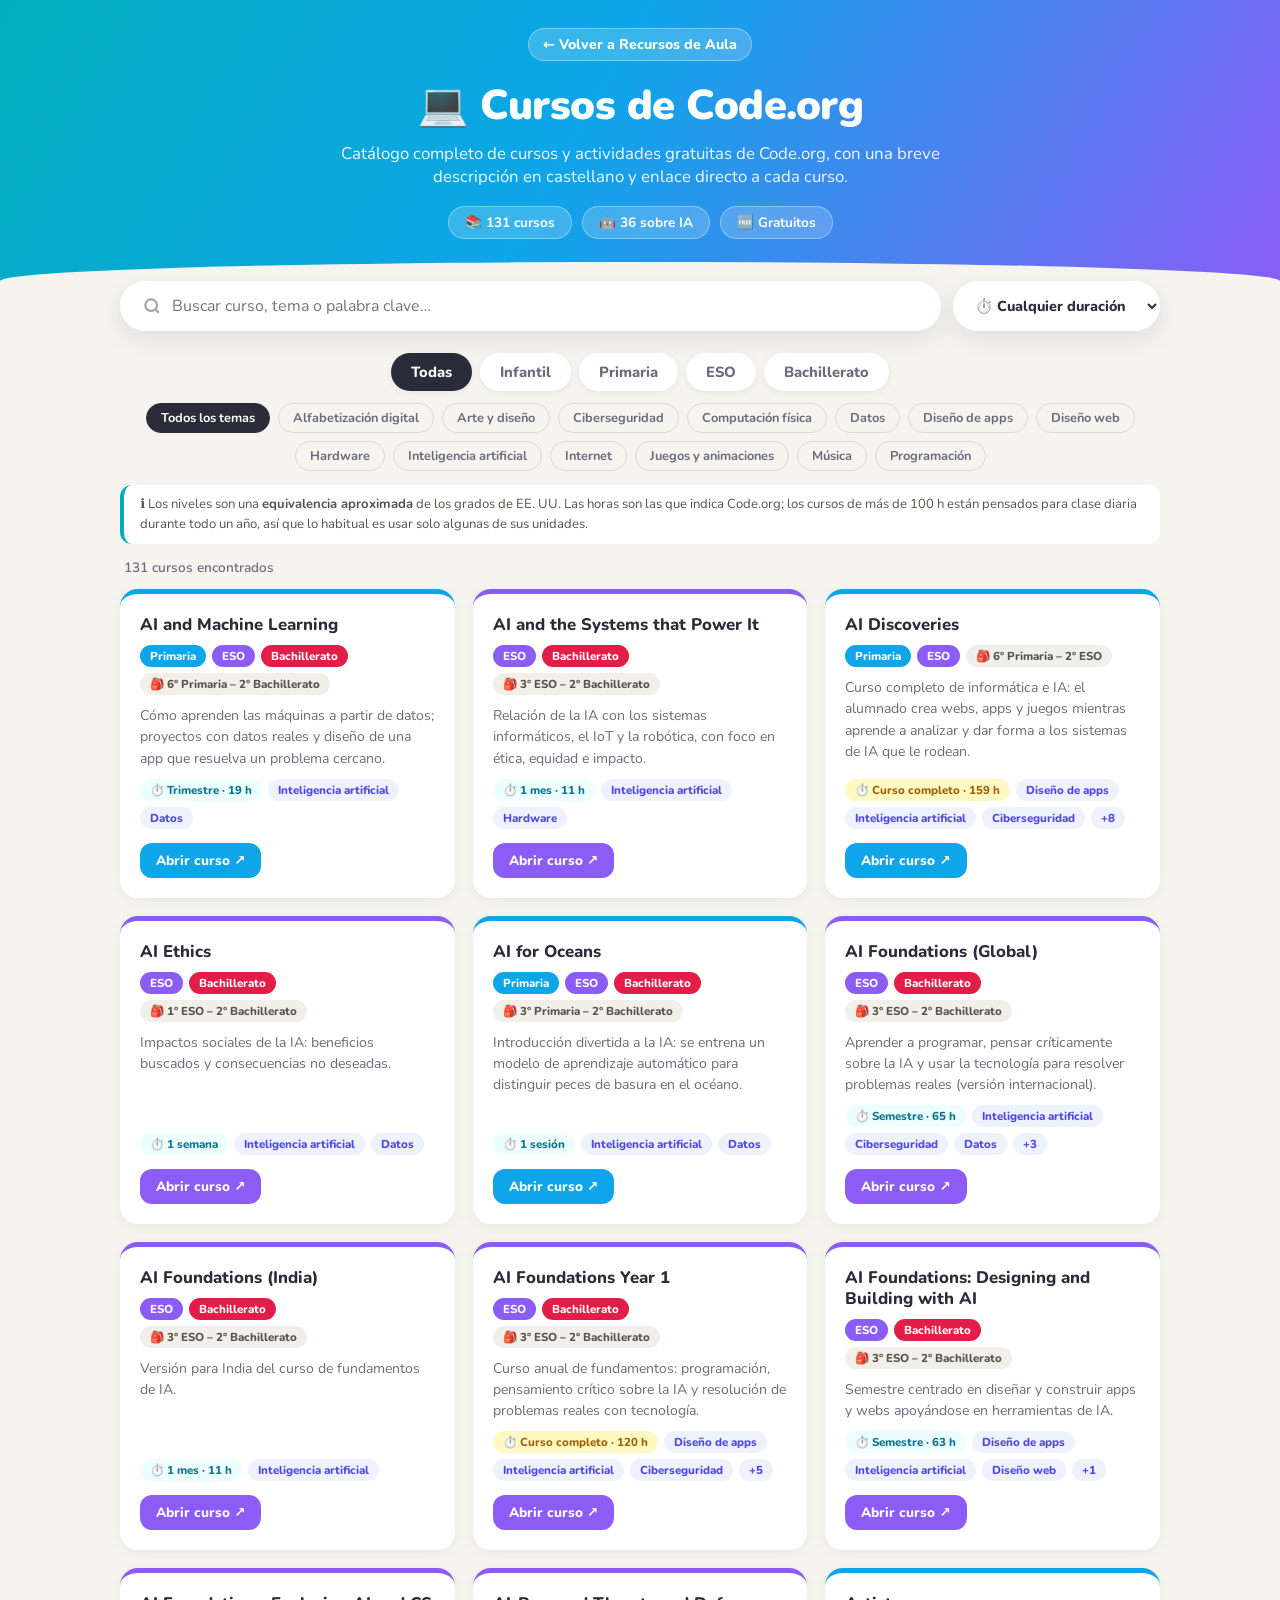
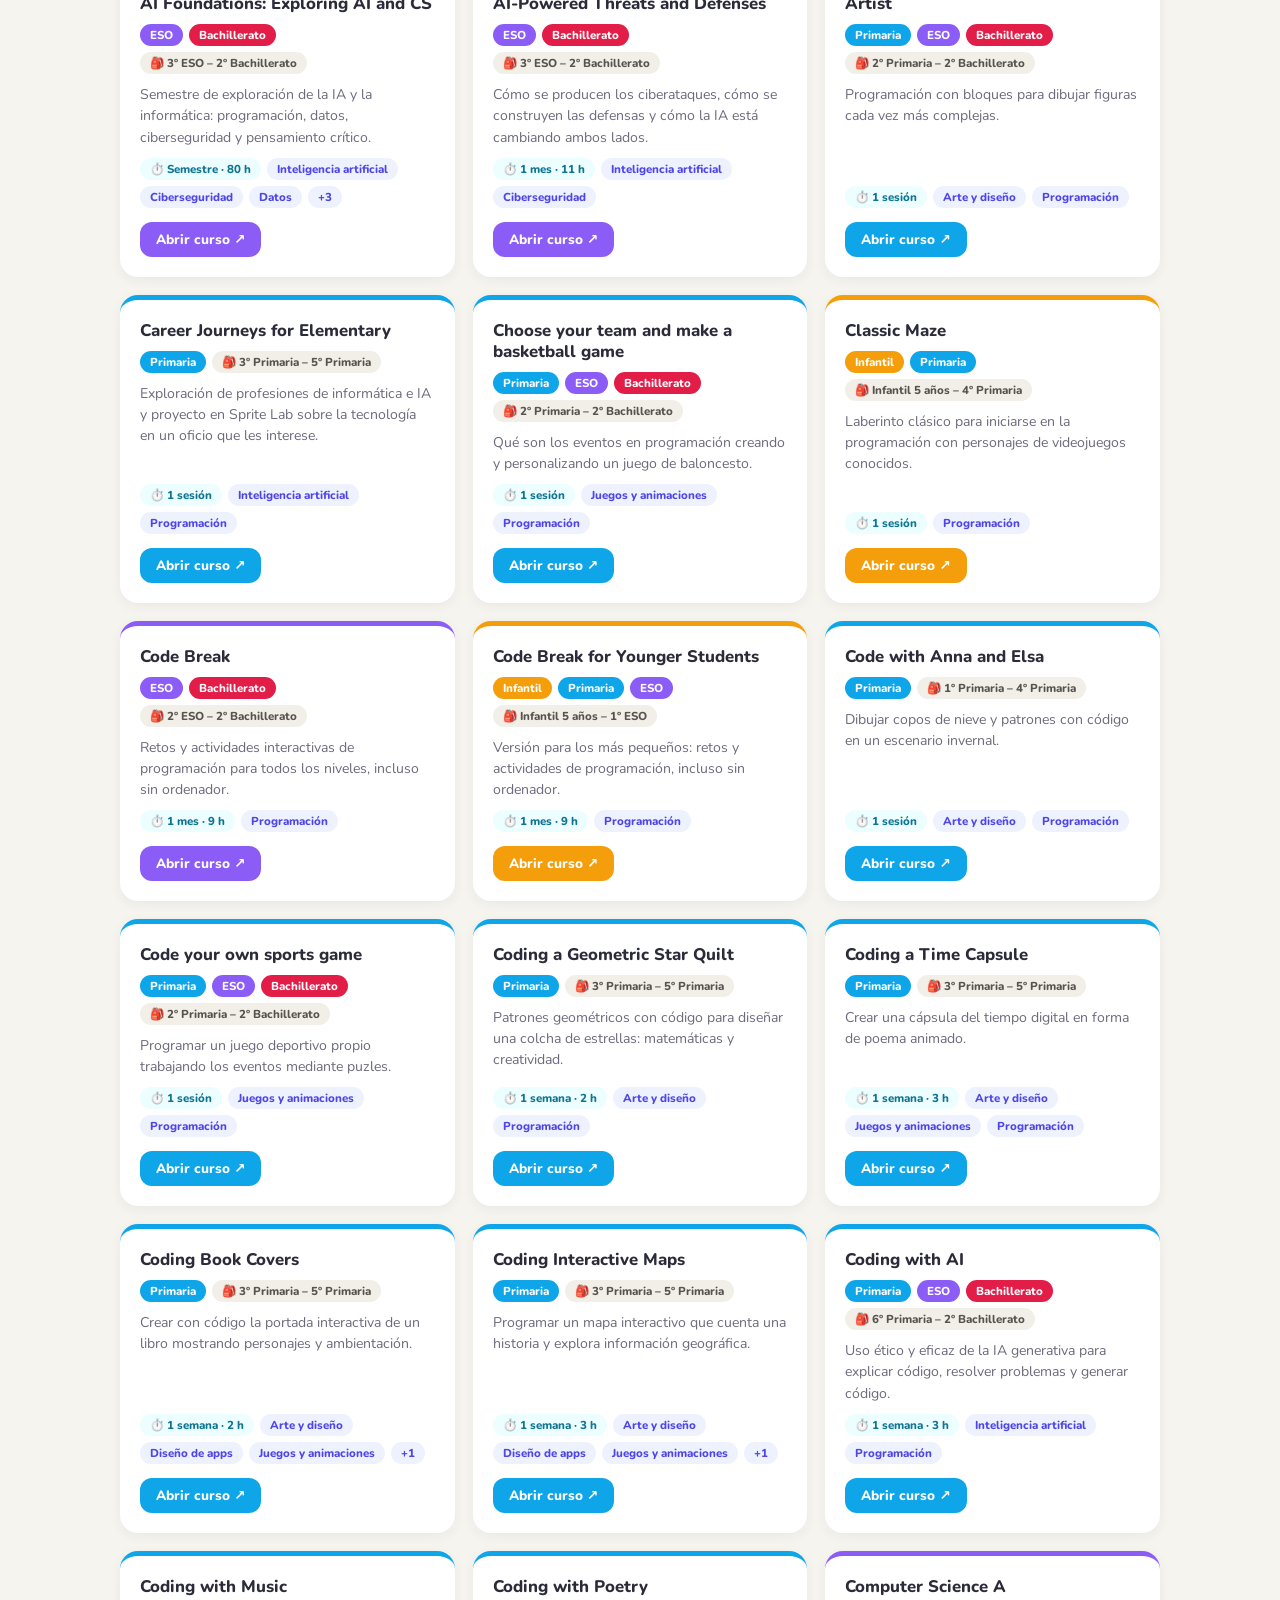
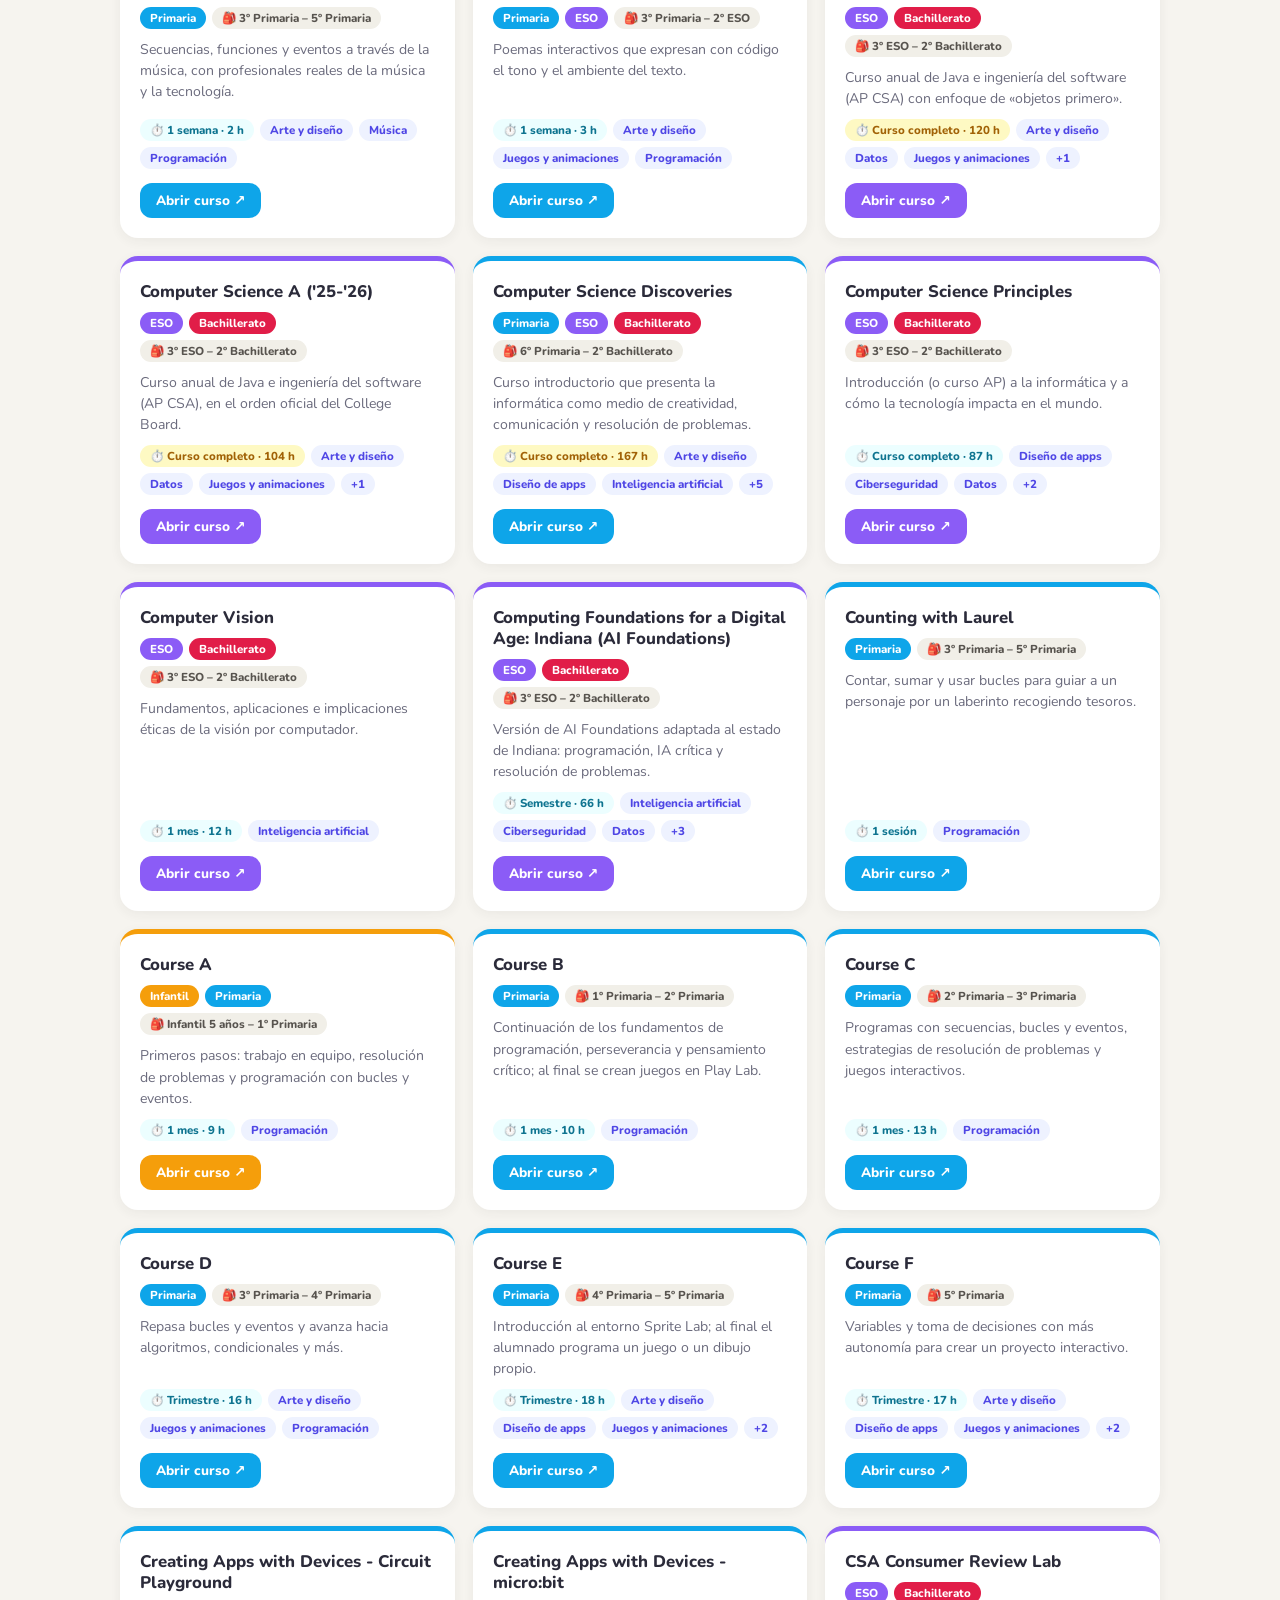
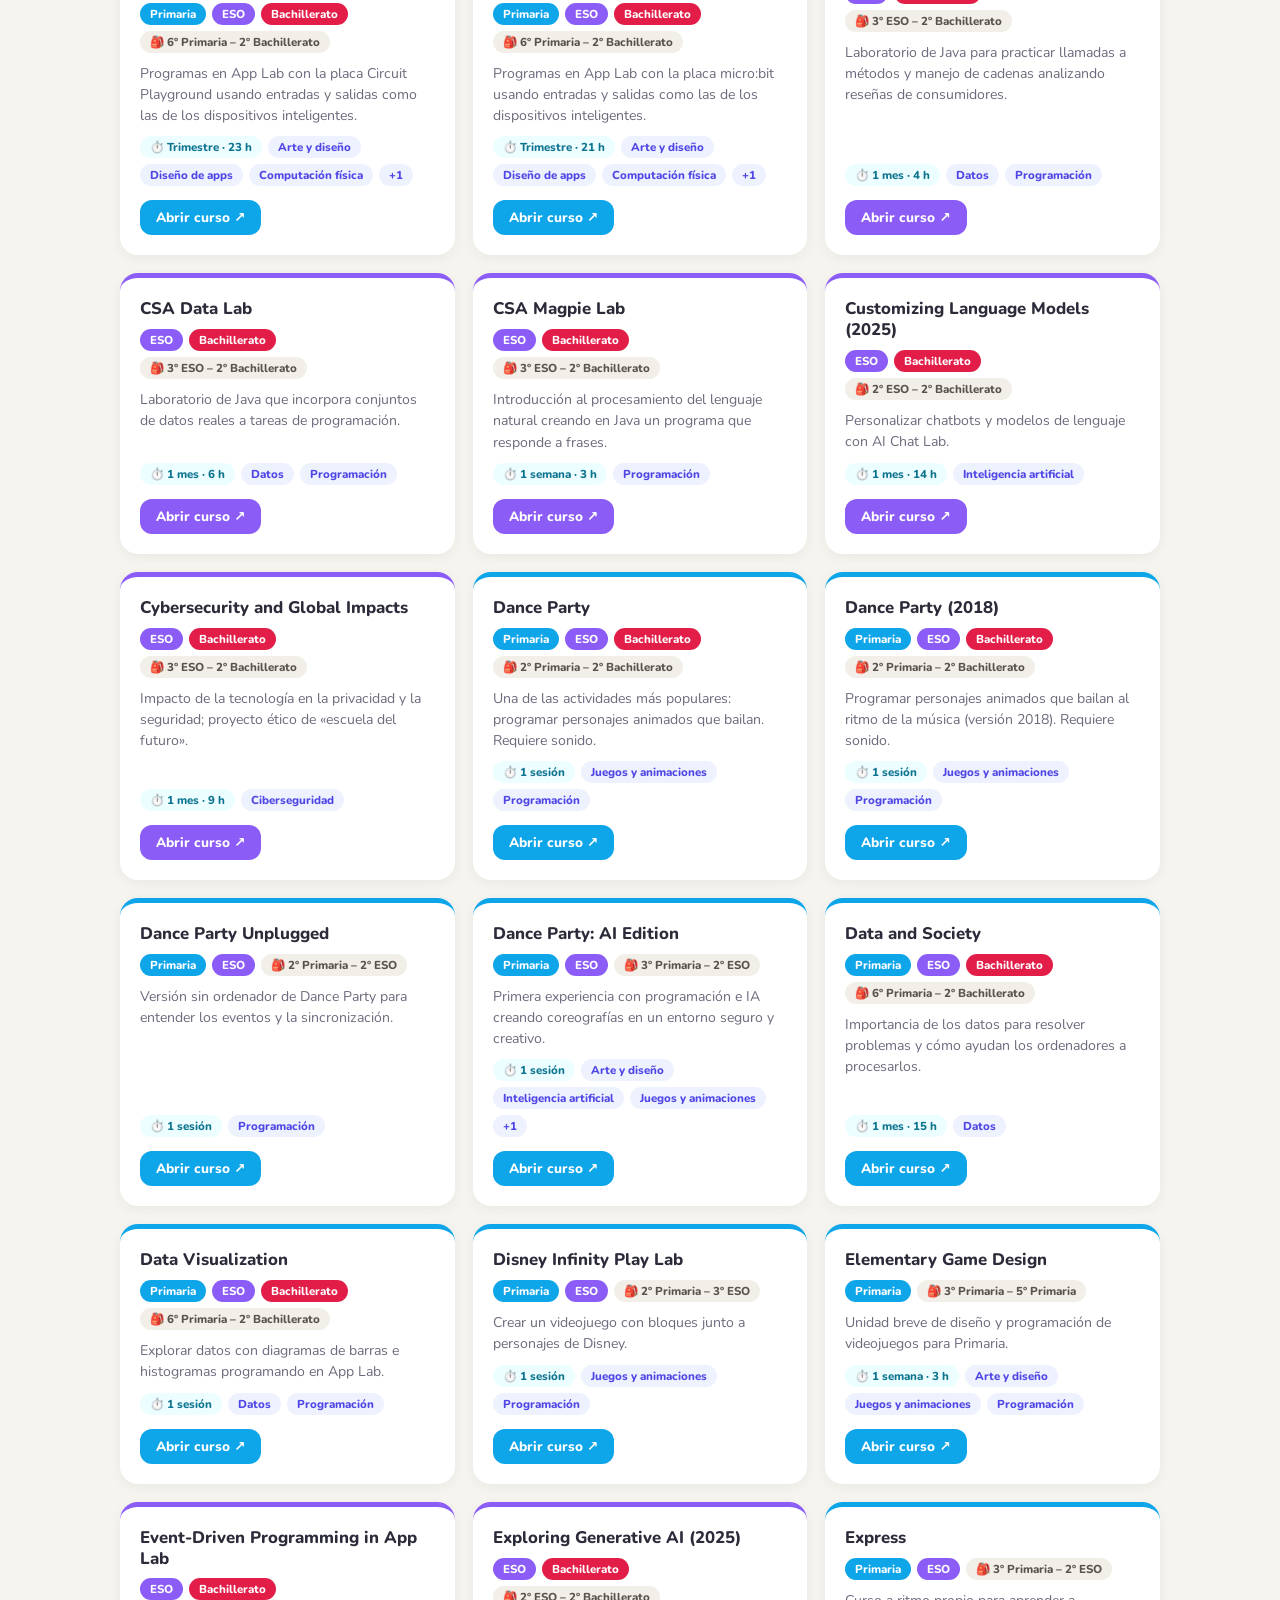
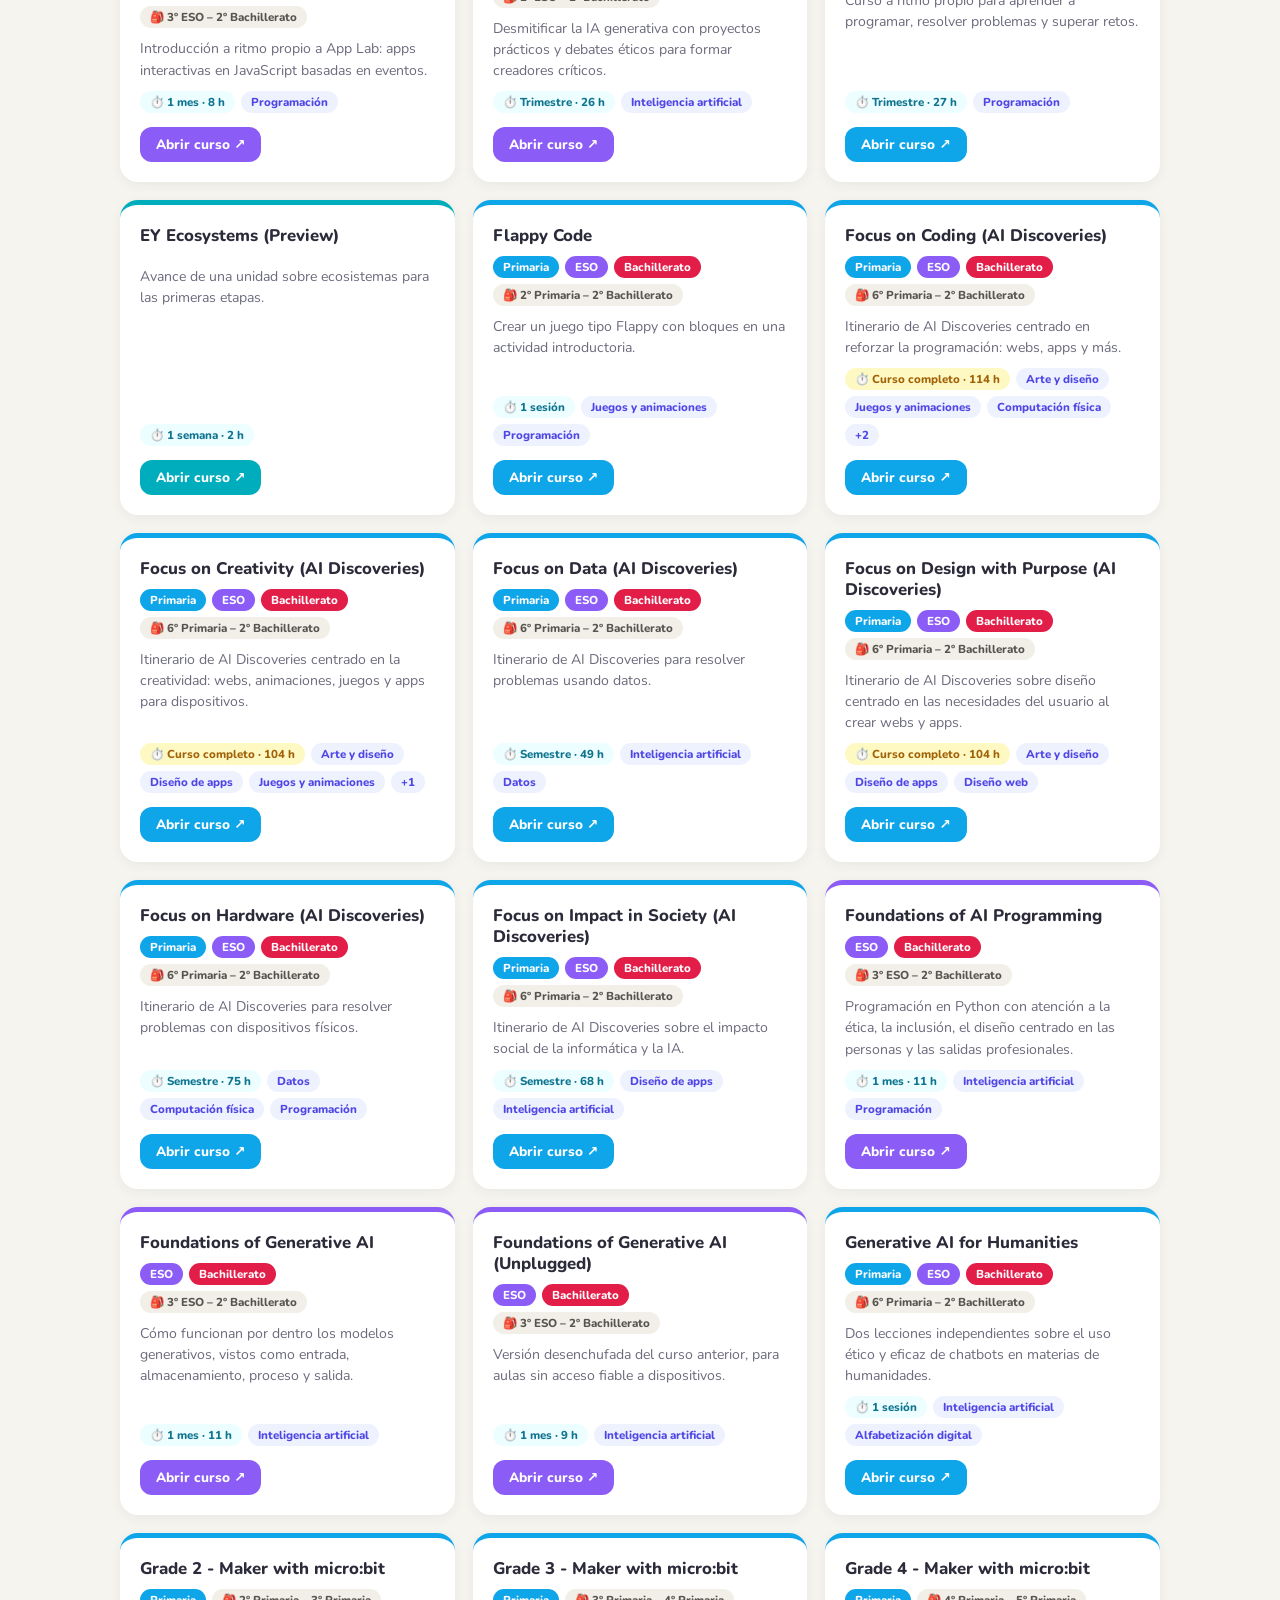
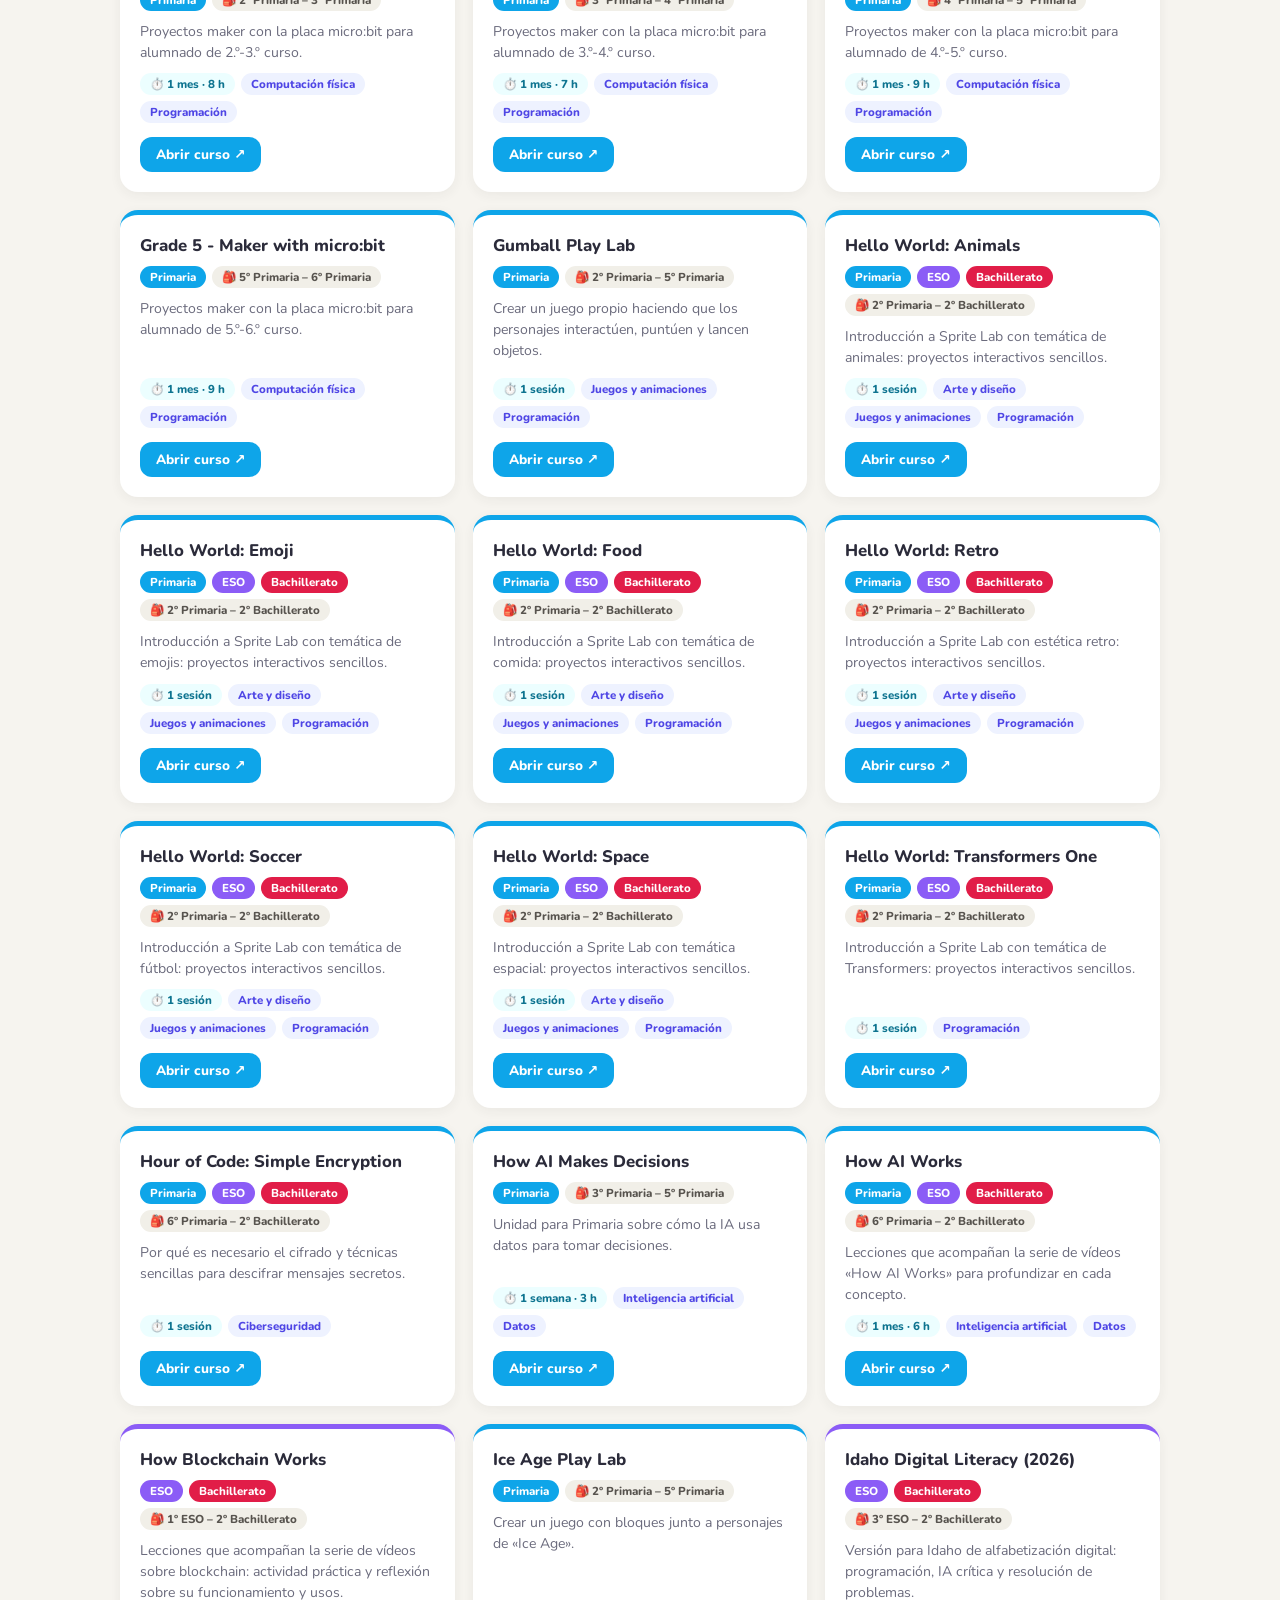
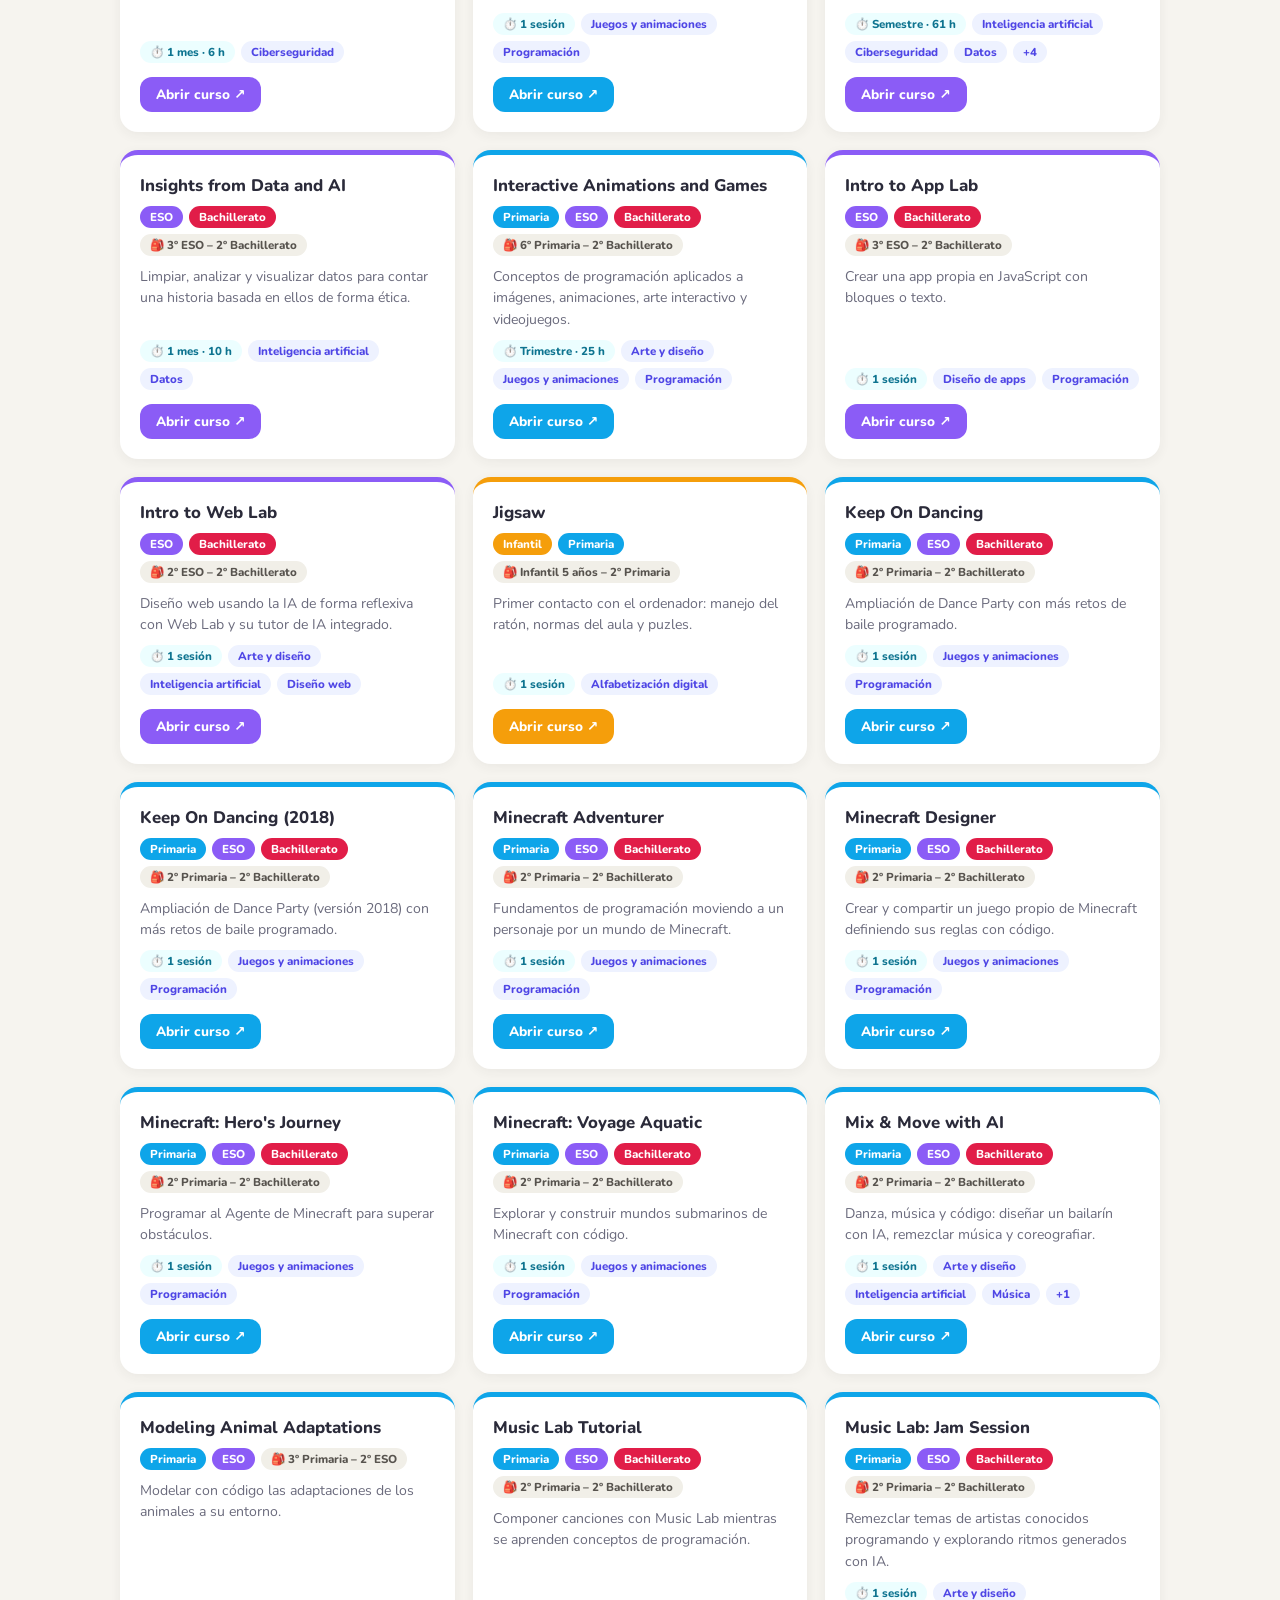
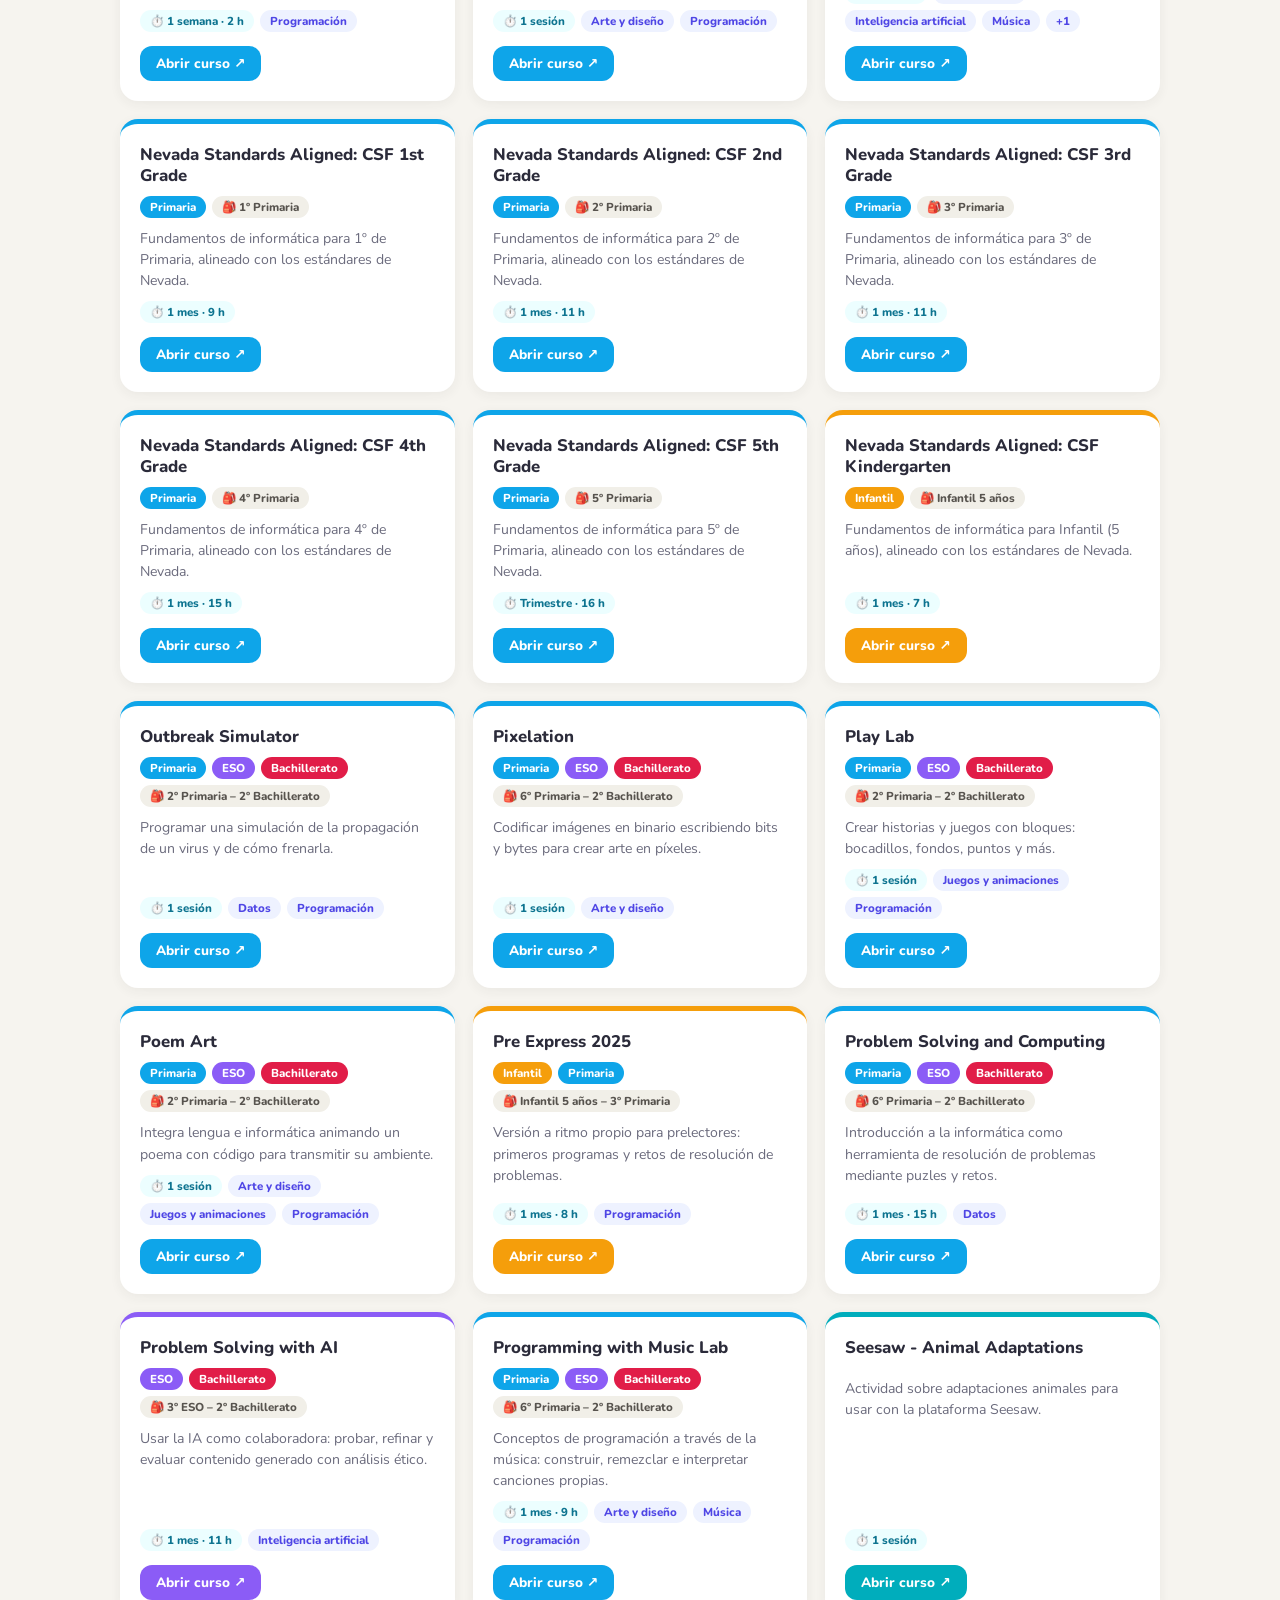
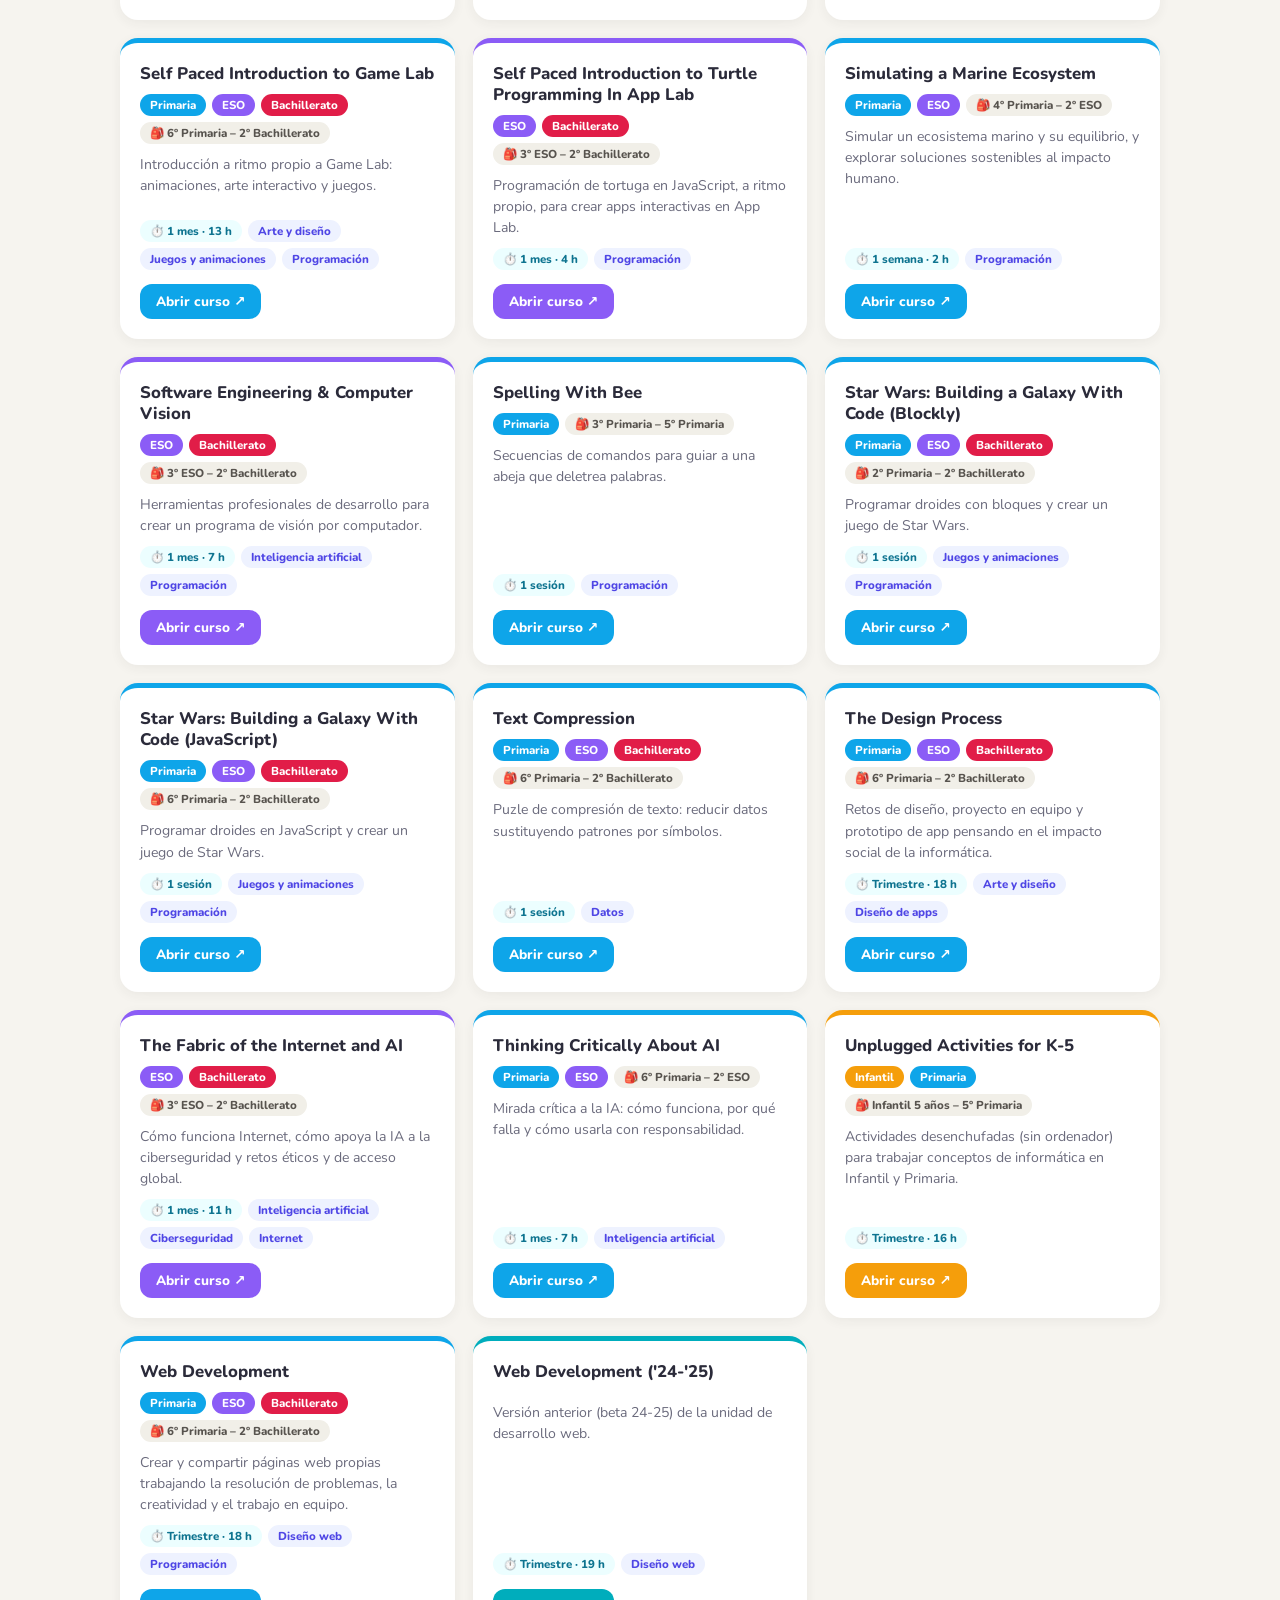
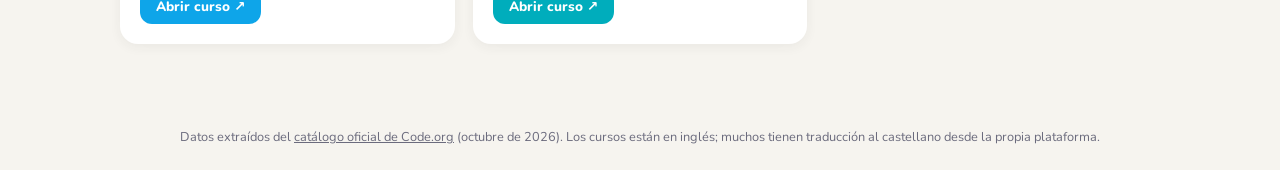
==== codeorg.html @ 50177ac1 "Añade catálogo de cursos de Code.org y tarjeta de acceso" ====
<!DOCTYPE html>
<html lang="es">
<head>
<meta charset="UTF-8">
<meta name="viewport" content="width=device-width, initial-scale=1.0">
<title>Cursos de Code.org · Recursos de Aula</title>
<link rel="preconnect" href="https://fonts.googleapis.com">
<link href="https://fonts.googleapis.com/css2?family=Nunito:wght@400;600;700;800;900&display=swap" rel="stylesheet">
<style>
  :root{
    --bg:#f6f4ef; --card:#ffffff; --ink:#2b2b3a; --muted:#6b6b7d;
    --infantil:#f59e0b; --infantil-soft:#fef3c7;
    --primaria:#0ea5e9; --primaria-soft:#e0f2fe;
    --eso:#8b5cf6; --eso-soft:#ede9fe;
    --bach:#e11d48; --bach-soft:#ffe4e6;
    --codeorg:#00adbc;
    --radius:18px;
  }
  *{box-sizing:border-box;margin:0;padding:0}
  body{font-family:'Nunito',system-ui,sans-serif;background:var(--bg);color:var(--ink);min-height:100vh}

  header{background:linear-gradient(120deg,#00adbc 0%,#0ea5e9 45%,#8b5cf6 100%);
    color:#fff;padding:28px 24px 60px;text-align:center;position:relative;overflow:hidden}
  header::after{content:"";position:absolute;left:0;right:0;bottom:-1px;height:38px;
    background:var(--bg);border-radius:100% 100% 0 0 / 38px 38px 0 0}
  .back{display:inline-flex;align-items:center;gap:6px;color:#fff;text-decoration:none;font-weight:800;
    font-size:.88rem;background:rgba(255,255,255,.18);border:1px solid rgba(255,255,255,.35);
    padding:6px 14px;border-radius:999px;margin-bottom:16px;transition:.15s}
  .back:hover{background:rgba(255,255,255,.3)}
  header h1{font-size:clamp(1.6rem,4vw,2.6rem);font-weight:900;letter-spacing:-.5px}
  header p{margin-top:8px;font-size:1.05rem;opacity:.94;max-width:680px;margin-inline:auto}
  .stats{display:flex;gap:10px;justify-content:center;margin-top:18px;flex-wrap:wrap}
  .stat{background:rgba(255,255,255,.18);border:1px solid rgba(255,255,255,.35);
    padding:6px 16px;border-radius:999px;font-weight:700;font-size:.85rem}

  .toolbar{max-width:1080px;margin:-18px auto 0;padding:0 20px;position:relative;z-index:2;display:flex;gap:12px}
  .search-box{flex:1;display:flex;align-items:center;gap:10px;background:var(--card);border-radius:999px;
    padding:12px 20px;box-shadow:0 8px 24px rgba(43,43,58,.10);border:2px solid transparent;transition:.2s}
  .search-box:focus-within{border-color:var(--codeorg)}
  .search-box svg{flex-shrink:0;opacity:.45}
  .search-box input{border:none;outline:none;font:inherit;font-size:1rem;width:100%;background:transparent;color:var(--ink)}
  select.dur{border:none;font:inherit;font-weight:800;font-size:.9rem;color:var(--ink);background:var(--card);
    border-radius:999px;padding:12px 18px;box-shadow:0 8px 24px rgba(43,43,58,.10);cursor:pointer;outline:none}

  .tabs{display:flex;gap:8px;justify-content:center;flex-wrap:wrap;margin:22px auto 6px;padding:0 20px;max-width:1080px}
  .tab{border:none;cursor:pointer;font:inherit;font-weight:800;font-size:.92rem;padding:9px 20px;
    border-radius:999px;background:#fff;color:var(--muted);box-shadow:0 2px 6px rgba(43,43,58,.07);transition:.18s}
  .tab:hover{transform:translateY(-1px)}
  .tab.active{color:#fff}
  .tab[data-e="todas"].active{background:var(--ink)}
  .tab[data-e="Infantil"].active{background:var(--infantil)}
  .tab[data-e="Primaria"].active{background:var(--primaria)}
  .tab[data-e="ESO"].active{background:var(--eso)}
  .tab[data-e="Bachillerato"].active{background:var(--bach)}

  .chips{display:flex;gap:8px;justify-content:center;flex-wrap:wrap;margin:12px auto 4px;padding:0 20px;max-width:1080px}
  .chip{border:1.5px solid #ddd8ce;background:transparent;cursor:pointer;font:inherit;font-size:.8rem;
    font-weight:700;color:var(--muted);padding:5px 14px;border-radius:999px;transition:.15s}
  .chip:hover{border-color:var(--ink);color:var(--ink)}
  .chip.active{background:var(--ink);border-color:var(--ink);color:#fff}

  .note{max-width:1040px;margin:14px auto 0;padding:10px 16px;font-size:.82rem;color:#57534e;background:#fff;
    border-radius:12px;border-left:4px solid var(--codeorg);line-height:1.5}
  .count{max-width:1080px;margin:14px auto 0;padding:0 24px;font-size:.85rem;color:var(--muted);font-weight:600}

  .grid{max-width:1080px;margin:12px auto 60px;padding:0 20px;display:grid;
    grid-template-columns:repeat(auto-fill,minmax(300px,1fr));gap:18px}
  .card{background:var(--card);border-radius:var(--radius);padding:20px;display:flex;flex-direction:column;
    gap:10px;box-shadow:0 3px 12px rgba(43,43,58,.06);border-top:5px solid var(--c);transition:.2s;position:relative}
  .card:hover{transform:translateY(-4px);box-shadow:0 12px 28px rgba(43,43,58,.13)}
  .card h3{font-size:1.05rem;font-weight:800;line-height:1.25}
  .card .desc{font-size:.88rem;color:var(--muted);line-height:1.5;flex-grow:1}
  .badges{display:flex;gap:6px;flex-wrap:wrap}
  .badge{font-size:.72rem;font-weight:800;padding:3px 10px;border-radius:999px}
  .badge.nivel{background:#f1efe8;color:#57534e}
  .badge.dur{background:#ecfeff;color:#0e7490}
  .badge.largo{background:#fef9c3;color:#a16207}
  .badge.tema{background:#eef2ff;color:#4f46e5}
  .badge.et{color:#fff}
  a.go{align-self:flex-start;display:inline-flex;align-items:center;gap:6px;text-decoration:none;font-weight:800;
    font-size:.85rem;padding:8px 16px;border-radius:12px;color:#fff;background:var(--c);transition:.15s;margin-top:4px}
  a.go:hover{filter:brightness(1.1);transform:translateY(-1px)}
  .empty{grid-column:1/-1;text-align:center;padding:60px 20px;color:var(--muted)}
  .empty .big{font-size:3rem;margin-bottom:10px}
  footer{text-align:center;padding:24px;font-size:.8rem;color:var(--muted)}
  footer a{color:inherit}
  @media (max-width:560px){.toolbar{flex-direction:column}}
</style>
</head>
<body>
<header>
  <a class="back" href="./">← Volver a Recursos de Aula</a>
  <h1>💻 Cursos de Code.org</h1>
  <p>Catálogo completo de cursos y actividades gratuitas de Code.org, con una breve descripción en castellano y enlace directo a cada curso.</p>
  <div class="stats" id="stats"></div>
</header>

<div class="toolbar">
  <label class="search-box">
    <svg width="20" height="20" viewBox="0 0 24 24" fill="none" stroke="currentColor" stroke-width="2.5"><circle cx="11" cy="11" r="7"/><path d="m20 20-3.5-3.5"/></svg>
    <input id="q" type="search" placeholder="Buscar curso, tema o palabra clave…" autocomplete="off">
  </label>
  <select class="dur" id="dur" aria-label="Duración">
    <option value="todas">⏱️ Cualquier duración</option>
    <option value="1 sesión">1 sesión</option>
    <option value="1 semana">1 semana</option>
    <option value="1 mes">1 mes</option>
    <option value="Trimestre">Trimestre</option>
    <option value="Semestre">Semestre</option>
    <option value="Curso completo">Curso completo</option>
  </select>
</div>

<div class="tabs" id="tabs"></div>
<div class="chips" id="chips"></div>
<p class="note">ℹ️ Los niveles son una <strong>equivalencia aproximada</strong> de los grados de EE. UU. Las horas son las que indica Code.org; los cursos de más de 100 h están pensados para clase diaria durante todo un año, así que lo habitual es usar solo algunas de sus unidades.</p>
<div class="count" id="count"></div>
<main class="grid" id="grid"></main>

<footer>Datos extraídos del <a href="https://studio.code.org/catalog" target="_blank" rel="noopener">catálogo oficial de Code.org</a> (octubre de 2026). Los cursos están en inglés; muchos tienen traducción al castellano desde la propia plataforma.</footer>

<script>
const CURSOS = [{"id": "aiml-2026", "titulo": "AI and Machine Learning", "descripcion": "Cómo aprenden las máquinas a partir de datos; proyectos con datos reales y diseño de una app que resuelva un problema cercano.", "enlace": "https://studio.code.org/courses/aiml-2026", "niveles": "6º Primaria – 2º Bachillerato", "etapas": "Primaria, ESO, Bachillerato", "grados_eeuu": "6,7,8,9,10,11,12", "duracion": "Trimestre", "horas_aprox": 19, "temas": ["Inteligencia artificial", "Datos"]}, {"id": "ai-and-the-systems-that-power-it-2025", "titulo": "AI and the Systems that Power It", "descripcion": "Relación de la IA con los sistemas informáticos, el IoT y la robótica, con foco en ética, equidad e impacto.", "enlace": "https://studio.code.org/courses/ai-and-the-systems-that-power-it-2025", "niveles": "3º ESO – 2º Bachillerato", "etapas": "ESO, Bachillerato", "grados_eeuu": "9,10,11,12", "duracion": "1 mes", "horas_aprox": 11, "temas": ["Inteligencia artificial", "Hardware"]}, {"id": "ai-discoveries-2026", "titulo": "AI Discoveries", "descripcion": "Curso completo de informática e IA: el alumnado crea webs, apps y juegos mientras aprende a analizar y dar forma a los sistemas de IA que le rodean.", "enlace": "https://studio.code.org/courses/ai-discoveries-2026", "niveles": "6º Primaria – 2º ESO", "etapas": "Primaria, ESO", "grados_eeuu": "6,7,8", "duracion": "Curso completo", "horas_aprox": 159, "temas": ["Diseño de apps", "Inteligencia artificial", "Ciberseguridad", "Datos", "Alfabetización digital", "Juegos y animaciones", "Hardware", "Música", "Computación física", "Diseño web", "Programación"]}, {"id": "ai-ethics-2023", "titulo": "AI Ethics", "descripcion": "Impactos sociales de la IA: beneficios buscados y consecuencias no deseadas.", "enlace": "https://studio.code.org/courses/ai-ethics-2023", "niveles": "1º ESO – 2º Bachillerato", "etapas": "ESO, Bachillerato", "grados_eeuu": "7,8,9,10,11,12", "duracion": "1 semana", "horas_aprox": 1, "temas": ["Inteligencia artificial", "Datos"]}, {"id": "oceans", "titulo": "AI for Oceans", "descripcion": "Introducción divertida a la IA: se entrena un modelo de aprendizaje automático para distinguir peces de basura en el océano.", "enlace": "https://studio.code.org/courses/oceans", "niveles": "3º Primaria – 2º Bachillerato", "etapas": "Primaria, ESO, Bachillerato", "grados_eeuu": "3,4,5,6,7,8,9,10,11,12", "duracion": "1 sesión", "horas_aprox": 1, "temas": ["Inteligencia artificial", "Datos"]}, {"id": "artificial-intelligence-foundations-2025", "titulo": "AI Foundations (Global)", "descripcion": "Aprender a programar, pensar críticamente sobre la IA y usar la tecnología para resolver problemas reales (versión internacional).", "enlace": "https://studio.code.org/courses/artificial-intelligence-foundations-2025", "niveles": "3º ESO – 2º Bachillerato", "etapas": "ESO, Bachillerato", "grados_eeuu": "9,10,11,12", "duracion": "Semestre", "horas_aprox": 65, "temas": ["Inteligencia artificial", "Ciberseguridad", "Datos", "Hardware", "Internet", "Programación"]}, {"id": "artificial-intelligence-foundations-india-2025", "titulo": "AI Foundations (India)", "descripcion": "Versión para India del curso de fundamentos de IA.", "enlace": "https://studio.code.org/courses/artificial-intelligence-foundations-india-2025", "niveles": "3º ESO – 2º Bachillerato", "etapas": "ESO, Bachillerato", "grados_eeuu": "9,10,11,12", "duracion": "1 mes", "horas_aprox": 11, "temas": ["Inteligencia artificial"]}, {"id": "ai-foundations-year1-2026", "titulo": "AI Foundations Year 1", "descripcion": "Curso anual de fundamentos: programación, pensamiento crítico sobre la IA y resolución de problemas reales con tecnología.", "enlace": "https://studio.code.org/courses/ai-foundations-year1-2026", "niveles": "3º ESO – 2º Bachillerato", "etapas": "ESO, Bachillerato", "grados_eeuu": "9,10,11,12", "duracion": "Curso completo", "horas_aprox": 120, "temas": ["Diseño de apps", "Inteligencia artificial", "Ciberseguridad", "Datos", "Hardware", "Internet", "Diseño web", "Programación"]}, {"id": "ai-foundations-designing-and-building-with-ai-2026", "titulo": "AI Foundations: Designing and Building with AI", "descripcion": "Semestre centrado en diseñar y construir apps y webs apoyándose en herramientas de IA.", "enlace": "https://studio.code.org/courses/ai-foundations-designing-and-building-with-ai-2026", "niveles": "3º ESO – 2º Bachillerato", "etapas": "ESO, Bachillerato", "grados_eeuu": "9,10,11,12", "duracion": "Semestre", "horas_aprox": 63, "temas": ["Diseño de apps", "Inteligencia artificial", "Diseño web", "Programación"]}, {"id": "ai-foundations-exploring-ai-and-cs-2026", "titulo": "AI Foundations: Exploring AI and CS", "descripcion": "Semestre de exploración de la IA y la informática: programación, datos, ciberseguridad y pensamiento crítico.", "enlace": "https://studio.code.org/courses/ai-foundations-exploring-ai-and-cs-2026", "niveles": "3º ESO – 2º Bachillerato", "etapas": "ESO, Bachillerato", "grados_eeuu": "9,10,11,12", "duracion": "Semestre", "horas_aprox": 80, "temas": ["Inteligencia artificial", "Ciberseguridad", "Datos", "Hardware", "Internet", "Programación"]}, {"id": "ai-powered-threats-and-defenses-2026", "titulo": "AI-Powered Threats and Defenses", "descripcion": "Cómo se producen los ciberataques, cómo se construyen las defensas y cómo la IA está cambiando ambos lados.", "enlace": "https://studio.code.org/courses/ai-powered-threats-and-defenses-2026", "niveles": "3º ESO – 2º Bachillerato", "etapas": "ESO, Bachillerato", "grados_eeuu": "9,10,11,12", "duracion": "1 mes", "horas_aprox": 11, "temas": ["Inteligencia artificial", "Ciberseguridad"]}, {"id": "artist", "titulo": "Artist", "descripcion": "Programación con bloques para dibujar figuras cada vez más complejas.", "enlace": "https://studio.code.org/courses/artist", "niveles": "2º Primaria – 2º Bachillerato", "etapas": "Primaria, ESO, Bachillerato", "grados_eeuu": "2,3,4,5,6,7,8,9,10,11,12", "duracion": "1 sesión", "horas_aprox": 1, "temas": ["Arte y diseño", "Programación"]}, {"id": "career-journeys-for-elementary-2025", "titulo": "Career Journeys for Elementary", "descripcion": "Exploración de profesiones de informática e IA y proyecto en Sprite Lab sobre la tecnología en un oficio que les interese.", "enlace": "https://studio.code.org/courses/career-journeys-for-elementary-2025", "niveles": "3º Primaria – 5º Primaria", "etapas": "Primaria", "grados_eeuu": "3,4,5", "duracion": "1 sesión", "horas_aprox": 1, "temas": ["Inteligencia artificial", "Programación"]}, {"id": "basketball", "titulo": "Choose your team and make a basketball game", "descripcion": "Qué son los eventos en programación creando y personalizando un juego de baloncesto.", "enlace": "https://studio.code.org/courses/basketball", "niveles": "2º Primaria – 2º Bachillerato", "etapas": "Primaria, ESO, Bachillerato", "grados_eeuu": "2,3,4,5,6,7,8,9,10,11,12", "duracion": "1 sesión", "horas_aprox": 1, "temas": ["Juegos y animaciones", "Programación"]}, {"id": "hourofcode", "titulo": "Classic Maze", "descripcion": "Laberinto clásico para iniciarse en la programación con personajes de videojuegos conocidos.", "enlace": "https://studio.code.org/courses/hourofcode", "niveles": "Infantil 5 años – 4º Primaria", "etapas": "Infantil, Primaria", "grados_eeuu": "K,1,2,3,4", "duracion": "1 sesión", "horas_aprox": 1, "temas": ["Programación"]}, {"id": "code-break", "titulo": "Code Break", "descripcion": "Retos y actividades interactivas de programación para todos los niveles, incluso sin ordenador.", "enlace": "https://studio.code.org/courses/code-break", "niveles": "2º ESO – 2º Bachillerato", "etapas": "ESO, Bachillerato", "grados_eeuu": "8,9,10,11,12", "duracion": "1 mes", "horas_aprox": 9, "temas": ["Programación"]}, {"id": "code-break-younger", "titulo": "Code Break for Younger Students", "descripcion": "Versión para los más pequeños: retos y actividades de programación, incluso sin ordenador.", "enlace": "https://studio.code.org/courses/code-break-younger", "niveles": "Infantil 5 años – 1º ESO", "etapas": "Infantil, Primaria, ESO", "grados_eeuu": "K,1,2,3,4,5,6,7", "duracion": "1 mes", "horas_aprox": 9, "temas": ["Programación"]}, {"id": "frozen", "titulo": "Code with Anna and Elsa", "descripcion": "Dibujar copos de nieve y patrones con código en un escenario invernal.", "enlace": "https://studio.code.org/courses/frozen", "niveles": "1º Primaria – 4º Primaria", "etapas": "Primaria", "grados_eeuu": "1,2,3,4", "duracion": "1 sesión", "horas_aprox": 1, "temas": ["Arte y diseño", "Programación"]}, {"id": "sports", "titulo": "Code your own sports game", "descripcion": "Programar un juego deportivo propio trabajando los eventos mediante puzles.", "enlace": "https://studio.code.org/courses/sports", "niveles": "2º Primaria – 2º Bachillerato", "etapas": "Primaria, ESO, Bachillerato", "grados_eeuu": "2,3,4,5,6,7,8,9,10,11,12", "duracion": "1 sesión", "horas_aprox": 1, "temas": ["Juegos y animaciones", "Programación"]}, {"id": "csc-starquilts-2023", "titulo": "Coding a Geometric Star Quilt", "descripcion": "Patrones geométricos con código para diseñar una colcha de estrellas: matemáticas y creatividad.", "enlace": "https://studio.code.org/courses/csc-starquilts-2023", "niveles": "3º Primaria – 5º Primaria", "etapas": "Primaria", "grados_eeuu": "3,4,5", "duracion": "1 semana", "horas_aprox": 2, "temas": ["Arte y diseño", "Programación"]}, {"id": "csc-timecapsule-2023", "titulo": "Coding a Time Capsule", "descripcion": "Crear una cápsula del tiempo digital en forma de poema animado.", "enlace": "https://studio.code.org/courses/csc-timecapsule-2023", "niveles": "3º Primaria – 5º Primaria", "etapas": "Primaria", "grados_eeuu": "3,4,5", "duracion": "1 semana", "horas_aprox": 3, "temas": ["Arte y diseño", "Juegos y animaciones", "Programación"]}, {"id": "csc-bookcovers-2023", "titulo": "Coding Book Covers", "descripcion": "Crear con código la portada interactiva de un libro mostrando personajes y ambientación.", "enlace": "https://studio.code.org/courses/csc-bookcovers-2023", "niveles": "3º Primaria – 5º Primaria", "etapas": "Primaria", "grados_eeuu": "3,4,5", "duracion": "1 semana", "horas_aprox": 2, "temas": ["Arte y diseño", "Diseño de apps", "Juegos y animaciones", "Programación"]}, {"id": "csc-mappinglandmarks-2023", "titulo": "Coding Interactive Maps", "descripcion": "Programar un mapa interactivo que cuenta una historia y explora información geográfica.", "enlace": "https://studio.code.org/courses/csc-mappinglandmarks-2023", "niveles": "3º Primaria – 5º Primaria", "etapas": "Primaria", "grados_eeuu": "3,4,5", "duracion": "1 semana", "horas_aprox": 3, "temas": ["Arte y diseño", "Diseño de apps", "Juegos y animaciones", "Programación"]}, {"id": "coding-with-ai", "titulo": "Coding with AI", "descripcion": "Uso ético y eficaz de la IA generativa para explicar código, resolver problemas y generar código.", "enlace": "https://studio.code.org/courses/coding-with-ai", "niveles": "6º Primaria – 2º Bachillerato", "etapas": "Primaria, ESO, Bachillerato", "grados_eeuu": "6,7,8,9,10,11,12", "duracion": "1 semana", "horas_aprox": 3, "temas": ["Inteligencia artificial", "Programación"]}, {"id": "coding-with-music-2025", "titulo": "Coding with Music", "descripcion": "Secuencias, funciones y eventos a través de la música, con profesionales reales de la música y la tecnología.", "enlace": "https://studio.code.org/courses/coding-with-music-2025", "niveles": "3º Primaria – 5º Primaria", "etapas": "Primaria", "grados_eeuu": "3,4,5", "duracion": "1 semana", "horas_aprox": 2, "temas": ["Arte y diseño", "Música", "Programación"]}, {"id": "poetry-2023", "titulo": "Coding with Poetry", "descripcion": "Poemas interactivos que expresan con código el tono y el ambiente del texto.", "enlace": "https://studio.code.org/courses/poetry-2023", "niveles": "3º Primaria – 2º ESO", "etapas": "Primaria, ESO", "grados_eeuu": "3,4,5,6,7,8", "duracion": "1 semana", "horas_aprox": 3, "temas": ["Arte y diseño", "Juegos y animaciones", "Programación"]}, {"id": "csa-2025", "titulo": "Computer Science A", "descripcion": "Curso anual de Java e ingeniería del software (AP CSA) con enfoque de «objetos primero».", "enlace": "https://studio.code.org/courses/csa-2025", "niveles": "3º ESO – 2º Bachillerato", "etapas": "ESO, Bachillerato", "grados_eeuu": "9,10,11,12", "duracion": "Curso completo", "horas_aprox": 120, "temas": ["Arte y diseño", "Datos", "Juegos y animaciones", "Programación"]}, {"id": "csa-alt-2025", "titulo": "Computer Science A ('25-'26)", "descripcion": "Curso anual de Java e ingeniería del software (AP CSA), en el orden oficial del College Board.", "enlace": "https://studio.code.org/courses/csa-alt-2025", "niveles": "3º ESO – 2º Bachillerato", "etapas": "ESO, Bachillerato", "grados_eeuu": "9,10,11,12", "duracion": "Curso completo", "horas_aprox": 104, "temas": ["Arte y diseño", "Datos", "Juegos y animaciones", "Programación"]}, {"id": "csd-2026", "titulo": "Computer Science Discoveries", "descripcion": "Curso introductorio que presenta la informática como medio de creatividad, comunicación y resolución de problemas.", "enlace": "https://studio.code.org/courses/csd-2026", "niveles": "6º Primaria – 2º Bachillerato", "etapas": "Primaria, ESO, Bachillerato", "grados_eeuu": "6,7,8,9,10,11,12", "duracion": "Curso completo", "horas_aprox": 167, "temas": ["Arte y diseño", "Diseño de apps", "Inteligencia artificial", "Datos", "Juegos y animaciones", "Computación física", "Diseño web", "Programación"]}, {"id": "csp-2025", "titulo": "Computer Science Principles", "descripcion": "Introducción (o curso AP) a la informática y a cómo la tecnología impacta en el mundo.", "enlace": "https://studio.code.org/courses/csp-2025", "niveles": "3º ESO – 2º Bachillerato", "etapas": "ESO, Bachillerato", "grados_eeuu": "9,10,11,12", "duracion": "Curso completo", "horas_aprox": 87, "temas": ["Diseño de apps", "Ciberseguridad", "Datos", "Internet", "Programación"]}, {"id": "computer-vision", "titulo": "Computer Vision", "descripcion": "Fundamentos, aplicaciones e implicaciones éticas de la visión por computador.", "enlace": "https://studio.code.org/courses/computer-vision", "niveles": "3º ESO – 2º Bachillerato", "etapas": "ESO, Bachillerato", "grados_eeuu": "9,10,11,12", "duracion": "1 mes", "horas_aprox": 12, "temas": ["Inteligencia artificial"]}, {"id": "computing-foundations-for-a-digital-age-2027", "titulo": "Computing Foundations for a Digital Age: Indiana (AI Foundations)", "descripcion": "Versión de AI Foundations adaptada al estado de Indiana: programación, IA crítica y resolución de problemas.", "enlace": "https://studio.code.org/courses/computing-foundations-for-a-digital-age-2027", "niveles": "3º ESO – 2º Bachillerato", "etapas": "ESO, Bachillerato", "grados_eeuu": "9,10,11,12", "duracion": "Semestre", "horas_aprox": 66, "temas": ["Inteligencia artificial", "Ciberseguridad", "Datos", "Hardware", "Internet", "Programación"]}, {"id": "counting-csc-2021", "titulo": "Counting with Laurel", "descripcion": "Contar, sumar y usar bucles para guiar a un personaje por un laberinto recogiendo tesoros.", "enlace": "https://studio.code.org/courses/counting-csc-2021", "niveles": "3º Primaria – 5º Primaria", "etapas": "Primaria", "grados_eeuu": "3,4,5", "duracion": "1 sesión", "horas_aprox": 1, "temas": ["Programación"]}, {"id": "coursea-2025", "titulo": "Course A", "descripcion": "Primeros pasos: trabajo en equipo, resolución de problemas y programación con bucles y eventos.", "enlace": "https://studio.code.org/courses/coursea-2025", "niveles": "Infantil 5 años – 1º Primaria", "etapas": "Infantil, Primaria", "grados_eeuu": "K,1", "duracion": "1 mes", "horas_aprox": 9, "temas": ["Programación"]}, {"id": "courseb-2025", "titulo": "Course B", "descripcion": "Continuación de los fundamentos de programación, perseverancia y pensamiento crítico; al final se crean juegos en Play Lab.", "enlace": "https://studio.code.org/courses/courseb-2025", "niveles": "1º Primaria – 2º Primaria", "etapas": "Primaria", "grados_eeuu": "1,2", "duracion": "1 mes", "horas_aprox": 10, "temas": ["Programación"]}, {"id": "coursec-2025", "titulo": "Course C", "descripcion": "Programas con secuencias, bucles y eventos, estrategias de resolución de problemas y juegos interactivos.", "enlace": "https://studio.code.org/courses/coursec-2025", "niveles": "2º Primaria – 3º Primaria", "etapas": "Primaria", "grados_eeuu": "2,3", "duracion": "1 mes", "horas_aprox": 13, "temas": ["Programación"]}, {"id": "coursed-2025", "titulo": "Course D", "descripcion": "Repasa bucles y eventos y avanza hacia algoritmos, condicionales y más.", "enlace": "https://studio.code.org/courses/coursed-2025", "niveles": "3º Primaria – 4º Primaria", "etapas": "Primaria", "grados_eeuu": "3,4", "duracion": "Trimestre", "horas_aprox": 16, "temas": ["Arte y diseño", "Juegos y animaciones", "Programación"]}, {"id": "coursee-2025", "titulo": "Course E", "descripcion": "Introducción al entorno Sprite Lab; al final el alumnado programa un juego o un dibujo propio.", "enlace": "https://studio.code.org/courses/coursee-2025", "niveles": "4º Primaria – 5º Primaria", "etapas": "Primaria", "grados_eeuu": "4,5", "duracion": "Trimestre", "horas_aprox": 18, "temas": ["Arte y diseño", "Diseño de apps", "Juegos y animaciones", "Internet", "Programación"]}, {"id": "coursef-2025", "titulo": "Course F", "descripcion": "Variables y toma de decisiones con más autonomía para crear un proyecto interactivo.", "enlace": "https://studio.code.org/courses/coursef-2025", "niveles": "5º Primaria", "etapas": "Primaria", "grados_eeuu": "5", "duracion": "Trimestre", "horas_aprox": 17, "temas": ["Arte y diseño", "Diseño de apps", "Juegos y animaciones", "Internet", "Programación"]}, {"id": "devices-2026", "titulo": "Creating Apps with Devices - Circuit Playground", "descripcion": "Programas en App Lab con la placa Circuit Playground usando entradas y salidas como las de los dispositivos inteligentes.", "enlace": "https://studio.code.org/courses/devices-2026", "niveles": "6º Primaria – 2º Bachillerato", "etapas": "Primaria, ESO, Bachillerato", "grados_eeuu": "6,7,8,9,10,11,12", "duracion": "Trimestre", "horas_aprox": 23, "temas": ["Arte y diseño", "Diseño de apps", "Computación física", "Programación"]}, {"id": "microbit-2026", "titulo": "Creating Apps with Devices - micro:bit", "descripcion": "Programas en App Lab con la placa micro:bit usando entradas y salidas como las de los dispositivos inteligentes.", "enlace": "https://studio.code.org/courses/microbit-2026", "niveles": "6º Primaria – 2º Bachillerato", "etapas": "Primaria, ESO, Bachillerato", "grados_eeuu": "6,7,8,9,10,11,12", "duracion": "Trimestre", "horas_aprox": 21, "temas": ["Arte y diseño", "Diseño de apps", "Computación física", "Programación"]}, {"id": "csa-consumer-review-lab", "titulo": "CSA Consumer Review Lab", "descripcion": "Laboratorio de Java para practicar llamadas a métodos y manejo de cadenas analizando reseñas de consumidores.", "enlace": "https://studio.code.org/courses/csa-consumer-review-lab", "niveles": "3º ESO – 2º Bachillerato", "etapas": "ESO, Bachillerato", "grados_eeuu": "9,10,11,12", "duracion": "1 mes", "horas_aprox": 4, "temas": ["Datos", "Programación"]}, {"id": "csa-data-lab", "titulo": "CSA Data Lab", "descripcion": "Laboratorio de Java que incorpora conjuntos de datos reales a tareas de programación.", "enlace": "https://studio.code.org/courses/csa-data-lab", "niveles": "3º ESO – 2º Bachillerato", "etapas": "ESO, Bachillerato", "grados_eeuu": "9,10,11,12", "duracion": "1 mes", "horas_aprox": 6, "temas": ["Datos", "Programación"]}, {"id": "csa-magpie-lab", "titulo": "CSA Magpie Lab", "descripcion": "Introducción al procesamiento del lenguaje natural creando en Java un programa que responde a frases.", "enlace": "https://studio.code.org/courses/csa-magpie-lab", "niveles": "3º ESO – 2º Bachillerato", "etapas": "ESO, Bachillerato", "grados_eeuu": "9,10,11,12", "duracion": "1 semana", "horas_aprox": 3, "temas": ["Programación"]}, {"id": "customizing-llms-2025", "titulo": "Customizing Language Models (2025)", "descripcion": "Personalizar chatbots y modelos de lenguaje con AI Chat Lab.", "enlace": "https://studio.code.org/courses/customizing-llms-2025", "niveles": "2º ESO – 2º Bachillerato", "etapas": "ESO, Bachillerato", "grados_eeuu": "8,9,10,11,12", "duracion": "1 mes", "horas_aprox": 14, "temas": ["Inteligencia artificial"]}, {"id": "cybersecurity-and-global-impacts-2025", "titulo": "Cybersecurity and Global Impacts", "descripcion": "Impacto de la tecnología en la privacidad y la seguridad; proyecto ético de «escuela del futuro».", "enlace": "https://studio.code.org/courses/cybersecurity-and-global-impacts-2025", "niveles": "3º ESO – 2º Bachillerato", "etapas": "ESO, Bachillerato", "grados_eeuu": "9,10,11,12", "duracion": "1 mes", "horas_aprox": 9, "temas": ["Ciberseguridad"]}, {"id": "dance-2019", "titulo": "Dance Party", "descripcion": "Una de las actividades más populares: programar personajes animados que bailan. Requiere sonido.", "enlace": "https://studio.code.org/courses/dance-2019", "niveles": "2º Primaria – 2º Bachillerato", "etapas": "Primaria, ESO, Bachillerato", "grados_eeuu": "2,3,4,5,6,7,8,9,10,11,12", "duracion": "1 sesión", "horas_aprox": 1, "temas": ["Juegos y animaciones", "Programación"]}, {"id": "dance", "titulo": "Dance Party (2018)", "descripcion": "Programar personajes animados que bailan al ritmo de la música (versión 2018). Requiere sonido.", "enlace": "https://studio.code.org/courses/dance", "niveles": "2º Primaria – 2º Bachillerato", "etapas": "Primaria, ESO, Bachillerato", "grados_eeuu": "2,3,4,5,6,7,8,9,10,11,12", "duracion": "1 sesión", "horas_aprox": 1, "temas": ["Juegos y animaciones", "Programación"]}, {"id": "dance-unplugged", "titulo": "Dance Party Unplugged", "descripcion": "Versión sin ordenador de Dance Party para entender los eventos y la sincronización.", "enlace": "https://studio.code.org/courses/dance-unplugged", "niveles": "2º Primaria – 2º ESO", "etapas": "Primaria, ESO", "grados_eeuu": "2,3,4,5,6,7,8", "duracion": "1 sesión", "horas_aprox": 1, "temas": ["Programación"]}, {"id": "dance-ai-2023", "titulo": "Dance Party: AI Edition", "descripcion": "Primera experiencia con programación e IA creando coreografías en un entorno seguro y creativo.", "enlace": "https://studio.code.org/courses/dance-ai-2023", "niveles": "3º Primaria – 2º ESO", "etapas": "Primaria, ESO", "grados_eeuu": "3,4,5,6,7,8", "duracion": "1 sesión", "horas_aprox": 1, "temas": ["Arte y diseño", "Inteligencia artificial", "Juegos y animaciones", "Programación"]}, {"id": "data-society-2026", "titulo": "Data and Society", "descripcion": "Importancia de los datos para resolver problemas y cómo ayudan los ordenadores a procesarlos.", "enlace": "https://studio.code.org/courses/data-society-2026", "niveles": "6º Primaria – 2º Bachillerato", "etapas": "Primaria, ESO, Bachillerato", "grados_eeuu": "6,7,8,9,10,11,12", "duracion": "1 mes", "horas_aprox": 15, "temas": ["Datos"]}, {"id": "explore-data-1-2021", "titulo": "Data Visualization", "descripcion": "Explorar datos con diagramas de barras e histogramas programando en App Lab.", "enlace": "https://studio.code.org/courses/explore-data-1-2021", "niveles": "6º Primaria – 2º Bachillerato", "etapas": "Primaria, ESO, Bachillerato", "grados_eeuu": "6,7,8,9,10,11,12", "duracion": "1 sesión", "horas_aprox": 1, "temas": ["Datos", "Programación"]}, {"id": "infinity", "titulo": "Disney Infinity Play Lab", "descripcion": "Crear un videojuego con bloques junto a personajes de Disney.", "enlace": "https://studio.code.org/courses/infinity", "niveles": "2º Primaria – 3º ESO", "etapas": "Primaria, ESO", "grados_eeuu": "2,3,4,5,6,7,8,9", "duracion": "1 sesión", "horas_aprox": 1, "temas": ["Juegos y animaciones", "Programación"]}, {"id": "elem-game-design-2024", "titulo": "Elementary Game Design", "descripcion": "Unidad breve de diseño y programación de videojuegos para Primaria.", "enlace": "https://studio.code.org/courses/elem-game-design-2024", "niveles": "3º Primaria – 5º Primaria", "etapas": "Primaria", "grados_eeuu": "3,4,5", "duracion": "1 semana", "horas_aprox": 3, "temas": ["Arte y diseño", "Juegos y animaciones", "Programación"]}, {"id": "csp5-virtual", "titulo": "Event-Driven Programming in App Lab", "descripcion": "Introducción a ritmo propio a App Lab: apps interactivas en JavaScript basadas en eventos.", "enlace": "https://studio.code.org/courses/csp5-virtual", "niveles": "3º ESO – 2º Bachillerato", "etapas": "ESO, Bachillerato", "grados_eeuu": "9,10,11,12", "duracion": "1 mes", "horas_aprox": 8, "temas": ["Programación"]}, {"id": "exploring-gen-ai-2025", "titulo": "Exploring Generative AI (2025)", "descripcion": "Desmitificar la IA generativa con proyectos prácticos y debates éticos para formar creadores críticos.", "enlace": "https://studio.code.org/courses/exploring-gen-ai-2025", "niveles": "2º ESO – 2º Bachillerato", "etapas": "ESO, Bachillerato", "grados_eeuu": "8,9,10,11,12", "duracion": "Trimestre", "horas_aprox": 26, "temas": ["Inteligencia artificial"]}, {"id": "express-2025", "titulo": "Express", "descripcion": "Curso a ritmo propio para aprender a programar, resolver problemas y superar retos.", "enlace": "https://studio.code.org/courses/express-2025", "niveles": "3º Primaria – 2º ESO", "etapas": "Primaria, ESO", "grados_eeuu": "3,4,5,6,7,8", "duracion": "Trimestre", "horas_aprox": 27, "temas": ["Programación"]}, {"id": "ey-ecosystems", "titulo": "EY Ecosystems (Preview)", "descripcion": "Avance de una unidad sobre ecosistemas para las primeras etapas.", "enlace": "https://studio.code.org/courses/ey-ecosystems", "niveles": "", "etapas": "", "grados_eeuu": "", "duracion": "1 semana", "horas_aprox": 2, "temas": []}, {"id": "flappy", "titulo": "Flappy Code", "descripcion": "Crear un juego tipo Flappy con bloques en una actividad introductoria.", "enlace": "https://studio.code.org/courses/flappy", "niveles": "2º Primaria – 2º Bachillerato", "etapas": "Primaria, ESO, Bachillerato", "grados_eeuu": "2,3,4,5,6,7,8,9,10,11,12", "duracion": "1 sesión", "horas_aprox": 1, "temas": ["Juegos y animaciones", "Programación"]}, {"id": "focus-on-coding-2026", "titulo": "Focus on Coding (AI Discoveries)", "descripcion": "Itinerario de AI Discoveries centrado en reforzar la programación: webs, apps y más.", "enlace": "https://studio.code.org/courses/focus-on-coding-2026", "niveles": "6º Primaria – 2º Bachillerato", "etapas": "Primaria, ESO, Bachillerato", "grados_eeuu": "6,7,8,9,10,11,12", "duracion": "Curso completo", "horas_aprox": 114, "temas": ["Arte y diseño", "Juegos y animaciones", "Computación física", "Diseño web", "Programación"]}, {"id": "focus-on-creativity-2026", "titulo": "Focus on Creativity (AI Discoveries)", "descripcion": "Itinerario de AI Discoveries centrado en la creatividad: webs, animaciones, juegos y apps para dispositivos.", "enlace": "https://studio.code.org/courses/focus-on-creativity-2026", "niveles": "6º Primaria – 2º Bachillerato", "etapas": "Primaria, ESO, Bachillerato", "grados_eeuu": "6,7,8,9,10,11,12", "duracion": "Curso completo", "horas_aprox": 104, "temas": ["Arte y diseño", "Diseño de apps", "Juegos y animaciones", "Diseño web"]}, {"id": "focus-on-data-2026", "titulo": "Focus on Data (AI Discoveries)", "descripcion": "Itinerario de AI Discoveries para resolver problemas usando datos.", "enlace": "https://studio.code.org/courses/focus-on-data-2026", "niveles": "6º Primaria – 2º Bachillerato", "etapas": "Primaria, ESO, Bachillerato", "grados_eeuu": "6,7,8,9,10,11,12", "duracion": "Semestre", "horas_aprox": 49, "temas": ["Inteligencia artificial", "Datos"]}, {"id": "focus-on-design-with-purpose-2026", "titulo": "Focus on Design with Purpose (AI Discoveries)", "descripcion": "Itinerario de AI Discoveries sobre diseño centrado en las necesidades del usuario al crear webs y apps.", "enlace": "https://studio.code.org/courses/focus-on-design-with-purpose-2026", "niveles": "6º Primaria – 2º Bachillerato", "etapas": "Primaria, ESO, Bachillerato", "grados_eeuu": "6,7,8,9,10,11,12", "duracion": "Curso completo", "horas_aprox": 104, "temas": ["Arte y diseño", "Diseño de apps", "Diseño web"]}, {"id": "focus-on-hardware-2026", "titulo": "Focus on Hardware (AI Discoveries)", "descripcion": "Itinerario de AI Discoveries para resolver problemas con dispositivos físicos.", "enlace": "https://studio.code.org/courses/focus-on-hardware-2026", "niveles": "6º Primaria – 2º Bachillerato", "etapas": "Primaria, ESO, Bachillerato", "grados_eeuu": "6,7,8,9,10,11,12", "duracion": "Semestre", "horas_aprox": 75, "temas": ["Datos", "Computación física", "Programación"]}, {"id": "focus-on-impact-in-society-2026", "titulo": "Focus on Impact in Society (AI Discoveries)", "descripcion": "Itinerario de AI Discoveries sobre el impacto social de la informática y la IA.", "enlace": "https://studio.code.org/courses/focus-on-impact-in-society-2026", "niveles": "6º Primaria – 2º Bachillerato", "etapas": "Primaria, ESO, Bachillerato", "grados_eeuu": "6,7,8,9,10,11,12", "duracion": "Semestre", "horas_aprox": 68, "temas": ["Diseño de apps", "Inteligencia artificial"]}, {"id": "foundations-of-ai-programming-2025", "titulo": "Foundations of AI Programming", "descripcion": "Programación en Python con atención a la ética, la inclusión, el diseño centrado en las personas y las salidas profesionales.", "enlace": "https://studio.code.org/courses/foundations-of-ai-programming-2025", "niveles": "3º ESO – 2º Bachillerato", "etapas": "ESO, Bachillerato", "grados_eeuu": "9,10,11,12", "duracion": "1 mes", "horas_aprox": 11, "temas": ["Inteligencia artificial", "Programación"]}, {"id": "foundations-gen-ai-2025", "titulo": "Foundations of Generative AI", "descripcion": "Cómo funcionan por dentro los modelos generativos, vistos como entrada, almacenamiento, proceso y salida.", "enlace": "https://studio.code.org/courses/foundations-gen-ai-2025", "niveles": "3º ESO – 2º Bachillerato", "etapas": "ESO, Bachillerato", "grados_eeuu": "9,10,11,12", "duracion": "1 mes", "horas_aprox": 11, "temas": ["Inteligencia artificial"]}, {"id": "foundations-generative-ai-unplugged", "titulo": "Foundations of Generative AI (Unplugged)", "descripcion": "Versión desenchufada del curso anterior, para aulas sin acceso fiable a dispositivos.", "enlace": "https://studio.code.org/courses/foundations-generative-ai-unplugged", "niveles": "3º ESO – 2º Bachillerato", "etapas": "ESO, Bachillerato", "grados_eeuu": "9,10,11,12", "duracion": "1 mes", "horas_aprox": 9, "temas": ["Inteligencia artificial"]}, {"id": "gen-ai-humanities", "titulo": "Generative AI for Humanities", "descripcion": "Dos lecciones independientes sobre el uso ético y eficaz de chatbots en materias de humanidades.", "enlace": "https://studio.code.org/courses/gen-ai-humanities", "niveles": "6º Primaria – 2º Bachillerato", "etapas": "Primaria, ESO, Bachillerato", "grados_eeuu": "6,7,8,9,10,11,12", "duracion": "1 sesión", "horas_aprox": 1, "temas": ["Inteligencia artificial", "Alfabetización digital"]}, {"id": "grade2-maker-2024", "titulo": "Grade 2 - Maker with micro:bit", "descripcion": "Proyectos maker con la placa micro:bit para alumnado de 2.º-3.º curso.", "enlace": "https://studio.code.org/courses/grade2-maker-2024", "niveles": "2º Primaria – 3º Primaria", "etapas": "Primaria", "grados_eeuu": "2,3", "duracion": "1 mes", "horas_aprox": 8, "temas": ["Computación física", "Programación"]}, {"id": "grade3-maker-2024", "titulo": "Grade 3 - Maker with micro:bit", "descripcion": "Proyectos maker con la placa micro:bit para alumnado de 3.º-4.º curso.", "enlace": "https://studio.code.org/courses/grade3-maker-2024", "niveles": "3º Primaria – 4º Primaria", "etapas": "Primaria", "grados_eeuu": "3,4", "duracion": "1 mes", "horas_aprox": 7, "temas": ["Computación física", "Programación"]}, {"id": "grade4-maker-2024", "titulo": "Grade 4 - Maker with micro:bit", "descripcion": "Proyectos maker con la placa micro:bit para alumnado de 4.º-5.º curso.", "enlace": "https://studio.code.org/courses/grade4-maker-2024", "niveles": "4º Primaria – 5º Primaria", "etapas": "Primaria", "grados_eeuu": "4,5", "duracion": "1 mes", "horas_aprox": 9, "temas": ["Computación física", "Programación"]}, {"id": "grade5-maker-2024", "titulo": "Grade 5 - Maker with micro:bit", "descripcion": "Proyectos maker con la placa micro:bit para alumnado de 5.º-6.º curso.", "enlace": "https://studio.code.org/courses/grade5-maker-2024", "niveles": "5º Primaria – 6º Primaria", "etapas": "Primaria", "grados_eeuu": "5,6", "duracion": "1 mes", "horas_aprox": 9, "temas": ["Computación física", "Programación"]}, {"id": "gumball", "titulo": "Gumball Play Lab", "descripcion": "Crear un juego propio haciendo que los personajes interactúen, puntúen y lancen objetos.", "enlace": "https://studio.code.org/courses/gumball", "niveles": "2º Primaria – 5º Primaria", "etapas": "Primaria", "grados_eeuu": "2,3,4,5", "duracion": "1 sesión", "horas_aprox": 1, "temas": ["Juegos y animaciones", "Programación"]}, {"id": "hello-world-animals-2021", "titulo": "Hello World: Animals", "descripcion": "Introducción a Sprite Lab con temática de animales: proyectos interactivos sencillos.", "enlace": "https://studio.code.org/courses/hello-world-animals-2021", "niveles": "2º Primaria – 2º Bachillerato", "etapas": "Primaria, ESO, Bachillerato", "grados_eeuu": "2,3,4,5,6,7,8,9,10,11,12", "duracion": "1 sesión", "horas_aprox": 1, "temas": ["Arte y diseño", "Juegos y animaciones", "Programación"]}, {"id": "hello-world-emoji-2021", "titulo": "Hello World: Emoji", "descripcion": "Introducción a Sprite Lab con temática de emojis: proyectos interactivos sencillos.", "enlace": "https://studio.code.org/courses/hello-world-emoji-2021", "niveles": "2º Primaria – 2º Bachillerato", "etapas": "Primaria, ESO, Bachillerato", "grados_eeuu": "2,3,4,5,6,7,8,9,10,11,12", "duracion": "1 sesión", "horas_aprox": 1, "temas": ["Arte y diseño", "Juegos y animaciones", "Programación"]}, {"id": "hello-world-food-2021", "titulo": "Hello World: Food", "descripcion": "Introducción a Sprite Lab con temática de comida: proyectos interactivos sencillos.", "enlace": "https://studio.code.org/courses/hello-world-food-2021", "niveles": "2º Primaria – 2º Bachillerato", "etapas": "Primaria, ESO, Bachillerato", "grados_eeuu": "2,3,4,5,6,7,8,9,10,11,12", "duracion": "1 sesión", "horas_aprox": 1, "temas": ["Arte y diseño", "Juegos y animaciones", "Programación"]}, {"id": "hello-world-retro-2021", "titulo": "Hello World: Retro", "descripcion": "Introducción a Sprite Lab con estética retro: proyectos interactivos sencillos.", "enlace": "https://studio.code.org/courses/hello-world-retro-2021", "niveles": "2º Primaria – 2º Bachillerato", "etapas": "Primaria, ESO, Bachillerato", "grados_eeuu": "2,3,4,5,6,7,8,9,10,11,12", "duracion": "1 sesión", "horas_aprox": 1, "temas": ["Arte y diseño", "Juegos y animaciones", "Programación"]}, {"id": "hello-world-soccer-2022", "titulo": "Hello World: Soccer", "descripcion": "Introducción a Sprite Lab con temática de fútbol: proyectos interactivos sencillos.", "enlace": "https://studio.code.org/courses/hello-world-soccer-2022", "niveles": "2º Primaria – 2º Bachillerato", "etapas": "Primaria, ESO, Bachillerato", "grados_eeuu": "2,3,4,5,6,7,8,9,10,11,12", "duracion": "1 sesión", "horas_aprox": 1, "temas": ["Arte y diseño", "Juegos y animaciones", "Programación"]}, {"id": "hello-world-space-2022", "titulo": "Hello World: Space", "descripcion": "Introducción a Sprite Lab con temática espacial: proyectos interactivos sencillos.", "enlace": "https://studio.code.org/courses/hello-world-space-2022", "niveles": "2º Primaria – 2º Bachillerato", "etapas": "Primaria, ESO, Bachillerato", "grados_eeuu": "2,3,4,5,6,7,8,9,10,11,12", "duracion": "1 sesión", "horas_aprox": 1, "temas": ["Arte y diseño", "Juegos y animaciones", "Programación"]}, {"id": "hello-world-transformers-one-2024", "titulo": "Hello World: Transformers One", "descripcion": "Introducción a Sprite Lab con temática de Transformers: proyectos interactivos sencillos.", "enlace": "https://studio.code.org/courses/hello-world-transformers-one-2024", "niveles": "2º Primaria – 2º Bachillerato", "etapas": "Primaria, ESO, Bachillerato", "grados_eeuu": "2,3,4,5,6,7,8,9,10,11,12", "duracion": "1 sesión", "horas_aprox": 1, "temas": ["Programación"]}, {"id": "hoc-encryption", "titulo": "Hour of Code: Simple Encryption", "descripcion": "Por qué es necesario el cifrado y técnicas sencillas para descifrar mensajes secretos.", "enlace": "https://studio.code.org/courses/hoc-encryption", "niveles": "6º Primaria – 2º Bachillerato", "etapas": "Primaria, ESO, Bachillerato", "grados_eeuu": "6,7,8,9,10,11,12", "duracion": "1 sesión", "horas_aprox": 1, "temas": ["Ciberseguridad"]}, {"id": "k5-ai-data-2024", "titulo": "How AI Makes Decisions", "descripcion": "Unidad para Primaria sobre cómo la IA usa datos para tomar decisiones.", "enlace": "https://studio.code.org/courses/k5-ai-data-2024", "niveles": "3º Primaria – 5º Primaria", "etapas": "Primaria", "grados_eeuu": "3,4,5", "duracion": "1 semana", "horas_aprox": 3, "temas": ["Inteligencia artificial", "Datos"]}, {"id": "how-ai-works-2023", "titulo": "How AI Works", "descripcion": "Lecciones que acompañan la serie de vídeos «How AI Works» para profundizar en cada concepto.", "enlace": "https://studio.code.org/courses/how-ai-works-2023", "niveles": "6º Primaria – 2º Bachillerato", "etapas": "Primaria, ESO, Bachillerato", "grados_eeuu": "6,7,8,9,10,11,12", "duracion": "1 mes", "horas_aprox": 6, "temas": ["Inteligencia artificial", "Datos"]}, {"id": "blockchain-2023", "titulo": "How Blockchain Works", "descripcion": "Lecciones que acompañan la serie de vídeos sobre blockchain: actividad práctica y reflexión sobre su funcionamiento y usos.", "enlace": "https://studio.code.org/courses/blockchain-2023", "niveles": "1º ESO – 2º Bachillerato", "etapas": "ESO, Bachillerato", "grados_eeuu": "7,8,9,10,11,12", "duracion": "1 mes", "horas_aprox": 6, "temas": ["Ciberseguridad"]}, {"id": "iceage", "titulo": "Ice Age Play Lab", "descripcion": "Crear un juego con bloques junto a personajes de «Ice Age».", "enlace": "https://studio.code.org/courses/iceage", "niveles": "2º Primaria – 5º Primaria", "etapas": "Primaria", "grados_eeuu": "2,3,4,5", "duracion": "1 sesión", "horas_aprox": 1, "temas": ["Juegos y animaciones", "Programación"]}, {"id": "idaho-digital-literacy-2026", "titulo": "Idaho Digital Literacy (2026)", "descripcion": "Versión para Idaho de alfabetización digital: programación, IA crítica y resolución de problemas.", "enlace": "https://studio.code.org/courses/idaho-digital-literacy-2026", "niveles": "3º ESO – 2º Bachillerato", "etapas": "ESO, Bachillerato", "grados_eeuu": "9,10,11,12", "duracion": "Semestre", "horas_aprox": 61, "temas": ["Inteligencia artificial", "Ciberseguridad", "Datos", "Alfabetización digital", "Hardware", "Internet", "Programación"]}, {"id": "insights-from-data-and-ai-2025", "titulo": "Insights from Data and AI", "descripcion": "Limpiar, analizar y visualizar datos para contar una historia basada en ellos de forma ética.", "enlace": "https://studio.code.org/courses/insights-from-data-and-ai-2025", "niveles": "3º ESO – 2º Bachillerato", "etapas": "ESO, Bachillerato", "grados_eeuu": "9,10,11,12", "duracion": "1 mes", "horas_aprox": 10, "temas": ["Inteligencia artificial", "Datos"]}, {"id": "interactive-games-animations-2026", "titulo": "Interactive Animations and Games", "descripcion": "Conceptos de programación aplicados a imágenes, animaciones, arte interactivo y videojuegos.", "enlace": "https://studio.code.org/courses/interactive-games-animations-2026", "niveles": "6º Primaria – 2º Bachillerato", "etapas": "Primaria, ESO, Bachillerato", "grados_eeuu": "6,7,8,9,10,11,12", "duracion": "Trimestre", "horas_aprox": 25, "temas": ["Arte y diseño", "Juegos y animaciones", "Programación"]}, {"id": "applab-intro", "titulo": "Intro to App Lab", "descripcion": "Crear una app propia en JavaScript con bloques o texto.", "enlace": "https://studio.code.org/courses/applab-intro", "niveles": "3º ESO – 2º Bachillerato", "etapas": "ESO, Bachillerato", "grados_eeuu": "9,10,11,12", "duracion": "1 sesión", "horas_aprox": 1, "temas": ["Diseño de apps", "Programación"]}, {"id": "intro-to-web-lab", "titulo": "Intro to Web Lab", "descripcion": "Diseño web usando la IA de forma reflexiva con Web Lab y su tutor de IA integrado.", "enlace": "https://studio.code.org/courses/intro-to-web-lab", "niveles": "2º ESO – 2º Bachillerato", "etapas": "ESO, Bachillerato", "grados_eeuu": "8,9,10,11,12", "duracion": "1 sesión", "horas_aprox": 1, "temas": ["Arte y diseño", "Inteligencia artificial", "Diseño web"]}, {"id": "jigsaw", "titulo": "Jigsaw", "descripcion": "Primer contacto con el ordenador: manejo del ratón, normas del aula y puzles.", "enlace": "https://studio.code.org/courses/jigsaw", "niveles": "Infantil 5 años – 2º Primaria", "etapas": "Infantil, Primaria", "grados_eeuu": "K,1,2", "duracion": "1 sesión", "horas_aprox": 1, "temas": ["Alfabetización digital"]}, {"id": "dance-extras-2019", "titulo": "Keep On Dancing", "descripcion": "Ampliación de Dance Party con más retos de baile programado.", "enlace": "https://studio.code.org/courses/dance-extras-2019", "niveles": "2º Primaria – 2º Bachillerato", "etapas": "Primaria, ESO, Bachillerato", "grados_eeuu": "2,3,4,5,6,7,8,9,10,11,12", "duracion": "1 sesión", "horas_aprox": 1, "temas": ["Juegos y animaciones", "Programación"]}, {"id": "dance-extras", "titulo": "Keep On Dancing (2018)", "descripcion": "Ampliación de Dance Party (versión 2018) con más retos de baile programado.", "enlace": "https://studio.code.org/courses/dance-extras", "niveles": "2º Primaria – 2º Bachillerato", "etapas": "Primaria, ESO, Bachillerato", "grados_eeuu": "2,3,4,5,6,7,8,9,10,11,12", "duracion": "1 sesión", "horas_aprox": 1, "temas": ["Juegos y animaciones", "Programación"]}, {"id": "mc", "titulo": "Minecraft Adventurer", "descripcion": "Fundamentos de programación moviendo a un personaje por un mundo de Minecraft.", "enlace": "https://studio.code.org/courses/mc", "niveles": "2º Primaria – 2º Bachillerato", "etapas": "Primaria, ESO, Bachillerato", "grados_eeuu": "2,3,4,5,6,7,8,9,10,11,12", "duracion": "1 sesión", "horas_aprox": 1, "temas": ["Juegos y animaciones", "Programación"]}, {"id": "minecraft", "titulo": "Minecraft Designer", "descripcion": "Crear y compartir un juego propio de Minecraft definiendo sus reglas con código.", "enlace": "https://studio.code.org/courses/minecraft", "niveles": "2º Primaria – 2º Bachillerato", "etapas": "Primaria, ESO, Bachillerato", "grados_eeuu": "2,3,4,5,6,7,8,9,10,11,12", "duracion": "1 sesión", "horas_aprox": 1, "temas": ["Juegos y animaciones", "Programación"]}, {"id": "hero", "titulo": "Minecraft: Hero's Journey", "descripcion": "Programar al Agente de Minecraft para superar obstáculos.", "enlace": "https://studio.code.org/courses/hero", "niveles": "2º Primaria – 2º Bachillerato", "etapas": "Primaria, ESO, Bachillerato", "grados_eeuu": "2,3,4,5,6,7,8,9,10,11,12", "duracion": "1 sesión", "horas_aprox": 1, "temas": ["Juegos y animaciones", "Programación"]}, {"id": "aquatic", "titulo": "Minecraft: Voyage Aquatic", "descripcion": "Explorar y construir mundos submarinos de Minecraft con código.", "enlace": "https://studio.code.org/courses/aquatic", "niveles": "2º Primaria – 2º Bachillerato", "etapas": "Primaria, ESO, Bachillerato", "grados_eeuu": "2,3,4,5,6,7,8,9,10,11,12", "duracion": "1 sesión", "horas_aprox": 1, "temas": ["Juegos y animaciones", "Programación"]}, {"id": "mix-move-ai-2025", "titulo": "Mix & Move with AI", "descripcion": "Danza, música y código: diseñar un bailarín con IA, remezclar música y coreografiar.", "enlace": "https://studio.code.org/courses/mix-move-ai-2025", "niveles": "2º Primaria – 2º Bachillerato", "etapas": "Primaria, ESO, Bachillerato", "grados_eeuu": "2,3,4,5,6,7,8,9,10,11,12", "duracion": "1 sesión", "horas_aprox": 1, "temas": ["Arte y diseño", "Inteligencia artificial", "Música", "Programación"]}, {"id": "csc-adaptations-2023", "titulo": "Modeling Animal Adaptations", "descripcion": "Modelar con código las adaptaciones de los animales a su entorno.", "enlace": "https://studio.code.org/courses/csc-adaptations-2023", "niveles": "3º Primaria – 2º ESO", "etapas": "Primaria, ESO", "grados_eeuu": "3,4,5,6,7,8", "duracion": "1 semana", "horas_aprox": 2, "temas": ["Programación"]}, {"id": "music-tutorial-2024", "titulo": "Music Lab Tutorial", "descripcion": "Componer canciones con Music Lab mientras se aprenden conceptos de programación.", "enlace": "https://studio.code.org/courses/music-tutorial-2024", "niveles": "2º Primaria – 2º Bachillerato", "etapas": "Primaria, ESO, Bachillerato", "grados_eeuu": "2,3,4,5,6,7,8,9,10,11,12", "duracion": "1 sesión", "horas_aprox": 1, "temas": ["Arte y diseño", "Programación"]}, {"id": "music-jam-2024", "titulo": "Music Lab: Jam Session", "descripcion": "Remezclar temas de artistas conocidos programando y explorando ritmos generados con IA.", "enlace": "https://studio.code.org/courses/music-jam-2024", "niveles": "2º Primaria – 2º Bachillerato", "etapas": "Primaria, ESO, Bachillerato", "grados_eeuu": "2,3,4,5,6,7,8,9,10,11,12", "duracion": "1 sesión", "horas_aprox": 1, "temas": ["Arte y diseño", "Inteligencia artificial", "Música", "Programación"]}, {"id": "nevada-standards-aligned-first-grade-2023", "titulo": "Nevada Standards Aligned: CSF 1st Grade", "descripcion": "Fundamentos de informática para 1º de Primaria, alineado con los estándares de Nevada.", "enlace": "https://studio.code.org/courses/nevada-standards-aligned-first-grade-2023", "niveles": "1º Primaria", "etapas": "Primaria", "grados_eeuu": "1", "duracion": "1 mes", "horas_aprox": 9, "temas": []}, {"id": "nevada-standards-aligned-second-grade-2023", "titulo": "Nevada Standards Aligned: CSF 2nd Grade", "descripcion": "Fundamentos de informática para 2º de Primaria, alineado con los estándares de Nevada.", "enlace": "https://studio.code.org/courses/nevada-standards-aligned-second-grade-2023", "niveles": "2º Primaria", "etapas": "Primaria", "grados_eeuu": "2", "duracion": "1 mes", "horas_aprox": 11, "temas": []}, {"id": "nevada-standards-aligned-third-grade-2023", "titulo": "Nevada Standards Aligned: CSF 3rd Grade", "descripcion": "Fundamentos de informática para 3º de Primaria, alineado con los estándares de Nevada.", "enlace": "https://studio.code.org/courses/nevada-standards-aligned-third-grade-2023", "niveles": "3º Primaria", "etapas": "Primaria", "grados_eeuu": "3", "duracion": "1 mes", "horas_aprox": 11, "temas": []}, {"id": "nevada-standards-aligned-fourth-grade-2023", "titulo": "Nevada Standards Aligned: CSF 4th Grade", "descripcion": "Fundamentos de informática para 4º de Primaria, alineado con los estándares de Nevada.", "enlace": "https://studio.code.org/courses/nevada-standards-aligned-fourth-grade-2023", "niveles": "4º Primaria", "etapas": "Primaria", "grados_eeuu": "4", "duracion": "1 mes", "horas_aprox": 15, "temas": []}, {"id": "nevada-standards-aligned-fifth-grade-2023", "titulo": "Nevada Standards Aligned: CSF 5th Grade", "descripcion": "Fundamentos de informática para 5º de Primaria, alineado con los estándares de Nevada.", "enlace": "https://studio.code.org/courses/nevada-standards-aligned-fifth-grade-2023", "niveles": "5º Primaria", "etapas": "Primaria", "grados_eeuu": "5", "duracion": "Trimestre", "horas_aprox": 16, "temas": []}, {"id": "nevada-standards-aligned-kindergarten-2023", "titulo": "Nevada Standards Aligned: CSF Kindergarten", "descripcion": "Fundamentos de informática para Infantil (5 años), alineado con los estándares de Nevada.", "enlace": "https://studio.code.org/courses/nevada-standards-aligned-kindergarten-2023", "niveles": "Infantil 5 años", "etapas": "Infantil", "grados_eeuu": "K", "duracion": "1 mes", "horas_aprox": 7, "temas": []}, {"id": "outbreak", "titulo": "Outbreak Simulator", "descripcion": "Programar una simulación de la propagación de un virus y de cómo frenarla.", "enlace": "https://studio.code.org/courses/outbreak", "niveles": "2º Primaria – 2º Bachillerato", "etapas": "Primaria, ESO, Bachillerato", "grados_eeuu": "2,3,4,5,6,7,8,9,10,11,12", "duracion": "1 sesión", "horas_aprox": 1, "temas": ["Datos", "Programación"]}, {"id": "pixelation", "titulo": "Pixelation", "descripcion": "Codificar imágenes en binario escribiendo bits y bytes para crear arte en píxeles.", "enlace": "https://studio.code.org/courses/pixelation", "niveles": "6º Primaria – 2º Bachillerato", "etapas": "Primaria, ESO, Bachillerato", "grados_eeuu": "6,7,8,9,10,11,12", "duracion": "1 sesión", "horas_aprox": 1, "temas": ["Arte y diseño"]}, {"id": "playlab", "titulo": "Play Lab", "descripcion": "Crear historias y juegos con bloques: bocadillos, fondos, puntos y más.", "enlace": "https://studio.code.org/courses/playlab", "niveles": "2º Primaria – 2º Bachillerato", "etapas": "Primaria, ESO, Bachillerato", "grados_eeuu": "2,3,4,5,6,7,8,9,10,11,12", "duracion": "1 sesión", "horas_aprox": 1, "temas": ["Juegos y animaciones", "Programación"]}, {"id": "poem-art-2021", "titulo": "Poem Art", "descripcion": "Integra lengua e informática animando un poema con código para transmitir su ambiente.", "enlace": "https://studio.code.org/courses/poem-art-2021", "niveles": "2º Primaria – 2º Bachillerato", "etapas": "Primaria, ESO, Bachillerato", "grados_eeuu": "2,3,4,5,6,7,8,9,10,11,12", "duracion": "1 sesión", "horas_aprox": 1, "temas": ["Arte y diseño", "Juegos y animaciones", "Programación"]}, {"id": "pre-express-2025", "titulo": "Pre Express 2025", "descripcion": "Versión a ritmo propio para prelectores: primeros programas y retos de resolución de problemas.", "enlace": "https://studio.code.org/courses/pre-express-2025", "niveles": "Infantil 5 años – 3º Primaria", "etapas": "Infantil, Primaria", "grados_eeuu": "K,1,2,3", "duracion": "1 mes", "horas_aprox": 8, "temas": ["Programación"]}, {"id": "problem-solving-computing-2026", "titulo": "Problem Solving and Computing", "descripcion": "Introducción a la informática como herramienta de resolución de problemas mediante puzles y retos.", "enlace": "https://studio.code.org/courses/problem-solving-computing-2026", "niveles": "6º Primaria – 2º Bachillerato", "etapas": "Primaria, ESO, Bachillerato", "grados_eeuu": "6,7,8,9,10,11,12", "duracion": "1 mes", "horas_aprox": 15, "temas": ["Datos"]}, {"id": "problem-solving-with-ai-2025", "titulo": "Problem Solving with AI", "descripcion": "Usar la IA como colaboradora: probar, refinar y evaluar contenido generado con análisis ético.", "enlace": "https://studio.code.org/courses/problem-solving-with-ai-2025", "niveles": "3º ESO – 2º Bachillerato", "etapas": "ESO, Bachillerato", "grados_eeuu": "9,10,11,12", "duracion": "1 mes", "horas_aprox": 11, "temas": ["Inteligencia artificial"]}, {"id": "programming-with-music-lab-2026", "titulo": "Programming with Music Lab", "descripcion": "Conceptos de programación a través de la música: construir, remezclar e interpretar canciones propias.", "enlace": "https://studio.code.org/courses/programming-with-music-lab-2026", "niveles": "6º Primaria – 2º Bachillerato", "etapas": "Primaria, ESO, Bachillerato", "grados_eeuu": "6,7,8,9,10,11,12", "duracion": "1 mes", "horas_aprox": 9, "temas": ["Arte y diseño", "Música", "Programación"]}, {"id": "seesaw-adaptations", "titulo": "Seesaw - Animal Adaptations", "descripcion": "Actividad sobre adaptaciones animales para usar con la plataforma Seesaw.", "enlace": "https://studio.code.org/courses/seesaw-adaptations", "niveles": "", "etapas": "", "grados_eeuu": "", "duracion": "1 sesión", "horas_aprox": 1, "temas": []}, {"id": "csd3-virtual", "titulo": "Self Paced Introduction to Game Lab", "descripcion": "Introducción a ritmo propio a Game Lab: animaciones, arte interactivo y juegos.", "enlace": "https://studio.code.org/courses/csd3-virtual", "niveles": "6º Primaria – 2º Bachillerato", "etapas": "Primaria, ESO, Bachillerato", "grados_eeuu": "6,7,8,9,10,11,12", "duracion": "1 mes", "horas_aprox": 13, "temas": ["Arte y diseño", "Juegos y animaciones", "Programación"]}, {"id": "csp3-virtual", "titulo": "Self Paced Introduction to Turtle Programming In App Lab", "descripcion": "Programación de tortuga en JavaScript, a ritmo propio, para crear apps interactivas en App Lab.", "enlace": "https://studio.code.org/courses/csp3-virtual", "niveles": "3º ESO – 2º Bachillerato", "etapas": "ESO, Bachillerato", "grados_eeuu": "9,10,11,12", "duracion": "1 mes", "horas_aprox": 4, "temas": ["Programación"]}, {"id": "csc-ecosystems-2023", "titulo": "Simulating a Marine Ecosystem", "descripcion": "Simular un ecosistema marino y su equilibrio, y explorar soluciones sostenibles al impacto humano.", "enlace": "https://studio.code.org/courses/csc-ecosystems-2023", "niveles": "4º Primaria – 2º ESO", "etapas": "Primaria, ESO", "grados_eeuu": "4,5,6,7,8", "duracion": "1 semana", "horas_aprox": 2, "temas": ["Programación"]}, {"id": "csa-software-engineering", "titulo": "Software Engineering & Computer Vision", "descripcion": "Herramientas profesionales de desarrollo para crear un programa de visión por computador.", "enlace": "https://studio.code.org/courses/csa-software-engineering", "niveles": "3º ESO – 2º Bachillerato", "etapas": "ESO, Bachillerato", "grados_eeuu": "9,10,11,12", "duracion": "1 mes", "horas_aprox": 7, "temas": ["Inteligencia artificial", "Programación"]}, {"id": "spelling-bee-2021", "titulo": "Spelling With Bee", "descripcion": "Secuencias de comandos para guiar a una abeja que deletrea palabras.", "enlace": "https://studio.code.org/courses/spelling-bee-2021", "niveles": "3º Primaria – 5º Primaria", "etapas": "Primaria", "grados_eeuu": "3,4,5", "duracion": "1 sesión", "horas_aprox": 1, "temas": ["Programación"]}, {"id": "starwarsblocks", "titulo": "Star Wars: Building a Galaxy With Code (Blockly)", "descripcion": "Programar droides con bloques y crear un juego de Star Wars.", "enlace": "https://studio.code.org/courses/starwarsblocks", "niveles": "2º Primaria – 2º Bachillerato", "etapas": "Primaria, ESO, Bachillerato", "grados_eeuu": "2,3,4,5,6,7,8,9,10,11,12", "duracion": "1 sesión", "horas_aprox": 1, "temas": ["Juegos y animaciones", "Programación"]}, {"id": "starwars", "titulo": "Star Wars: Building a Galaxy With Code (JavaScript)", "descripcion": "Programar droides en JavaScript y crear un juego de Star Wars.", "enlace": "https://studio.code.org/courses/starwars", "niveles": "6º Primaria – 2º Bachillerato", "etapas": "Primaria, ESO, Bachillerato", "grados_eeuu": "6,7,8,9,10,11,12", "duracion": "1 sesión", "horas_aprox": 1, "temas": ["Juegos y animaciones", "Programación"]}, {"id": "text-compression", "titulo": "Text Compression", "descripcion": "Puzle de compresión de texto: reducir datos sustituyendo patrones por símbolos.", "enlace": "https://studio.code.org/courses/text-compression", "niveles": "6º Primaria – 2º Bachillerato", "etapas": "Primaria, ESO, Bachillerato", "grados_eeuu": "6,7,8,9,10,11,12", "duracion": "1 sesión", "horas_aprox": 1, "temas": ["Datos"]}, {"id": "design-process-2026", "titulo": "The Design Process", "descripcion": "Retos de diseño, proyecto en equipo y prototipo de app pensando en el impacto social de la informática.", "enlace": "https://studio.code.org/courses/design-process-2026", "niveles": "6º Primaria – 2º Bachillerato", "etapas": "Primaria, ESO, Bachillerato", "grados_eeuu": "6,7,8,9,10,11,12", "duracion": "Trimestre", "horas_aprox": 18, "temas": ["Arte y diseño", "Diseño de apps"]}, {"id": "the-fabric-of-the-internet-and-ai-2025", "titulo": "The Fabric of the Internet and AI", "descripcion": "Cómo funciona Internet, cómo apoya la IA a la ciberseguridad y retos éticos y de acceso global.", "enlace": "https://studio.code.org/courses/the-fabric-of-the-internet-and-ai-2025", "niveles": "3º ESO – 2º Bachillerato", "etapas": "ESO, Bachillerato", "grados_eeuu": "9,10,11,12", "duracion": "1 mes", "horas_aprox": 11, "temas": ["Inteligencia artificial", "Ciberseguridad", "Internet"]}, {"id": "thinking-critically-about-ai-2026", "titulo": "Thinking Critically About AI", "descripcion": "Mirada crítica a la IA: cómo funciona, por qué falla y cómo usarla con responsabilidad.", "enlace": "https://studio.code.org/courses/thinking-critically-about-ai-2026", "niveles": "6º Primaria – 2º ESO", "etapas": "Primaria, ESO", "grados_eeuu": "6,7,8", "duracion": "1 mes", "horas_aprox": 7, "temas": ["Inteligencia artificial"]}, {"id": "k5-unplugged", "titulo": "Unplugged Activities for K-5", "descripcion": "Actividades desenchufadas (sin ordenador) para trabajar conceptos de informática en Infantil y Primaria.", "enlace": "https://studio.code.org/courses/k5-unplugged", "niveles": "Infantil 5 años – 5º Primaria", "etapas": "Infantil, Primaria", "grados_eeuu": "K,1,2,3,4,5", "duracion": "Trimestre", "horas_aprox": 16, "temas": []}, {"id": "web-development-2026", "titulo": "Web Development", "descripcion": "Crear y compartir páginas web propias trabajando la resolución de problemas, la creatividad y el trabajo en equipo.", "enlace": "https://studio.code.org/courses/web-development-2026", "niveles": "6º Primaria – 2º Bachillerato", "etapas": "Primaria, ESO, Bachillerato", "grados_eeuu": "6,7,8,9,10,11,12", "duracion": "Trimestre", "horas_aprox": 18, "temas": ["Diseño web", "Programación"]}, {"id": "csd-web-dev-beta-2024", "titulo": "Web Development ('24-'25)", "descripcion": "Versión anterior (beta 24-25) de la unidad de desarrollo web.", "enlace": "https://studio.code.org/courses/csd-web-dev-beta-2024", "niveles": "", "etapas": "", "grados_eeuu": "", "duracion": "Trimestre", "horas_aprox": 19, "temas": ["Diseño web"]}];

const COLOR = {Infantil:'var(--infantil)', Primaria:'var(--primaria)', ESO:'var(--eso)', Bachillerato:'var(--bach)'};
const ETAPAS = ['Infantil','Primaria','ESO','Bachillerato'];
let etapa='todas', tema='todos', dur='todas', q='';

const esc=s=>String(s??'').replace(/[&<>"']/g,c=>({'&':'&amp;','<':'&lt;','>':'&gt;','"':'&quot;',"'":'&#39;'}[c]));
const norm=s=>String(s).toLowerCase().normalize('NFD').replace(/[̀-ͯ]/g,'');
const etapasDe=c=>c.etapas?c.etapas.split(', '):[];

document.getElementById('stats').innerHTML=
  `<span class="stat">📚 ${CURSOS.length} cursos</span>`+
  `<span class="stat">🤖 ${CURSOS.filter(c=>c.temas.includes('Inteligencia artificial')).length} sobre IA</span>`+
  `<span class="stat">🆓 Gratuitos</span>`;

const tabs=document.getElementById('tabs');
tabs.innerHTML=['todas',...ETAPAS].map(e=>`<button class="tab${e===etapa?' active':''}" data-e="${e}">${e==='todas'?'Todas':e}</button>`).join('');
tabs.onclick=e=>{const b=e.target.closest('.tab'); if(!b) return;
  etapa=b.dataset.e; tabs.querySelectorAll('.tab').forEach(t=>t.classList.toggle('active',t===b)); render();};

const temas=[...new Set(CURSOS.flatMap(c=>c.temas))].sort((a,b)=>a.localeCompare(b,'es'));
const chips=document.getElementById('chips');
chips.innerHTML=['todos',...temas].map(t=>`<button class="chip${t===tema?' active':''}" data-t="${esc(t)}">${t==='todos'?'Todos los temas':esc(t)}</button>`).join('');
chips.onclick=e=>{const b=e.target.closest('.chip'); if(!b) return;
  tema=b.dataset.t; chips.querySelectorAll('.chip').forEach(c=>c.classList.toggle('active',c===b)); render();};

document.getElementById('q').addEventListener('input',e=>{q=e.target.value; render();});
document.getElementById('dur').addEventListener('change',e=>{dur=e.target.value; render();});

function render(){
  const nq=norm(q);
  const items=CURSOS.filter(c=>
    (etapa==='todas'||etapasDe(c).includes(etapa)) &&
    (tema==='todos'||c.temas.includes(tema)) &&
    (dur==='todas'||c.duracion===dur) &&
    (!nq||norm(c.titulo+' '+c.descripcion+' '+c.temas.join(' ')+' '+c.niveles).includes(nq)));
  document.getElementById('count').textContent=items.length===1?'1 curso encontrado':items.length+' cursos encontrados';
  const grid=document.getElementById('grid');
  if(!items.length){grid.innerHTML='<div class="empty"><div class="big">🔍</div><strong>No hay resultados.</strong><br>Prueba con otra búsqueda o quita algún filtro.</div>';return;}
  grid.innerHTML=items.map(c=>{
    const ets=etapasDe(c);
    const col=COLOR[etapa!=='todas'?etapa:ets[0]]||'var(--codeorg)';
    const horas=c.horas_aprox>1?` · ${c.horas_aprox} h`:'';
    return `<article class="card" style="--c:${col}">
      <h3>${esc(c.titulo)}</h3>
      <div class="badges">
        ${ets.map(e=>`<span class="badge et" style="background:${COLOR[e]}">${e}</span>`).join('')}
        ${c.niveles?`<span class="badge nivel">🎒 ${esc(c.niveles)}</span>`:''}
      </div>
      <p class="desc">${esc(c.descripcion)}</p>
      <div class="badges">
        <span class="badge ${c.horas_aprox>100?'largo':'dur'}">⏱️ ${esc(c.duracion)}${horas}</span>
        ${c.temas.slice(0,3).map(t=>`<span class="badge tema">${esc(t)}</span>`).join('')}
        ${c.temas.length>3?`<span class="badge tema">+${c.temas.length-3}</span>`:''}
      </div>
      <a class="go" href="${esc(c.enlace)}" target="_blank" rel="noopener">Abrir curso ↗</a>
    </article>`;}).join('');
}
render();
</script>
</body>
</html>
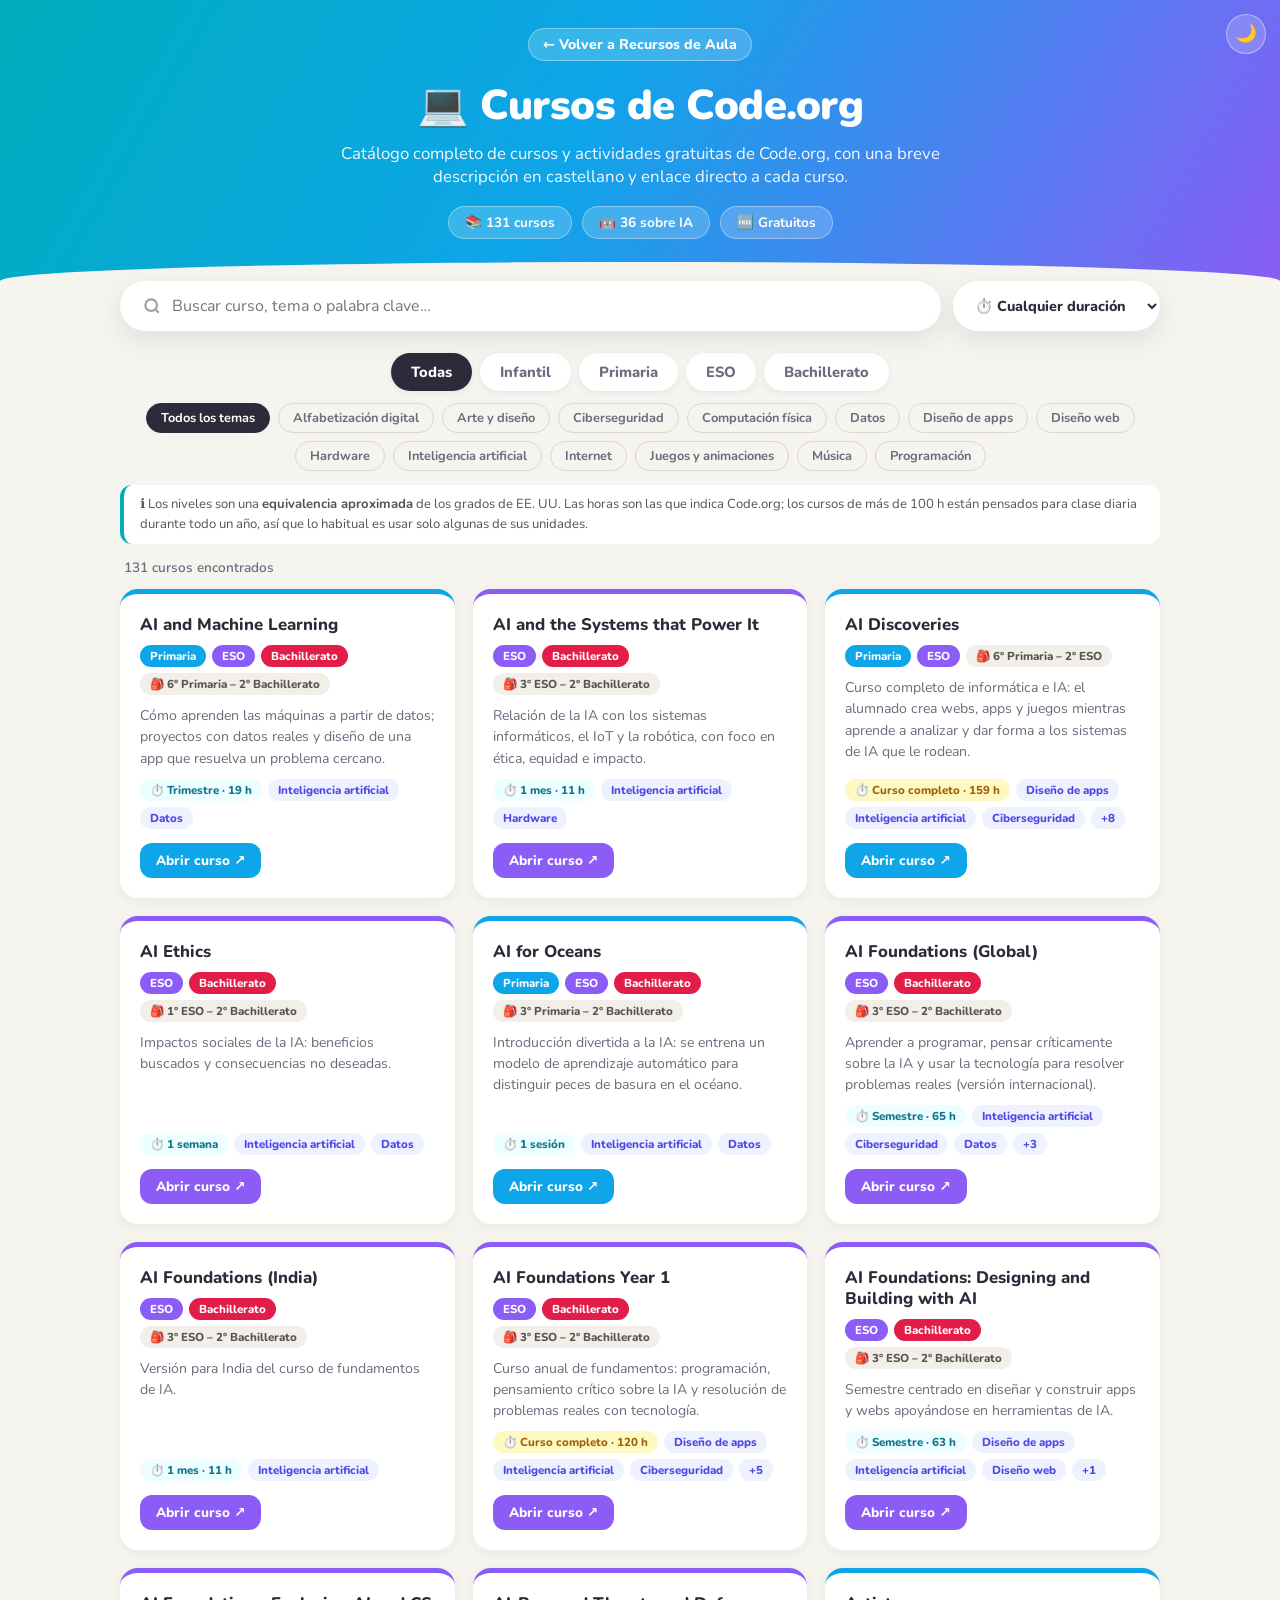
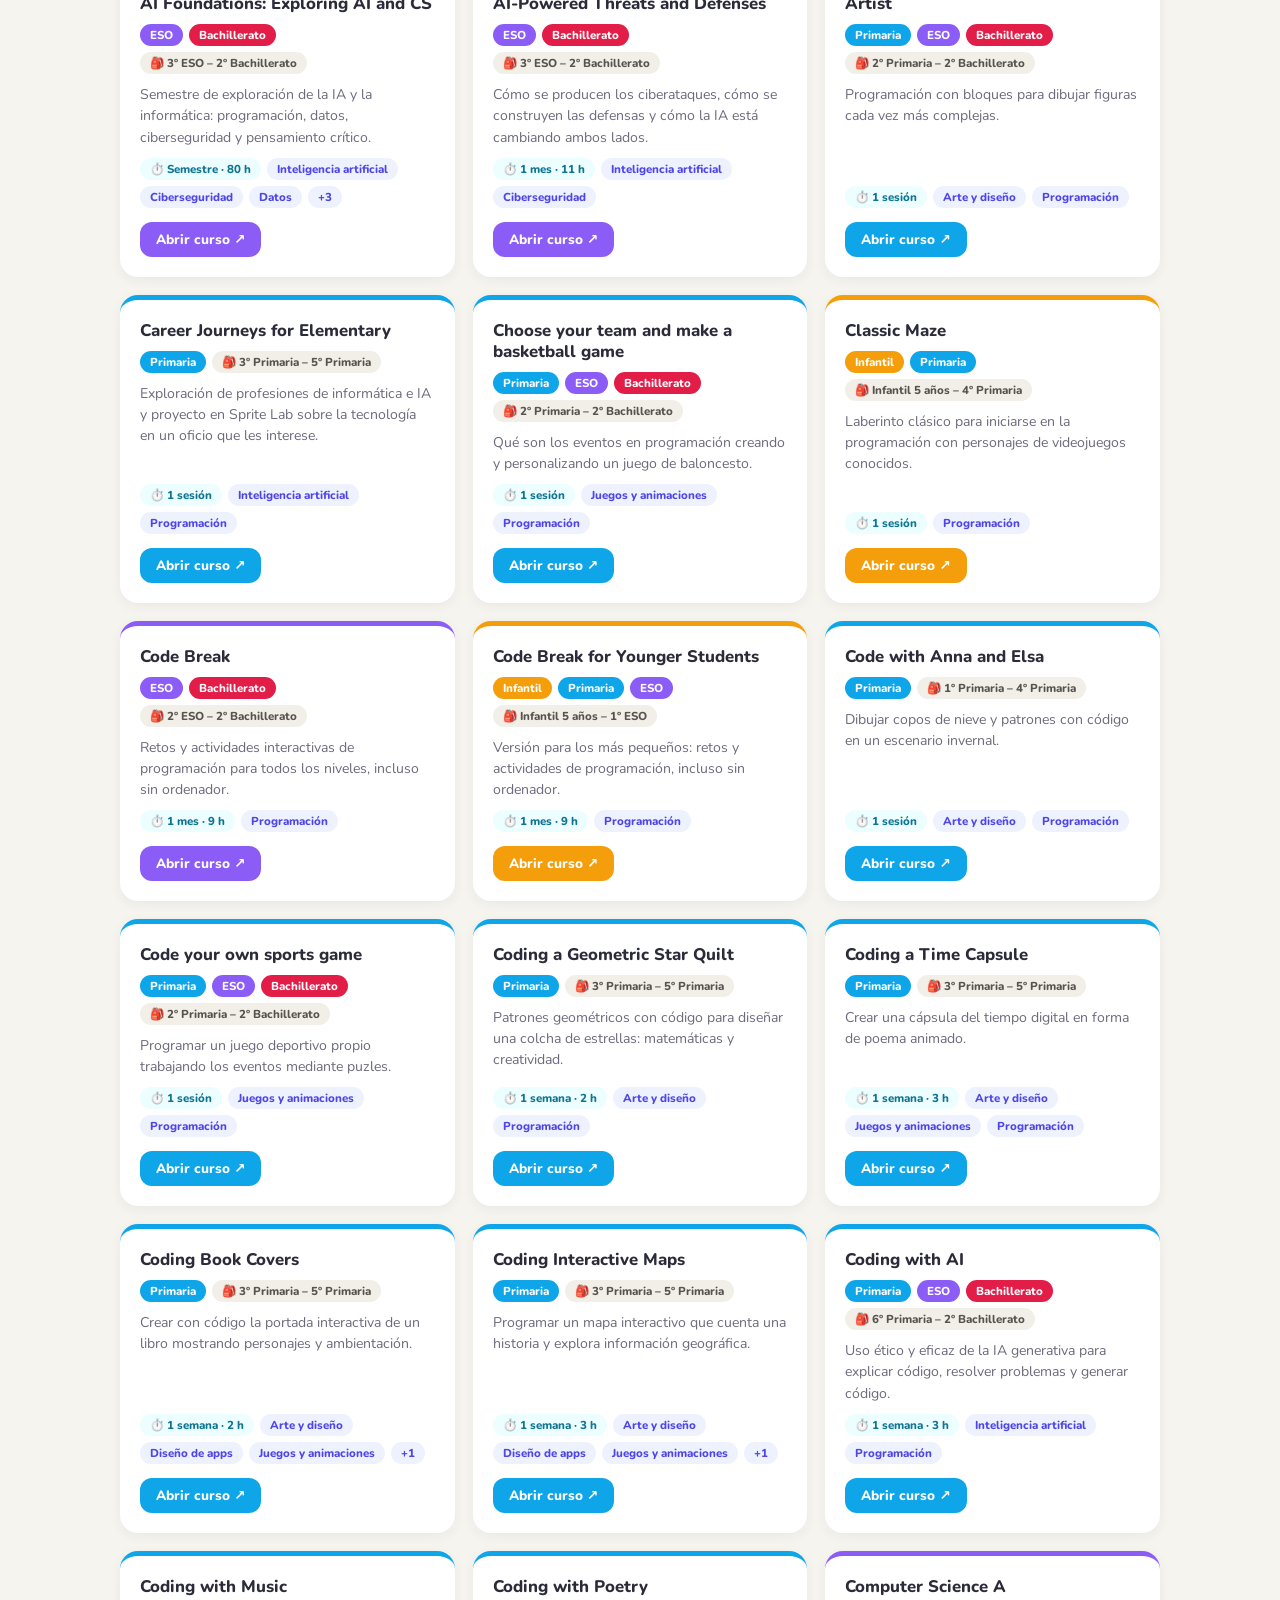
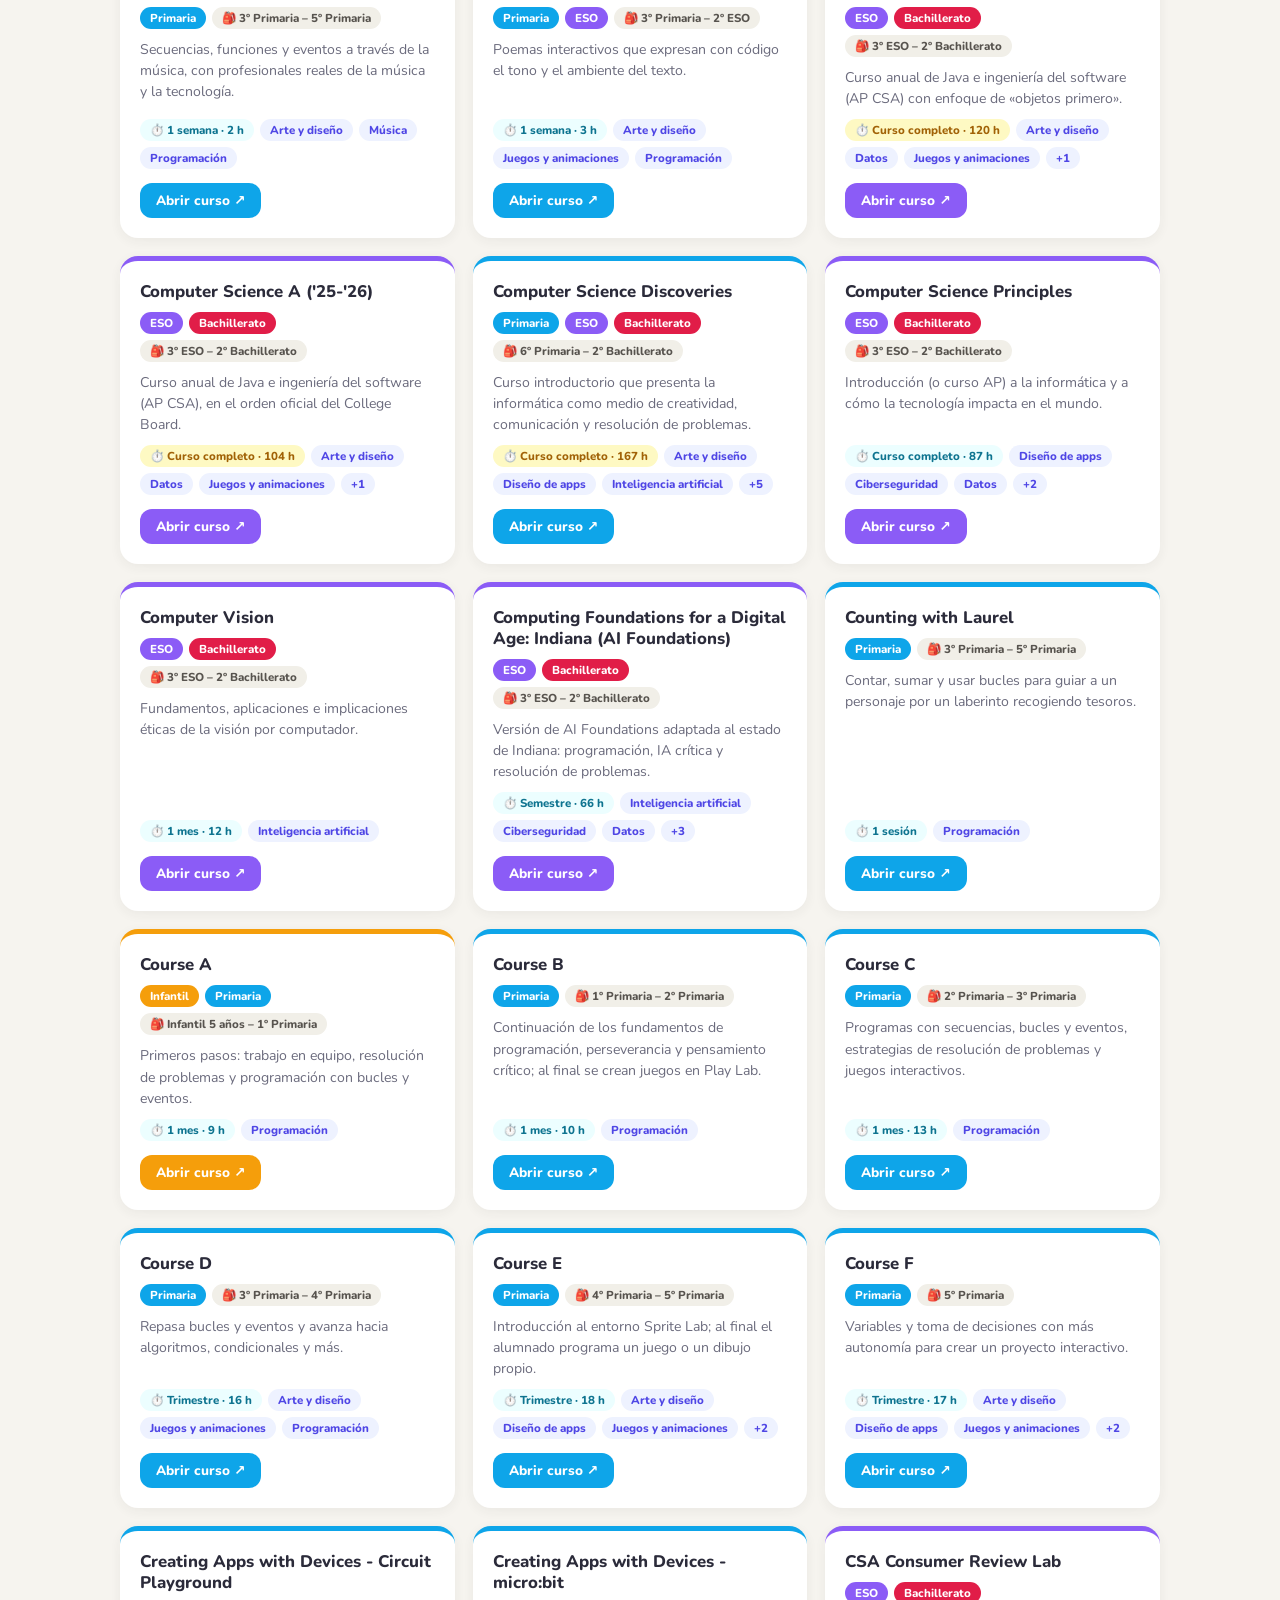
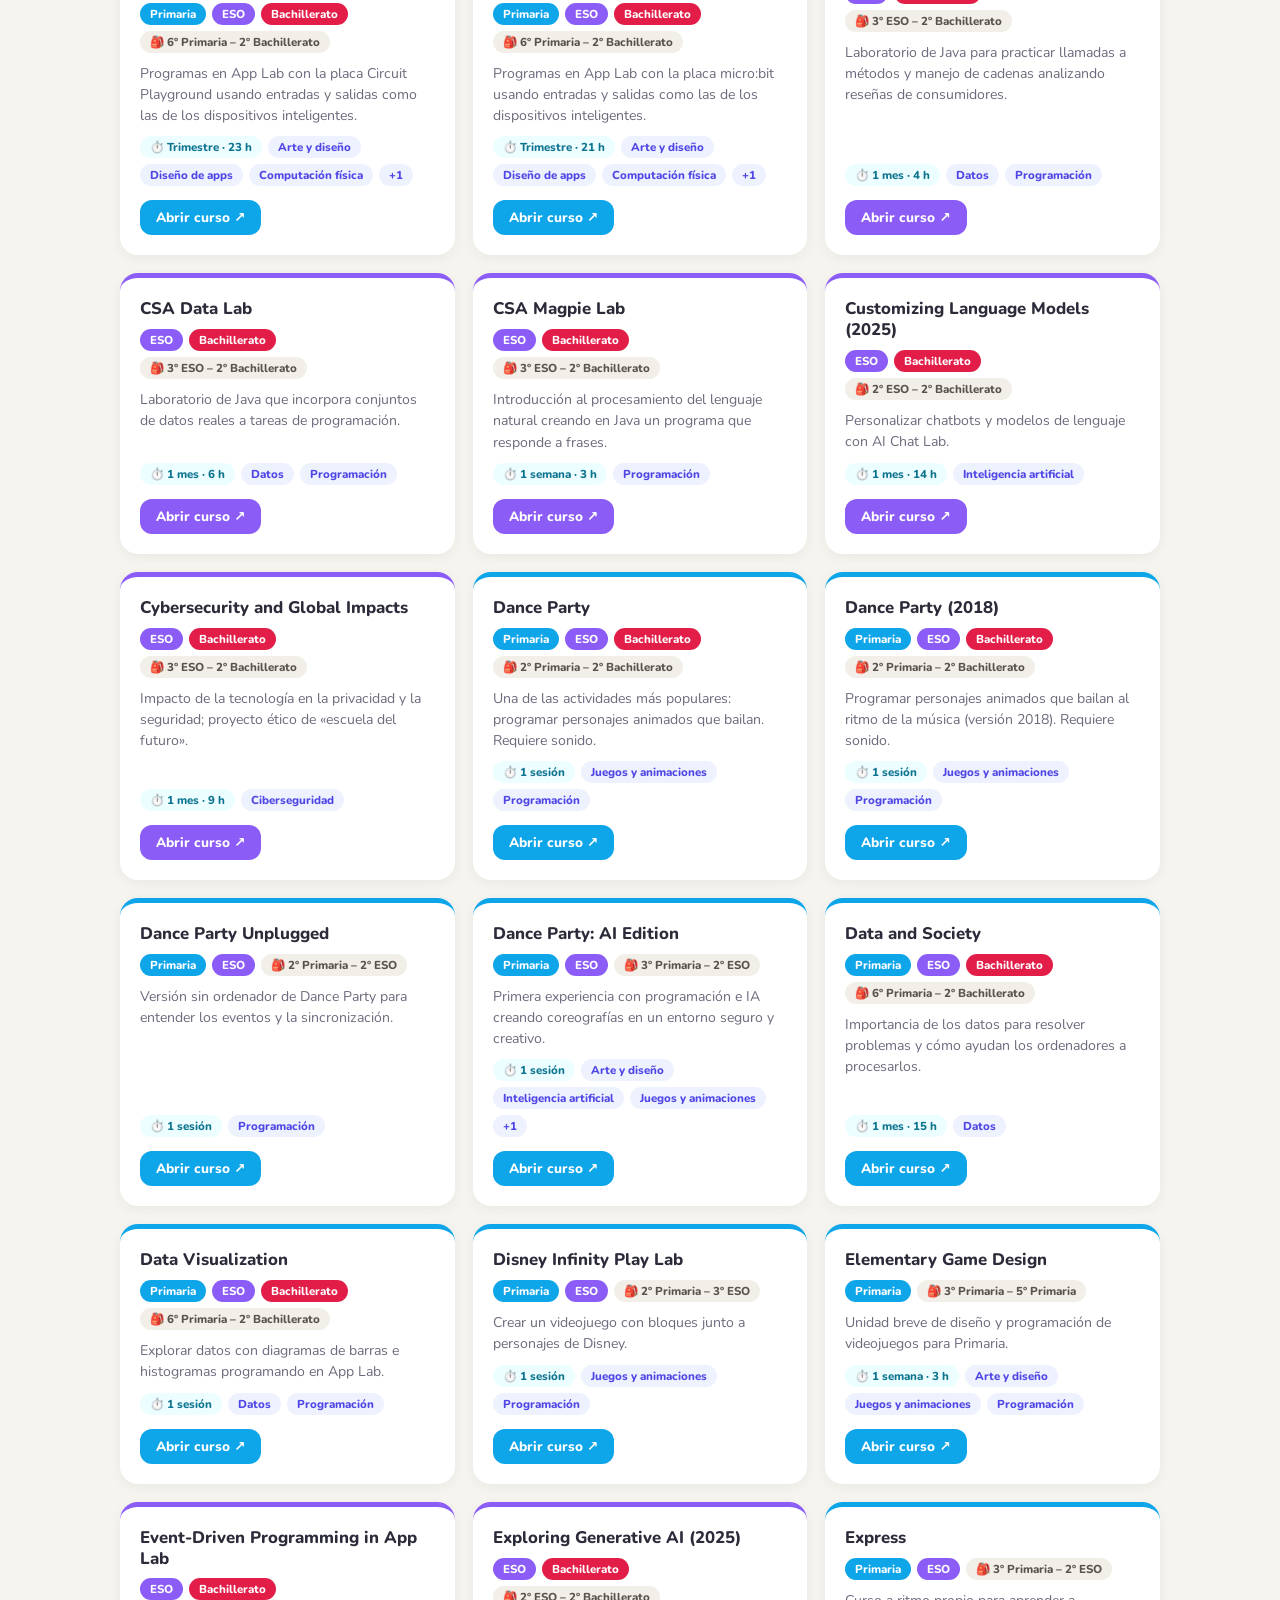
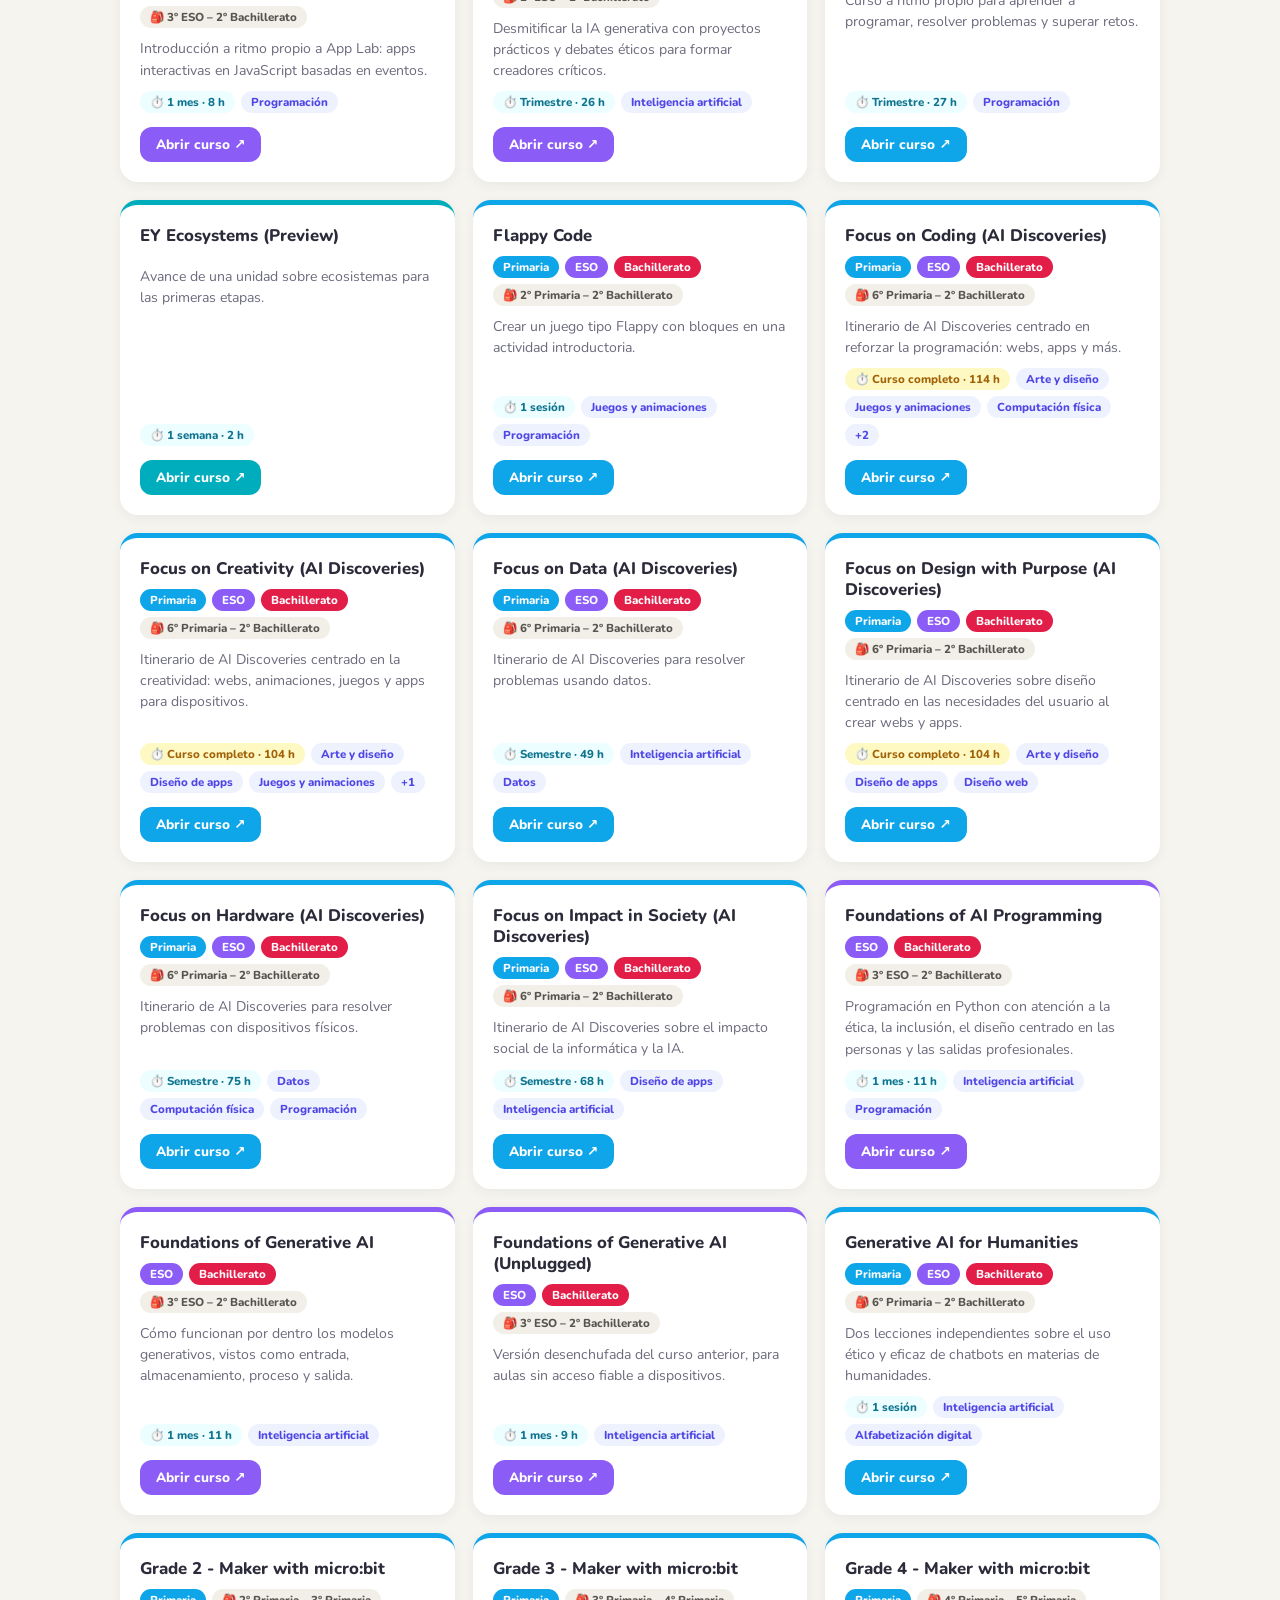
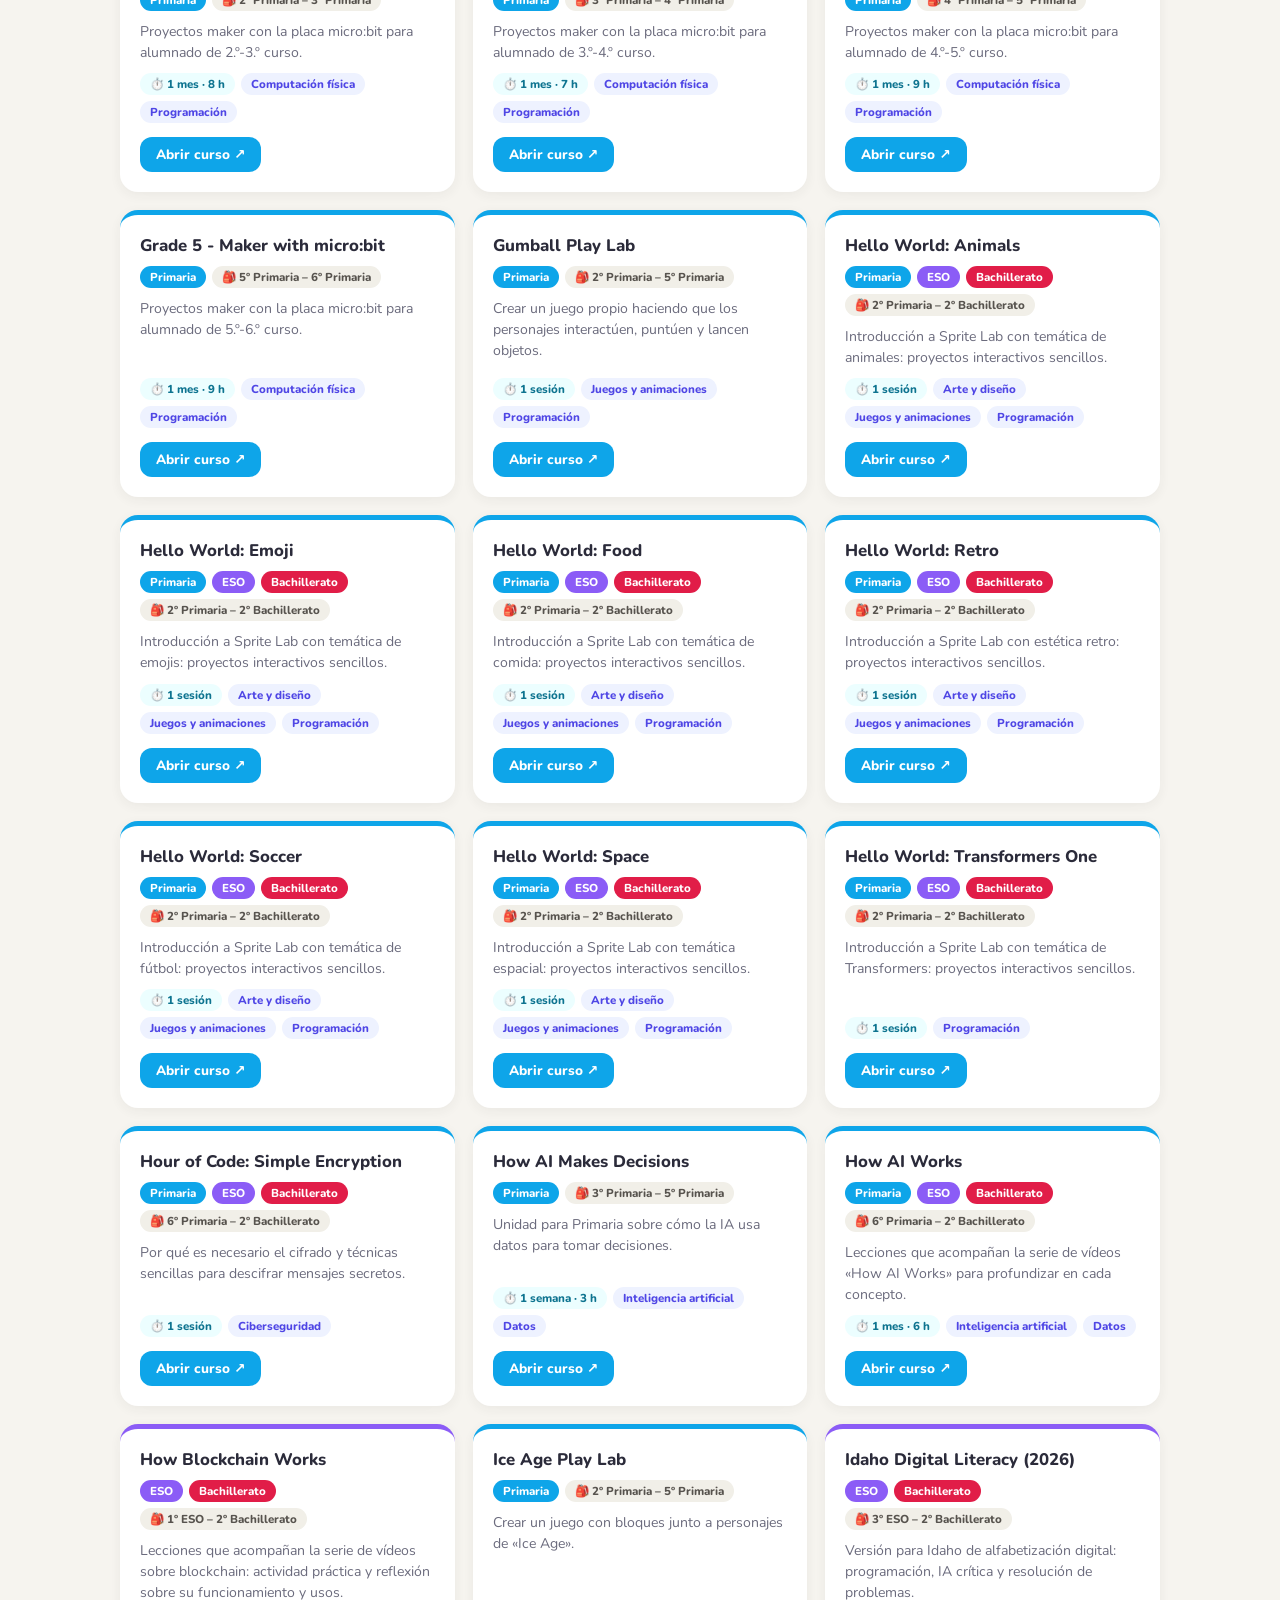
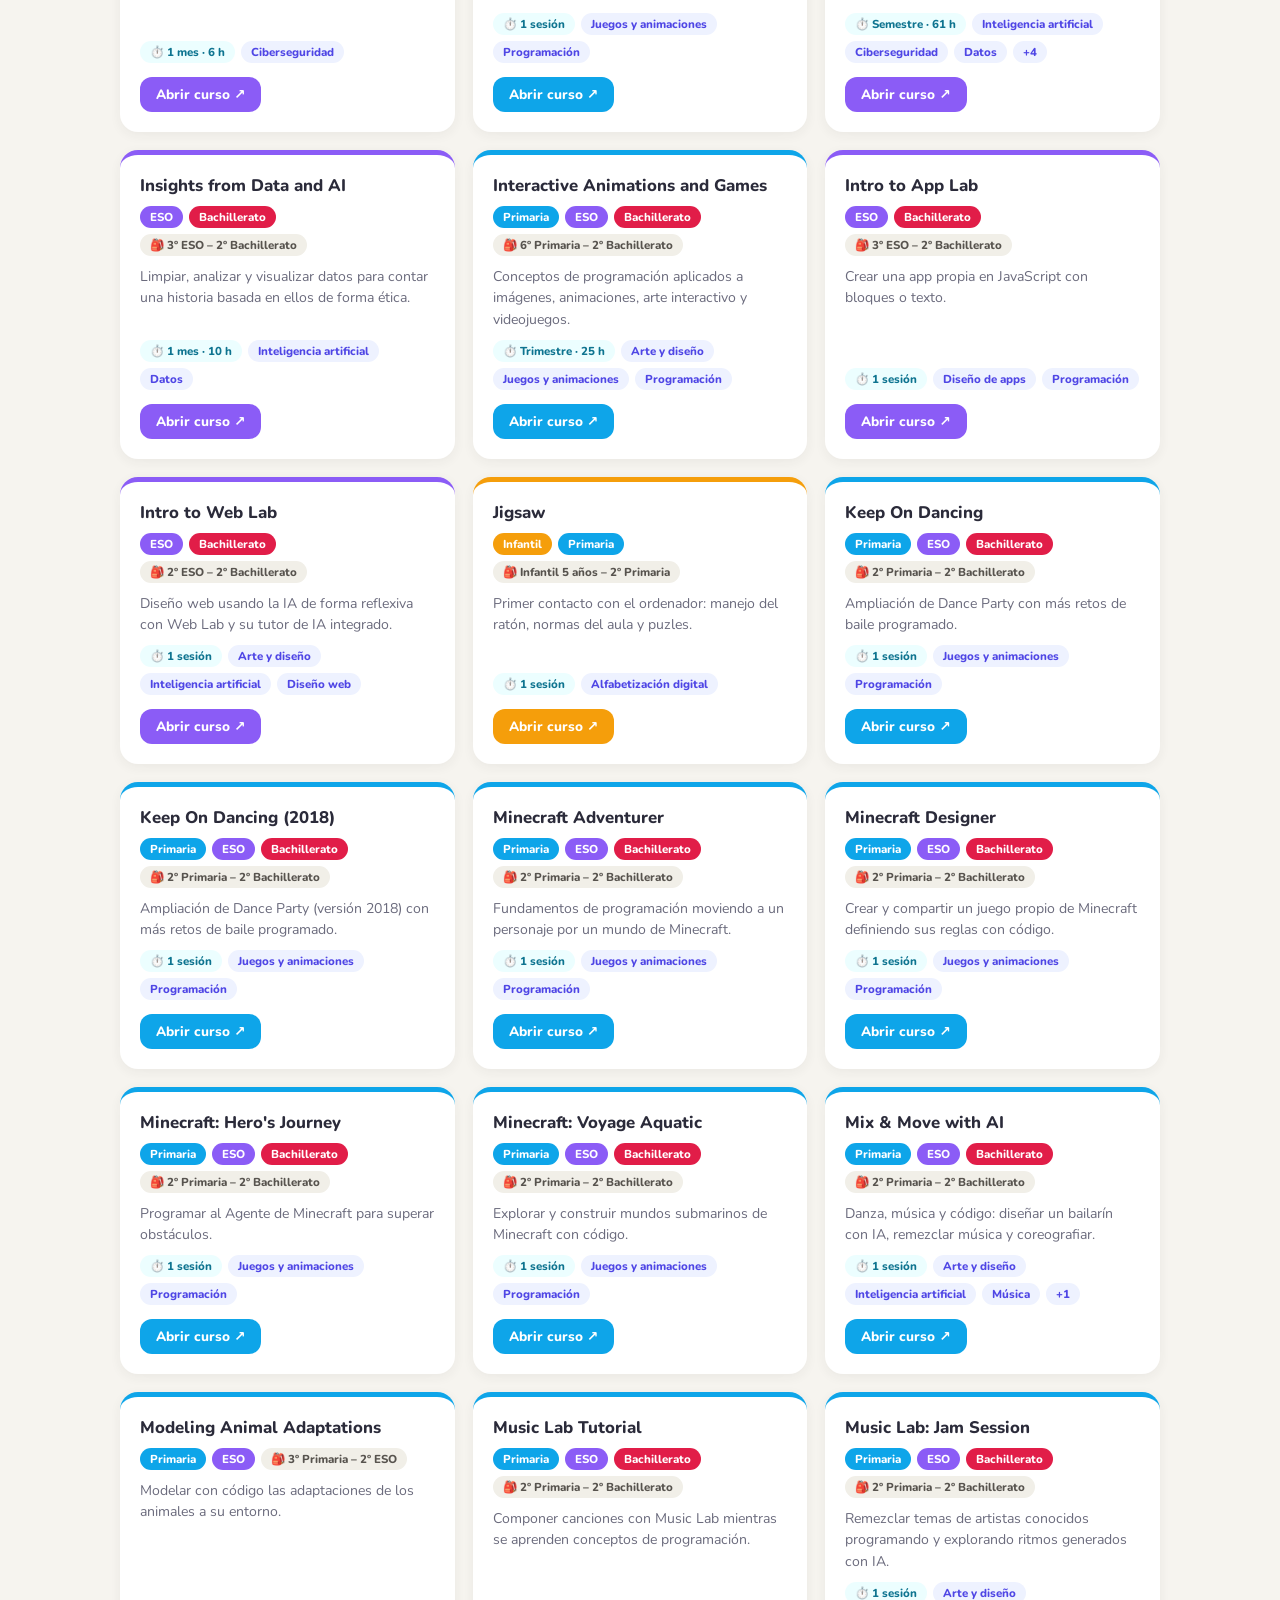
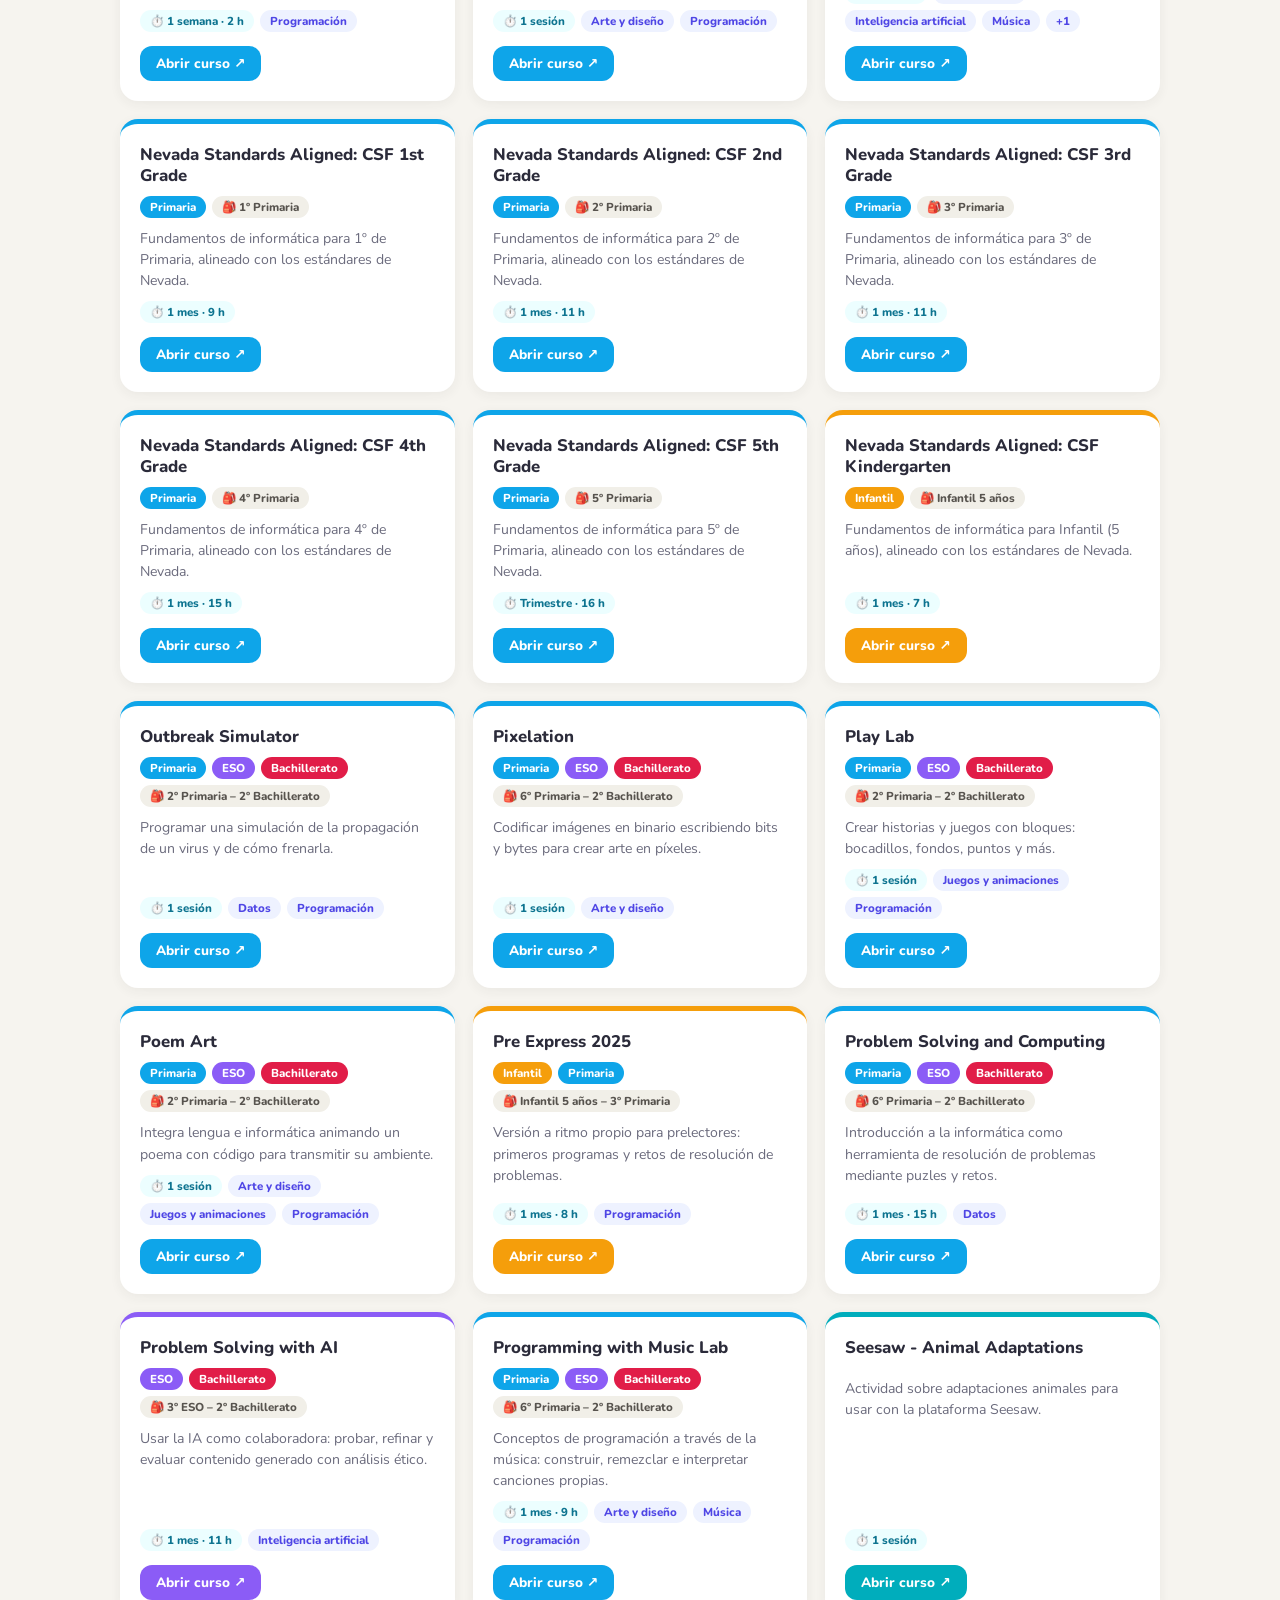
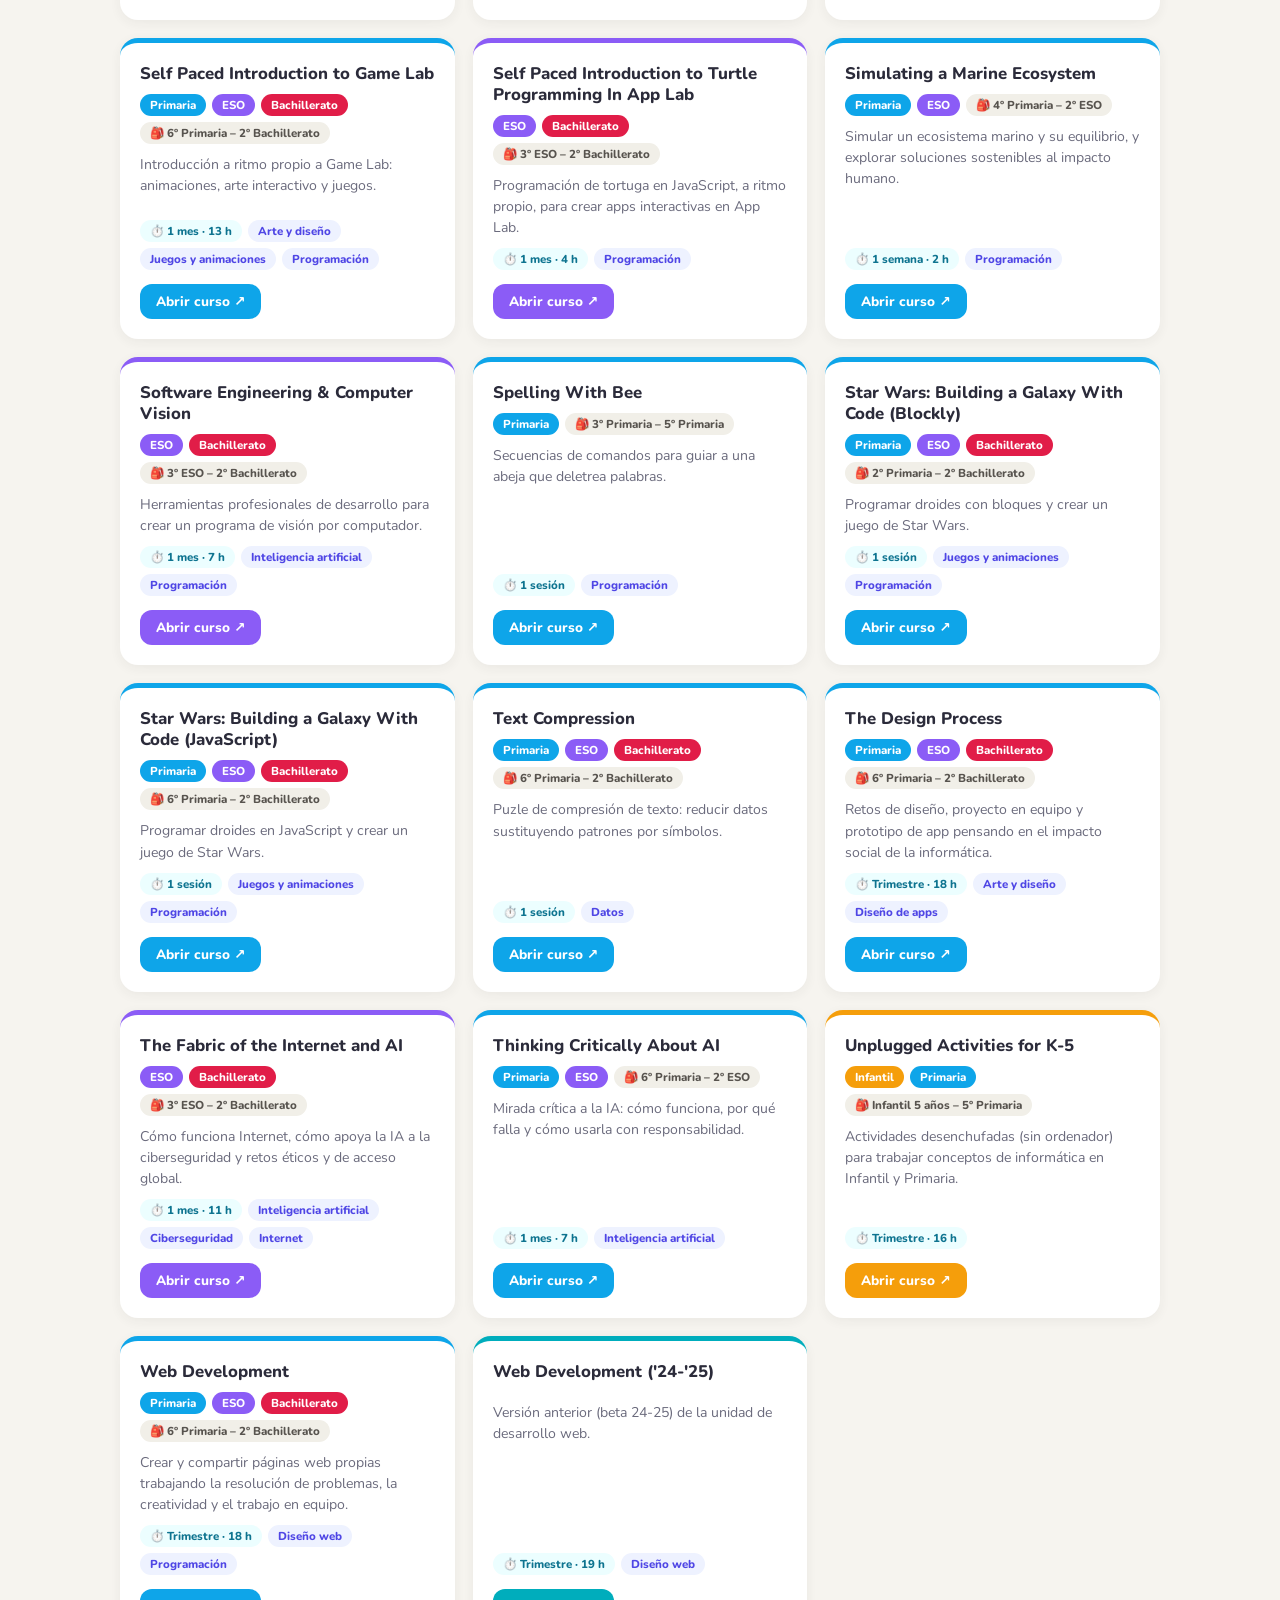
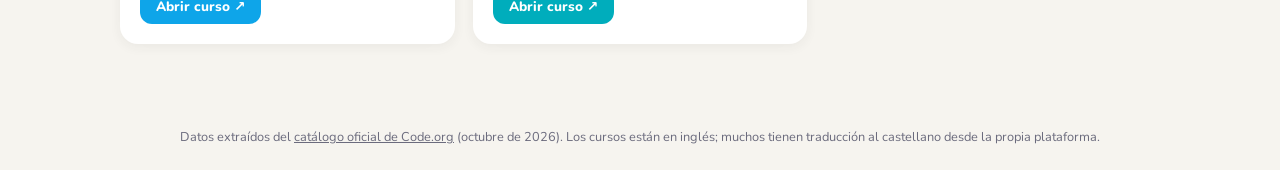
==== commit 6ed119dc: "Arreglos rápidos: título, pestañas ESO/Bachillerato, etiquetas de idioma, modo oscuro y móvil Co-Aut" ====
--- a/codeorg.html
+++ b/codeorg.html
@@ -64,7 +64,7 @@
   .count{max-width:1080px;margin:14px auto 0;padding:0 24px;font-size:.85rem;color:var(--muted);font-weight:600}
 
   .grid{max-width:1080px;margin:12px auto 60px;padding:0 20px;display:grid;
-    grid-template-columns:repeat(auto-fill,minmax(300px,1fr));gap:18px}
+    grid-template-columns:repeat(auto-fill,minmax(min(300px,100%),1fr));gap:18px}
   .card{background:var(--card);border-radius:var(--radius);padding:20px;display:flex;flex-direction:column;
     gap:10px;box-shadow:0 3px 12px rgba(43,43,58,.06);border-top:5px solid var(--c);transition:.2s;position:relative}
   .card:hover{transform:translateY(-4px);box-shadow:0 12px 28px rgba(43,43,58,.13)}
@@ -86,6 +86,8 @@
   footer a{color:inherit}
   @media (max-width:560px){.toolbar{flex-direction:column}}
 </style>
+<link rel="stylesheet" href="tema.css">
+<script>(function(){var t=null;try{t=localStorage.getItem("tema")}catch(e){}var d=t?t==="oscuro":!!(window.matchMedia&&matchMedia("(prefers-color-scheme: dark)").matches);document.documentElement.dataset.theme=d?"dark":"light";})();</script>
 </head>
 <body>
 <header>
@@ -125,6 +127,8 @@
 const COLOR = {Infantil:'var(--infantil)', Primaria:'var(--primaria)', ESO:'var(--eso)', Bachillerato:'var(--bach)'};
 const ETAPAS = ['Infantil','Primaria','ESO','Bachillerato'];
 let etapa='todas', tema='todos', dur='todas', q='';
+// Permite enlazar con una etapa ya elegida: codeorg.html?etapa=ESO
+{ const e=new URLSearchParams(location.search).get('etapa'); if(ETAPAS.includes(e)) etapa=e; }
 
 const esc=s=>String(s??'').replace(/[&<>"']/g,c=>({'&':'&amp;','<':'&lt;','>':'&gt;','"':'&quot;',"'":'&#39;'}[c]));
 const norm=s=>String(s).toLowerCase().normalize('NFD').replace(/[̀-ͯ]/g,'');
@@ -180,5 +184,6 @@
 }
 render();
 </script>
+<script src="tema.js"></script>
 </body>
 </html>
--- a/tema.css
+++ b/tema.css
@@ -0,0 +1,129 @@
+/* ════════════════════════════════════════════════════════════════
+   tema.css · Modo oscuro y ajustes para móvil, compartidos por
+   todas las páginas de «Mis Recursos de Aula».
+   El atributo data-theme lo fija un script en <head> según la
+   preferencia guardada o la del sistema.
+   ════════════════════════════════════════════════════════════════ */
+
+:root{color-scheme:light}
+
+/* ───────── Botón de tema (lo añade tema.js en la cabecera) ───────── */
+.theme-btn{position:absolute;top:14px;right:14px;z-index:3;width:40px;height:40px;border-radius:50%;
+  display:grid;place-items:center;font-size:1.1rem;line-height:1;cursor:pointer;color:#fff;
+  background:rgba(255,255,255,.18);border:1px solid rgba(255,255,255,.4);transition:.15s}
+.theme-btn:hover{background:rgba(255,255,255,.32);transform:scale(1.06)}
+.theme-btn:focus-visible{outline:3px solid #fff;outline-offset:2px}
+@media print{.theme-btn{display:none}}
+
+/* ════════════════════════ MODO OSCURO ════════════════════════ */
+@media screen{
+  :root[data-theme="dark"]{
+    color-scheme:dark;
+    --bg:#14141c; --card:#1f1f2b; --ink:#ececf3; --muted:#a9a9bb;
+    --field:#272735; --line:#3a3a50; --line-2:#30303f; --line-strong:#52526b; --line-soft:#2c2c3b;
+    --chip-bg:#2c2c3b; --chip-hover:#38384a; --label:#cfcfdc;
+    --on-ink:#16161f;
+    --infantil-soft:color-mix(in srgb,#f59e0b 22%,#1f1f2b);
+    --primaria-soft:color-mix(in srgb,#0ea5e9 22%,#1f1f2b);
+    --secundaria-soft:color-mix(in srgb,#8b5cf6 24%,#1f1f2b);
+    --proyecto-soft:color-mix(in srgb,#10b981 22%,#1f1f2b);
+    --bach-soft:color-mix(in srgb,#6366f1 24%,#1f1f2b);
+    --eso-soft:color-mix(in srgb,#8b5cf6 24%,#1f1f2b);
+    --rubrica-soft:color-mix(in srgb,#e11d48 22%,#1f1f2b);
+    --ok:#4ade80; --ok-soft:color-mix(in srgb,#22c55e 18%,#1f1f2b);
+    --med:#facc15; --med-soft:color-mix(in srgb,#eab308 18%,#1f1f2b);
+    --no:#f87171; --no-soft:color-mix(in srgb,#ef4444 18%,#1f1f2b);
+    --soft:color-mix(in srgb,var(--pc,#7c3aed) 24%,#1f1f2b);
+    --otros:#9ca3af;
+  }
+
+  /* Elementos con fondo oscuro (--ink) y texto blanco: invertir el texto */
+  [data-theme="dark"] .chip.active,
+  [data-theme="dark"] .tab[data-etapa="todas"].active,
+  [data-theme="dark"] .tab[data-e="todas"].active,
+  [data-theme="dark"] .tab[data-k="todas"].active,
+  [data-theme="dark"] .btn-add:not(.btn-sug):not(.btn-mio),
+  [data-theme="dark"] .rub-block h3 .num{color:var(--on-ink)}
+  [data-theme="dark"] .btn-add:not(.btn-sug):not(.btn-mio):hover{background:#fff}
+  [data-theme="dark"] .yn button.si.on,[data-theme="dark"] .yn button.no.on{color:#16161f}
+
+  /* Superficies blancas fijas de las subpáginas */
+  [data-theme="dark"] .tab:not(.active),
+  [data-theme="dark"] .note,
+  [data-theme="dark"] .cierre .box{background:var(--card)}
+  [data-theme="dark"] .note{color:var(--muted)}
+  [data-theme="dark"] .chip:not(.active){border-color:var(--line,#3a3a50)}
+  [data-theme="dark"] details:not(.nota){background:#262634}
+  [data-theme="dark"] .desc,
+  [data-theme="dark"] ol,
+  [data-theme="dark"] .cierre p,[data-theme="dark"] .cierre li{color:#c4c4d2}
+
+  /* Etiquetas de colores pastel */
+  [data-theme="dark"] .badge.cat,[data-theme="dark"] .badge.tema{background:#26264a;color:#a5b4fc}
+  [data-theme="dark"] .badge.nivel,[data-theme="dark"] .badge.p,
+  [data-theme="dark"] .lang.en{background:#2c2c3b;color:#c4c4d2}
+  [data-theme="dark"] .badge.dur,[data-theme="dark"] .badge.t{background:#0f2f35;color:#67e8f9}
+  [data-theme="dark"] .badge.largo{background:#33290a;color:#facc15}
+  [data-theme="dark"] .badge.hw{background:#3a1f0a;color:#fdba74}
+  [data-theme="dark"] .badge.h{background:var(--soft);color:color-mix(in srgb,var(--pc,#7c3aed) 45%,#fff)}
+  [data-theme="dark"] .flag.nuevo,[data-theme="dark"] .lang.es{background:#0f2f1c;color:#4ade80}
+  [data-theme="dark"] .flag.mio{background:#3b1530;color:#f9a8d4}
+
+  /* Recomendador */
+  [data-theme="dark"] .reco-box{border-color:#3b2e5a}
+  [data-theme="dark"] .reco-toggle,[data-theme="dark"] .reco-more a{background:#2e2147;color:#c4b5fd}
+  [data-theme="dark"] .rc-why{color:#c4b5fd}
+  [data-theme="dark"] .rc:hover{border-color:#6d28d9}
+  [data-theme="dark"] .rq-opt:hover{border-color:#a78bfa;color:#c4b5fd}
+
+  /* Rúbricas */
+  [data-theme="dark"] .veredicto .luz{background:#4a4a5c}
+  [data-theme="dark"] .cell.ok:hover{border-color:#166534}
+  [data-theme="dark"] .cell.med:hover{border-color:#854d0e}
+  [data-theme="dark"] .cell.no:hover{border-color:#991b1b}
+
+  /* Enlaces dentro de texto */
+  [data-theme="dark"] .note a,[data-theme="dark"] .modal .sub a,
+  [data-theme="dark"] .etapa-nota a{color:#93c5fd}
+  [data-theme="dark"] .src a,[data-theme="dark"] details:not(.nota) summary{color:color-mix(in srgb,var(--pc,#7c3aed) 55%,#fff)}
+  [data-theme="dark"] .nb-tip a{color:#fb7185}
+
+  /* Sombras más suaves y formularios */
+  [data-theme="dark"] .card{box-shadow:0 3px 12px rgba(0,0,0,.35)}
+  [data-theme="dark"] .card:hover{box-shadow:0 12px 28px rgba(0,0,0,.5)}
+  [data-theme="dark"] select,[data-theme="dark"] input,[data-theme="dark"] textarea{color:var(--ink)}
+  [data-theme="dark"] header::before{content:"";position:absolute;inset:0;background:rgba(0,0,0,.22);pointer-events:none}
+  [data-theme="dark"] header > *:not(.theme-btn){position:relative}
+}
+
+/* ════════════════════════ MÓVIL ════════════════════════ */
+@media (max-width:560px){
+  header{padding-left:16px!important;padding-right:16px!important}
+  header h1{padding:0 36px}
+  header p{font-size:.95rem}
+  .stats{gap:6px}
+  .stat{font-size:.76rem;padding:4px 11px}
+  .toolbar,.grid,.reco,.rub,.countbar,.etapa-nota,.cierre{padding-left:16px;padding-right:16px}
+  .count{padding-left:16px;padding-right:16px}
+  .countbar .count{padding:0}
+  .note{margin-left:16px;margin-right:16px}
+
+  /* Pestañas y categorías en una fila deslizable en lugar de varias filas */
+  .tabs,.chips{flex-wrap:nowrap;overflow-x:auto;justify-content:flex-start;padding:2px 16px 8px;
+    scrollbar-width:none;-webkit-overflow-scrolling:touch;scroll-snap-type:x proximity}
+  .tabs::-webkit-scrollbar,.chips::-webkit-scrollbar{display:none}
+  .tab,.chip{flex:0 0 auto;scroll-snap-align:start}
+  .tab{padding:9px 16px}
+
+  .grid{grid-template-columns:1fr;gap:14px}
+  .card{padding:16px}
+  .card:hover{transform:none}
+  .reco-box{padding:16px}
+  .reco-res{grid-template-columns:1fr}
+  .modal{padding:20px;border-radius:18px}
+  .rub-intro,.rub-block{padding:16px}
+
+  /* Evita el zoom automático de iOS al escribir */
+  input,select,textarea{font-size:16px!important}
+  .btn-add{justify-content:center;text-align:center}
+}
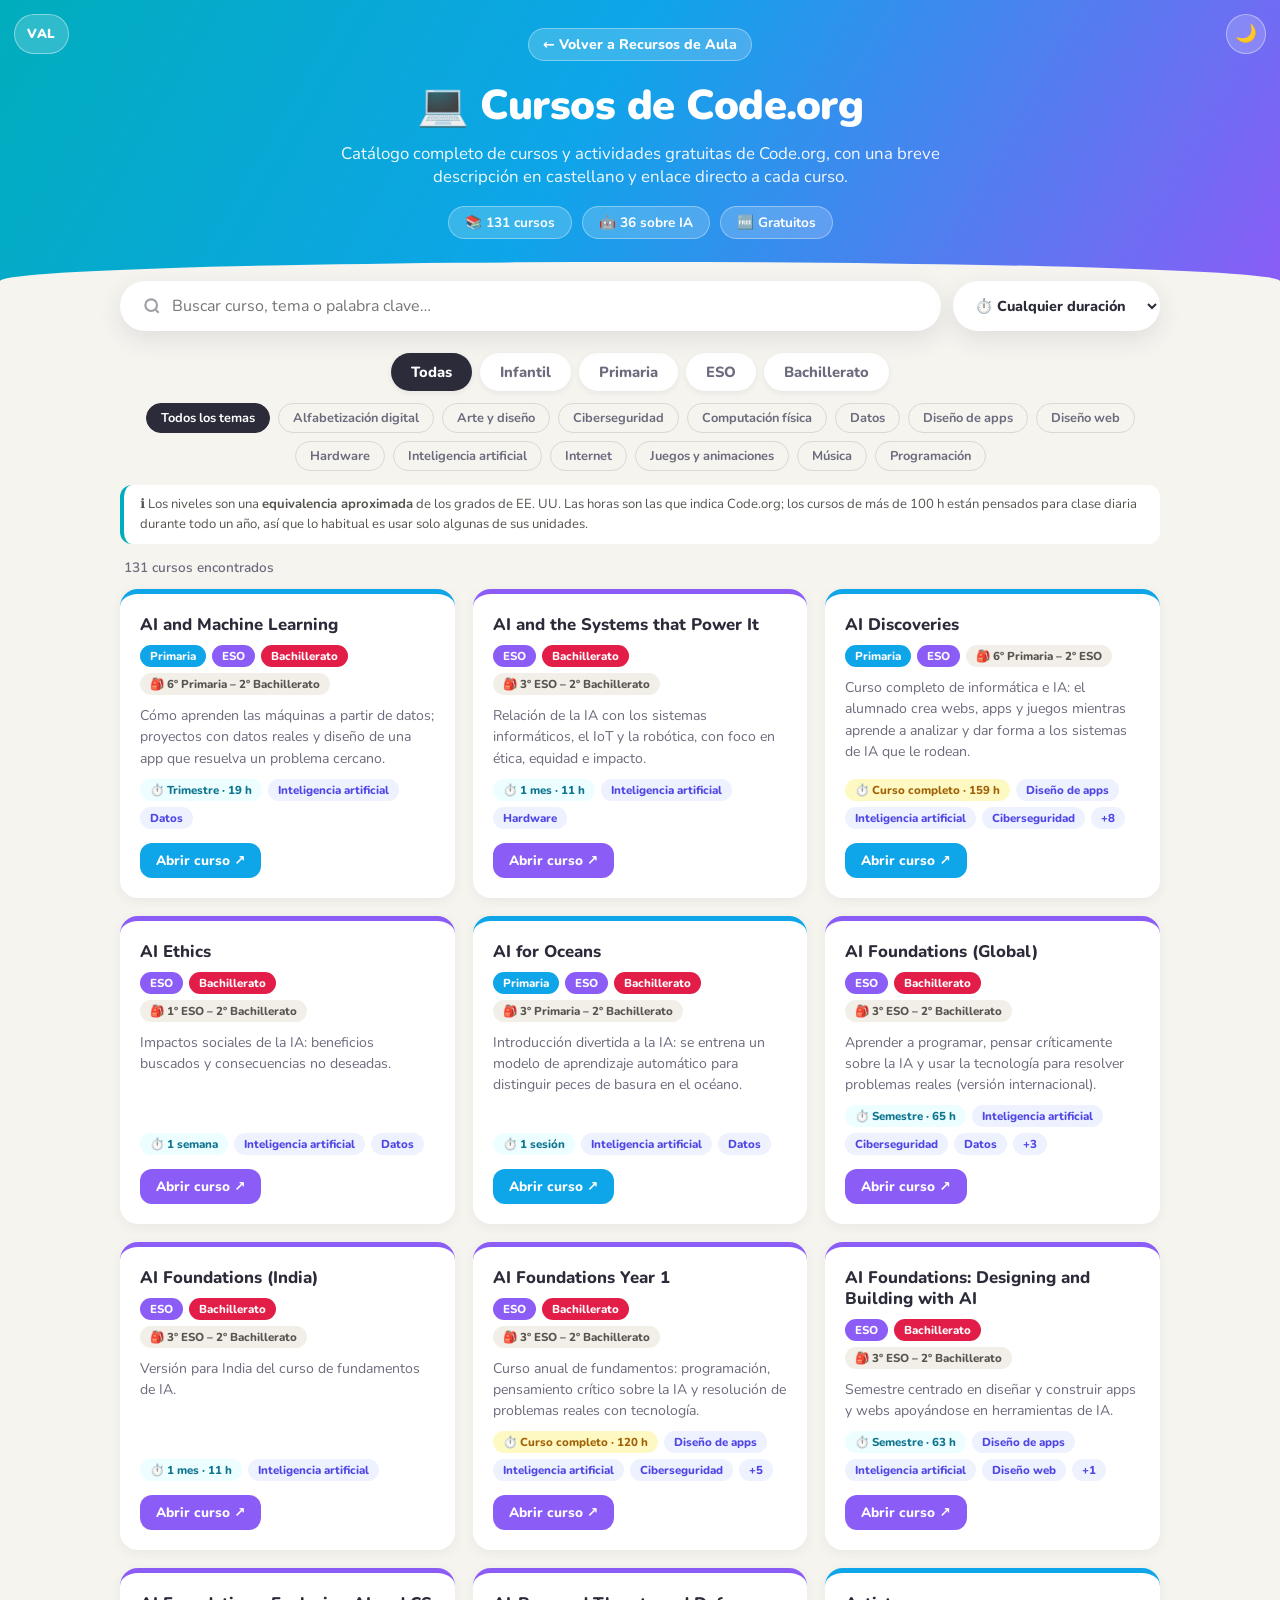
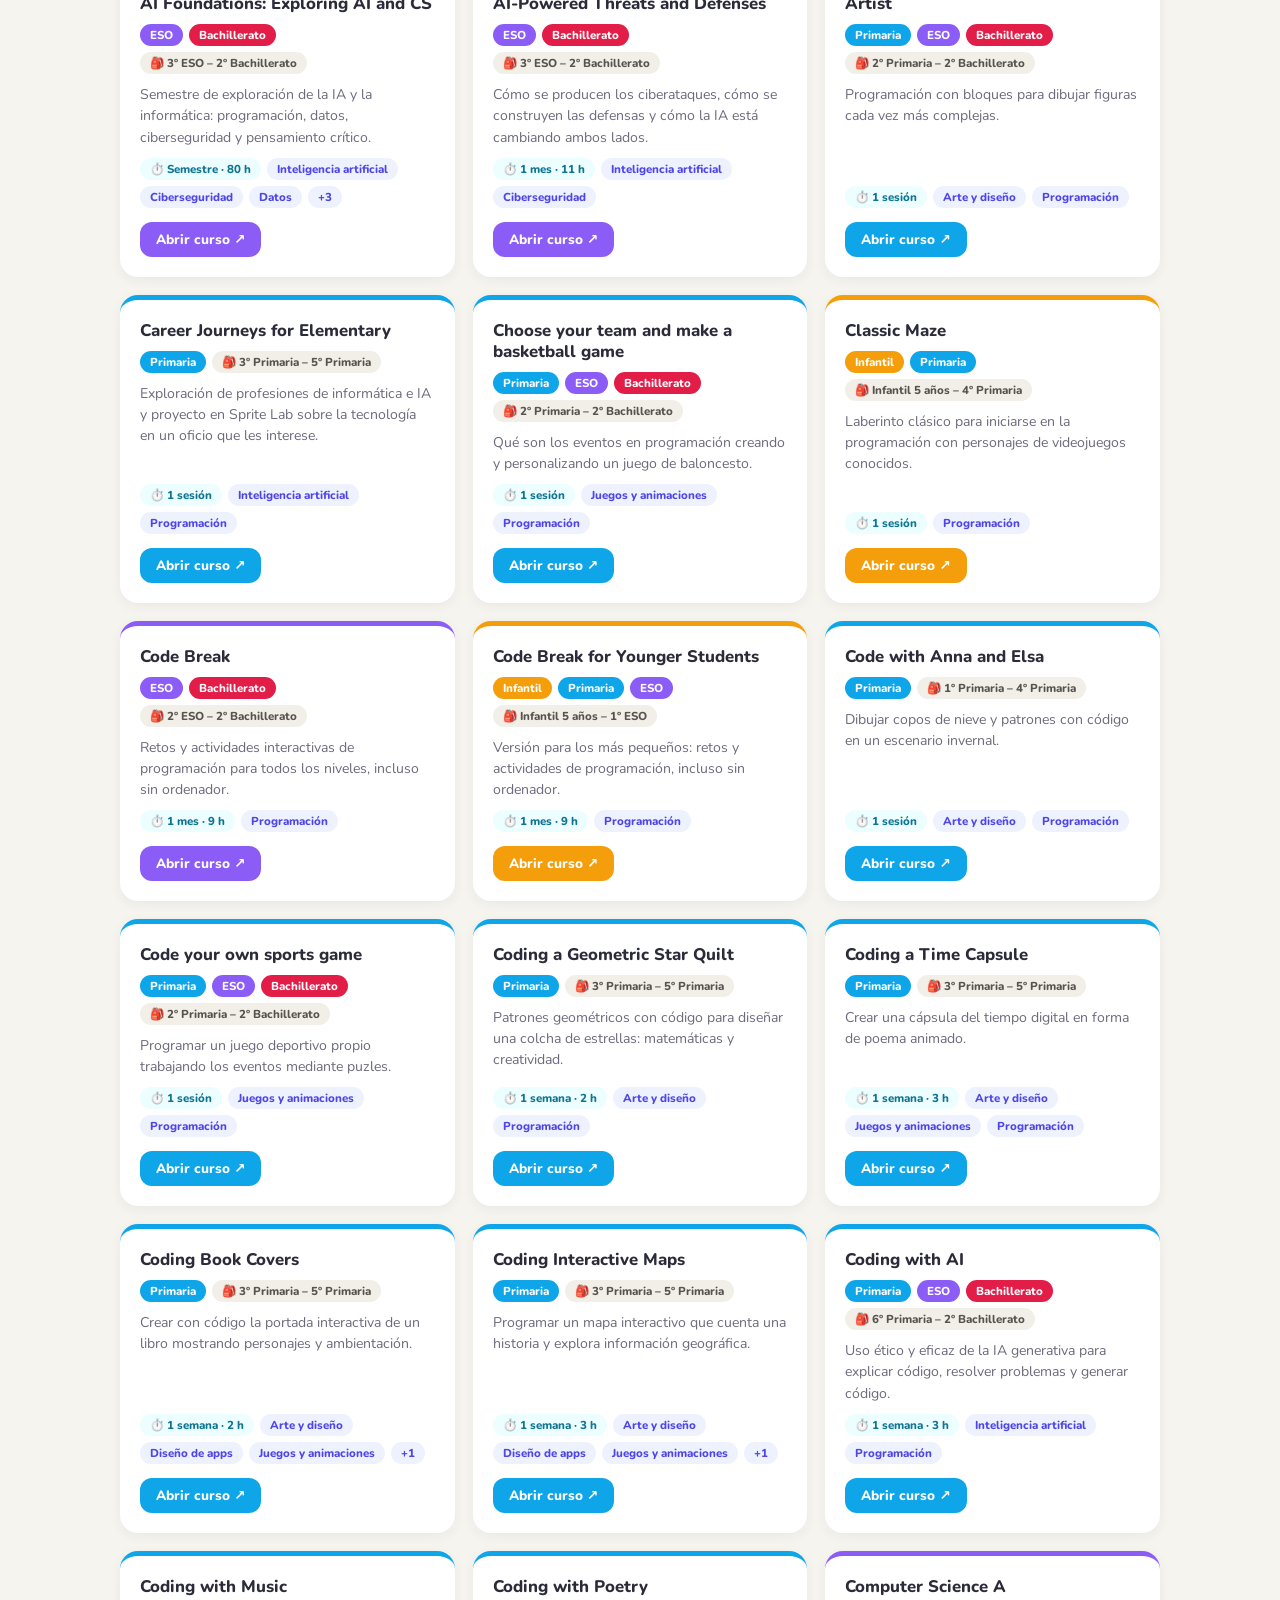
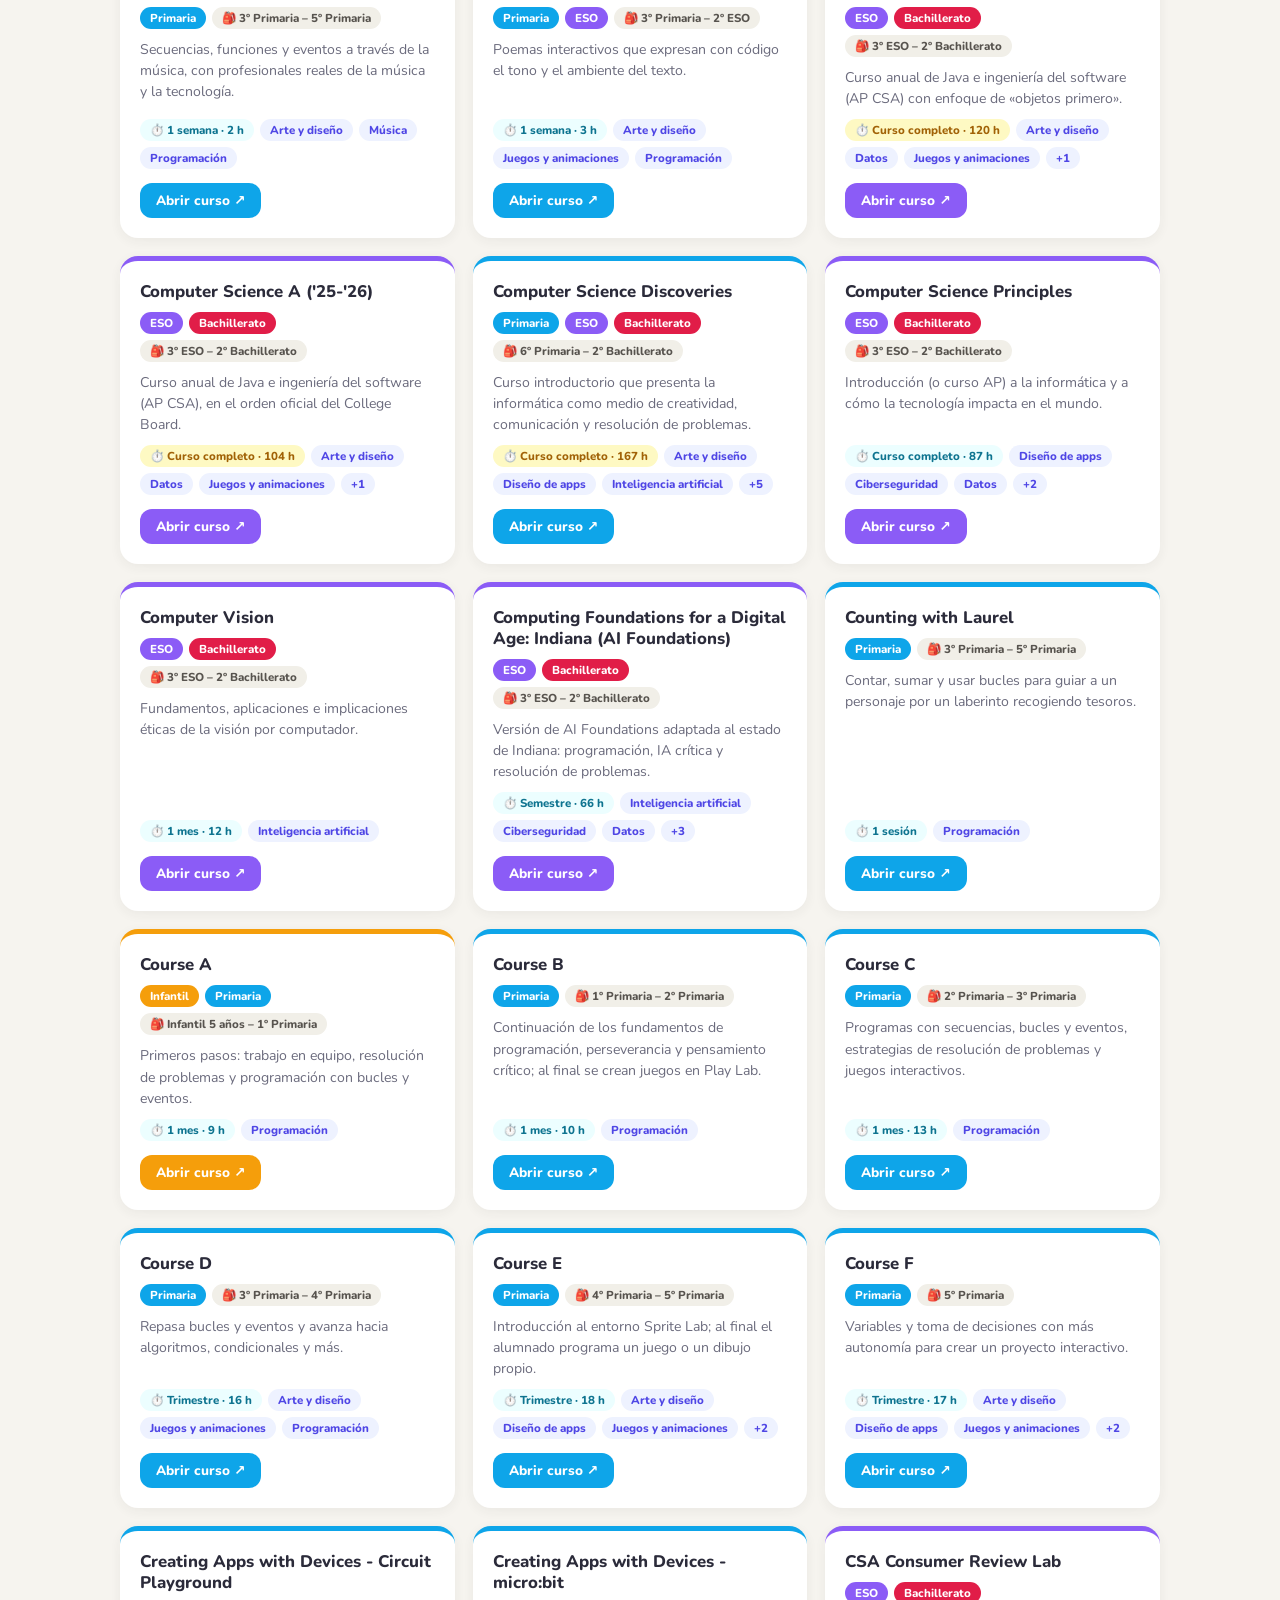
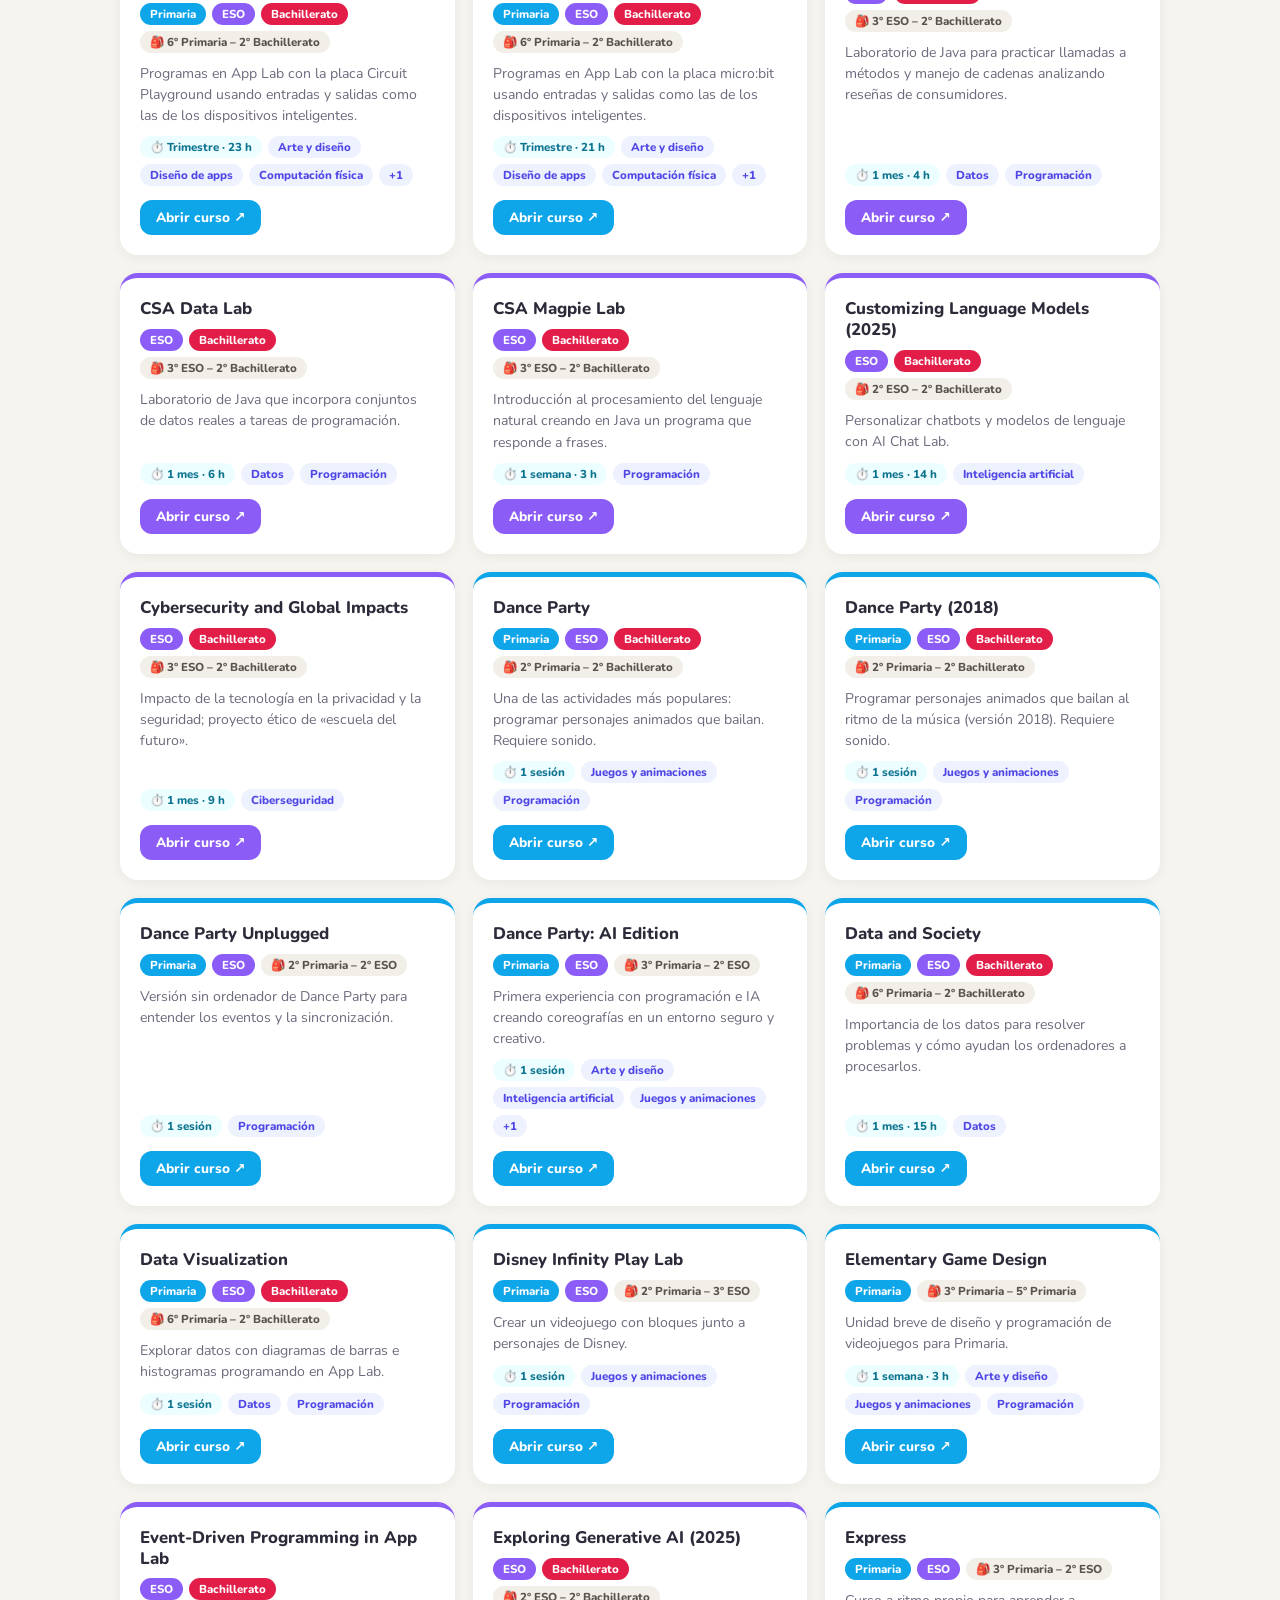
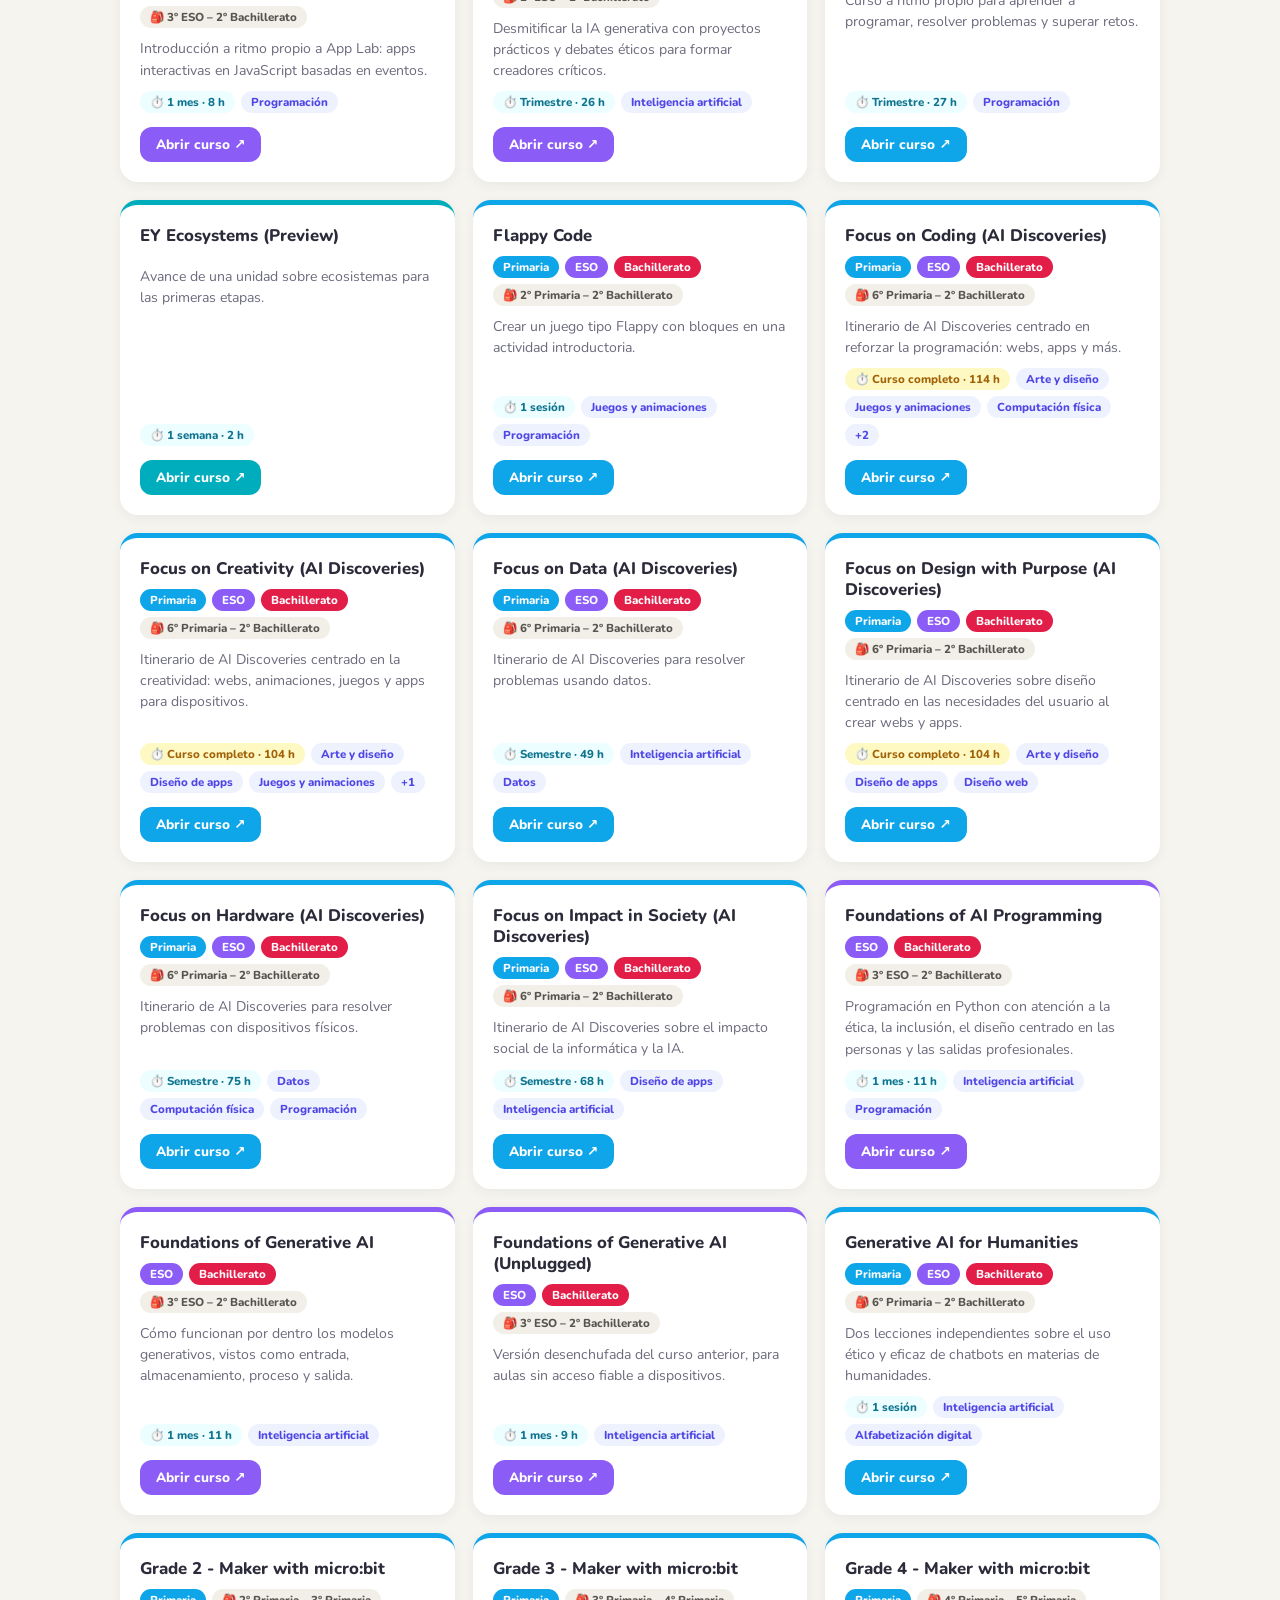
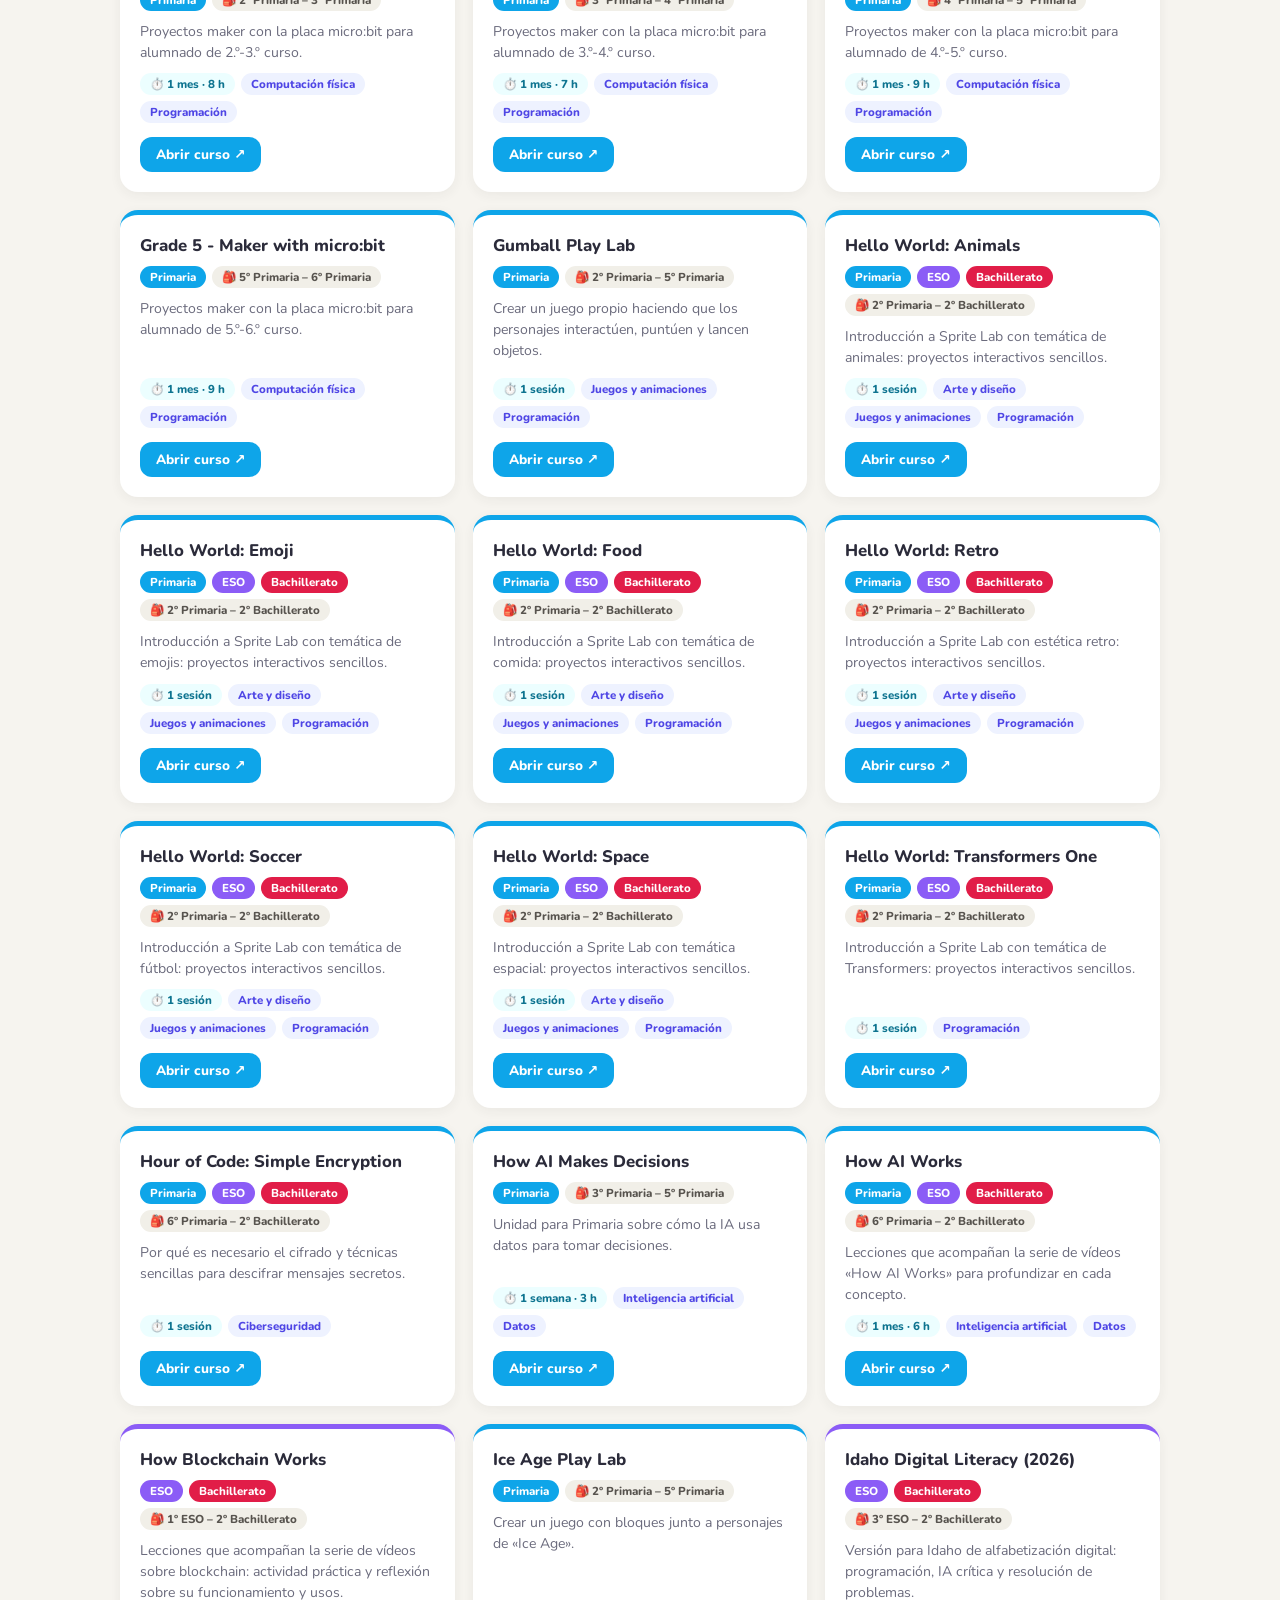
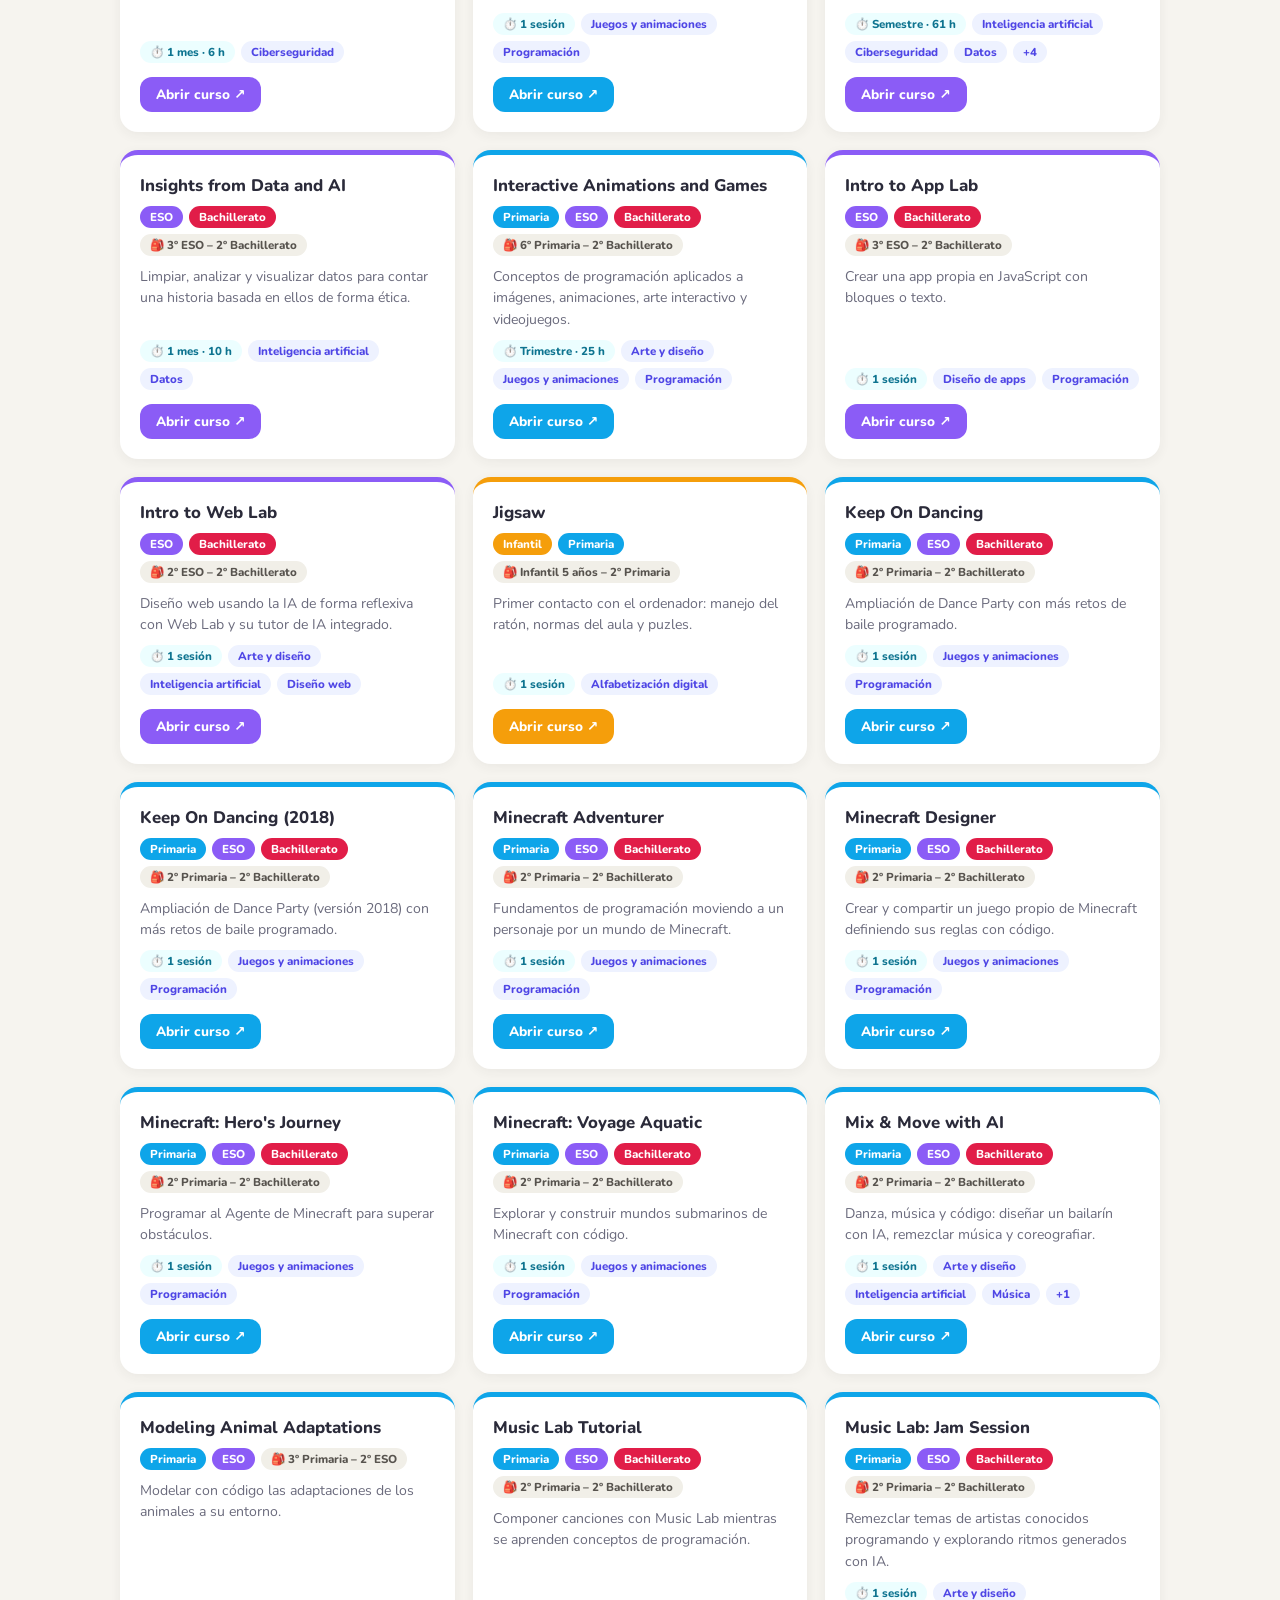
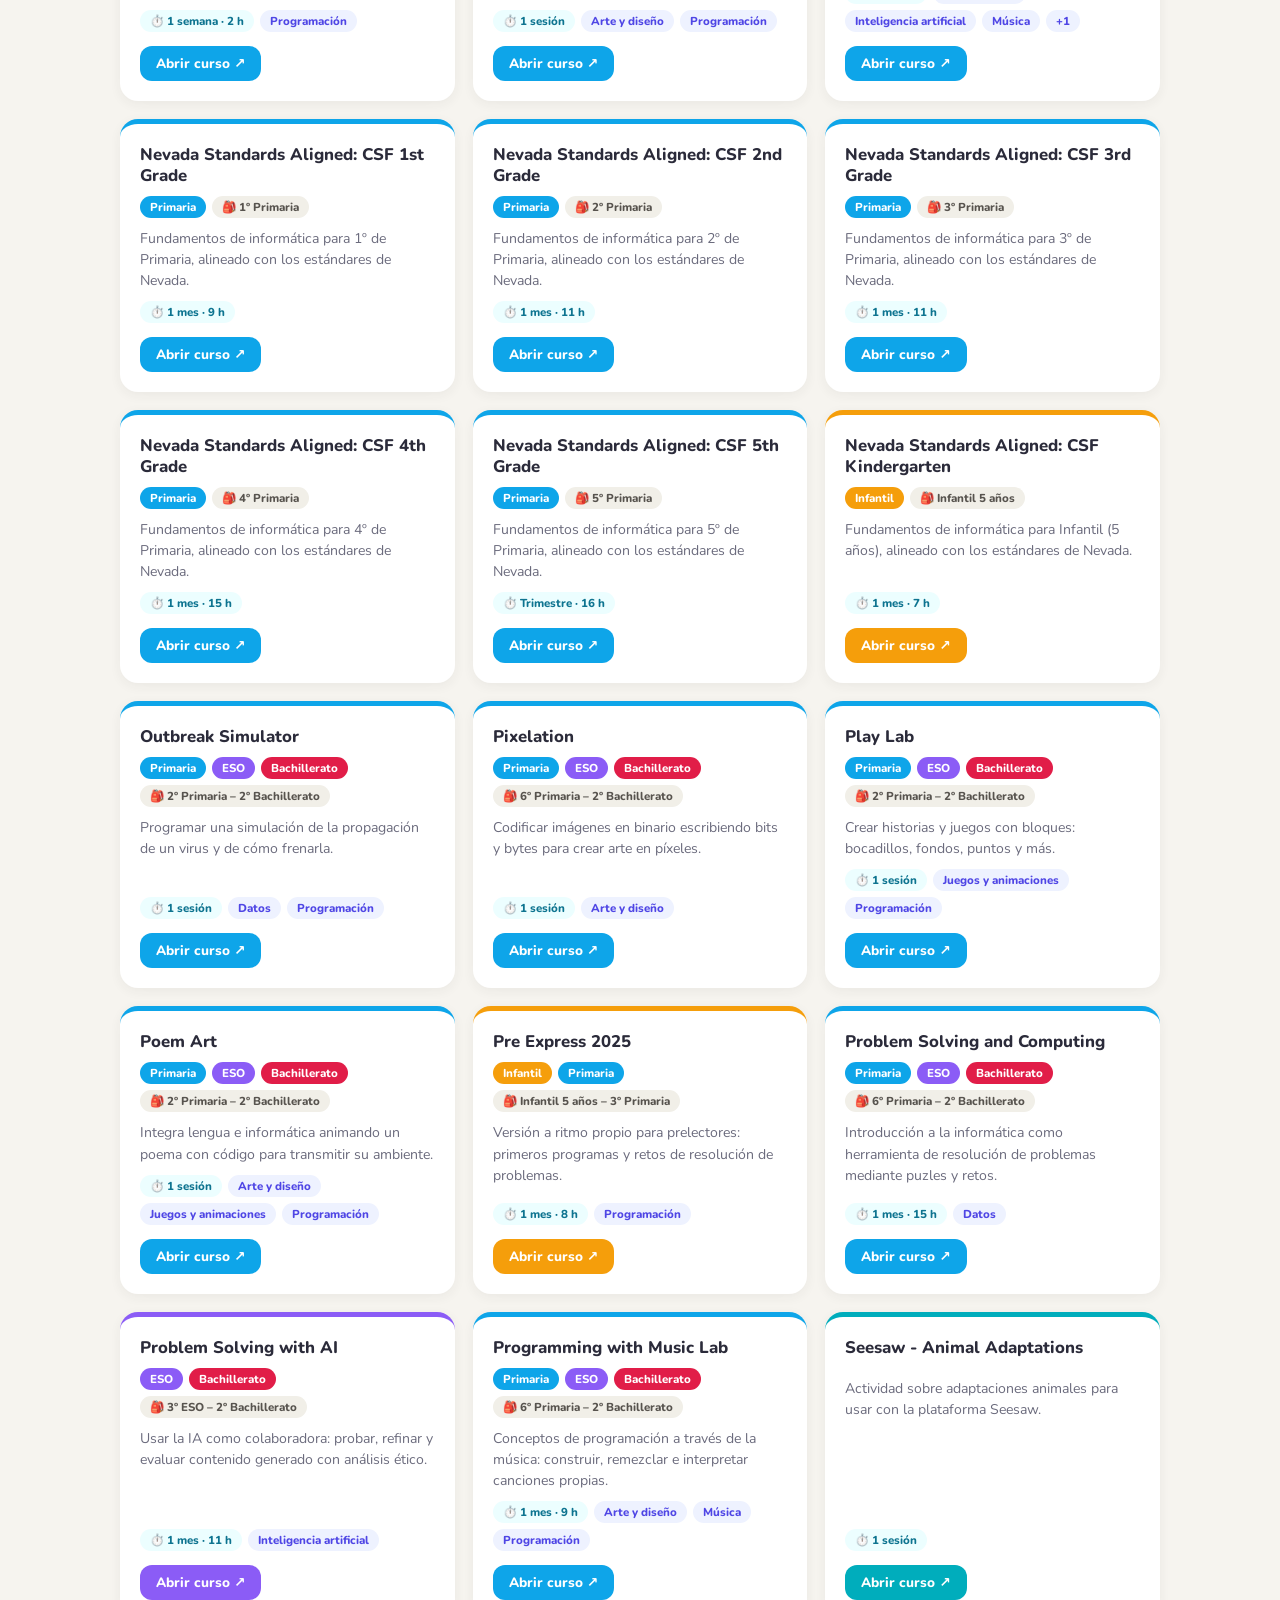
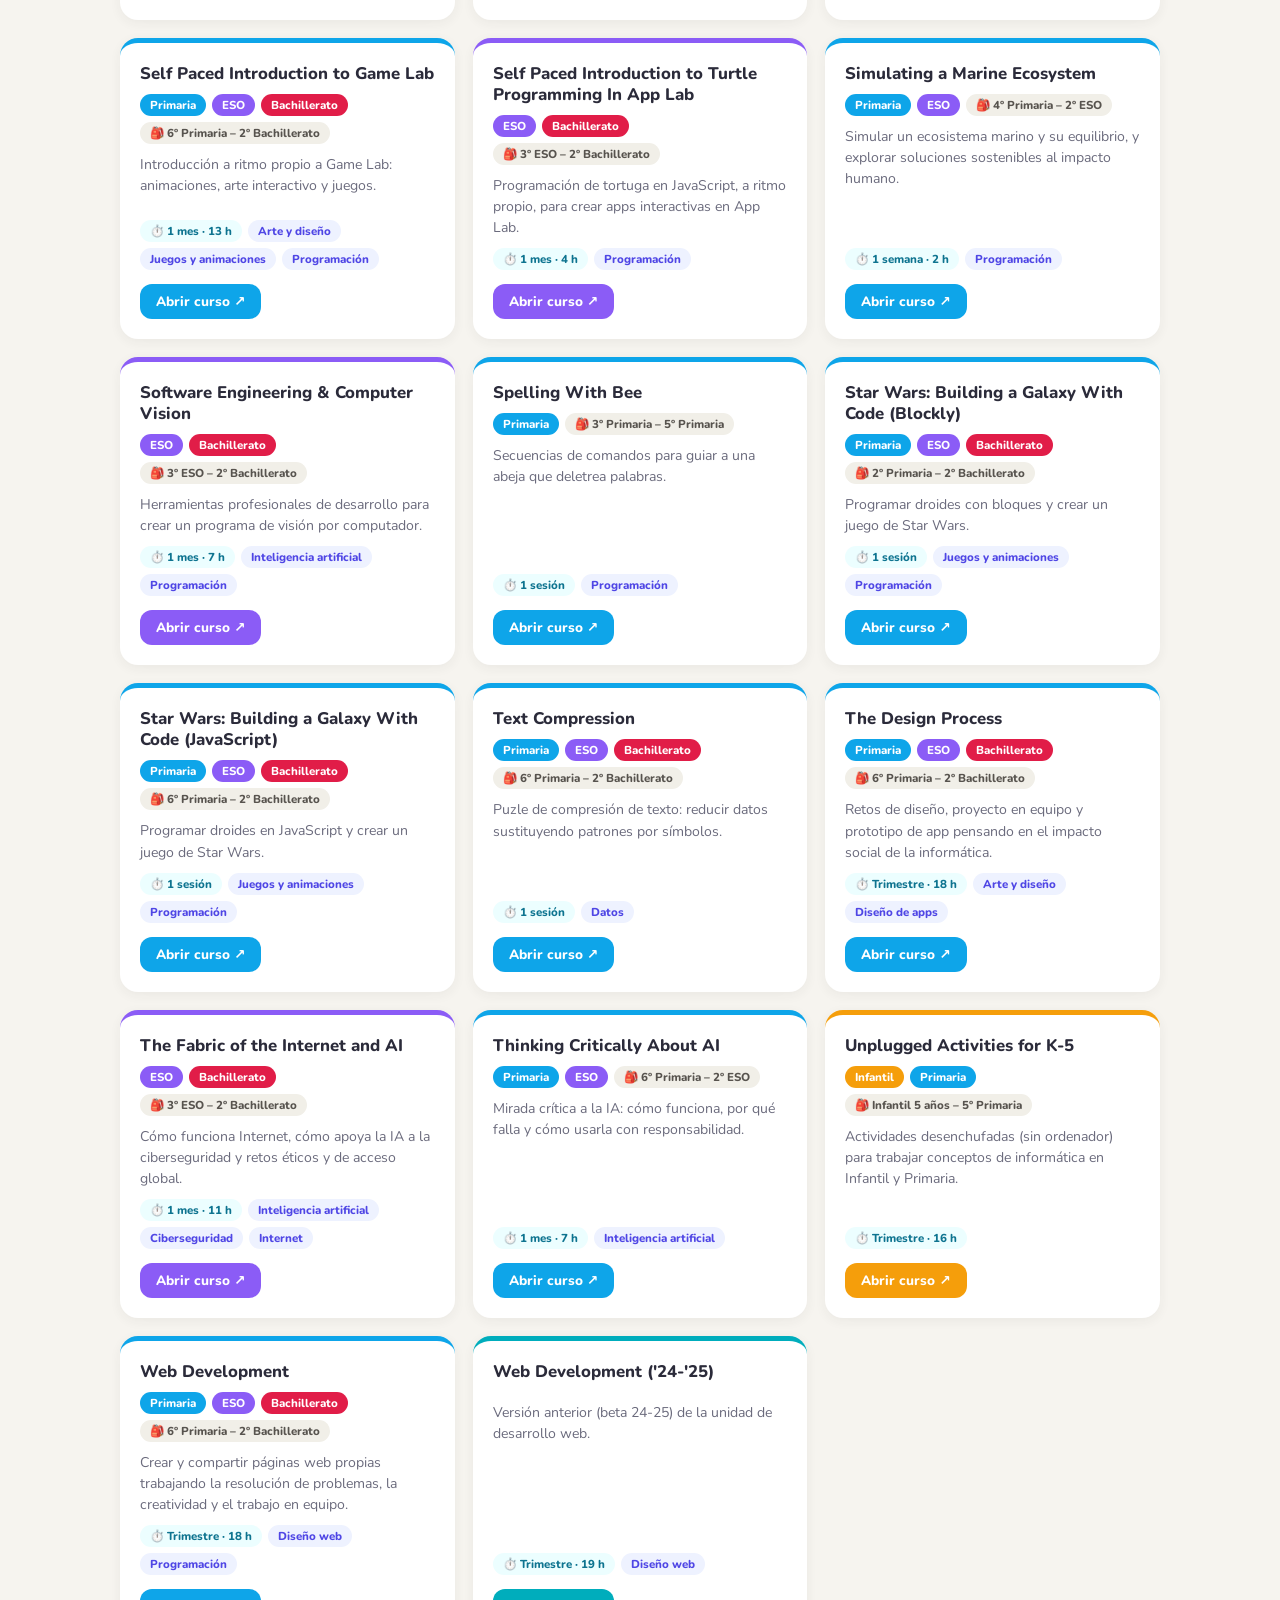
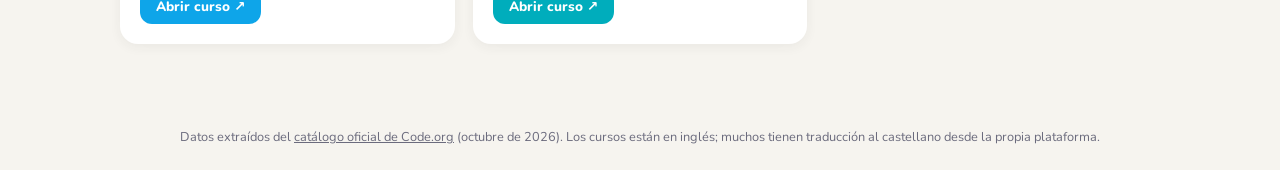
==== commit ae01e062: "Versión en valenciano (3/3): catálogos de Code.org y Raspberry Pi, recomendador y guía de mantenimie" ====
--- a/codeorg.html
+++ b/codeorg.html
@@ -88,6 +88,7 @@
 </style>
 <link rel="stylesheet" href="tema.css">
 <script>(function(){var t=null;try{t=localStorage.getItem("tema")}catch(e){}var d=t?t==="oscuro":!!(window.matchMedia&&matchMedia("(prefers-color-scheme: dark)").matches);document.documentElement.dataset.theme=d?"dark":"light";})();</script>
+<script src="i18n.js" data-pagina="codeorg"></script>
 </head>
 <body>
 <header>
@@ -115,15 +116,19 @@
 
 <div class="tabs" id="tabs"></div>
 <div class="chips" id="chips"></div>
-<p class="note">ℹ️ Los niveles son una <strong>equivalencia aproximada</strong> de los grados de EE. UU. Las horas son las que indica Code.org; los cursos de más de 100 h están pensados para clase diaria durante todo un año, así que lo habitual es usar solo algunas de sus unidades.</p>
+<p class="note" data-i18n="nota">ℹ️ Los niveles son una <strong>equivalencia aproximada</strong> de los grados de EE. UU. Las horas son las que indica Code.org; los cursos de más de 100 h están pensados para clase diaria durante todo un año, así que lo habitual es usar solo algunas de sus unidades.</p>
 <div class="count" id="count"></div>
 <main class="grid" id="grid"></main>
 
-<footer>Datos extraídos del <a href="https://studio.code.org/catalog" target="_blank" rel="noopener">catálogo oficial de Code.org</a> (octubre de 2026). Los cursos están en inglés; muchos tienen traducción al castellano desde la propia plataforma.</footer>
+<footer data-i18n="pie">Datos extraídos del <a href="https://studio.code.org/catalog" target="_blank" rel="noopener">catálogo oficial de Code.org</a> (octubre de 2026). Los cursos están en inglés; muchos tienen traducción al castellano desde la propia plataforma.</footer>
 
 <script>
 const CURSOS = [{"id": "aiml-2026", "titulo": "AI and Machine Learning", "descripcion": "Cómo aprenden las máquinas a partir de datos; proyectos con datos reales y diseño de una app que resuelva un problema cercano.", "enlace": "https://studio.code.org/courses/aiml-2026", "niveles": "6º Primaria – 2º Bachillerato", "etapas": "Primaria, ESO, Bachillerato", "grados_eeuu": "6,7,8,9,10,11,12", "duracion": "Trimestre", "horas_aprox": 19, "temas": ["Inteligencia artificial", "Datos"]}, {"id": "ai-and-the-systems-that-power-it-2025", "titulo": "AI and the Systems that Power It", "descripcion": "Relación de la IA con los sistemas informáticos, el IoT y la robótica, con foco en ética, equidad e impacto.", "enlace": "https://studio.code.org/courses/ai-and-the-systems-that-power-it-2025", "niveles": "3º ESO – 2º Bachillerato", "etapas": "ESO, Bachillerato", "grados_eeuu": "9,10,11,12", "duracion": "1 mes", "horas_aprox": 11, "temas": ["Inteligencia artificial", "Hardware"]}, {"id": "ai-discoveries-2026", "titulo": "AI Discoveries", "descripcion": "Curso completo de informática e IA: el alumnado crea webs, apps y juegos mientras aprende a analizar y dar forma a los sistemas de IA que le rodean.", "enlace": "https://studio.code.org/courses/ai-discoveries-2026", "niveles": "6º Primaria – 2º ESO", "etapas": "Primaria, ESO", "grados_eeuu": "6,7,8", "duracion": "Curso completo", "horas_aprox": 159, "temas": ["Diseño de apps", "Inteligencia artificial", "Ciberseguridad", "Datos", "Alfabetización digital", "Juegos y animaciones", "Hardware", "Música", "Computación física", "Diseño web", "Programación"]}, {"id": "ai-ethics-2023", "titulo": "AI Ethics", "descripcion": "Impactos sociales de la IA: beneficios buscados y consecuencias no deseadas.", "enlace": "https://studio.code.org/courses/ai-ethics-2023", "niveles": "1º ESO – 2º Bachillerato", "etapas": "ESO, Bachillerato", "grados_eeuu": "7,8,9,10,11,12", "duracion": "1 semana", "horas_aprox": 1, "temas": ["Inteligencia artificial", "Datos"]}, {"id": "oceans", "titulo": "AI for Oceans", "descripcion": "Introducción divertida a la IA: se entrena un modelo de aprendizaje automático para distinguir peces de basura en el océano.", "enlace": "https://studio.code.org/courses/oceans", "niveles": "3º Primaria – 2º Bachillerato", "etapas": "Primaria, ESO, Bachillerato", "grados_eeuu": "3,4,5,6,7,8,9,10,11,12", "duracion": "1 sesión", "horas_aprox": 1, "temas": ["Inteligencia artificial", "Datos"]}, {"id": "artificial-intelligence-foundations-2025", "titulo": "AI Foundations (Global)", "descripcion": "Aprender a programar, pensar críticamente sobre la IA y usar la tecnología para resolver problemas reales (versión internacional).", "enlace": "https://studio.code.org/courses/artificial-intelligence-foundations-2025", "niveles": "3º ESO – 2º Bachillerato", "etapas": "ESO, Bachillerato", "grados_eeuu": "9,10,11,12", "duracion": "Semestre", "horas_aprox": 65, "temas": ["Inteligencia artificial", "Ciberseguridad", "Datos", "Hardware", "Internet", "Programación"]}, {"id": "artificial-intelligence-foundations-india-2025", "titulo": "AI Foundations (India)", "descripcion": "Versión para India del curso de fundamentos de IA.", "enlace": "https://studio.code.org/courses/artificial-intelligence-foundations-india-2025", "niveles": "3º ESO – 2º Bachillerato", "etapas": "ESO, Bachillerato", "grados_eeuu": "9,10,11,12", "duracion": "1 mes", "horas_aprox": 11, "temas": ["Inteligencia artificial"]}, {"id": "ai-foundations-year1-2026", "titulo": "AI Foundations Year 1", "descripcion": "Curso anual de fundamentos: programación, pensamiento crítico sobre la IA y resolución de problemas reales con tecnología.", "enlace": "https://studio.code.org/courses/ai-foundations-year1-2026", "niveles": "3º ESO – 2º Bachillerato", "etapas": "ESO, Bachillerato", "grados_eeuu": "9,10,11,12", "duracion": "Curso completo", "horas_aprox": 120, "temas": ["Diseño de apps", "Inteligencia artificial", "Ciberseguridad", "Datos", "Hardware", "Internet", "Diseño web", "Programación"]}, {"id": "ai-foundations-designing-and-building-with-ai-2026", "titulo": "AI Foundations: Designing and Building with AI", "descripcion": "Semestre centrado en diseñar y construir apps y webs apoyándose en herramientas de IA.", "enlace": "https://studio.code.org/courses/ai-foundations-designing-and-building-with-ai-2026", "niveles": "3º ESO – 2º Bachillerato", "etapas": "ESO, Bachillerato", "grados_eeuu": "9,10,11,12", "duracion": "Semestre", "horas_aprox": 63, "temas": ["Diseño de apps", "Inteligencia artificial", "Diseño web", "Programación"]}, {"id": "ai-foundations-exploring-ai-and-cs-2026", "titulo": "AI Foundations: Exploring AI and CS", "descripcion": "Semestre de exploración de la IA y la informática: programación, datos, ciberseguridad y pensamiento crítico.", "enlace": "https://studio.code.org/courses/ai-foundations-exploring-ai-and-cs-2026", "niveles": "3º ESO – 2º Bachillerato", "etapas": "ESO, Bachillerato", "grados_eeuu": "9,10,11,12", "duracion": "Semestre", "horas_aprox": 80, "temas": ["Inteligencia artificial", "Ciberseguridad", "Datos", "Hardware", "Internet", "Programación"]}, {"id": "ai-powered-threats-and-defenses-2026", "titulo": "AI-Powered Threats and Defenses", "descripcion": "Cómo se producen los ciberataques, cómo se construyen las defensas y cómo la IA está cambiando ambos lados.", "enlace": "https://studio.code.org/courses/ai-powered-threats-and-defenses-2026", "niveles": "3º ESO – 2º Bachillerato", "etapas": "ESO, Bachillerato", "grados_eeuu": "9,10,11,12", "duracion": "1 mes", "horas_aprox": 11, "temas": ["Inteligencia artificial", "Ciberseguridad"]}, {"id": "artist", "titulo": "Artist", "descripcion": "Programación con bloques para dibujar figuras cada vez más complejas.", "enlace": "https://studio.code.org/courses/artist", "niveles": "2º Primaria – 2º Bachillerato", "etapas": "Primaria, ESO, Bachillerato", "grados_eeuu": "2,3,4,5,6,7,8,9,10,11,12", "duracion": "1 sesión", "horas_aprox": 1, "temas": ["Arte y diseño", "Programación"]}, {"id": "career-journeys-for-elementary-2025", "titulo": "Career Journeys for Elementary", "descripcion": "Exploración de profesiones de informática e IA y proyecto en Sprite Lab sobre la tecnología en un oficio que les interese.", "enlace": "https://studio.code.org/courses/career-journeys-for-elementary-2025", "niveles": "3º Primaria – 5º Primaria", "etapas": "Primaria", "grados_eeuu": "3,4,5", "duracion": "1 sesión", "horas_aprox": 1, "temas": ["Inteligencia artificial", "Programación"]}, {"id": "basketball", "titulo": "Choose your team and make a basketball game", "descripcion": "Qué son los eventos en programación creando y personalizando un juego de baloncesto.", "enlace": "https://studio.code.org/courses/basketball", "niveles": "2º Primaria – 2º Bachillerato", "etapas": "Primaria, ESO, Bachillerato", "grados_eeuu": "2,3,4,5,6,7,8,9,10,11,12", "duracion": "1 sesión", "horas_aprox": 1, "temas": ["Juegos y animaciones", "Programación"]}, {"id": "hourofcode", "titulo": "Classic Maze", "descripcion": "Laberinto clásico para iniciarse en la programación con personajes de videojuegos conocidos.", "enlace": "https://studio.code.org/courses/hourofcode", "niveles": "Infantil 5 años – 4º Primaria", "etapas": "Infantil, Primaria", "grados_eeuu": "K,1,2,3,4", "duracion": "1 sesión", "horas_aprox": 1, "temas": ["Programación"]}, {"id": "code-break", "titulo": "Code Break", "descripcion": "Retos y actividades interactivas de programación para todos los niveles, incluso sin ordenador.", "enlace": "https://studio.code.org/courses/code-break", "niveles": "2º ESO – 2º Bachillerato", "etapas": "ESO, Bachillerato", "grados_eeuu": "8,9,10,11,12", "duracion": "1 mes", "horas_aprox": 9, "temas": ["Programación"]}, {"id": "code-break-younger", "titulo": "Code Break for Younger Students", "descripcion": "Versión para los más pequeños: retos y actividades de programación, incluso sin ordenador.", "enlace": "https://studio.code.org/courses/code-break-younger", "niveles": "Infantil 5 años – 1º ESO", "etapas": "Infantil, Primaria, ESO", "grados_eeuu": "K,1,2,3,4,5,6,7", "duracion": "1 mes", "horas_aprox": 9, "temas": ["Programación"]}, {"id": "frozen", "titulo": "Code with Anna and Elsa", "descripcion": "Dibujar copos de nieve y patrones con código en un escenario invernal.", "enlace": "https://studio.code.org/courses/frozen", "niveles": "1º Primaria – 4º Primaria", "etapas": "Primaria", "grados_eeuu": "1,2,3,4", "duracion": "1 sesión", "horas_aprox": 1, "temas": ["Arte y diseño", "Programación"]}, {"id": "sports", "titulo": "Code your own sports game", "descripcion": "Programar un juego deportivo propio trabajando los eventos mediante puzles.", "enlace": "https://studio.code.org/courses/sports", "niveles": "2º Primaria – 2º Bachillerato", "etapas": "Primaria, ESO, Bachillerato", "grados_eeuu": "2,3,4,5,6,7,8,9,10,11,12", "duracion": "1 sesión", "horas_aprox": 1, "temas": ["Juegos y animaciones", "Programación"]}, {"id": "csc-starquilts-2023", "titulo": "Coding a Geometric Star Quilt", "descripcion": "Patrones geométricos con código para diseñar una colcha de estrellas: matemáticas y creatividad.", "enlace": "https://studio.code.org/courses/csc-starquilts-2023", "niveles": "3º Primaria – 5º Primaria", "etapas": "Primaria", "grados_eeuu": "3,4,5", "duracion": "1 semana", "horas_aprox": 2, "temas": ["Arte y diseño", "Programación"]}, {"id": "csc-timecapsule-2023", "titulo": "Coding a Time Capsule", "descripcion": "Crear una cápsula del tiempo digital en forma de poema animado.", "enlace": "https://studio.code.org/courses/csc-timecapsule-2023", "niveles": "3º Primaria – 5º Primaria", "etapas": "Primaria", "grados_eeuu": "3,4,5", "duracion": "1 semana", "horas_aprox": 3, "temas": ["Arte y diseño", "Juegos y animaciones", "Programación"]}, {"id": "csc-bookcovers-2023", "titulo": "Coding Book Covers", "descripcion": "Crear con código la portada interactiva de un libro mostrando personajes y ambientación.", "enlace": "https://studio.code.org/courses/csc-bookcovers-2023", "niveles": "3º Primaria – 5º Primaria", "etapas": "Primaria", "grados_eeuu": "3,4,5", "duracion": "1 semana", "horas_aprox": 2, "temas": ["Arte y diseño", "Diseño de apps", "Juegos y animaciones", "Programación"]}, {"id": "csc-mappinglandmarks-2023", "titulo": "Coding Interactive Maps", "descripcion": "Programar un mapa interactivo que cuenta una historia y explora información geográfica.", "enlace": "https://studio.code.org/courses/csc-mappinglandmarks-2023", "niveles": "3º Primaria – 5º Primaria", "etapas": "Primaria", "grados_eeuu": "3,4,5", "duracion": "1 semana", "horas_aprox": 3, "temas": ["Arte y diseño", "Diseño de apps", "Juegos y animaciones", "Programación"]}, {"id": "coding-with-ai", "titulo": "Coding with AI", "descripcion": "Uso ético y eficaz de la IA generativa para explicar código, resolver problemas y generar código.", "enlace": "https://studio.code.org/courses/coding-with-ai", "niveles": "6º Primaria – 2º Bachillerato", "etapas": "Primaria, ESO, Bachillerato", "grados_eeuu": "6,7,8,9,10,11,12", "duracion": "1 semana", "horas_aprox": 3, "temas": ["Inteligencia artificial", "Programación"]}, {"id": "coding-with-music-2025", "titulo": "Coding with Music", "descripcion": "Secuencias, funciones y eventos a través de la música, con profesionales reales de la música y la tecnología.", "enlace": "https://studio.code.org/courses/coding-with-music-2025", "niveles": "3º Primaria – 5º Primaria", "etapas": "Primaria", "grados_eeuu": "3,4,5", "duracion": "1 semana", "horas_aprox": 2, "temas": ["Arte y diseño", "Música", "Programación"]}, {"id": "poetry-2023", "titulo": "Coding with Poetry", "descripcion": "Poemas interactivos que expresan con código el tono y el ambiente del texto.", "enlace": "https://studio.code.org/courses/poetry-2023", "niveles": "3º Primaria – 2º ESO", "etapas": "Primaria, ESO", "grados_eeuu": "3,4,5,6,7,8", "duracion": "1 semana", "horas_aprox": 3, "temas": ["Arte y diseño", "Juegos y animaciones", "Programación"]}, {"id": "csa-2025", "titulo": "Computer Science A", "descripcion": "Curso anual de Java e ingeniería del software (AP CSA) con enfoque de «objetos primero».", "enlace": "https://studio.code.org/courses/csa-2025", "niveles": "3º ESO – 2º Bachillerato", "etapas": "ESO, Bachillerato", "grados_eeuu": "9,10,11,12", "duracion": "Curso completo", "horas_aprox": 120, "temas": ["Arte y diseño", "Datos", "Juegos y animaciones", "Programación"]}, {"id": "csa-alt-2025", "titulo": "Computer Science A ('25-'26)", "descripcion": "Curso anual de Java e ingeniería del software (AP CSA), en el orden oficial del College Board.", "enlace": "https://studio.code.org/courses/csa-alt-2025", "niveles": "3º ESO – 2º Bachillerato", "etapas": "ESO, Bachillerato", "grados_eeuu": "9,10,11,12", "duracion": "Curso completo", "horas_aprox": 104, "temas": ["Arte y diseño", "Datos", "Juegos y animaciones", "Programación"]}, {"id": "csd-2026", "titulo": "Computer Science Discoveries", "descripcion": "Curso introductorio que presenta la informática como medio de creatividad, comunicación y resolución de problemas.", "enlace": "https://studio.code.org/courses/csd-2026", "niveles": "6º Primaria – 2º Bachillerato", "etapas": "Primaria, ESO, Bachillerato", "grados_eeuu": "6,7,8,9,10,11,12", "duracion": "Curso completo", "horas_aprox": 167, "temas": ["Arte y diseño", "Diseño de apps", "Inteligencia artificial", "Datos", "Juegos y animaciones", "Computación física", "Diseño web", "Programación"]}, {"id": "csp-2025", "titulo": "Computer Science Principles", "descripcion": "Introducción (o curso AP) a la informática y a cómo la tecnología impacta en el mundo.", "enlace": "https://studio.code.org/courses/csp-2025", "niveles": "3º ESO – 2º Bachillerato", "etapas": "ESO, Bachillerato", "grados_eeuu": "9,10,11,12", "duracion": "Curso completo", "horas_aprox": 87, "temas": ["Diseño de apps", "Ciberseguridad", "Datos", "Internet", "Programación"]}, {"id": "computer-vision", "titulo": "Computer Vision", "descripcion": "Fundamentos, aplicaciones e implicaciones éticas de la visión por computador.", "enlace": "https://studio.code.org/courses/computer-vision", "niveles": "3º ESO – 2º Bachillerato", "etapas": "ESO, Bachillerato", "grados_eeuu": "9,10,11,12", "duracion": "1 mes", "horas_aprox": 12, "temas": ["Inteligencia artificial"]}, {"id": "computing-foundations-for-a-digital-age-2027", "titulo": "Computing Foundations for a Digital Age: Indiana (AI Foundations)", "descripcion": "Versión de AI Foundations adaptada al estado de Indiana: programación, IA crítica y resolución de problemas.", "enlace": "https://studio.code.org/courses/computing-foundations-for-a-digital-age-2027", "niveles": "3º ESO – 2º Bachillerato", "etapas": "ESO, Bachillerato", "grados_eeuu": "9,10,11,12", "duracion": "Semestre", "horas_aprox": 66, "temas": ["Inteligencia artificial", "Ciberseguridad", "Datos", "Hardware", "Internet", "Programación"]}, {"id": "counting-csc-2021", "titulo": "Counting with Laurel", "descripcion": "Contar, sumar y usar bucles para guiar a un personaje por un laberinto recogiendo tesoros.", "enlace": "https://studio.code.org/courses/counting-csc-2021", "niveles": "3º Primaria – 5º Primaria", "etapas": "Primaria", "grados_eeuu": "3,4,5", "duracion": "1 sesión", "horas_aprox": 1, "temas": ["Programación"]}, {"id": "coursea-2025", "titulo": "Course A", "descripcion": "Primeros pasos: trabajo en equipo, resolución de problemas y programación con bucles y eventos.", "enlace": "https://studio.code.org/courses/coursea-2025", "niveles": "Infantil 5 años – 1º Primaria", "etapas": "Infantil, Primaria", "grados_eeuu": "K,1", "duracion": "1 mes", "horas_aprox": 9, "temas": ["Programación"]}, {"id": "courseb-2025", "titulo": "Course B", "descripcion": "Continuación de los fundamentos de programación, perseverancia y pensamiento crítico; al final se crean juegos en Play Lab.", "enlace": "https://studio.code.org/courses/courseb-2025", "niveles": "1º Primaria – 2º Primaria", "etapas": "Primaria", "grados_eeuu": "1,2", "duracion": "1 mes", "horas_aprox": 10, "temas": ["Programación"]}, {"id": "coursec-2025", "titulo": "Course C", "descripcion": "Programas con secuencias, bucles y eventos, estrategias de resolución de problemas y juegos interactivos.", "enlace": "https://studio.code.org/courses/coursec-2025", "niveles": "2º Primaria – 3º Primaria", "etapas": "Primaria", "grados_eeuu": "2,3", "duracion": "1 mes", "horas_aprox": 13, "temas": ["Programación"]}, {"id": "coursed-2025", "titulo": "Course D", "descripcion": "Repasa bucles y eventos y avanza hacia algoritmos, condicionales y más.", "enlace": "https://studio.code.org/courses/coursed-2025", "niveles": "3º Primaria – 4º Primaria", "etapas": "Primaria", "grados_eeuu": "3,4", "duracion": "Trimestre", "horas_aprox": 16, "temas": ["Arte y diseño", "Juegos y animaciones", "Programación"]}, {"id": "coursee-2025", "titulo": "Course E", "descripcion": "Introducción al entorno Sprite Lab; al final el alumnado programa un juego o un dibujo propio.", "enlace": "https://studio.code.org/courses/coursee-2025", "niveles": "4º Primaria – 5º Primaria", "etapas": "Primaria", "grados_eeuu": "4,5", "duracion": "Trimestre", "horas_aprox": 18, "temas": ["Arte y diseño", "Diseño de apps", "Juegos y animaciones", "Internet", "Programación"]}, {"id": "coursef-2025", "titulo": "Course F", "descripcion": "Variables y toma de decisiones con más autonomía para crear un proyecto interactivo.", "enlace": "https://studio.code.org/courses/coursef-2025", "niveles": "5º Primaria", "etapas": "Primaria", "grados_eeuu": "5", "duracion": "Trimestre", "horas_aprox": 17, "temas": ["Arte y diseño", "Diseño de apps", "Juegos y animaciones", "Internet", "Programación"]}, {"id": "devices-2026", "titulo": "Creating Apps with Devices - Circuit Playground", "descripcion": "Programas en App Lab con la placa Circuit Playground usando entradas y salidas como las de los dispositivos inteligentes.", "enlace": "https://studio.code.org/courses/devices-2026", "niveles": "6º Primaria – 2º Bachillerato", "etapas": "Primaria, ESO, Bachillerato", "grados_eeuu": "6,7,8,9,10,11,12", "duracion": "Trimestre", "horas_aprox": 23, "temas": ["Arte y diseño", "Diseño de apps", "Computación física", "Programación"]}, {"id": "microbit-2026", "titulo": "Creating Apps with Devices - micro:bit", "descripcion": "Programas en App Lab con la placa micro:bit usando entradas y salidas como las de los dispositivos inteligentes.", "enlace": "https://studio.code.org/courses/microbit-2026", "niveles": "6º Primaria – 2º Bachillerato", "etapas": "Primaria, ESO, Bachillerato", "grados_eeuu": "6,7,8,9,10,11,12", "duracion": "Trimestre", "horas_aprox": 21, "temas": ["Arte y diseño", "Diseño de apps", "Computación física", "Programación"]}, {"id": "csa-consumer-review-lab", "titulo": "CSA Consumer Review Lab", "descripcion": "Laboratorio de Java para practicar llamadas a métodos y manejo de cadenas analizando reseñas de consumidores.", "enlace": "https://studio.code.org/courses/csa-consumer-review-lab", "niveles": "3º ESO – 2º Bachillerato", "etapas": "ESO, Bachillerato", "grados_eeuu": "9,10,11,12", "duracion": "1 mes", "horas_aprox": 4, "temas": ["Datos", "Programación"]}, {"id": "csa-data-lab", "titulo": "CSA Data Lab", "descripcion": "Laboratorio de Java que incorpora conjuntos de datos reales a tareas de programación.", "enlace": "https://studio.code.org/courses/csa-data-lab", "niveles": "3º ESO – 2º Bachillerato", "etapas": "ESO, Bachillerato", "grados_eeuu": "9,10,11,12", "duracion": "1 mes", "horas_aprox": 6, "temas": ["Datos", "Programación"]}, {"id": "csa-magpie-lab", "titulo": "CSA Magpie Lab", "descripcion": "Introducción al procesamiento del lenguaje natural creando en Java un programa que responde a frases.", "enlace": "https://studio.code.org/courses/csa-magpie-lab", "niveles": "3º ESO – 2º Bachillerato", "etapas": "ESO, Bachillerato", "grados_eeuu": "9,10,11,12", "duracion": "1 semana", "horas_aprox": 3, "temas": ["Programación"]}, {"id": "customizing-llms-2025", "titulo": "Customizing Language Models (2025)", "descripcion": "Personalizar chatbots y modelos de lenguaje con AI Chat Lab.", "enlace": "https://studio.code.org/courses/customizing-llms-2025", "niveles": "2º ESO – 2º Bachillerato", "etapas": "ESO, Bachillerato", "grados_eeuu": "8,9,10,11,12", "duracion": "1 mes", "horas_aprox": 14, "temas": ["Inteligencia artificial"]}, {"id": "cybersecurity-and-global-impacts-2025", "titulo": "Cybersecurity and Global Impacts", "descripcion": "Impacto de la tecnología en la privacidad y la seguridad; proyecto ético de «escuela del futuro».", "enlace": "https://studio.code.org/courses/cybersecurity-and-global-impacts-2025", "niveles": "3º ESO – 2º Bachillerato", "etapas": "ESO, Bachillerato", "grados_eeuu": "9,10,11,12", "duracion": "1 mes", "horas_aprox": 9, "temas": ["Ciberseguridad"]}, {"id": "dance-2019", "titulo": "Dance Party", "descripcion": "Una de las actividades más populares: programar personajes animados que bailan. Requiere sonido.", "enlace": "https://studio.code.org/courses/dance-2019", "niveles": "2º Primaria – 2º Bachillerato", "etapas": "Primaria, ESO, Bachillerato", "grados_eeuu": "2,3,4,5,6,7,8,9,10,11,12", "duracion": "1 sesión", "horas_aprox": 1, "temas": ["Juegos y animaciones", "Programación"]}, {"id": "dance", "titulo": "Dance Party (2018)", "descripcion": "Programar personajes animados que bailan al ritmo de la música (versión 2018). Requiere sonido.", "enlace": "https://studio.code.org/courses/dance", "niveles": "2º Primaria – 2º Bachillerato", "etapas": "Primaria, ESO, Bachillerato", "grados_eeuu": "2,3,4,5,6,7,8,9,10,11,12", "duracion": "1 sesión", "horas_aprox": 1, "temas": ["Juegos y animaciones", "Programación"]}, {"id": "dance-unplugged", "titulo": "Dance Party Unplugged", "descripcion": "Versión sin ordenador de Dance Party para entender los eventos y la sincronización.", "enlace": "https://studio.code.org/courses/dance-unplugged", "niveles": "2º Primaria – 2º ESO", "etapas": "Primaria, ESO", "grados_eeuu": "2,3,4,5,6,7,8", "duracion": "1 sesión", "horas_aprox": 1, "temas": ["Programación"]}, {"id": "dance-ai-2023", "titulo": "Dance Party: AI Edition", "descripcion": "Primera experiencia con programación e IA creando coreografías en un entorno seguro y creativo.", "enlace": "https://studio.code.org/courses/dance-ai-2023", "niveles": "3º Primaria – 2º ESO", "etapas": "Primaria, ESO", "grados_eeuu": "3,4,5,6,7,8", "duracion": "1 sesión", "horas_aprox": 1, "temas": ["Arte y diseño", "Inteligencia artificial", "Juegos y animaciones", "Programación"]}, {"id": "data-society-2026", "titulo": "Data and Society", "descripcion": "Importancia de los datos para resolver problemas y cómo ayudan los ordenadores a procesarlos.", "enlace": "https://studio.code.org/courses/data-society-2026", "niveles": "6º Primaria – 2º Bachillerato", "etapas": "Primaria, ESO, Bachillerato", "grados_eeuu": "6,7,8,9,10,11,12", "duracion": "1 mes", "horas_aprox": 15, "temas": ["Datos"]}, {"id": "explore-data-1-2021", "titulo": "Data Visualization", "descripcion": "Explorar datos con diagramas de barras e histogramas programando en App Lab.", "enlace": "https://studio.code.org/courses/explore-data-1-2021", "niveles": "6º Primaria – 2º Bachillerato", "etapas": "Primaria, ESO, Bachillerato", "grados_eeuu": "6,7,8,9,10,11,12", "duracion": "1 sesión", "horas_aprox": 1, "temas": ["Datos", "Programación"]}, {"id": "infinity", "titulo": "Disney Infinity Play Lab", "descripcion": "Crear un videojuego con bloques junto a personajes de Disney.", "enlace": "https://studio.code.org/courses/infinity", "niveles": "2º Primaria – 3º ESO", "etapas": "Primaria, ESO", "grados_eeuu": "2,3,4,5,6,7,8,9", "duracion": "1 sesión", "horas_aprox": 1, "temas": ["Juegos y animaciones", "Programación"]}, {"id": "elem-game-design-2024", "titulo": "Elementary Game Design", "descripcion": "Unidad breve de diseño y programación de videojuegos para Primaria.", "enlace": "https://studio.code.org/courses/elem-game-design-2024", "niveles": "3º Primaria – 5º Primaria", "etapas": "Primaria", "grados_eeuu": "3,4,5", "duracion": "1 semana", "horas_aprox": 3, "temas": ["Arte y diseño", "Juegos y animaciones", "Programación"]}, {"id": "csp5-virtual", "titulo": "Event-Driven Programming in App Lab", "descripcion": "Introducción a ritmo propio a App Lab: apps interactivas en JavaScript basadas en eventos.", "enlace": "https://studio.code.org/courses/csp5-virtual", "niveles": "3º ESO – 2º Bachillerato", "etapas": "ESO, Bachillerato", "grados_eeuu": "9,10,11,12", "duracion": "1 mes", "horas_aprox": 8, "temas": ["Programación"]}, {"id": "exploring-gen-ai-2025", "titulo": "Exploring Generative AI (2025)", "descripcion": "Desmitificar la IA generativa con proyectos prácticos y debates éticos para formar creadores críticos.", "enlace": "https://studio.code.org/courses/exploring-gen-ai-2025", "niveles": "2º ESO – 2º Bachillerato", "etapas": "ESO, Bachillerato", "grados_eeuu": "8,9,10,11,12", "duracion": "Trimestre", "horas_aprox": 26, "temas": ["Inteligencia artificial"]}, {"id": "express-2025", "titulo": "Express", "descripcion": "Curso a ritmo propio para aprender a programar, resolver problemas y superar retos.", "enlace": "https://studio.code.org/courses/express-2025", "niveles": "3º Primaria – 2º ESO", "etapas": "Primaria, ESO", "grados_eeuu": "3,4,5,6,7,8", "duracion": "Trimestre", "horas_aprox": 27, "temas": ["Programación"]}, {"id": "ey-ecosystems", "titulo": "EY Ecosystems (Preview)", "descripcion": "Avance de una unidad sobre ecosistemas para las primeras etapas.", "enlace": "https://studio.code.org/courses/ey-ecosystems", "niveles": "", "etapas": "", "grados_eeuu": "", "duracion": "1 semana", "horas_aprox": 2, "temas": []}, {"id": "flappy", "titulo": "Flappy Code", "descripcion": "Crear un juego tipo Flappy con bloques en una actividad introductoria.", "enlace": "https://studio.code.org/courses/flappy", "niveles": "2º Primaria – 2º Bachillerato", "etapas": "Primaria, ESO, Bachillerato", "grados_eeuu": "2,3,4,5,6,7,8,9,10,11,12", "duracion": "1 sesión", "horas_aprox": 1, "temas": ["Juegos y animaciones", "Programación"]}, {"id": "focus-on-coding-2026", "titulo": "Focus on Coding (AI Discoveries)", "descripcion": "Itinerario de AI Discoveries centrado en reforzar la programación: webs, apps y más.", "enlace": "https://studio.code.org/courses/focus-on-coding-2026", "niveles": "6º Primaria – 2º Bachillerato", "etapas": "Primaria, ESO, Bachillerato", "grados_eeuu": "6,7,8,9,10,11,12", "duracion": "Curso completo", "horas_aprox": 114, "temas": ["Arte y diseño", "Juegos y animaciones", "Computación física", "Diseño web", "Programación"]}, {"id": "focus-on-creativity-2026", "titulo": "Focus on Creativity (AI Discoveries)", "descripcion": "Itinerario de AI Discoveries centrado en la creatividad: webs, animaciones, juegos y apps para dispositivos.", "enlace": "https://studio.code.org/courses/focus-on-creativity-2026", "niveles": "6º Primaria – 2º Bachillerato", "etapas": "Primaria, ESO, Bachillerato", "grados_eeuu": "6,7,8,9,10,11,12", "duracion": "Curso completo", "horas_aprox": 104, "temas": ["Arte y diseño", "Diseño de apps", "Juegos y animaciones", "Diseño web"]}, {"id": "focus-on-data-2026", "titulo": "Focus on Data (AI Discoveries)", "descripcion": "Itinerario de AI Discoveries para resolver problemas usando datos.", "enlace": "https://studio.code.org/courses/focus-on-data-2026", "niveles": "6º Primaria – 2º Bachillerato", "etapas": "Primaria, ESO, Bachillerato", "grados_eeuu": "6,7,8,9,10,11,12", "duracion": "Semestre", "horas_aprox": 49, "temas": ["Inteligencia artificial", "Datos"]}, {"id": "focus-on-design-with-purpose-2026", "titulo": "Focus on Design with Purpose (AI Discoveries)", "descripcion": "Itinerario de AI Discoveries sobre diseño centrado en las necesidades del usuario al crear webs y apps.", "enlace": "https://studio.code.org/courses/focus-on-design-with-purpose-2026", "niveles": "6º Primaria – 2º Bachillerato", "etapas": "Primaria, ESO, Bachillerato", "grados_eeuu": "6,7,8,9,10,11,12", "duracion": "Curso completo", "horas_aprox": 104, "temas": ["Arte y diseño", "Diseño de apps", "Diseño web"]}, {"id": "focus-on-hardware-2026", "titulo": "Focus on Hardware (AI Discoveries)", "descripcion": "Itinerario de AI Discoveries para resolver problemas con dispositivos físicos.", "enlace": "https://studio.code.org/courses/focus-on-hardware-2026", "niveles": "6º Primaria – 2º Bachillerato", "etapas": "Primaria, ESO, Bachillerato", "grados_eeuu": "6,7,8,9,10,11,12", "duracion": "Semestre", "horas_aprox": 75, "temas": ["Datos", "Computación física", "Programación"]}, {"id": "focus-on-impact-in-society-2026", "titulo": "Focus on Impact in Society (AI Discoveries)", "descripcion": "Itinerario de AI Discoveries sobre el impacto social de la informática y la IA.", "enlace": "https://studio.code.org/courses/focus-on-impact-in-society-2026", "niveles": "6º Primaria – 2º Bachillerato", "etapas": "Primaria, ESO, Bachillerato", "grados_eeuu": "6,7,8,9,10,11,12", "duracion": "Semestre", "horas_aprox": 68, "temas": ["Diseño de apps", "Inteligencia artificial"]}, {"id": "foundations-of-ai-programming-2025", "titulo": "Foundations of AI Programming", "descripcion": "Programación en Python con atención a la ética, la inclusión, el diseño centrado en las personas y las salidas profesionales.", "enlace": "https://studio.code.org/courses/foundations-of-ai-programming-2025", "niveles": "3º ESO – 2º Bachillerato", "etapas": "ESO, Bachillerato", "grados_eeuu": "9,10,11,12", "duracion": "1 mes", "horas_aprox": 11, "temas": ["Inteligencia artificial", "Programación"]}, {"id": "foundations-gen-ai-2025", "titulo": "Foundations of Generative AI", "descripcion": "Cómo funcionan por dentro los modelos generativos, vistos como entrada, almacenamiento, proceso y salida.", "enlace": "https://studio.code.org/courses/foundations-gen-ai-2025", "niveles": "3º ESO – 2º Bachillerato", "etapas": "ESO, Bachillerato", "grados_eeuu": "9,10,11,12", "duracion": "1 mes", "horas_aprox": 11, "temas": ["Inteligencia artificial"]}, {"id": "foundations-generative-ai-unplugged", "titulo": "Foundations of Generative AI (Unplugged)", "descripcion": "Versión desenchufada del curso anterior, para aulas sin acceso fiable a dispositivos.", "enlace": "https://studio.code.org/courses/foundations-generative-ai-unplugged", "niveles": "3º ESO – 2º Bachillerato", "etapas": "ESO, Bachillerato", "grados_eeuu": "9,10,11,12", "duracion": "1 mes", "horas_aprox": 9, "temas": ["Inteligencia artificial"]}, {"id": "gen-ai-humanities", "titulo": "Generative AI for Humanities", "descripcion": "Dos lecciones independientes sobre el uso ético y eficaz de chatbots en materias de humanidades.", "enlace": "https://studio.code.org/courses/gen-ai-humanities", "niveles": "6º Primaria – 2º Bachillerato", "etapas": "Primaria, ESO, Bachillerato", "grados_eeuu": "6,7,8,9,10,11,12", "duracion": "1 sesión", "horas_aprox": 1, "temas": ["Inteligencia artificial", "Alfabetización digital"]}, {"id": "grade2-maker-2024", "titulo": "Grade 2 - Maker with micro:bit", "descripcion": "Proyectos maker con la placa micro:bit para alumnado de 2.º-3.º curso.", "enlace": "https://studio.code.org/courses/grade2-maker-2024", "niveles": "2º Primaria – 3º Primaria", "etapas": "Primaria", "grados_eeuu": "2,3", "duracion": "1 mes", "horas_aprox": 8, "temas": ["Computación física", "Programación"]}, {"id": "grade3-maker-2024", "titulo": "Grade 3 - Maker with micro:bit", "descripcion": "Proyectos maker con la placa micro:bit para alumnado de 3.º-4.º curso.", "enlace": "https://studio.code.org/courses/grade3-maker-2024", "niveles": "3º Primaria – 4º Primaria", "etapas": "Primaria", "grados_eeuu": "3,4", "duracion": "1 mes", "horas_aprox": 7, "temas": ["Computación física", "Programación"]}, {"id": "grade4-maker-2024", "titulo": "Grade 4 - Maker with micro:bit", "descripcion": "Proyectos maker con la placa micro:bit para alumnado de 4.º-5.º curso.", "enlace": "https://studio.code.org/courses/grade4-maker-2024", "niveles": "4º Primaria – 5º Primaria", "etapas": "Primaria", "grados_eeuu": "4,5", "duracion": "1 mes", "horas_aprox": 9, "temas": ["Computación física", "Programación"]}, {"id": "grade5-maker-2024", "titulo": "Grade 5 - Maker with micro:bit", "descripcion": "Proyectos maker con la placa micro:bit para alumnado de 5.º-6.º curso.", "enlace": "https://studio.code.org/courses/grade5-maker-2024", "niveles": "5º Primaria – 6º Primaria", "etapas": "Primaria", "grados_eeuu": "5,6", "duracion": "1 mes", "horas_aprox": 9, "temas": ["Computación física", "Programación"]}, {"id": "gumball", "titulo": "Gumball Play Lab", "descripcion": "Crear un juego propio haciendo que los personajes interactúen, puntúen y lancen objetos.", "enlace": "https://studio.code.org/courses/gumball", "niveles": "2º Primaria – 5º Primaria", "etapas": "Primaria", "grados_eeuu": "2,3,4,5", "duracion": "1 sesión", "horas_aprox": 1, "temas": ["Juegos y animaciones", "Programación"]}, {"id": "hello-world-animals-2021", "titulo": "Hello World: Animals", "descripcion": "Introducción a Sprite Lab con temática de animales: proyectos interactivos sencillos.", "enlace": "https://studio.code.org/courses/hello-world-animals-2021", "niveles": "2º Primaria – 2º Bachillerato", "etapas": "Primaria, ESO, Bachillerato", "grados_eeuu": "2,3,4,5,6,7,8,9,10,11,12", "duracion": "1 sesión", "horas_aprox": 1, "temas": ["Arte y diseño", "Juegos y animaciones", "Programación"]}, {"id": "hello-world-emoji-2021", "titulo": "Hello World: Emoji", "descripcion": "Introducción a Sprite Lab con temática de emojis: proyectos interactivos sencillos.", "enlace": "https://studio.code.org/courses/hello-world-emoji-2021", "niveles": "2º Primaria – 2º Bachillerato", "etapas": "Primaria, ESO, Bachillerato", "grados_eeuu": "2,3,4,5,6,7,8,9,10,11,12", "duracion": "1 sesión", "horas_aprox": 1, "temas": ["Arte y diseño", "Juegos y animaciones", "Programación"]}, {"id": "hello-world-food-2021", "titulo": "Hello World: Food", "descripcion": "Introducción a Sprite Lab con temática de comida: proyectos interactivos sencillos.", "enlace": "https://studio.code.org/courses/hello-world-food-2021", "niveles": "2º Primaria – 2º Bachillerato", "etapas": "Primaria, ESO, Bachillerato", "grados_eeuu": "2,3,4,5,6,7,8,9,10,11,12", "duracion": "1 sesión", "horas_aprox": 1, "temas": ["Arte y diseño", "Juegos y animaciones", "Programación"]}, {"id": "hello-world-retro-2021", "titulo": "Hello World: Retro", "descripcion": "Introducción a Sprite Lab con estética retro: proyectos interactivos sencillos.", "enlace": "https://studio.code.org/courses/hello-world-retro-2021", "niveles": "2º Primaria – 2º Bachillerato", "etapas": "Primaria, ESO, Bachillerato", "grados_eeuu": "2,3,4,5,6,7,8,9,10,11,12", "duracion": "1 sesión", "horas_aprox": 1, "temas": ["Arte y diseño", "Juegos y animaciones", "Programación"]}, {"id": "hello-world-soccer-2022", "titulo": "Hello World: Soccer", "descripcion": "Introducción a Sprite Lab con temática de fútbol: proyectos interactivos sencillos.", "enlace": "https://studio.code.org/courses/hello-world-soccer-2022", "niveles": "2º Primaria – 2º Bachillerato", "etapas": "Primaria, ESO, Bachillerato", "grados_eeuu": "2,3,4,5,6,7,8,9,10,11,12", "duracion": "1 sesión", "horas_aprox": 1, "temas": ["Arte y diseño", "Juegos y animaciones", "Programación"]}, {"id": "hello-world-space-2022", "titulo": "Hello World: Space", "descripcion": "Introducción a Sprite Lab con temática espacial: proyectos interactivos sencillos.", "enlace": "https://studio.code.org/courses/hello-world-space-2022", "niveles": "2º Primaria – 2º Bachillerato", "etapas": "Primaria, ESO, Bachillerato", "grados_eeuu": "2,3,4,5,6,7,8,9,10,11,12", "duracion": "1 sesión", "horas_aprox": 1, "temas": ["Arte y diseño", "Juegos y animaciones", "Programación"]}, {"id": "hello-world-transformers-one-2024", "titulo": "Hello World: Transformers One", "descripcion": "Introducción a Sprite Lab con temática de Transformers: proyectos interactivos sencillos.", "enlace": "https://studio.code.org/courses/hello-world-transformers-one-2024", "niveles": "2º Primaria – 2º Bachillerato", "etapas": "Primaria, ESO, Bachillerato", "grados_eeuu": "2,3,4,5,6,7,8,9,10,11,12", "duracion": "1 sesión", "horas_aprox": 1, "temas": ["Programación"]}, {"id": "hoc-encryption", "titulo": "Hour of Code: Simple Encryption", "descripcion": "Por qué es necesario el cifrado y técnicas sencillas para descifrar mensajes secretos.", "enlace": "https://studio.code.org/courses/hoc-encryption", "niveles": "6º Primaria – 2º Bachillerato", "etapas": "Primaria, ESO, Bachillerato", "grados_eeuu": "6,7,8,9,10,11,12", "duracion": "1 sesión", "horas_aprox": 1, "temas": ["Ciberseguridad"]}, {"id": "k5-ai-data-2024", "titulo": "How AI Makes Decisions", "descripcion": "Unidad para Primaria sobre cómo la IA usa datos para tomar decisiones.", "enlace": "https://studio.code.org/courses/k5-ai-data-2024", "niveles": "3º Primaria – 5º Primaria", "etapas": "Primaria", "grados_eeuu": "3,4,5", "duracion": "1 semana", "horas_aprox": 3, "temas": ["Inteligencia artificial", "Datos"]}, {"id": "how-ai-works-2023", "titulo": "How AI Works", "descripcion": "Lecciones que acompañan la serie de vídeos «How AI Works» para profundizar en cada concepto.", "enlace": "https://studio.code.org/courses/how-ai-works-2023", "niveles": "6º Primaria – 2º Bachillerato", "etapas": "Primaria, ESO, Bachillerato", "grados_eeuu": "6,7,8,9,10,11,12", "duracion": "1 mes", "horas_aprox": 6, "temas": ["Inteligencia artificial", "Datos"]}, {"id": "blockchain-2023", "titulo": "How Blockchain Works", "descripcion": "Lecciones que acompañan la serie de vídeos sobre blockchain: actividad práctica y reflexión sobre su funcionamiento y usos.", "enlace": "https://studio.code.org/courses/blockchain-2023", "niveles": "1º ESO – 2º Bachillerato", "etapas": "ESO, Bachillerato", "grados_eeuu": "7,8,9,10,11,12", "duracion": "1 mes", "horas_aprox": 6, "temas": ["Ciberseguridad"]}, {"id": "iceage", "titulo": "Ice Age Play Lab", "descripcion": "Crear un juego con bloques junto a personajes de «Ice Age».", "enlace": "https://studio.code.org/courses/iceage", "niveles": "2º Primaria – 5º Primaria", "etapas": "Primaria", "grados_eeuu": "2,3,4,5", "duracion": "1 sesión", "horas_aprox": 1, "temas": ["Juegos y animaciones", "Programación"]}, {"id": "idaho-digital-literacy-2026", "titulo": "Idaho Digital Literacy (2026)", "descripcion": "Versión para Idaho de alfabetización digital: programación, IA crítica y resolución de problemas.", "enlace": "https://studio.code.org/courses/idaho-digital-literacy-2026", "niveles": "3º ESO – 2º Bachillerato", "etapas": "ESO, Bachillerato", "grados_eeuu": "9,10,11,12", "duracion": "Semestre", "horas_aprox": 61, "temas": ["Inteligencia artificial", "Ciberseguridad", "Datos", "Alfabetización digital", "Hardware", "Internet", "Programación"]}, {"id": "insights-from-data-and-ai-2025", "titulo": "Insights from Data and AI", "descripcion": "Limpiar, analizar y visualizar datos para contar una historia basada en ellos de forma ética.", "enlace": "https://studio.code.org/courses/insights-from-data-and-ai-2025", "niveles": "3º ESO – 2º Bachillerato", "etapas": "ESO, Bachillerato", "grados_eeuu": "9,10,11,12", "duracion": "1 mes", "horas_aprox": 10, "temas": ["Inteligencia artificial", "Datos"]}, {"id": "interactive-games-animations-2026", "titulo": "Interactive Animations and Games", "descripcion": "Conceptos de programación aplicados a imágenes, animaciones, arte interactivo y videojuegos.", "enlace": "https://studio.code.org/courses/interactive-games-animations-2026", "niveles": "6º Primaria – 2º Bachillerato", "etapas": "Primaria, ESO, Bachillerato", "grados_eeuu": "6,7,8,9,10,11,12", "duracion": "Trimestre", "horas_aprox": 25, "temas": ["Arte y diseño", "Juegos y animaciones", "Programación"]}, {"id": "applab-intro", "titulo": "Intro to App Lab", "descripcion": "Crear una app propia en JavaScript con bloques o texto.", "enlace": "https://studio.code.org/courses/applab-intro", "niveles": "3º ESO – 2º Bachillerato", "etapas": "ESO, Bachillerato", "grados_eeuu": "9,10,11,12", "duracion": "1 sesión", "horas_aprox": 1, "temas": ["Diseño de apps", "Programación"]}, {"id": "intro-to-web-lab", "titulo": "Intro to Web Lab", "descripcion": "Diseño web usando la IA de forma reflexiva con Web Lab y su tutor de IA integrado.", "enlace": "https://studio.code.org/courses/intro-to-web-lab", "niveles": "2º ESO – 2º Bachillerato", "etapas": "ESO, Bachillerato", "grados_eeuu": "8,9,10,11,12", "duracion": "1 sesión", "horas_aprox": 1, "temas": ["Arte y diseño", "Inteligencia artificial", "Diseño web"]}, {"id": "jigsaw", "titulo": "Jigsaw", "descripcion": "Primer contacto con el ordenador: manejo del ratón, normas del aula y puzles.", "enlace": "https://studio.code.org/courses/jigsaw", "niveles": "Infantil 5 años – 2º Primaria", "etapas": "Infantil, Primaria", "grados_eeuu": "K,1,2", "duracion": "1 sesión", "horas_aprox": 1, "temas": ["Alfabetización digital"]}, {"id": "dance-extras-2019", "titulo": "Keep On Dancing", "descripcion": "Ampliación de Dance Party con más retos de baile programado.", "enlace": "https://studio.code.org/courses/dance-extras-2019", "niveles": "2º Primaria – 2º Bachillerato", "etapas": "Primaria, ESO, Bachillerato", "grados_eeuu": "2,3,4,5,6,7,8,9,10,11,12", "duracion": "1 sesión", "horas_aprox": 1, "temas": ["Juegos y animaciones", "Programación"]}, {"id": "dance-extras", "titulo": "Keep On Dancing (2018)", "descripcion": "Ampliación de Dance Party (versión 2018) con más retos de baile programado.", "enlace": "https://studio.code.org/courses/dance-extras", "niveles": "2º Primaria – 2º Bachillerato", "etapas": "Primaria, ESO, Bachillerato", "grados_eeuu": "2,3,4,5,6,7,8,9,10,11,12", "duracion": "1 sesión", "horas_aprox": 1, "temas": ["Juegos y animaciones", "Programación"]}, {"id": "mc", "titulo": "Minecraft Adventurer", "descripcion": "Fundamentos de programación moviendo a un personaje por un mundo de Minecraft.", "enlace": "https://studio.code.org/courses/mc", "niveles": "2º Primaria – 2º Bachillerato", "etapas": "Primaria, ESO, Bachillerato", "grados_eeuu": "2,3,4,5,6,7,8,9,10,11,12", "duracion": "1 sesión", "horas_aprox": 1, "temas": ["Juegos y animaciones", "Programación"]}, {"id": "minecraft", "titulo": "Minecraft Designer", "descripcion": "Crear y compartir un juego propio de Minecraft definiendo sus reglas con código.", "enlace": "https://studio.code.org/courses/minecraft", "niveles": "2º Primaria – 2º Bachillerato", "etapas": "Primaria, ESO, Bachillerato", "grados_eeuu": "2,3,4,5,6,7,8,9,10,11,12", "duracion": "1 sesión", "horas_aprox": 1, "temas": ["Juegos y animaciones", "Programación"]}, {"id": "hero", "titulo": "Minecraft: Hero's Journey", "descripcion": "Programar al Agente de Minecraft para superar obstáculos.", "enlace": "https://studio.code.org/courses/hero", "niveles": "2º Primaria – 2º Bachillerato", "etapas": "Primaria, ESO, Bachillerato", "grados_eeuu": "2,3,4,5,6,7,8,9,10,11,12", "duracion": "1 sesión", "horas_aprox": 1, "temas": ["Juegos y animaciones", "Programación"]}, {"id": "aquatic", "titulo": "Minecraft: Voyage Aquatic", "descripcion": "Explorar y construir mundos submarinos de Minecraft con código.", "enlace": "https://studio.code.org/courses/aquatic", "niveles": "2º Primaria – 2º Bachillerato", "etapas": "Primaria, ESO, Bachillerato", "grados_eeuu": "2,3,4,5,6,7,8,9,10,11,12", "duracion": "1 sesión", "horas_aprox": 1, "temas": ["Juegos y animaciones", "Programación"]}, {"id": "mix-move-ai-2025", "titulo": "Mix & Move with AI", "descripcion": "Danza, música y código: diseñar un bailarín con IA, remezclar música y coreografiar.", "enlace": "https://studio.code.org/courses/mix-move-ai-2025", "niveles": "2º Primaria – 2º Bachillerato", "etapas": "Primaria, ESO, Bachillerato", "grados_eeuu": "2,3,4,5,6,7,8,9,10,11,12", "duracion": "1 sesión", "horas_aprox": 1, "temas": ["Arte y diseño", "Inteligencia artificial", "Música", "Programación"]}, {"id": "csc-adaptations-2023", "titulo": "Modeling Animal Adaptations", "descripcion": "Modelar con código las adaptaciones de los animales a su entorno.", "enlace": "https://studio.code.org/courses/csc-adaptations-2023", "niveles": "3º Primaria – 2º ESO", "etapas": "Primaria, ESO", "grados_eeuu": "3,4,5,6,7,8", "duracion": "1 semana", "horas_aprox": 2, "temas": ["Programación"]}, {"id": "music-tutorial-2024", "titulo": "Music Lab Tutorial", "descripcion": "Componer canciones con Music Lab mientras se aprenden conceptos de programación.", "enlace": "https://studio.code.org/courses/music-tutorial-2024", "niveles": "2º Primaria – 2º Bachillerato", "etapas": "Primaria, ESO, Bachillerato", "grados_eeuu": "2,3,4,5,6,7,8,9,10,11,12", "duracion": "1 sesión", "horas_aprox": 1, "temas": ["Arte y diseño", "Programación"]}, {"id": "music-jam-2024", "titulo": "Music Lab: Jam Session", "descripcion": "Remezclar temas de artistas conocidos programando y explorando ritmos generados con IA.", "enlace": "https://studio.code.org/courses/music-jam-2024", "niveles": "2º Primaria – 2º Bachillerato", "etapas": "Primaria, ESO, Bachillerato", "grados_eeuu": "2,3,4,5,6,7,8,9,10,11,12", "duracion": "1 sesión", "horas_aprox": 1, "temas": ["Arte y diseño", "Inteligencia artificial", "Música", "Programación"]}, {"id": "nevada-standards-aligned-first-grade-2023", "titulo": "Nevada Standards Aligned: CSF 1st Grade", "descripcion": "Fundamentos de informática para 1º de Primaria, alineado con los estándares de Nevada.", "enlace": "https://studio.code.org/courses/nevada-standards-aligned-first-grade-2023", "niveles": "1º Primaria", "etapas": "Primaria", "grados_eeuu": "1", "duracion": "1 mes", "horas_aprox": 9, "temas": []}, {"id": "nevada-standards-aligned-second-grade-2023", "titulo": "Nevada Standards Aligned: CSF 2nd Grade", "descripcion": "Fundamentos de informática para 2º de Primaria, alineado con los estándares de Nevada.", "enlace": "https://studio.code.org/courses/nevada-standards-aligned-second-grade-2023", "niveles": "2º Primaria", "etapas": "Primaria", "grados_eeuu": "2", "duracion": "1 mes", "horas_aprox": 11, "temas": []}, {"id": "nevada-standards-aligned-third-grade-2023", "titulo": "Nevada Standards Aligned: CSF 3rd Grade", "descripcion": "Fundamentos de informática para 3º de Primaria, alineado con los estándares de Nevada.", "enlace": "https://studio.code.org/courses/nevada-standards-aligned-third-grade-2023", "niveles": "3º Primaria", "etapas": "Primaria", "grados_eeuu": "3", "duracion": "1 mes", "horas_aprox": 11, "temas": []}, {"id": "nevada-standards-aligned-fourth-grade-2023", "titulo": "Nevada Standards Aligned: CSF 4th Grade", "descripcion": "Fundamentos de informática para 4º de Primaria, alineado con los estándares de Nevada.", "enlace": "https://studio.code.org/courses/nevada-standards-aligned-fourth-grade-2023", "niveles": "4º Primaria", "etapas": "Primaria", "grados_eeuu": "4", "duracion": "1 mes", "horas_aprox": 15, "temas": []}, {"id": "nevada-standards-aligned-fifth-grade-2023", "titulo": "Nevada Standards Aligned: CSF 5th Grade", "descripcion": "Fundamentos de informática para 5º de Primaria, alineado con los estándares de Nevada.", "enlace": "https://studio.code.org/courses/nevada-standards-aligned-fifth-grade-2023", "niveles": "5º Primaria", "etapas": "Primaria", "grados_eeuu": "5", "duracion": "Trimestre", "horas_aprox": 16, "temas": []}, {"id": "nevada-standards-aligned-kindergarten-2023", "titulo": "Nevada Standards Aligned: CSF Kindergarten", "descripcion": "Fundamentos de informática para Infantil (5 años), alineado con los estándares de Nevada.", "enlace": "https://studio.code.org/courses/nevada-standards-aligned-kindergarten-2023", "niveles": "Infantil 5 años", "etapas": "Infantil", "grados_eeuu": "K", "duracion": "1 mes", "horas_aprox": 7, "temas": []}, {"id": "outbreak", "titulo": "Outbreak Simulator", "descripcion": "Programar una simulación de la propagación de un virus y de cómo frenarla.", "enlace": "https://studio.code.org/courses/outbreak", "niveles": "2º Primaria – 2º Bachillerato", "etapas": "Primaria, ESO, Bachillerato", "grados_eeuu": "2,3,4,5,6,7,8,9,10,11,12", "duracion": "1 sesión", "horas_aprox": 1, "temas": ["Datos", "Programación"]}, {"id": "pixelation", "titulo": "Pixelation", "descripcion": "Codificar imágenes en binario escribiendo bits y bytes para crear arte en píxeles.", "enlace": "https://studio.code.org/courses/pixelation", "niveles": "6º Primaria – 2º Bachillerato", "etapas": "Primaria, ESO, Bachillerato", "grados_eeuu": "6,7,8,9,10,11,12", "duracion": "1 sesión", "horas_aprox": 1, "temas": ["Arte y diseño"]}, {"id": "playlab", "titulo": "Play Lab", "descripcion": "Crear historias y juegos con bloques: bocadillos, fondos, puntos y más.", "enlace": "https://studio.code.org/courses/playlab", "niveles": "2º Primaria – 2º Bachillerato", "etapas": "Primaria, ESO, Bachillerato", "grados_eeuu": "2,3,4,5,6,7,8,9,10,11,12", "duracion": "1 sesión", "horas_aprox": 1, "temas": ["Juegos y animaciones", "Programación"]}, {"id": "poem-art-2021", "titulo": "Poem Art", "descripcion": "Integra lengua e informática animando un poema con código para transmitir su ambiente.", "enlace": "https://studio.code.org/courses/poem-art-2021", "niveles": "2º Primaria – 2º Bachillerato", "etapas": "Primaria, ESO, Bachillerato", "grados_eeuu": "2,3,4,5,6,7,8,9,10,11,12", "duracion": "1 sesión", "horas_aprox": 1, "temas": ["Arte y diseño", "Juegos y animaciones", "Programación"]}, {"id": "pre-express-2025", "titulo": "Pre Express 2025", "descripcion": "Versión a ritmo propio para prelectores: primeros programas y retos de resolución de problemas.", "enlace": "https://studio.code.org/courses/pre-express-2025", "niveles": "Infantil 5 años – 3º Primaria", "etapas": "Infantil, Primaria", "grados_eeuu": "K,1,2,3", "duracion": "1 mes", "horas_aprox": 8, "temas": ["Programación"]}, {"id": "problem-solving-computing-2026", "titulo": "Problem Solving and Computing", "descripcion": "Introducción a la informática como herramienta de resolución de problemas mediante puzles y retos.", "enlace": "https://studio.code.org/courses/problem-solving-computing-2026", "niveles": "6º Primaria – 2º Bachillerato", "etapas": "Primaria, ESO, Bachillerato", "grados_eeuu": "6,7,8,9,10,11,12", "duracion": "1 mes", "horas_aprox": 15, "temas": ["Datos"]}, {"id": "problem-solving-with-ai-2025", "titulo": "Problem Solving with AI", "descripcion": "Usar la IA como colaboradora: probar, refinar y evaluar contenido generado con análisis ético.", "enlace": "https://studio.code.org/courses/problem-solving-with-ai-2025", "niveles": "3º ESO – 2º Bachillerato", "etapas": "ESO, Bachillerato", "grados_eeuu": "9,10,11,12", "duracion": "1 mes", "horas_aprox": 11, "temas": ["Inteligencia artificial"]}, {"id": "programming-with-music-lab-2026", "titulo": "Programming with Music Lab", "descripcion": "Conceptos de programación a través de la música: construir, remezclar e interpretar canciones propias.", "enlace": "https://studio.code.org/courses/programming-with-music-lab-2026", "niveles": "6º Primaria – 2º Bachillerato", "etapas": "Primaria, ESO, Bachillerato", "grados_eeuu": "6,7,8,9,10,11,12", "duracion": "1 mes", "horas_aprox": 9, "temas": ["Arte y diseño", "Música", "Programación"]}, {"id": "seesaw-adaptations", "titulo": "Seesaw - Animal Adaptations", "descripcion": "Actividad sobre adaptaciones animales para usar con la plataforma Seesaw.", "enlace": "https://studio.code.org/courses/seesaw-adaptations", "niveles": "", "etapas": "", "grados_eeuu": "", "duracion": "1 sesión", "horas_aprox": 1, "temas": []}, {"id": "csd3-virtual", "titulo": "Self Paced Introduction to Game Lab", "descripcion": "Introducción a ritmo propio a Game Lab: animaciones, arte interactivo y juegos.", "enlace": "https://studio.code.org/courses/csd3-virtual", "niveles": "6º Primaria – 2º Bachillerato", "etapas": "Primaria, ESO, Bachillerato", "grados_eeuu": "6,7,8,9,10,11,12", "duracion": "1 mes", "horas_aprox": 13, "temas": ["Arte y diseño", "Juegos y animaciones", "Programación"]}, {"id": "csp3-virtual", "titulo": "Self Paced Introduction to Turtle Programming In App Lab", "descripcion": "Programación de tortuga en JavaScript, a ritmo propio, para crear apps interactivas en App Lab.", "enlace": "https://studio.code.org/courses/csp3-virtual", "niveles": "3º ESO – 2º Bachillerato", "etapas": "ESO, Bachillerato", "grados_eeuu": "9,10,11,12", "duracion": "1 mes", "horas_aprox": 4, "temas": ["Programación"]}, {"id": "csc-ecosystems-2023", "titulo": "Simulating a Marine Ecosystem", "descripcion": "Simular un ecosistema marino y su equilibrio, y explorar soluciones sostenibles al impacto humano.", "enlace": "https://studio.code.org/courses/csc-ecosystems-2023", "niveles": "4º Primaria – 2º ESO", "etapas": "Primaria, ESO", "grados_eeuu": "4,5,6,7,8", "duracion": "1 semana", "horas_aprox": 2, "temas": ["Programación"]}, {"id": "csa-software-engineering", "titulo": "Software Engineering & Computer Vision", "descripcion": "Herramientas profesionales de desarrollo para crear un programa de visión por computador.", "enlace": "https://studio.code.org/courses/csa-software-engineering", "niveles": "3º ESO – 2º Bachillerato", "etapas": "ESO, Bachillerato", "grados_eeuu": "9,10,11,12", "duracion": "1 mes", "horas_aprox": 7, "temas": ["Inteligencia artificial", "Programación"]}, {"id": "spelling-bee-2021", "titulo": "Spelling With Bee", "descripcion": "Secuencias de comandos para guiar a una abeja que deletrea palabras.", "enlace": "https://studio.code.org/courses/spelling-bee-2021", "niveles": "3º Primaria – 5º Primaria", "etapas": "Primaria", "grados_eeuu": "3,4,5", "duracion": "1 sesión", "horas_aprox": 1, "temas": ["Programación"]}, {"id": "starwarsblocks", "titulo": "Star Wars: Building a Galaxy With Code (Blockly)", "descripcion": "Programar droides con bloques y crear un juego de Star Wars.", "enlace": "https://studio.code.org/courses/starwarsblocks", "niveles": "2º Primaria – 2º Bachillerato", "etapas": "Primaria, ESO, Bachillerato", "grados_eeuu": "2,3,4,5,6,7,8,9,10,11,12", "duracion": "1 sesión", "horas_aprox": 1, "temas": ["Juegos y animaciones", "Programación"]}, {"id": "starwars", "titulo": "Star Wars: Building a Galaxy With Code (JavaScript)", "descripcion": "Programar droides en JavaScript y crear un juego de Star Wars.", "enlace": "https://studio.code.org/courses/starwars", "niveles": "6º Primaria – 2º Bachillerato", "etapas": "Primaria, ESO, Bachillerato", "grados_eeuu": "6,7,8,9,10,11,12", "duracion": "1 sesión", "horas_aprox": 1, "temas": ["Juegos y animaciones", "Programación"]}, {"id": "text-compression", "titulo": "Text Compression", "descripcion": "Puzle de compresión de texto: reducir datos sustituyendo patrones por símbolos.", "enlace": "https://studio.code.org/courses/text-compression", "niveles": "6º Primaria – 2º Bachillerato", "etapas": "Primaria, ESO, Bachillerato", "grados_eeuu": "6,7,8,9,10,11,12", "duracion": "1 sesión", "horas_aprox": 1, "temas": ["Datos"]}, {"id": "design-process-2026", "titulo": "The Design Process", "descripcion": "Retos de diseño, proyecto en equipo y prototipo de app pensando en el impacto social de la informática.", "enlace": "https://studio.code.org/courses/design-process-2026", "niveles": "6º Primaria – 2º Bachillerato", "etapas": "Primaria, ESO, Bachillerato", "grados_eeuu": "6,7,8,9,10,11,12", "duracion": "Trimestre", "horas_aprox": 18, "temas": ["Arte y diseño", "Diseño de apps"]}, {"id": "the-fabric-of-the-internet-and-ai-2025", "titulo": "The Fabric of the Internet and AI", "descripcion": "Cómo funciona Internet, cómo apoya la IA a la ciberseguridad y retos éticos y de acceso global.", "enlace": "https://studio.code.org/courses/the-fabric-of-the-internet-and-ai-2025", "niveles": "3º ESO – 2º Bachillerato", "etapas": "ESO, Bachillerato", "grados_eeuu": "9,10,11,12", "duracion": "1 mes", "horas_aprox": 11, "temas": ["Inteligencia artificial", "Ciberseguridad", "Internet"]}, {"id": "thinking-critically-about-ai-2026", "titulo": "Thinking Critically About AI", "descripcion": "Mirada crítica a la IA: cómo funciona, por qué falla y cómo usarla con responsabilidad.", "enlace": "https://studio.code.org/courses/thinking-critically-about-ai-2026", "niveles": "6º Primaria – 2º ESO", "etapas": "Primaria, ESO", "grados_eeuu": "6,7,8", "duracion": "1 mes", "horas_aprox": 7, "temas": ["Inteligencia artificial"]}, {"id": "k5-unplugged", "titulo": "Unplugged Activities for K-5", "descripcion": "Actividades desenchufadas (sin ordenador) para trabajar conceptos de informática en Infantil y Primaria.", "enlace": "https://studio.code.org/courses/k5-unplugged", "niveles": "Infantil 5 años – 5º Primaria", "etapas": "Infantil, Primaria", "grados_eeuu": "K,1,2,3,4,5", "duracion": "Trimestre", "horas_aprox": 16, "temas": []}, {"id": "web-development-2026", "titulo": "Web Development", "descripcion": "Crear y compartir páginas web propias trabajando la resolución de problemas, la creatividad y el trabajo en equipo.", "enlace": "https://studio.code.org/courses/web-development-2026", "niveles": "6º Primaria – 2º Bachillerato", "etapas": "Primaria, ESO, Bachillerato", "grados_eeuu": "6,7,8,9,10,11,12", "duracion": "Trimestre", "horas_aprox": 18, "temas": ["Diseño web", "Programación"]}, {"id": "csd-web-dev-beta-2024", "titulo": "Web Development ('24-'25)", "descripcion": "Versión anterior (beta 24-25) de la unidad de desarrollo web.", "enlace": "https://studio.code.org/courses/csd-web-dev-beta-2024", "niveles": "", "etapas": "", "grados_eeuu": "", "duracion": "Trimestre", "horas_aprox": 19, "temas": ["Diseño web"]}];
 
+trDOM(document.body);
+/* Descripciones en valenciano (se conserva la original para buscar) */
+if(LANG==='va'&&VA.desc) CURSOS.forEach(c=>{ const v=VA.desc[c.id]; if(v){ c._desc=c.descripcion; c.descripcion=v; } });
+const nivTxt=s=>(LANG==='va'&&VA.niveles)?VA.niveles(s):s;
 const COLOR = {Infantil:'var(--infantil)', Primaria:'var(--primaria)', ESO:'var(--eso)', Bachillerato:'var(--bach)'};
 const ETAPAS = ['Infantil','Primaria','ESO','Bachillerato'];
 let etapa='todas', tema='todos', dur='todas', q='';
@@ -135,18 +140,18 @@
 const etapasDe=c=>c.etapas?c.etapas.split(', '):[];
 
 document.getElementById('stats').innerHTML=
-  `<span class="stat">📚 ${CURSOS.length} cursos</span>`+
-  `<span class="stat">🤖 ${CURSOS.filter(c=>c.temas.includes('Inteligencia artificial')).length} sobre IA</span>`+
-  `<span class="stat">🆓 Gratuitos</span>`;
+  `<span class="stat">📚 ${tr('{n} cursos',{n:CURSOS.length})}</span>`+
+  `<span class="stat">🤖 ${tr('{n} sobre IA',{n:CURSOS.filter(c=>c.temas.includes('Inteligencia artificial')).length})}</span>`+
+  `<span class="stat">🆓 ${tr('Gratuitos')}</span>`;
 
 const tabs=document.getElementById('tabs');
-tabs.innerHTML=['todas',...ETAPAS].map(e=>`<button class="tab${e===etapa?' active':''}" data-e="${e}">${e==='todas'?'Todas':e}</button>`).join('');
+tabs.innerHTML=['todas',...ETAPAS].map(e=>`<button class="tab${e===etapa?' active':''}" data-e="${e}">${e==='todas'?tr('Todas'):tr(e)}</button>`).join('');
 tabs.onclick=e=>{const b=e.target.closest('.tab'); if(!b) return;
   etapa=b.dataset.e; tabs.querySelectorAll('.tab').forEach(t=>t.classList.toggle('active',t===b)); render();};
 
-const temas=[...new Set(CURSOS.flatMap(c=>c.temas))].sort((a,b)=>a.localeCompare(b,'es'));
+const temas=[...new Set(CURSOS.flatMap(c=>c.temas))].sort((a,b)=>tr(a).localeCompare(tr(b),LANG==='va'?'ca':'es'));
 const chips=document.getElementById('chips');
-chips.innerHTML=['todos',...temas].map(t=>`<button class="chip${t===tema?' active':''}" data-t="${esc(t)}">${t==='todos'?'Todos los temas':esc(t)}</button>`).join('');
+chips.innerHTML=['todos',...temas].map(t=>`<button class="chip${t===tema?' active':''}" data-t="${esc(t)}">${t==='todos'?tr('Todos los temas'):esc(tr(t))}</button>`).join('');
 chips.onclick=e=>{const b=e.target.closest('.chip'); if(!b) return;
   tema=b.dataset.t; chips.querySelectorAll('.chip').forEach(c=>c.classList.toggle('active',c===b)); render();};
 
@@ -159,10 +164,10 @@
     (etapa==='todas'||etapasDe(c).includes(etapa)) &&
     (tema==='todos'||c.temas.includes(tema)) &&
     (dur==='todas'||c.duracion===dur) &&
-    (!nq||norm(c.titulo+' '+c.descripcion+' '+c.temas.join(' ')+' '+c.niveles).includes(nq)));
-  document.getElementById('count').textContent=items.length===1?'1 curso encontrado':items.length+' cursos encontrados';
+    (!nq||norm(c.titulo+' '+c.descripcion+' '+(c._desc||'')+' '+c.temas.join(' ')+' '+c.temas.map(t=>tr(t)).join(' ')+' '+c.niveles+' '+nivTxt(c.niveles)).includes(nq)));
+  document.getElementById('count').textContent=items.length===1?tr('1 curso encontrado'):tr('{n} cursos encontrados',{n:items.length});
   const grid=document.getElementById('grid');
-  if(!items.length){grid.innerHTML='<div class="empty"><div class="big">🔍</div><strong>No hay resultados.</strong><br>Prueba con otra búsqueda o quita algún filtro.</div>';return;}
+  if(!items.length){grid.innerHTML=`<div class="empty"><div class="big">🔍</div><strong>${tr('No hay resultados.')}</strong><br>${tr('Prueba con otra búsqueda o quita algún filtro.')}</div>`;return;}
   grid.innerHTML=items.map(c=>{
     const ets=etapasDe(c);
     const col=COLOR[etapa!=='todas'?etapa:ets[0]]||'var(--codeorg)';
@@ -170,16 +175,16 @@
     return `<article class="card" style="--c:${col}">
       <h3>${esc(c.titulo)}</h3>
       <div class="badges">
-        ${ets.map(e=>`<span class="badge et" style="background:${COLOR[e]}">${e}</span>`).join('')}
-        ${c.niveles?`<span class="badge nivel">🎒 ${esc(c.niveles)}</span>`:''}
+        ${ets.map(e=>`<span class="badge et" style="background:${COLOR[e]}">${tr(e)}</span>`).join('')}
+        ${c.niveles?`<span class="badge nivel">🎒 ${esc(nivTxt(c.niveles))}</span>`:''}
       </div>
       <p class="desc">${esc(c.descripcion)}</p>
       <div class="badges">
-        <span class="badge ${c.horas_aprox>100?'largo':'dur'}">⏱️ ${esc(c.duracion)}${horas}</span>
-        ${c.temas.slice(0,3).map(t=>`<span class="badge tema">${esc(t)}</span>`).join('')}
+        <span class="badge ${c.horas_aprox>100?'largo':'dur'}">⏱️ ${esc(tr(c.duracion))}${horas}</span>
+        ${c.temas.slice(0,3).map(t=>`<span class="badge tema">${esc(tr(t))}</span>`).join('')}
         ${c.temas.length>3?`<span class="badge tema">+${c.temas.length-3}</span>`:''}
       </div>
-      <a class="go" href="${esc(c.enlace)}" target="_blank" rel="noopener">Abrir curso ↗</a>
+      <a class="go" href="${esc(c.enlace)}" target="_blank" rel="noopener">${tr('Abrir curso ↗')}</a>
     </article>`;}).join('');
 }
 render();
--- a/tema.css
+++ b/tema.css
@@ -13,7 +13,12 @@
   background:rgba(255,255,255,.18);border:1px solid rgba(255,255,255,.4);transition:.15s}
 .theme-btn:hover{background:rgba(255,255,255,.32);transform:scale(1.06)}
 .theme-btn:focus-visible{outline:3px solid #fff;outline-offset:2px}
-@media print{.theme-btn{display:none}}
+.lang-btn{position:absolute;top:14px;left:14px;z-index:3;height:40px;min-width:40px;padding:0 12px;border-radius:999px;
+  font:inherit;font-weight:900;font-size:.82rem;letter-spacing:.5px;cursor:pointer;color:#fff;
+  background:rgba(255,255,255,.18);border:1px solid rgba(255,255,255,.4);transition:.15s}
+.lang-btn:hover{background:rgba(255,255,255,.32);transform:scale(1.04)}
+.lang-btn:focus-visible{outline:3px solid #fff;outline-offset:2px}
+@media print{.theme-btn,.lang-btn{display:none}}
 
 /* ════════════════════════ MODO OSCURO ════════════════════════ */
 @media screen{
@@ -35,6 +40,7 @@
     --no:#f87171; --no-soft:color-mix(in srgb,#ef4444 18%,#1f1f2b);
     --soft:color-mix(in srgb,var(--pc,#7c3aed) 24%,#1f1f2b);
     --otros:#9ca3af;
+    --nov:#0d9488; --nov-soft:color-mix(in srgb,#14b8a6 20%,#1f1f2b); --nov-ink:#5eead4; --nov-line:#1f4a47;
   }
 
   /* Elementos con fondo oscuro (--ink) y texto blanco: invertir el texto */
@@ -53,7 +59,7 @@
   [data-theme="dark"] .cierre .box{background:var(--card)}
   [data-theme="dark"] .note{color:var(--muted)}
   [data-theme="dark"] .chip:not(.active){border-color:var(--line,#3a3a50)}
-  [data-theme="dark"] details:not(.nota){background:#262634}
+  [data-theme="dark"] details:not(.nota):not(.nov-log){background:#262634}
   [data-theme="dark"] .desc,
   [data-theme="dark"] ol,
   [data-theme="dark"] .cierre p,[data-theme="dark"] .cierre li{color:#c4c4d2}
@@ -66,8 +72,8 @@
   [data-theme="dark"] .badge.largo{background:#33290a;color:#facc15}
   [data-theme="dark"] .badge.hw{background:#3a1f0a;color:#fdba74}
   [data-theme="dark"] .badge.h{background:var(--soft);color:color-mix(in srgb,var(--pc,#7c3aed) 45%,#fff)}
-  [data-theme="dark"] .flag.nuevo,[data-theme="dark"] .lang.es{background:#0f2f1c;color:#4ade80}
-  [data-theme="dark"] .flag.mio{background:#3b1530;color:#f9a8d4}
+  [data-theme="dark"] .flag.nuevo,[data-theme="dark"] .badge.nuevo,[data-theme="dark"] .lang.es{background:#0f2f1c;color:#4ade80}
+  [data-theme="dark"] .flag.mio,[data-theme="dark"] .badge.mio{background:#3b1530;color:#f9a8d4}
 
   /* Recomendador */
   [data-theme="dark"] .reco-box{border-color:#3b2e5a}
@@ -85,7 +91,7 @@
   /* Enlaces dentro de texto */
   [data-theme="dark"] .note a,[data-theme="dark"] .modal .sub a,
   [data-theme="dark"] .etapa-nota a{color:#93c5fd}
-  [data-theme="dark"] .src a,[data-theme="dark"] details:not(.nota) summary{color:color-mix(in srgb,var(--pc,#7c3aed) 55%,#fff)}
+  [data-theme="dark"] .src a,[data-theme="dark"] details:not(.nota):not(.nov-log) summary{color:color-mix(in srgb,var(--pc,#7c3aed) 55%,#fff)}
   [data-theme="dark"] .nb-tip a{color:#fb7185}
 
   /* Sombras más suaves y formularios */
@@ -93,7 +99,7 @@
   [data-theme="dark"] .card:hover{box-shadow:0 12px 28px rgba(0,0,0,.5)}
   [data-theme="dark"] select,[data-theme="dark"] input,[data-theme="dark"] textarea{color:var(--ink)}
   [data-theme="dark"] header::before{content:"";position:absolute;inset:0;background:rgba(0,0,0,.22);pointer-events:none}
-  [data-theme="dark"] header > *:not(.theme-btn){position:relative}
+  [data-theme="dark"] header > *:not(.theme-btn):not(.lang-btn){position:relative}
 }
 
 /* ════════════════════════ MÓVIL ════════════════════════ */
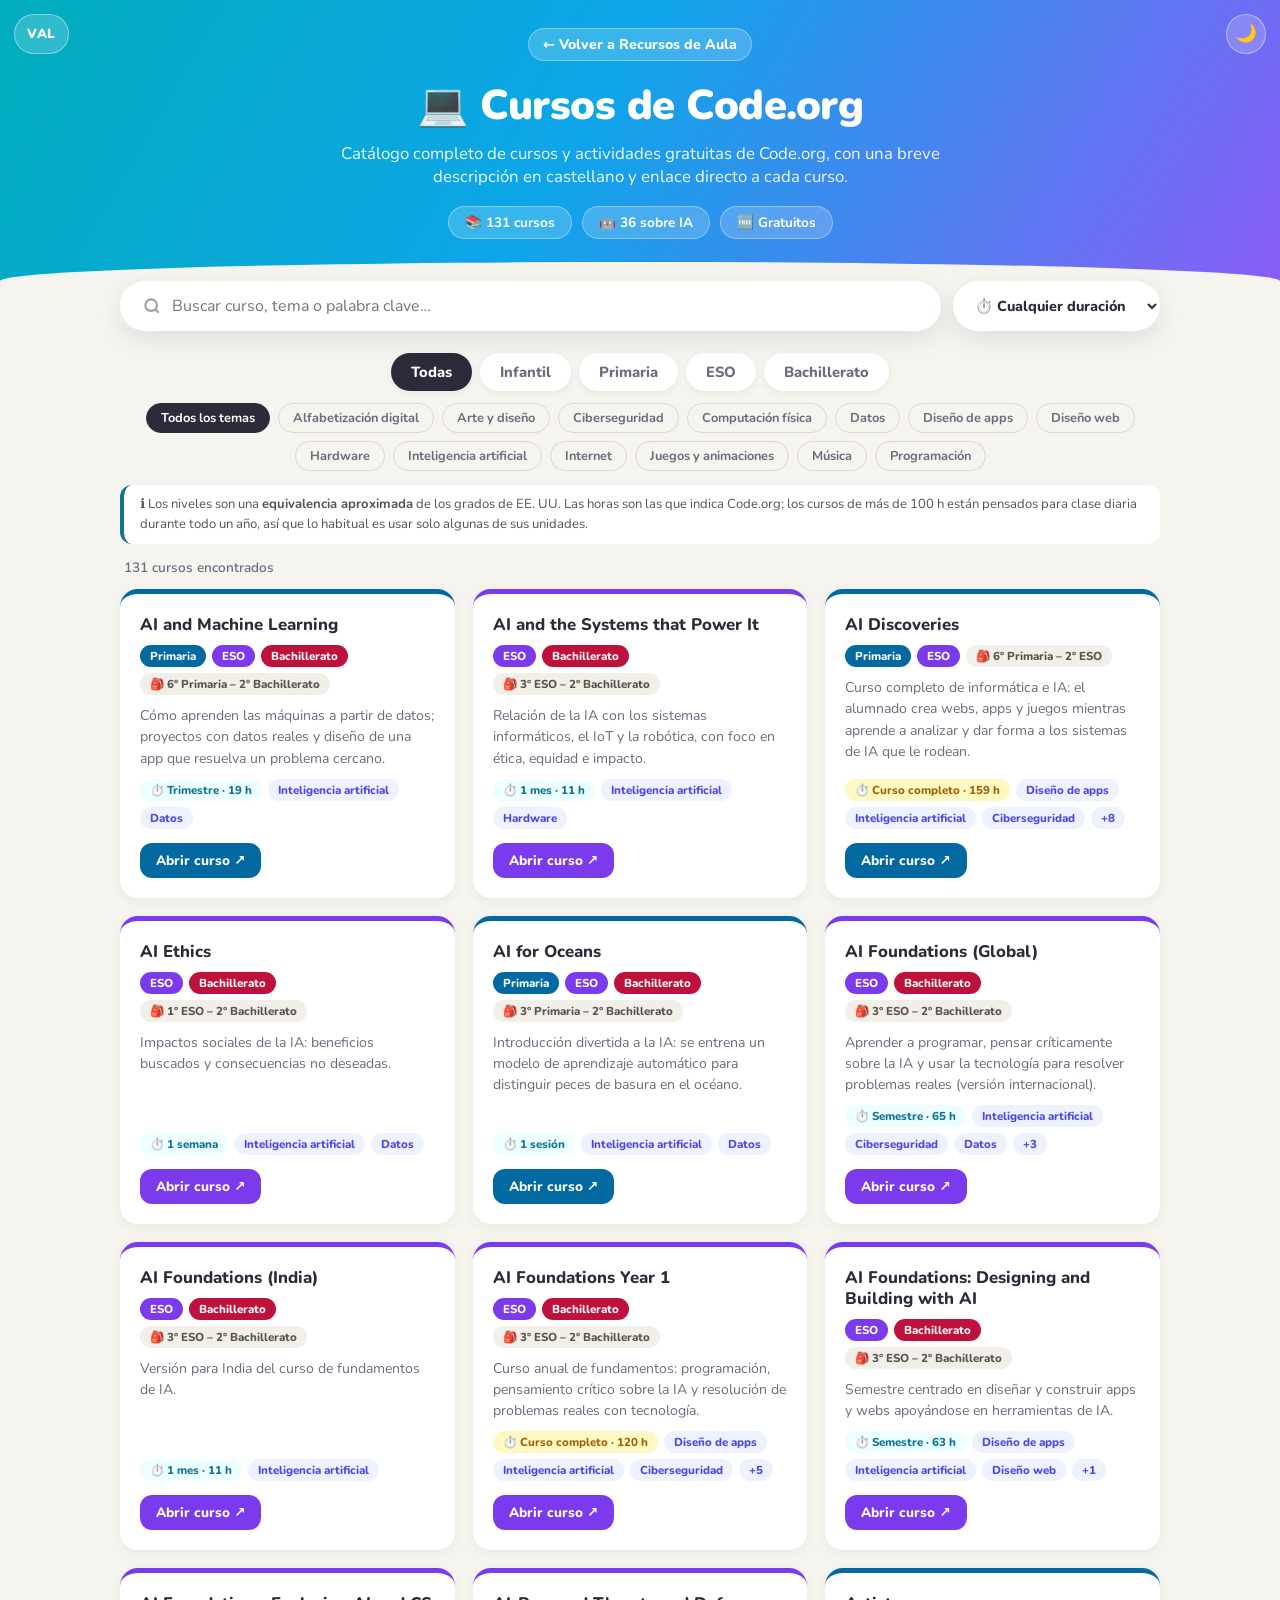
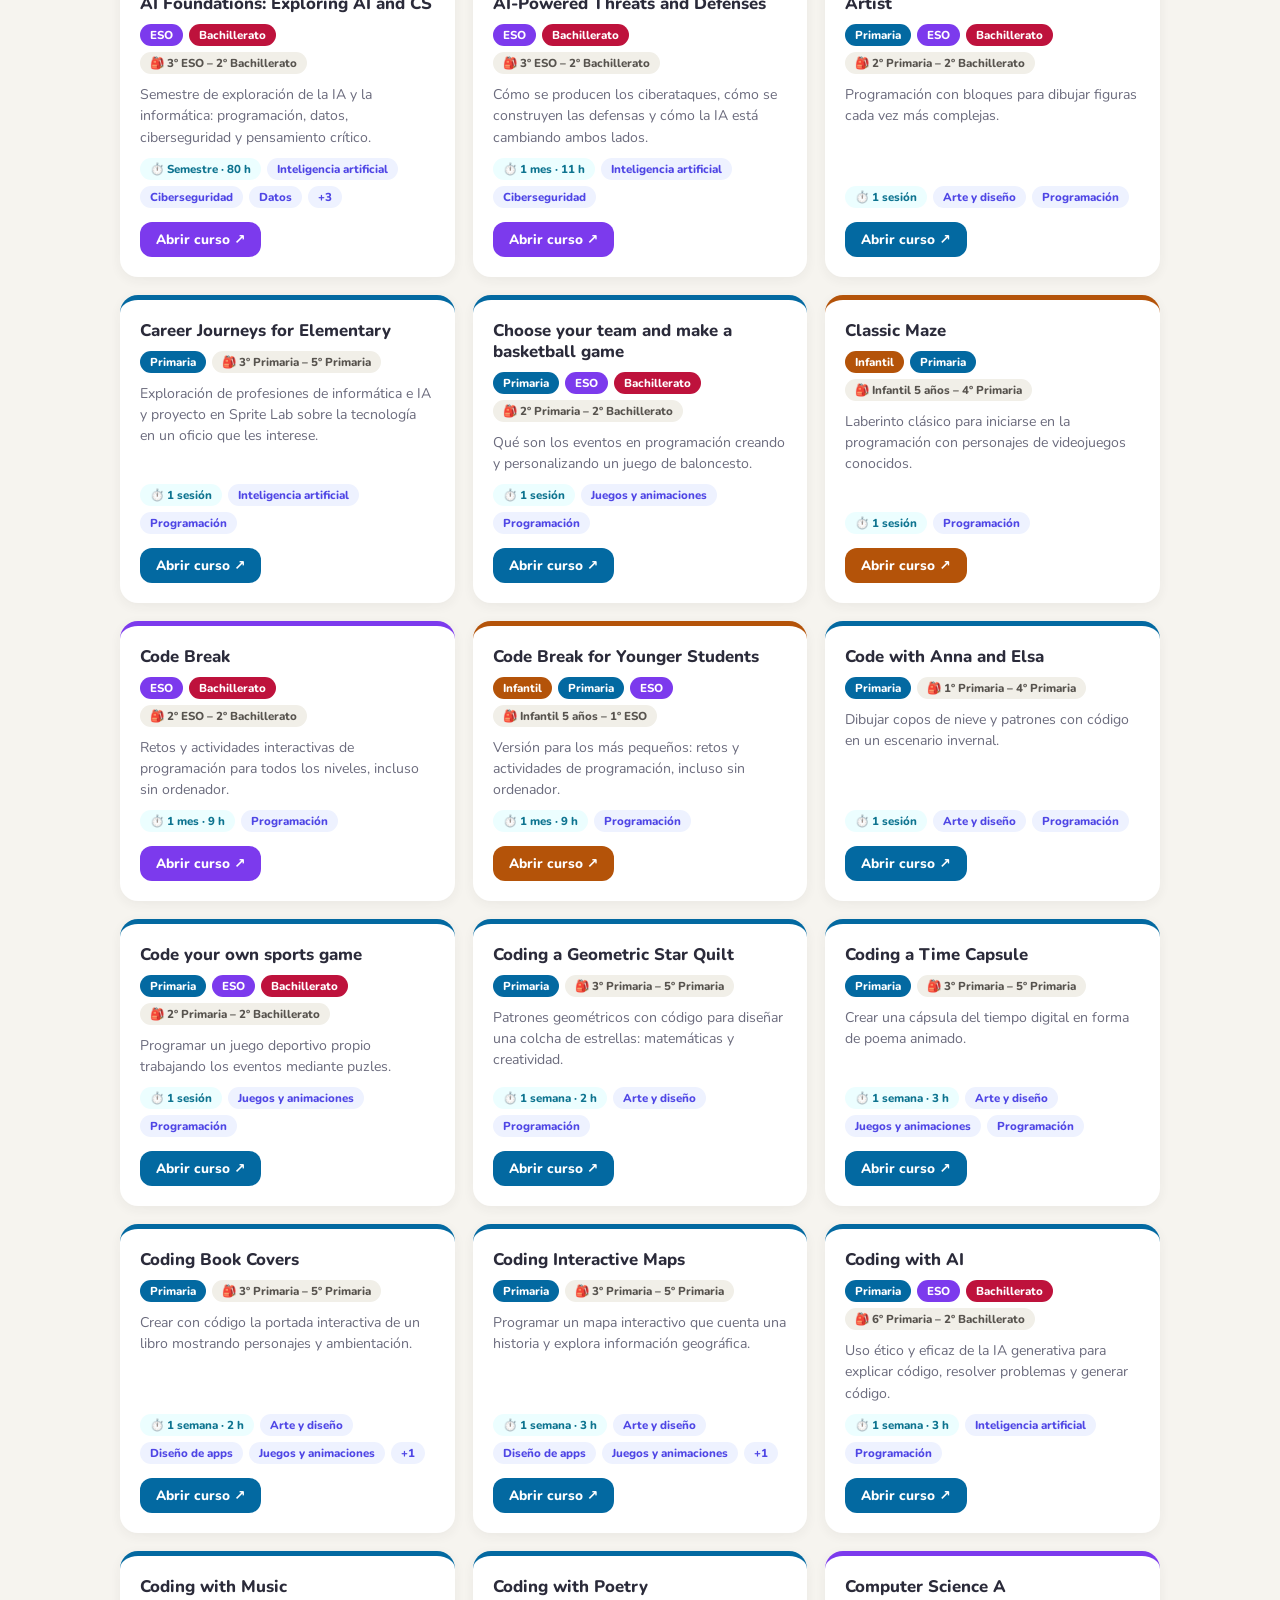
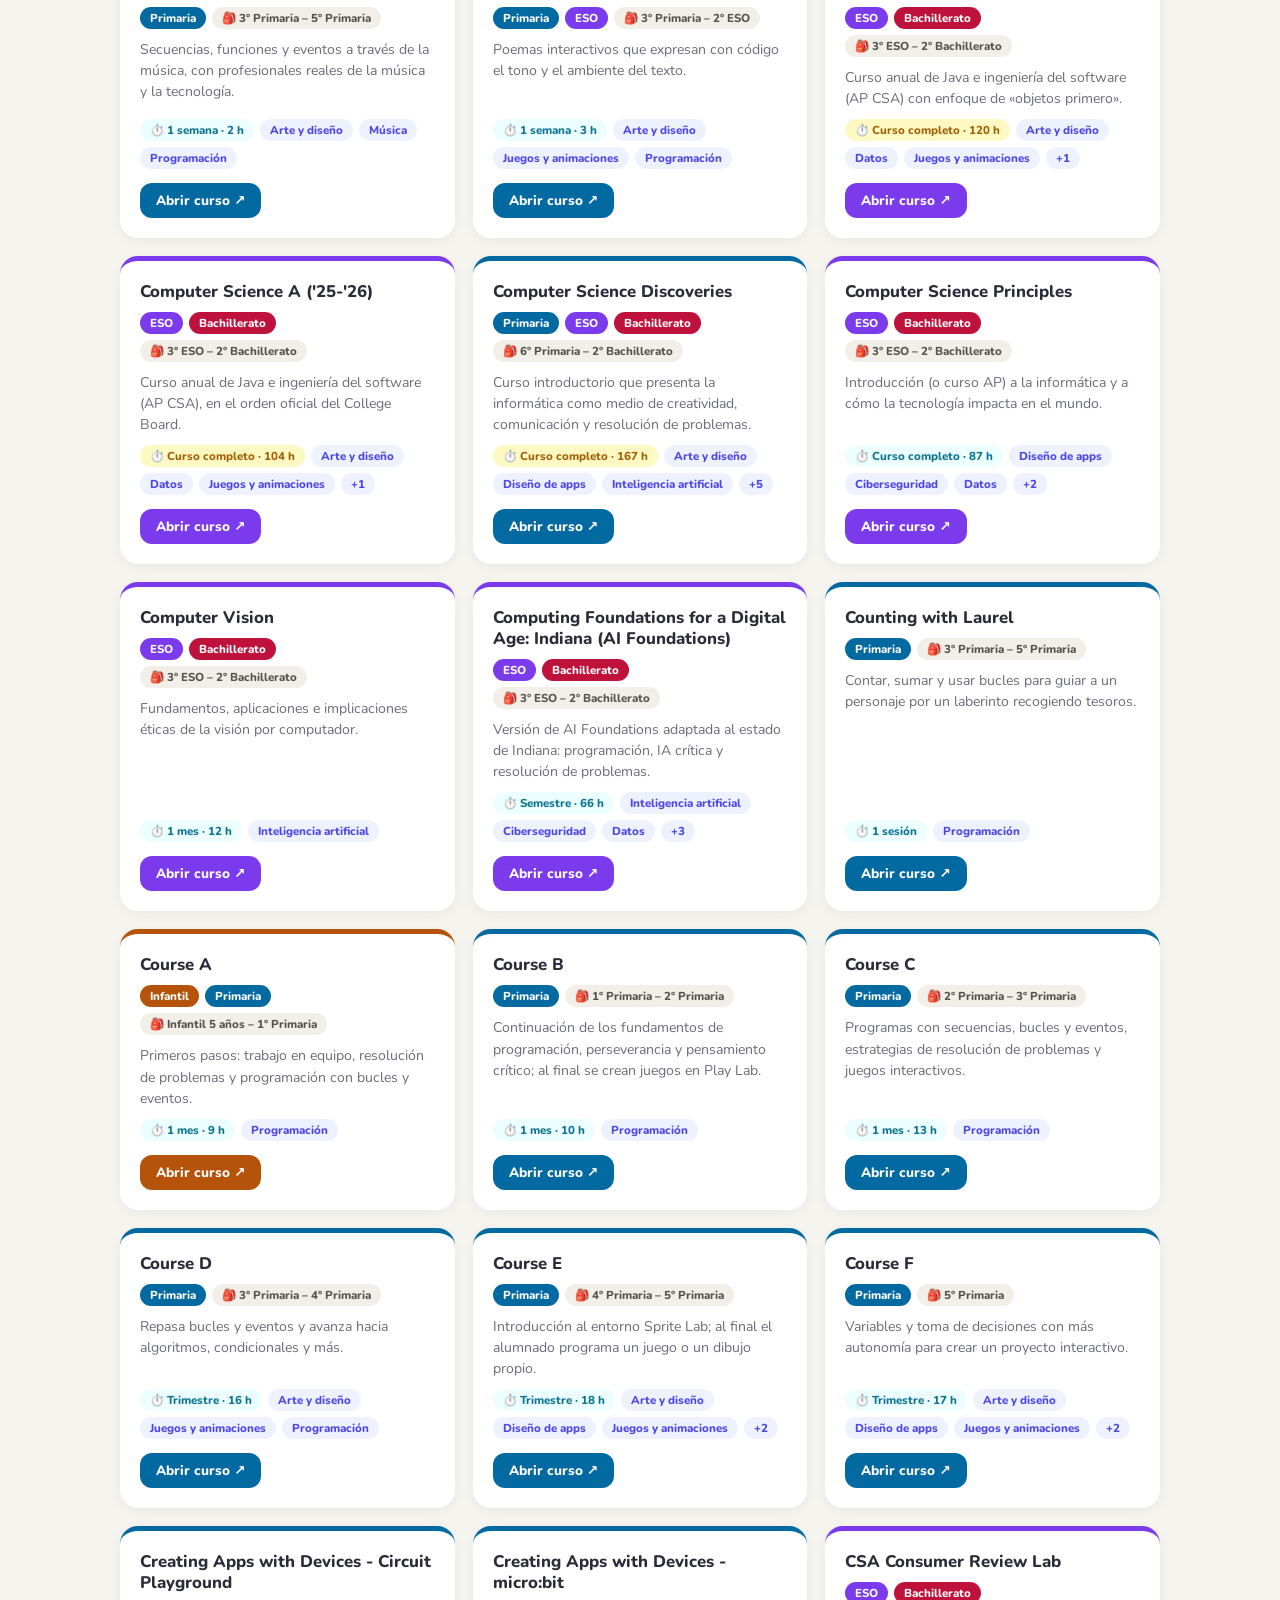
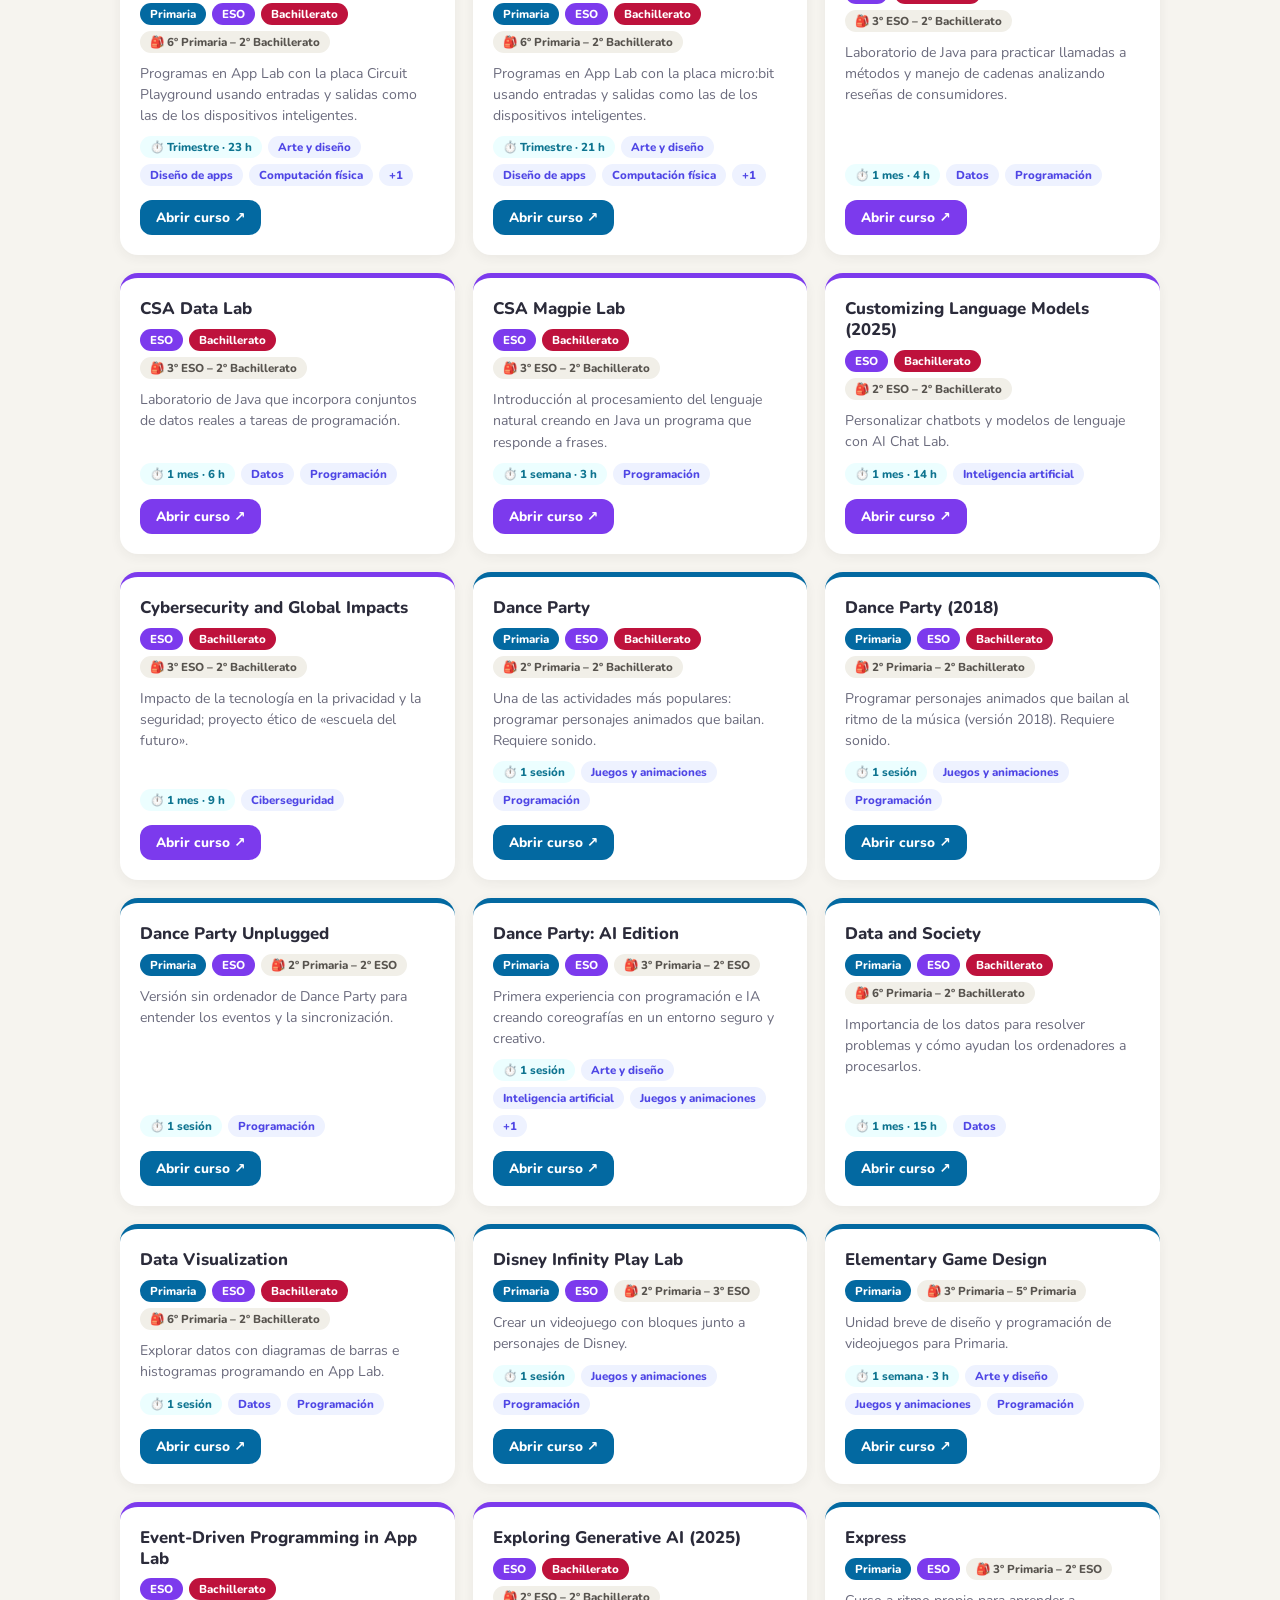
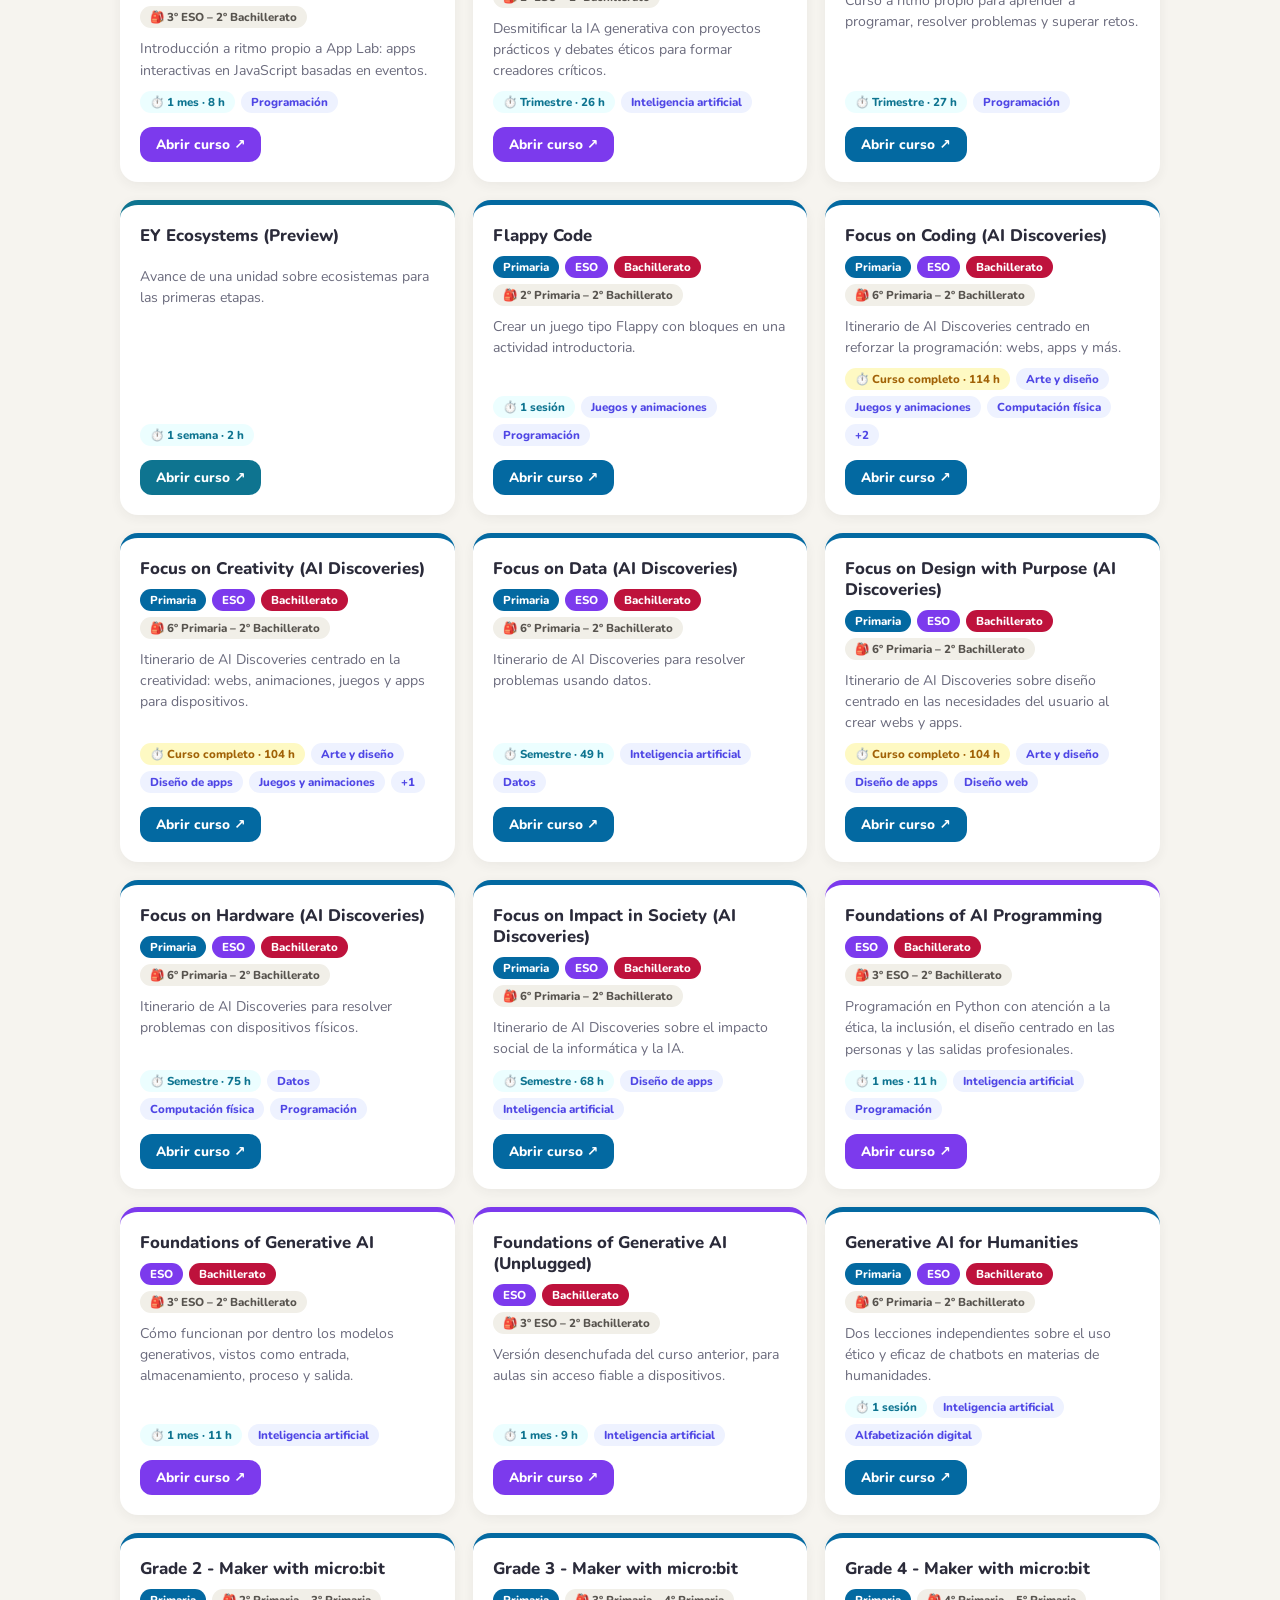
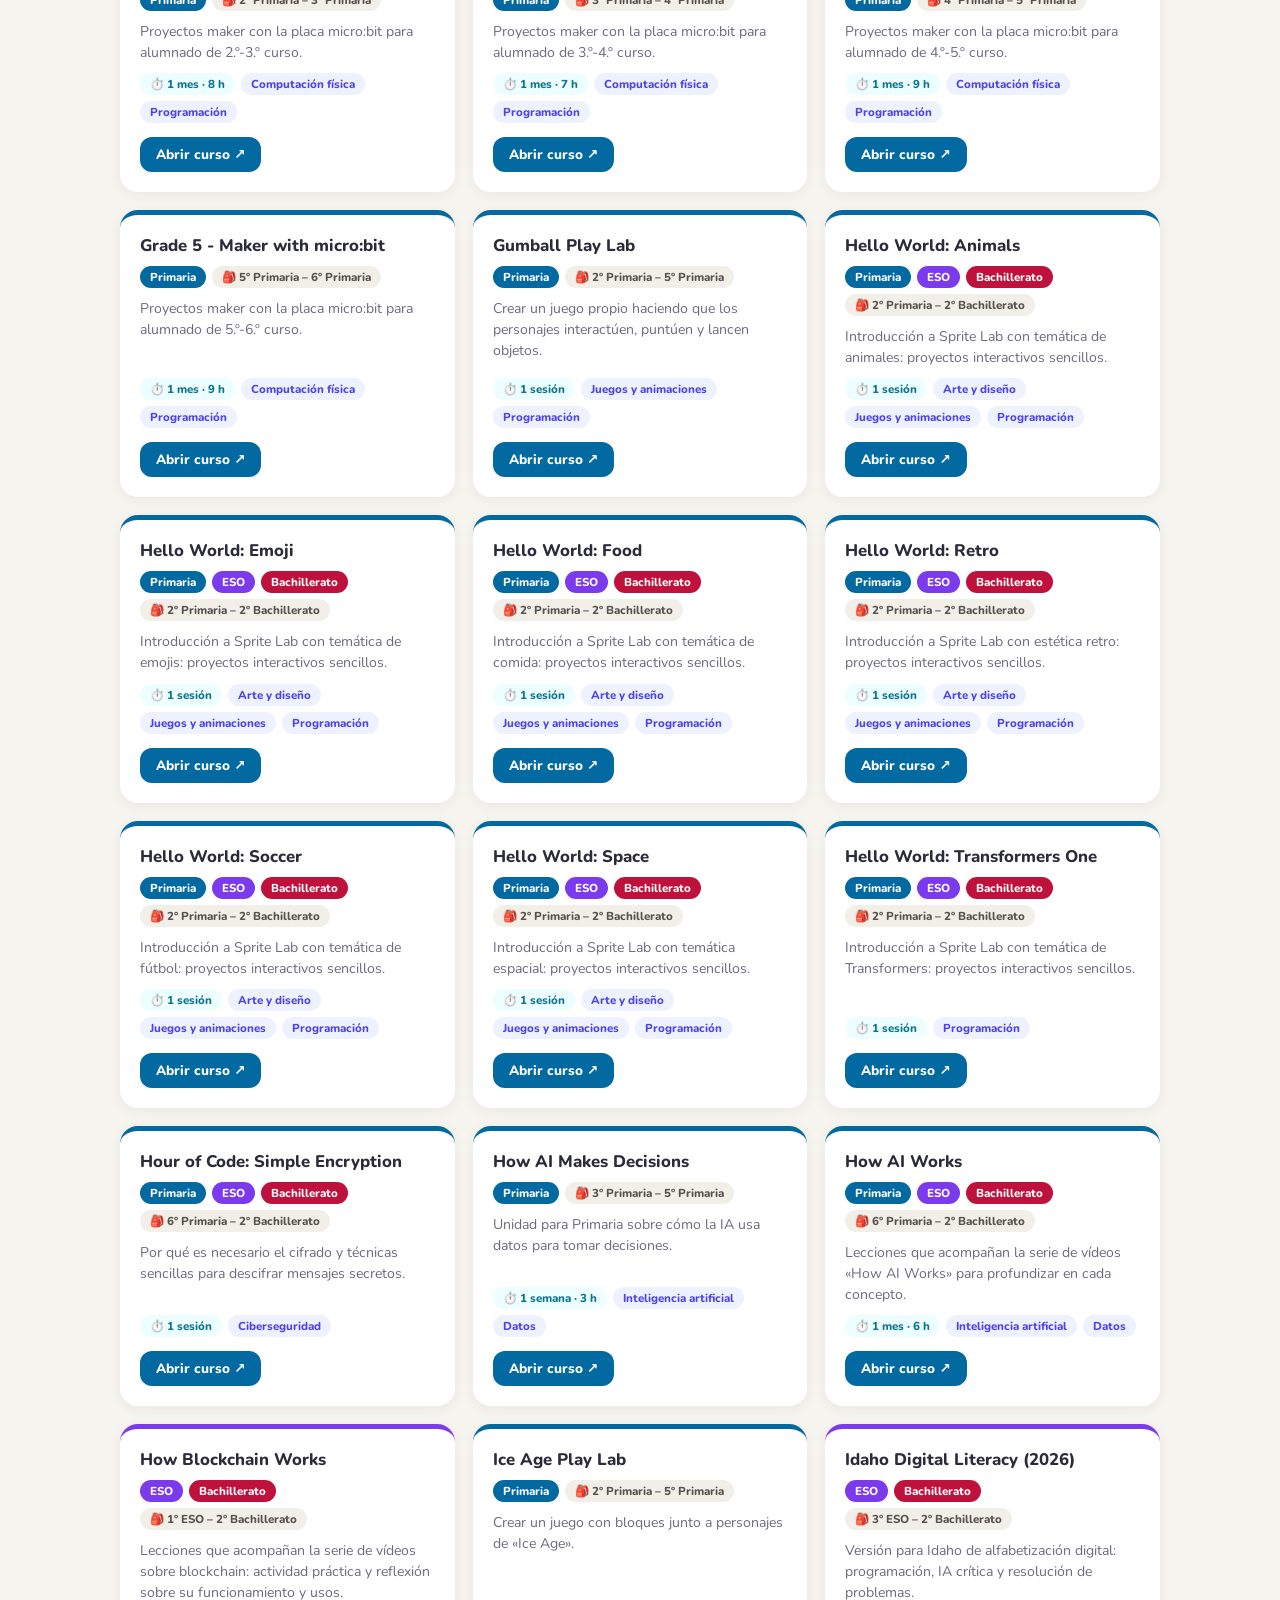
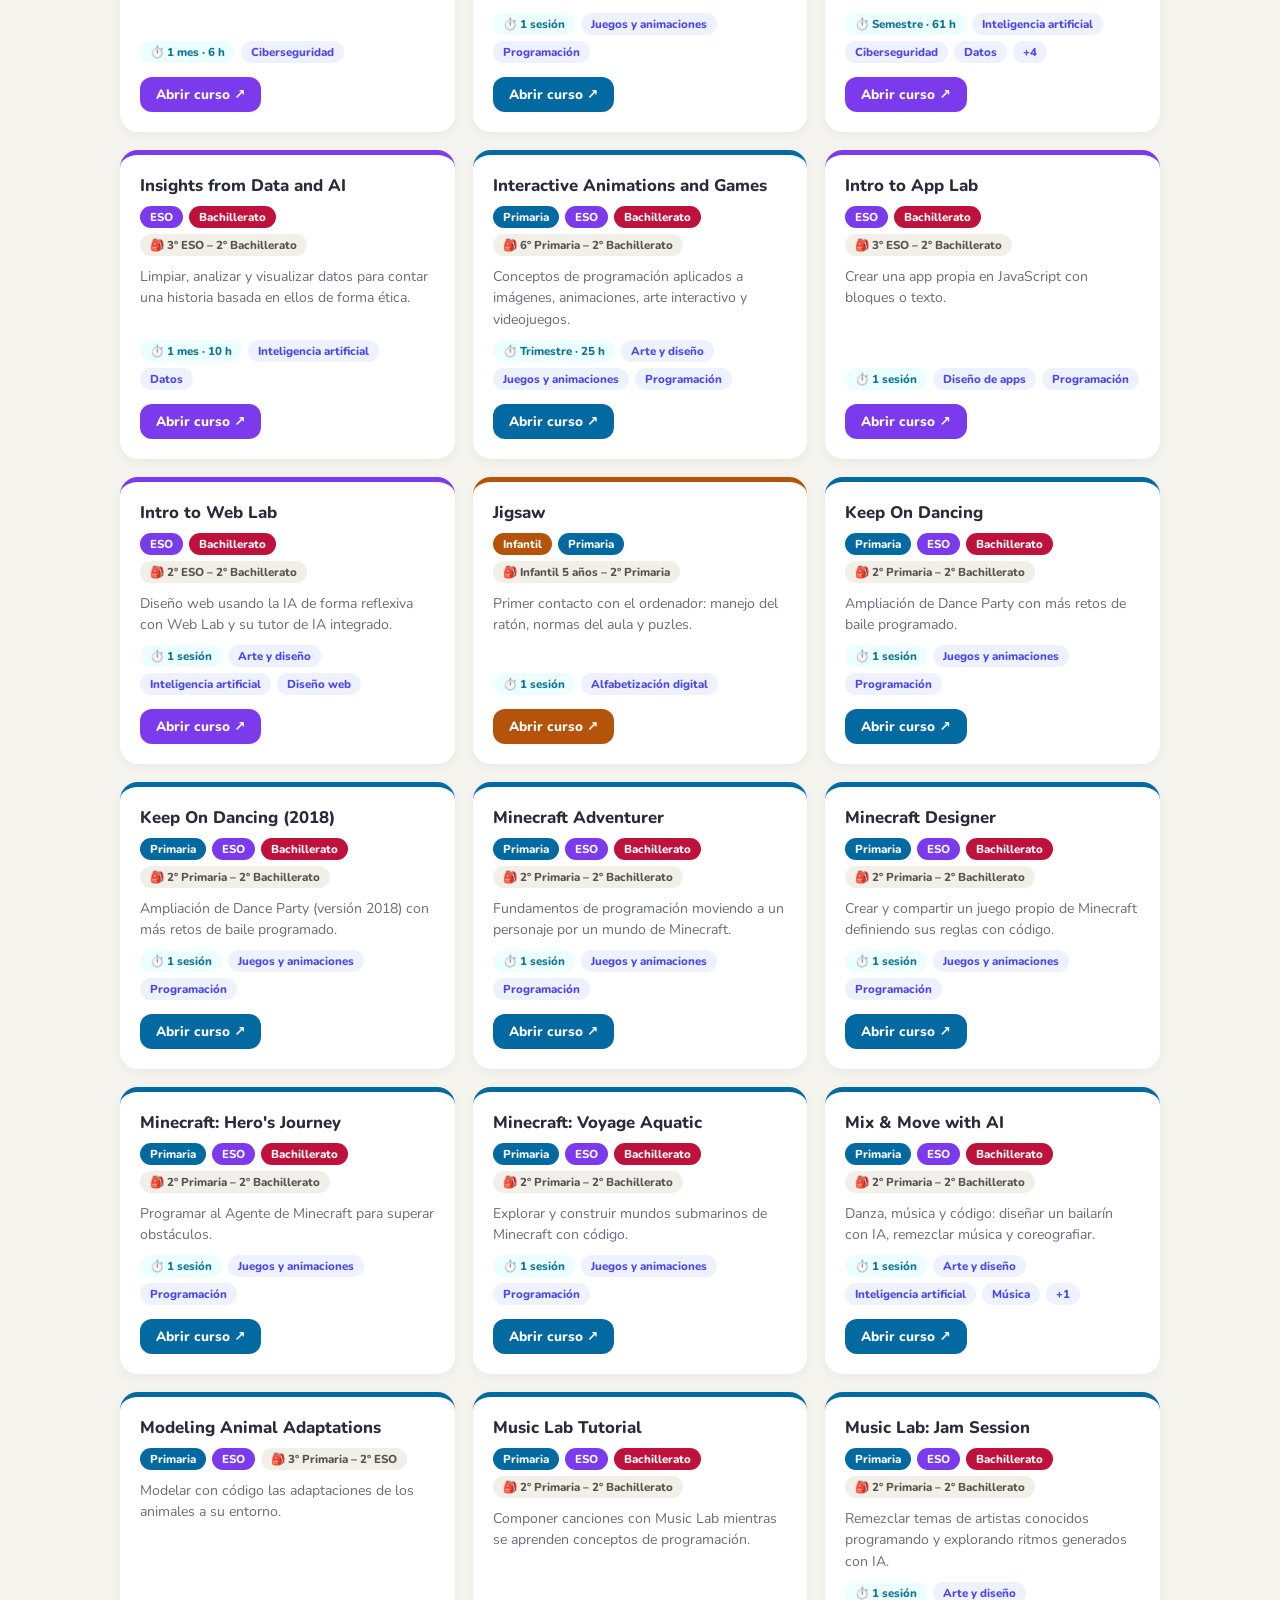
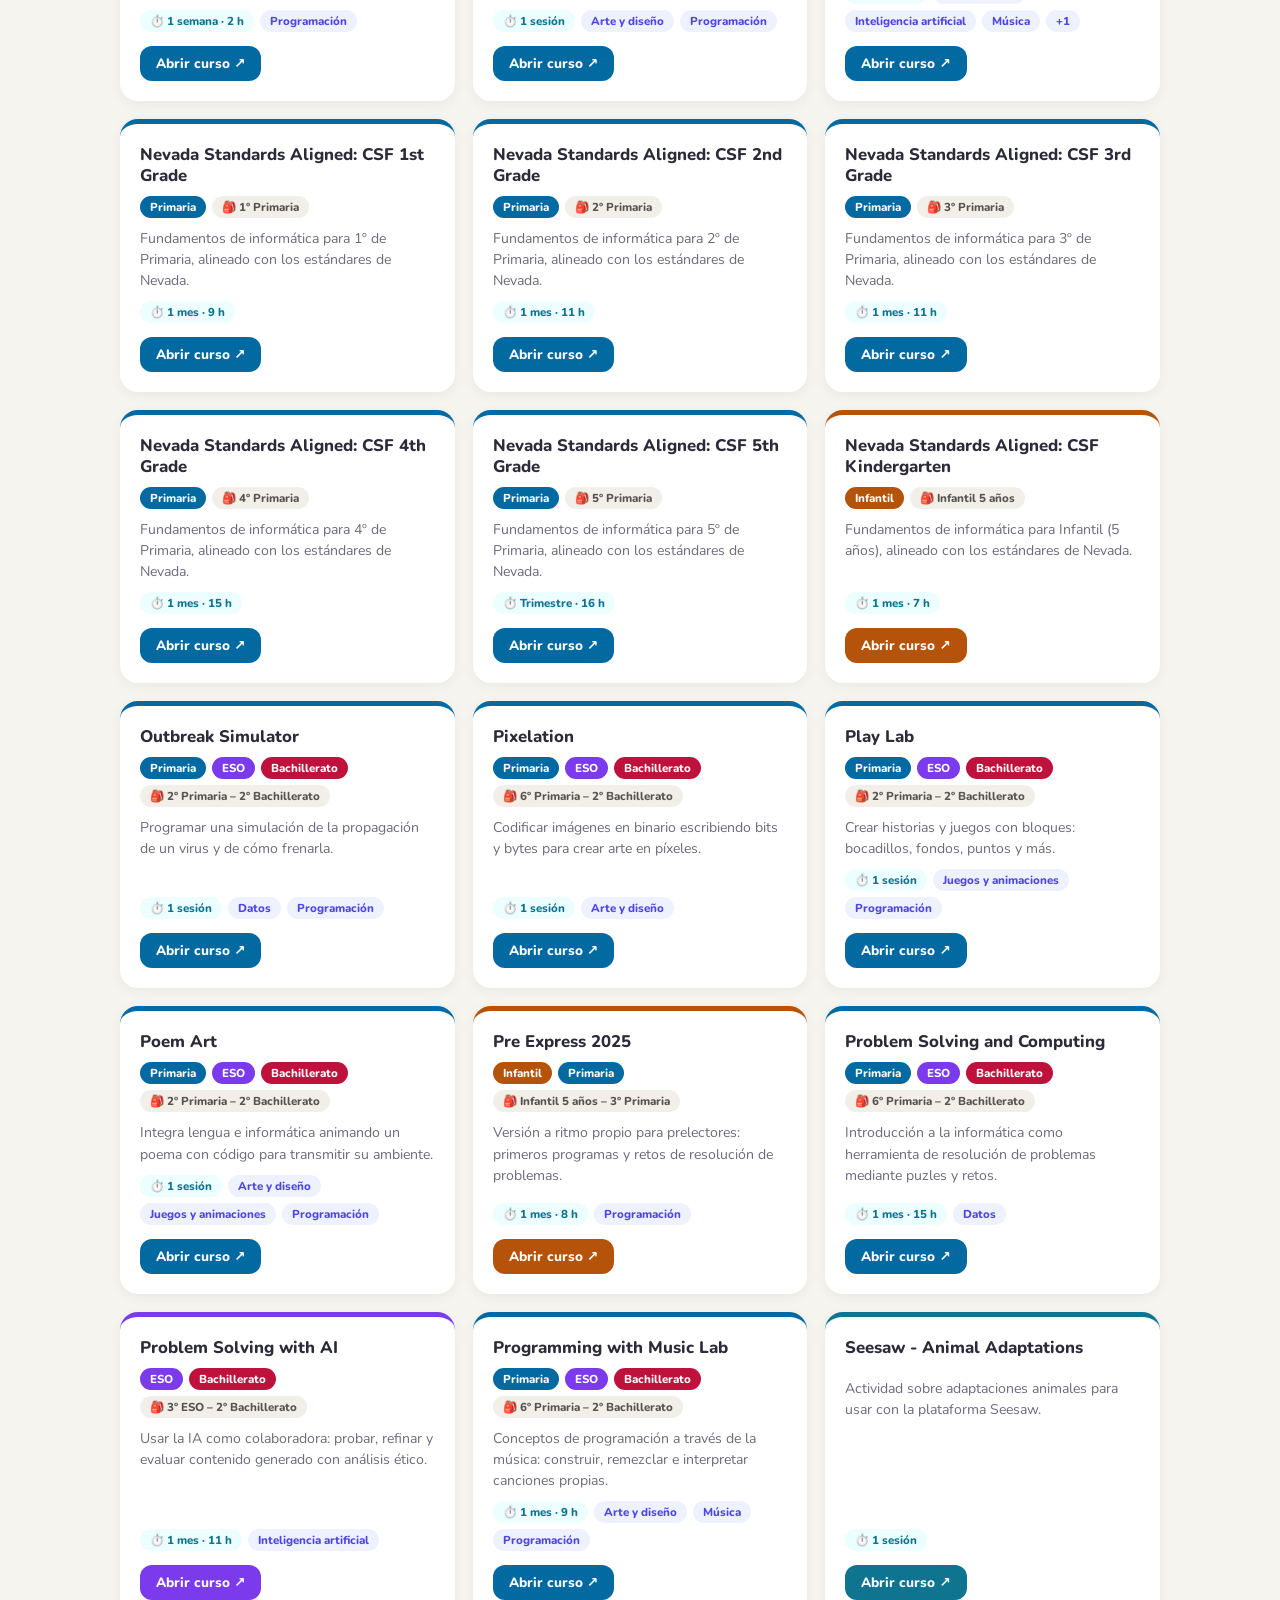
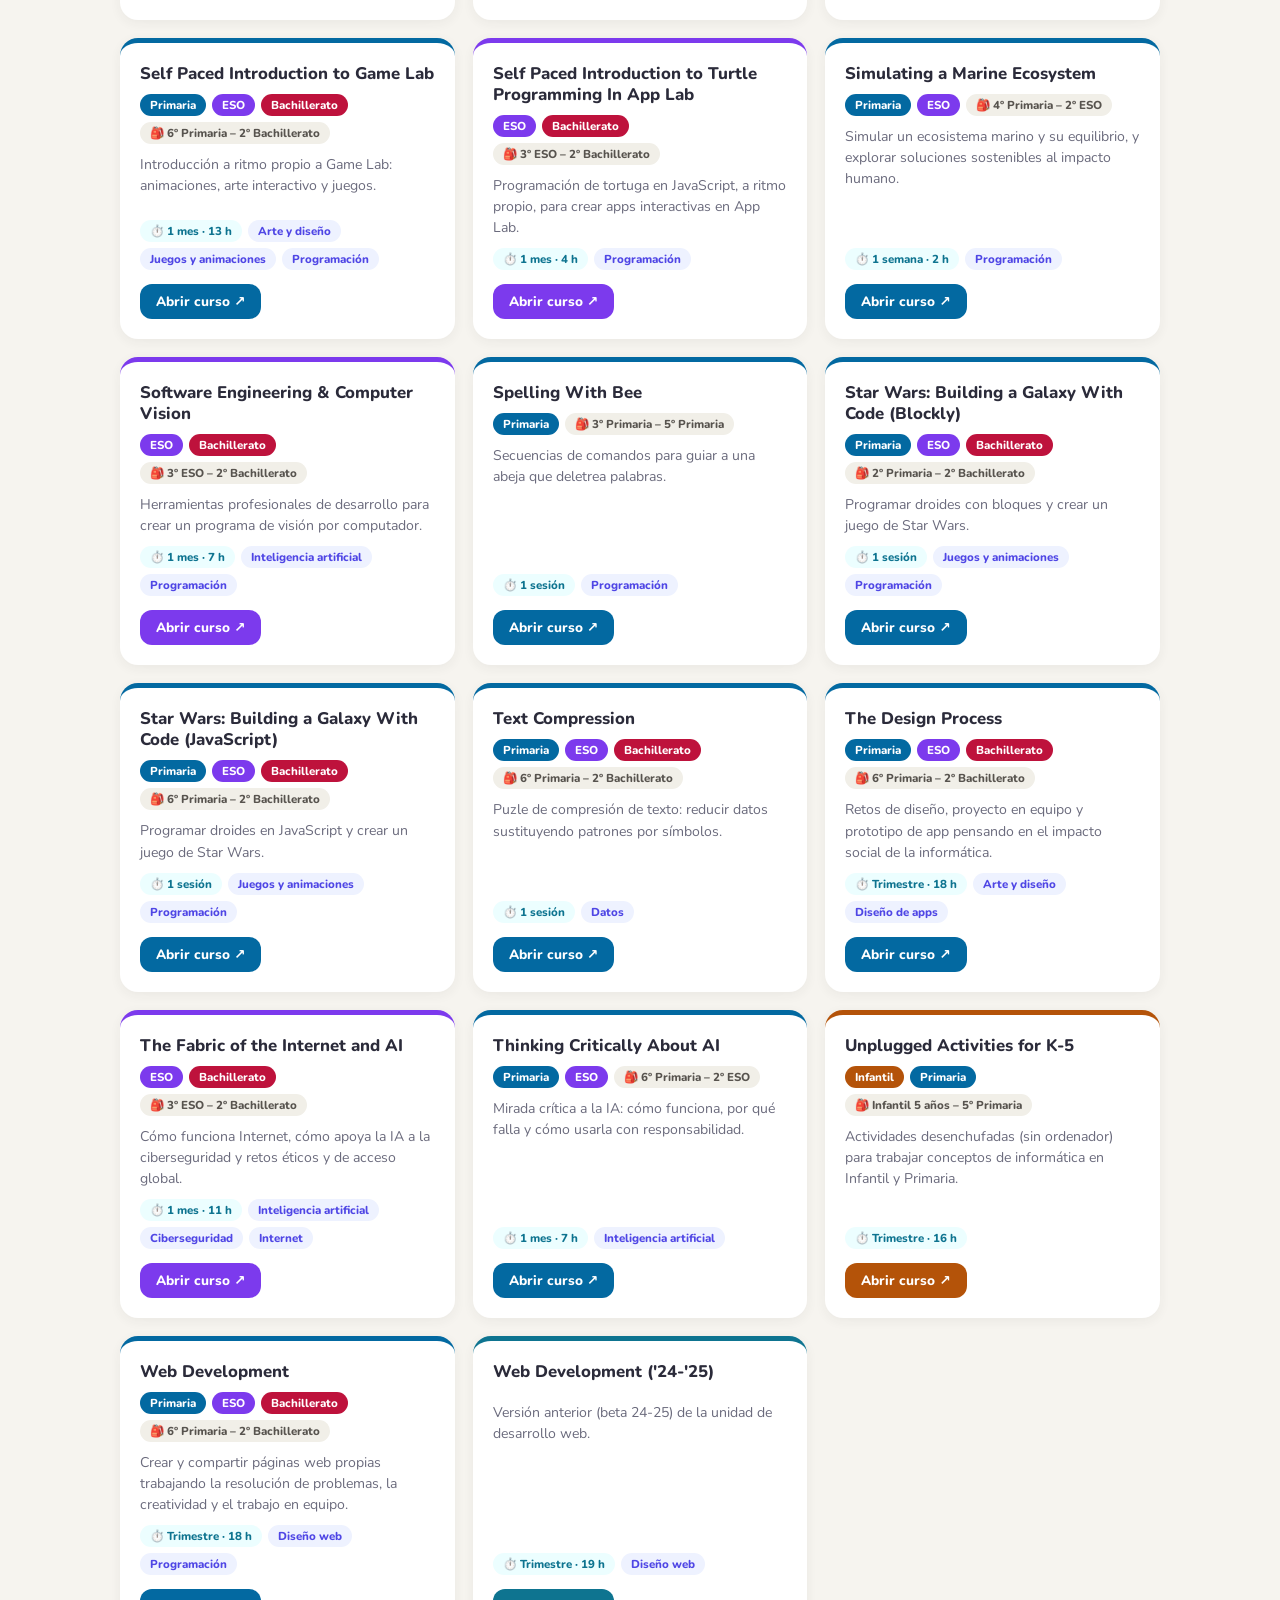
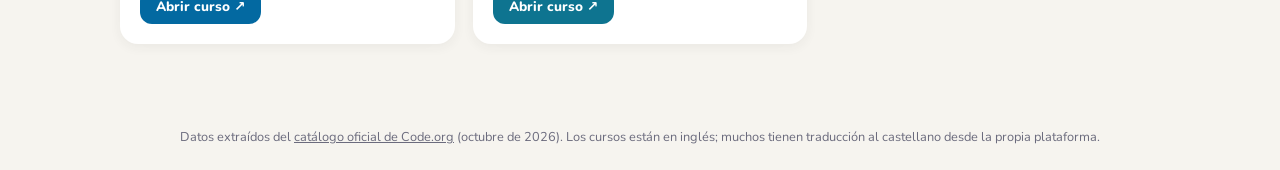
==== commit d6f7c425: "Revisión final: contraste y accesibilidad (WCAG AA), HTML válido, etiquetas de formularios, icono de" ====
--- a/codeorg.html
+++ b/codeorg.html
@@ -4,16 +4,17 @@
 <meta charset="UTF-8">
 <meta name="viewport" content="width=device-width, initial-scale=1.0">
 <title>Cursos de Code.org · Recursos de Aula</title>
+<link rel="icon" href="data:image/svg+xml,%3Csvg xmlns=%22http://www.w3.org/2000/svg%22 viewBox=%220 0 100 100%22%3E%3Ctext y=%22.9em%22 font-size=%2290%22%3E🎒%3C/text%3E%3C/svg%3E">
 <link rel="preconnect" href="https://fonts.googleapis.com">
 <link href="https://fonts.googleapis.com/css2?family=Nunito:wght@400;600;700;800;900&display=swap" rel="stylesheet">
 <style>
   :root{
     --bg:#f6f4ef; --card:#ffffff; --ink:#2b2b3a; --muted:#6b6b7d;
-    --infantil:#f59e0b; --infantil-soft:#fef3c7;
-    --primaria:#0ea5e9; --primaria-soft:#e0f2fe;
-    --eso:#8b5cf6; --eso-soft:#ede9fe;
-    --bach:#e11d48; --bach-soft:#ffe4e6;
-    --codeorg:#00adbc;
+    --infantil:#b45309; --infantil-soft:#fef3c7;
+    --primaria:#0369a1; --primaria-soft:#e0f2fe;
+    --eso:#7c3aed; --eso-soft:#ede9fe;
+    --bach:#be123c; --bach-soft:#ffe4e6;
+    --codeorg:#0e7490;
     --radius:18px;
   }
   *{box-sizing:border-box;margin:0;padding:0}
@@ -118,6 +119,7 @@
 <div class="chips" id="chips"></div>
 <p class="note" data-i18n="nota">ℹ️ Los niveles son una <strong>equivalencia aproximada</strong> de los grados de EE. UU. Las horas son las que indica Code.org; los cursos de más de 100 h están pensados para clase diaria durante todo un año, así que lo habitual es usar solo algunas de sus unidades.</p>
 <div class="count" id="count"></div>
+<h2 class="sr-only">Cursos</h2>
 <main class="grid" id="grid"></main>
 
 <footer data-i18n="pie">Datos extraídos del <a href="https://studio.code.org/catalog" target="_blank" rel="noopener">catálogo oficial de Code.org</a> (octubre de 2026). Los cursos están en inglés; muchos tienen traducción al castellano desde la propia plataforma.</footer>
@@ -145,13 +147,13 @@
   `<span class="stat">🆓 ${tr('Gratuitos')}</span>`;
 
 const tabs=document.getElementById('tabs');
-tabs.innerHTML=['todas',...ETAPAS].map(e=>`<button class="tab${e===etapa?' active':''}" data-e="${e}">${e==='todas'?tr('Todas'):tr(e)}</button>`).join('');
+tabs.innerHTML=['todas',...ETAPAS].map(e=>`<button type="button" class="tab${e===etapa?' active':''}" data-e="${e}">${e==='todas'?tr('Todas'):tr(e)}</button>`).join('');
 tabs.onclick=e=>{const b=e.target.closest('.tab'); if(!b) return;
   etapa=b.dataset.e; tabs.querySelectorAll('.tab').forEach(t=>t.classList.toggle('active',t===b)); render();};
 
 const temas=[...new Set(CURSOS.flatMap(c=>c.temas))].sort((a,b)=>tr(a).localeCompare(tr(b),LANG==='va'?'ca':'es'));
 const chips=document.getElementById('chips');
-chips.innerHTML=['todos',...temas].map(t=>`<button class="chip${t===tema?' active':''}" data-t="${esc(t)}">${t==='todos'?tr('Todos los temas'):esc(tr(t))}</button>`).join('');
+chips.innerHTML=['todos',...temas].map(t=>`<button type="button" class="chip${t===tema?' active':''}" data-t="${esc(t)}">${t==='todos'?tr('Todos los temas'):esc(tr(t))}</button>`).join('');
 chips.onclick=e=>{const b=e.target.closest('.chip'); if(!b) return;
   tema=b.dataset.t; chips.querySelectorAll('.chip').forEach(c=>c.classList.toggle('active',c===b)); render();};
 
--- a/tema.css
+++ b/tema.css
@@ -6,6 +6,7 @@
    ════════════════════════════════════════════════════════════════ */
 
 :root{color-scheme:light}
+.sr-only{position:absolute;width:1px;height:1px;padding:0;margin:-1px;overflow:hidden;clip:rect(0,0,0,0);white-space:nowrap;border:0}
 
 /* ───────── Botón de tema (lo añade tema.js en la cabecera) ───────── */
 .theme-btn{position:absolute;top:14px;right:14px;z-index:3;width:40px;height:40px;border-radius:50%;
@@ -88,6 +89,16 @@
   [data-theme="dark"] .cell.med:hover{border-color:#854d0e}
   [data-theme="dark"] .cell.no:hover{border-color:#991b1b}
 
+  /* Colores de etapa usados como texto: más claros sobre fondo oscuro */
+  [data-theme="dark"] .infantil a.go.alt{color:#fbbf24} [data-theme="dark"] .primaria a.go.alt{color:#38bdf8}
+  [data-theme="dark"] .eso a.go.alt,[data-theme="dark"] .secundaria a.go.alt{color:#a78bfa}
+  [data-theme="dark"] .bach a.go.alt{color:#a5b4fc} [data-theme="dark"] .proyecto a.go.alt{color:#34d399}
+  [data-theme="dark"] .ficha .links a.go.alt{color:color-mix(in srgb,var(--c) 40%,#fff)}
+  [data-theme="dark"] .lp-kicker{color:#c4b5fd}
+  [data-theme="dark"] .cierre a{color:color-mix(in srgb,var(--pc) 45%,#fff)!important}
+  [data-theme="dark"] .rub-pick.active span span,[data-theme="dark"] .veredicto .vp{color:var(--muted)}
+  [data-theme="dark"] .fav-btn.on,[data-theme="dark"] .fav-btn:hover{color:#fbbf24}
+
   /* Enlaces dentro de texto */
   [data-theme="dark"] .note a,[data-theme="dark"] .modal .sub a,
   [data-theme="dark"] .etapa-nota a{color:#93c5fd}
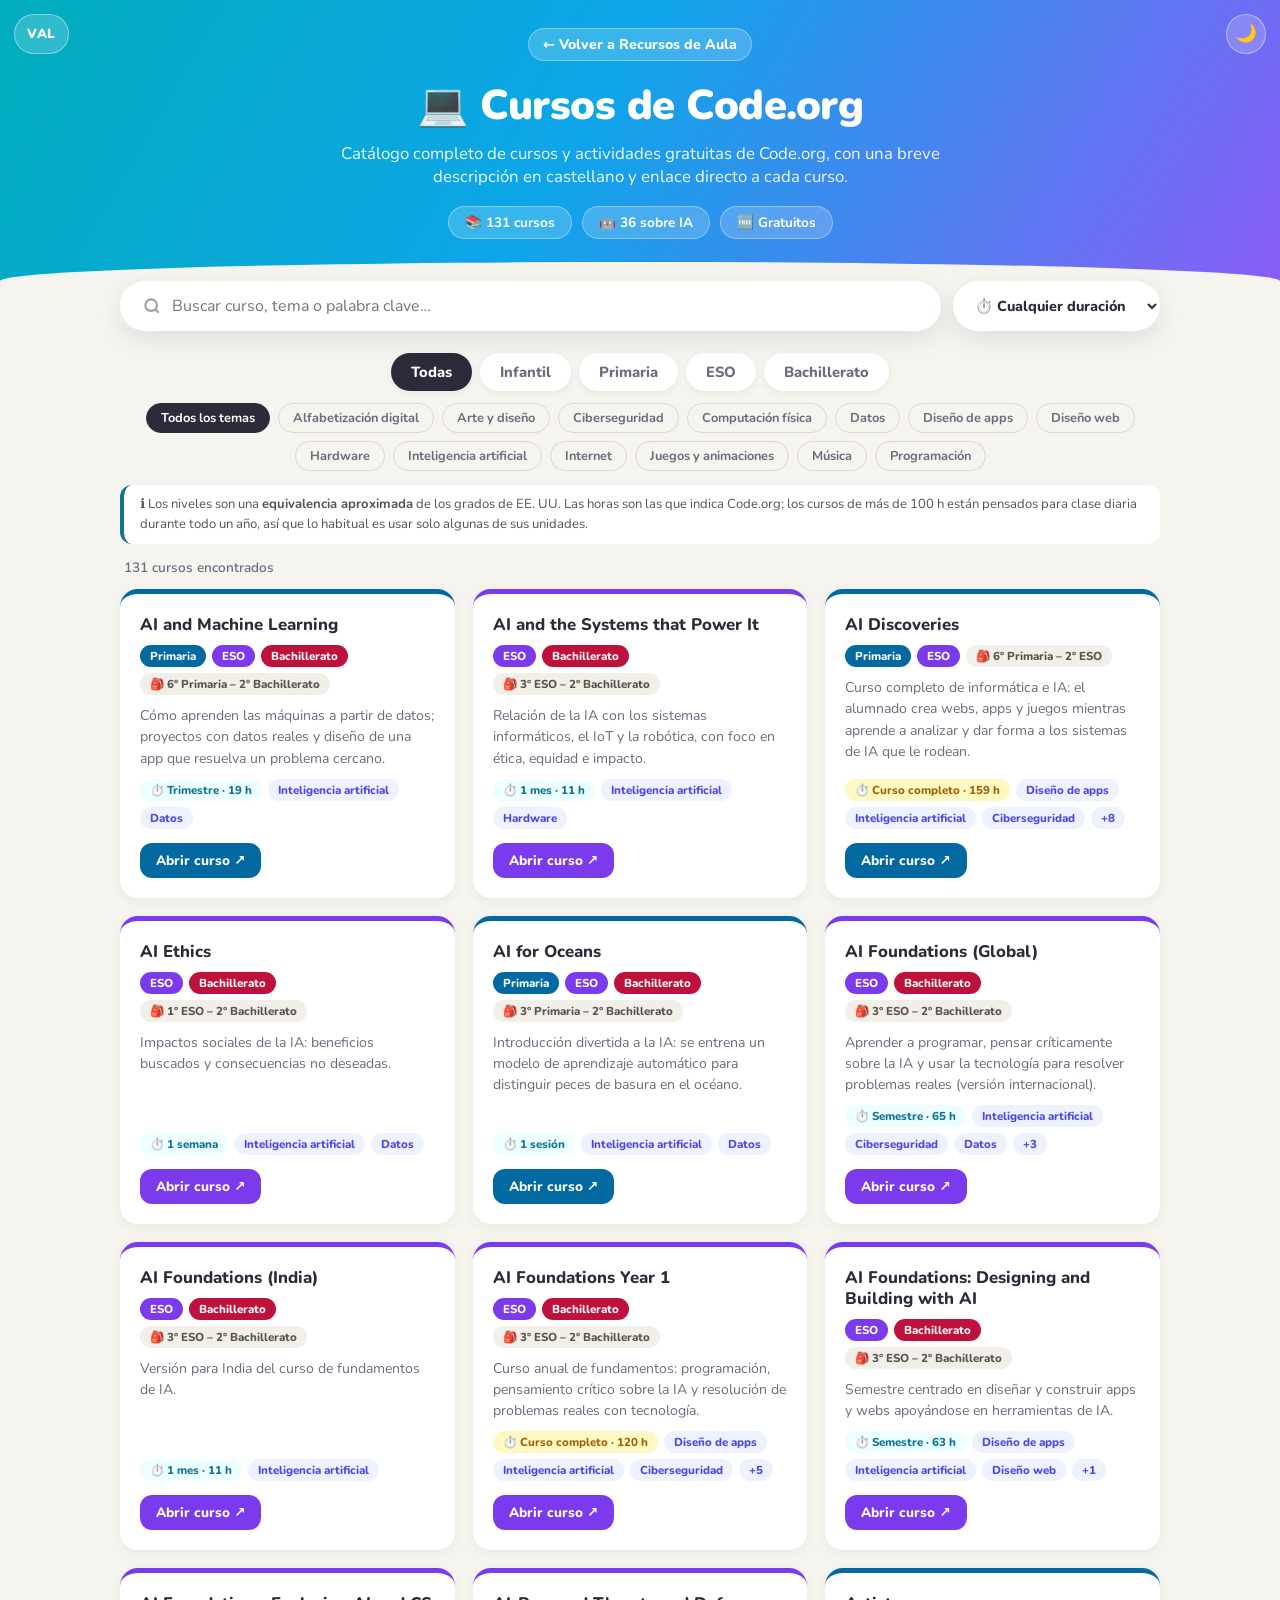
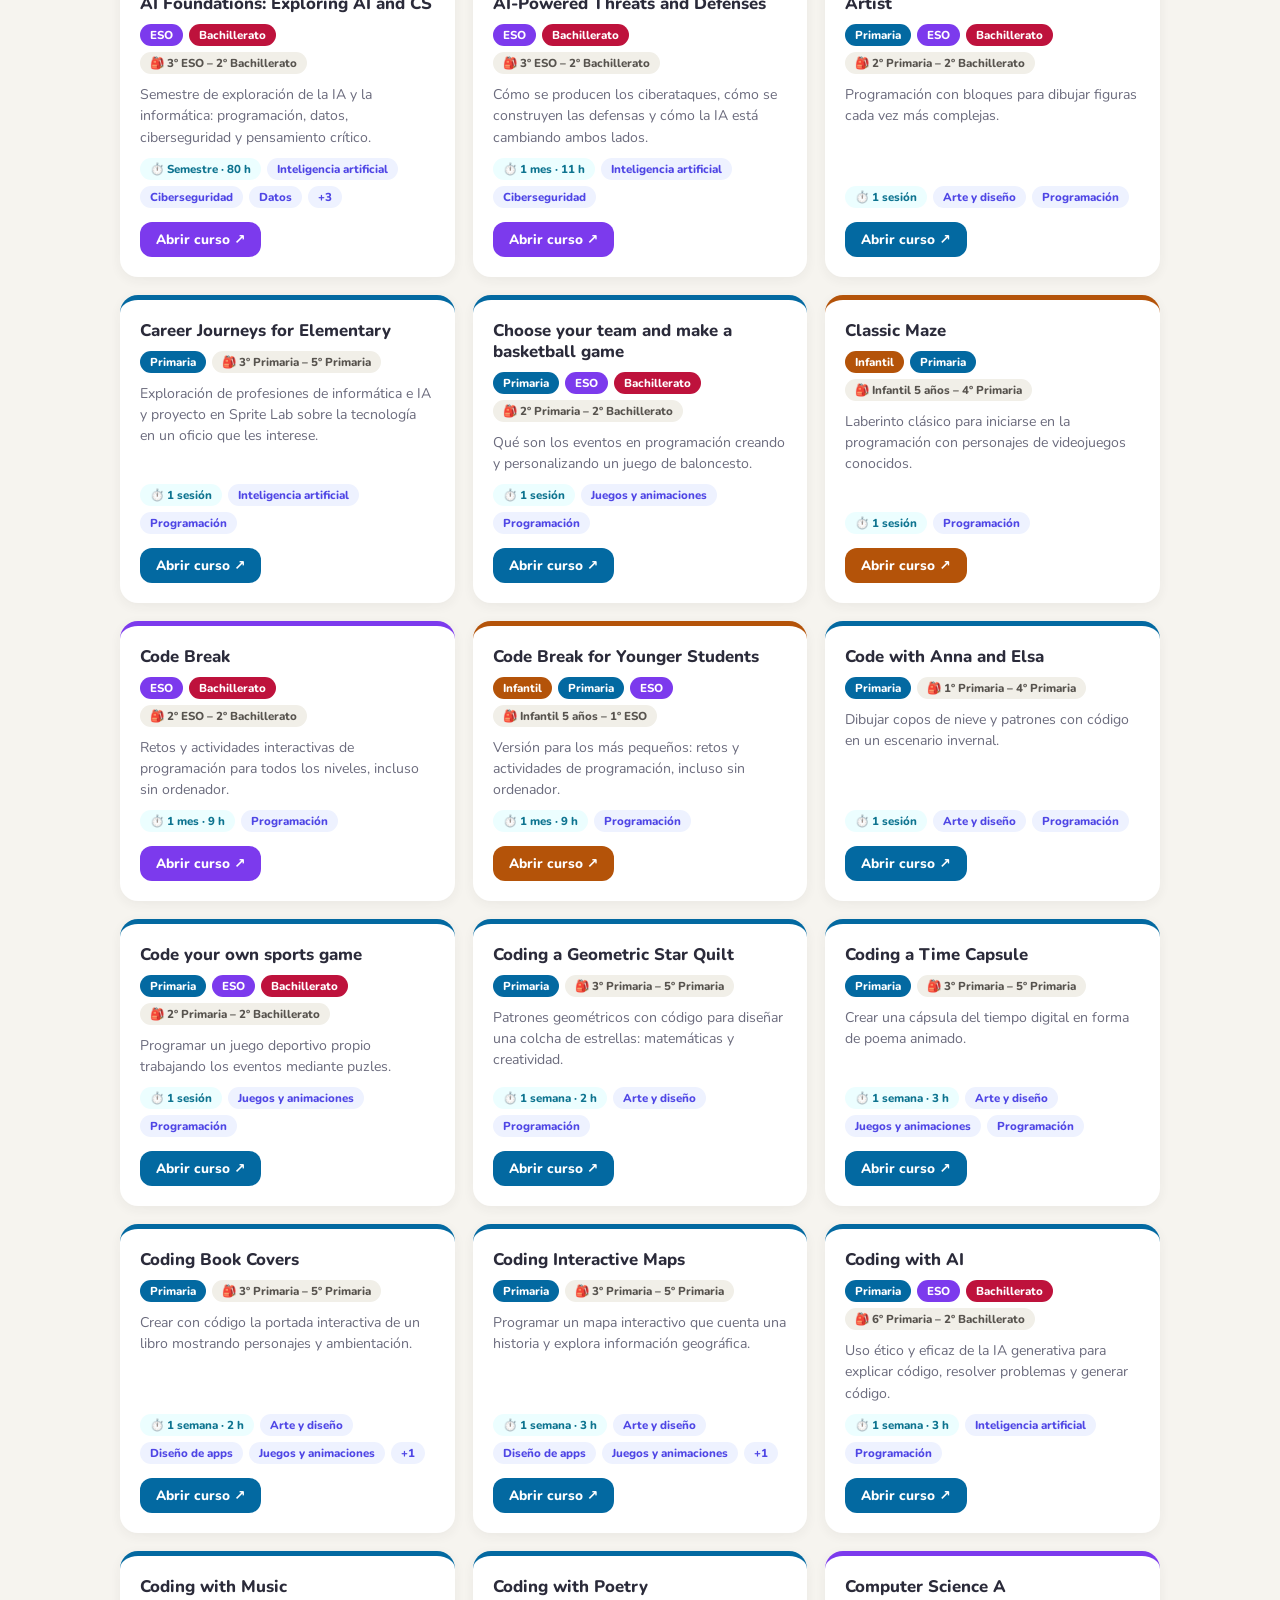
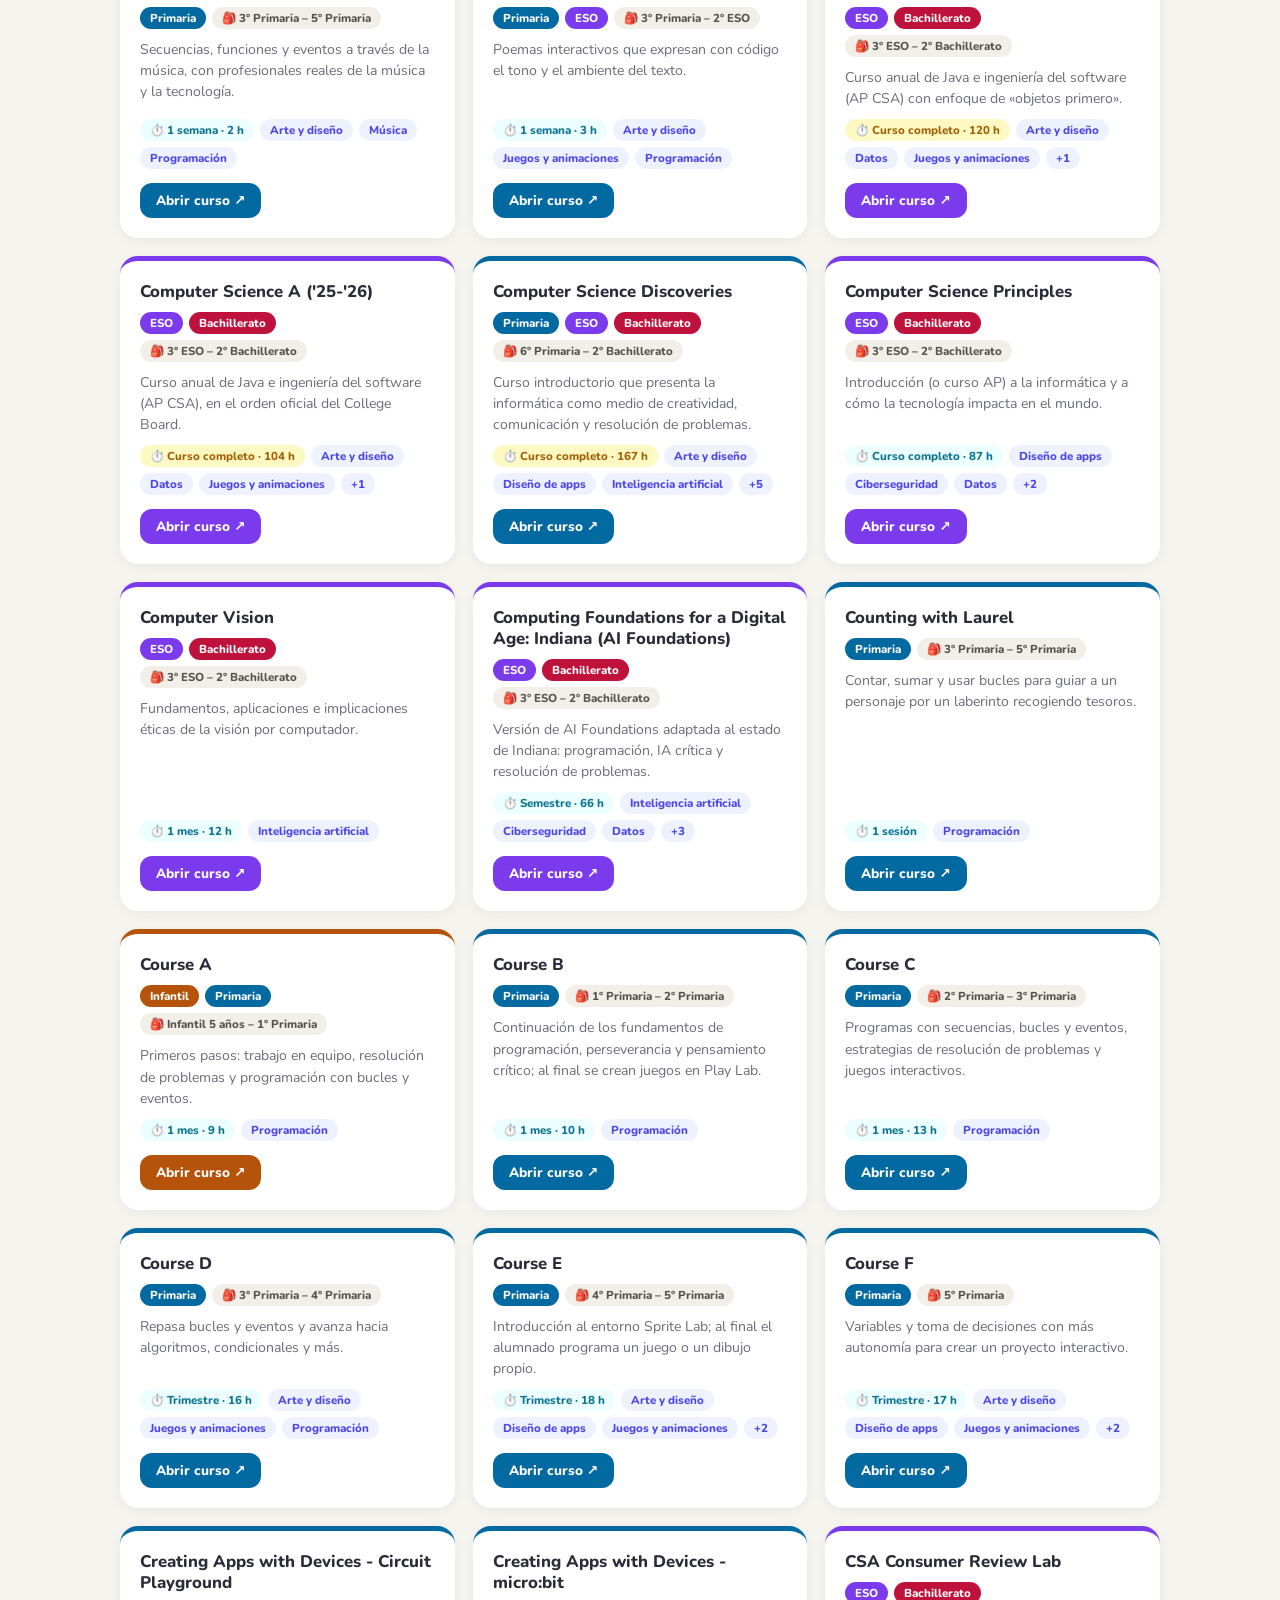
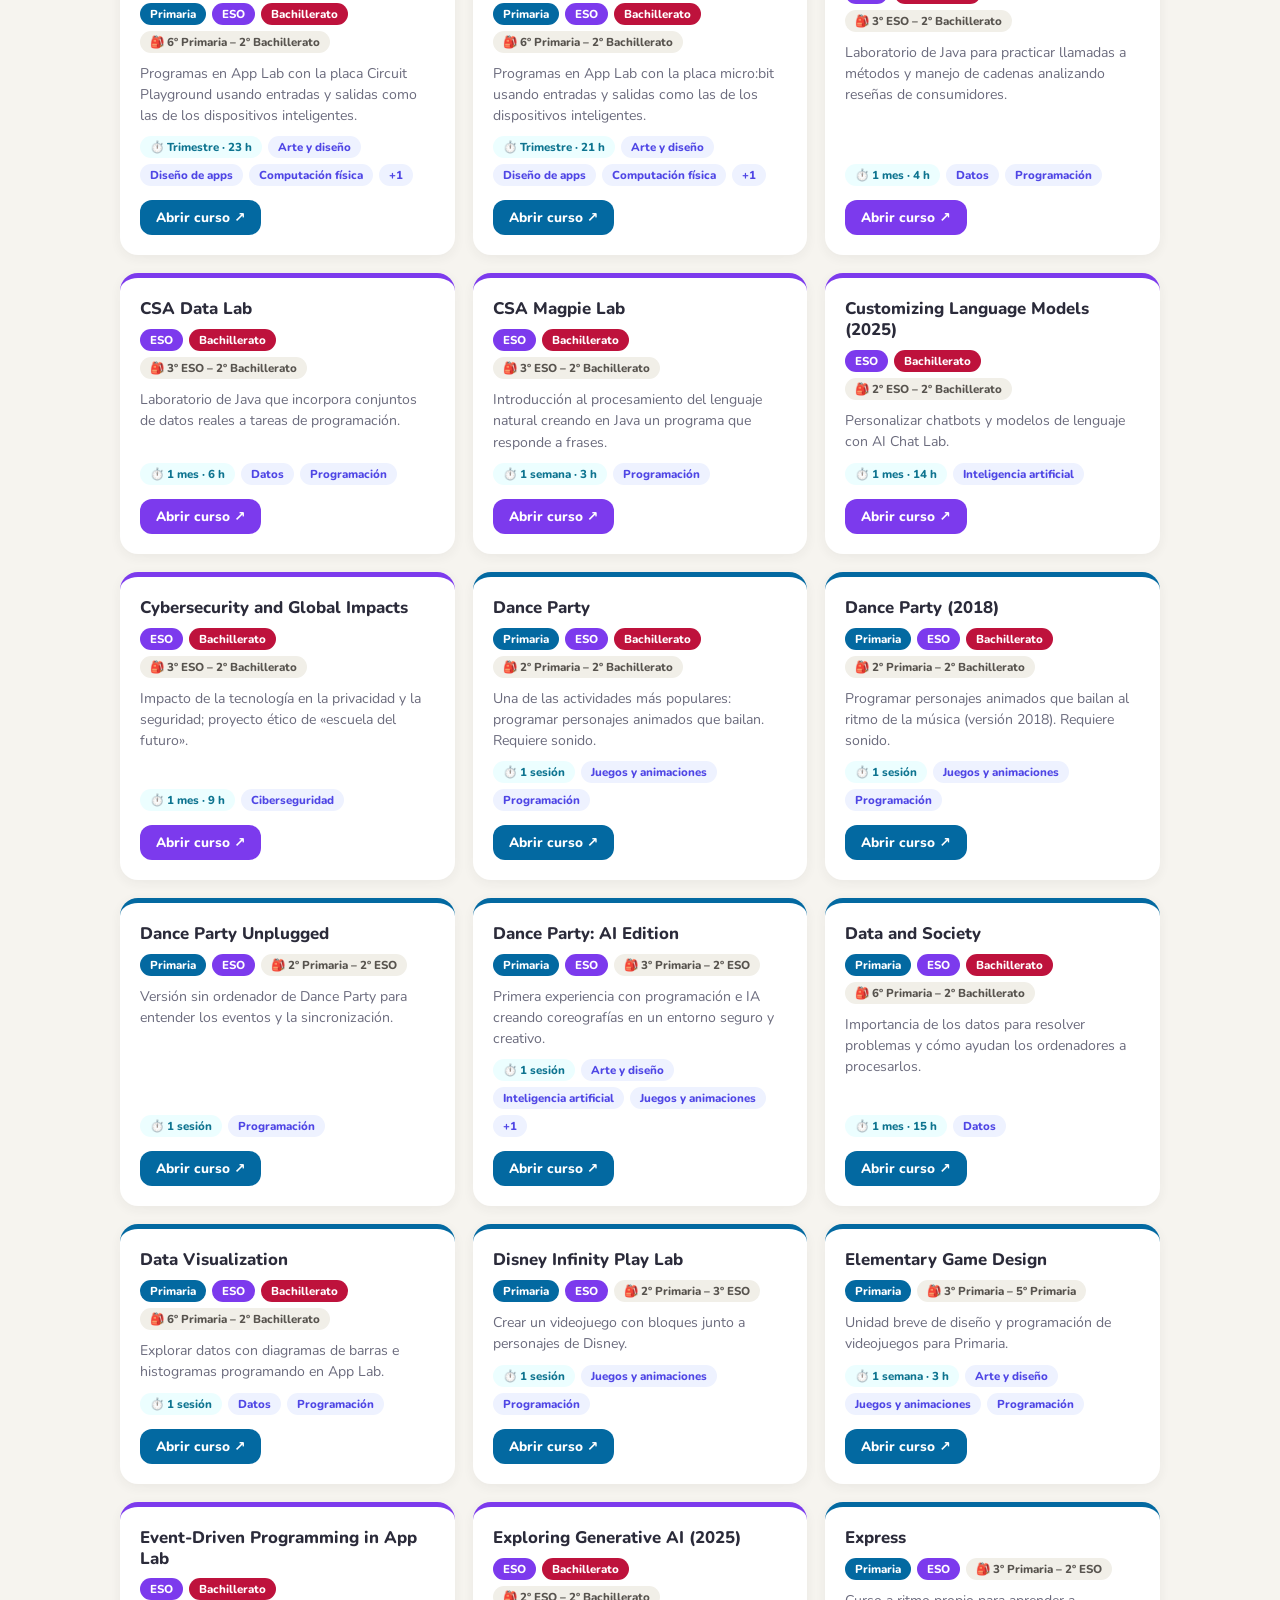
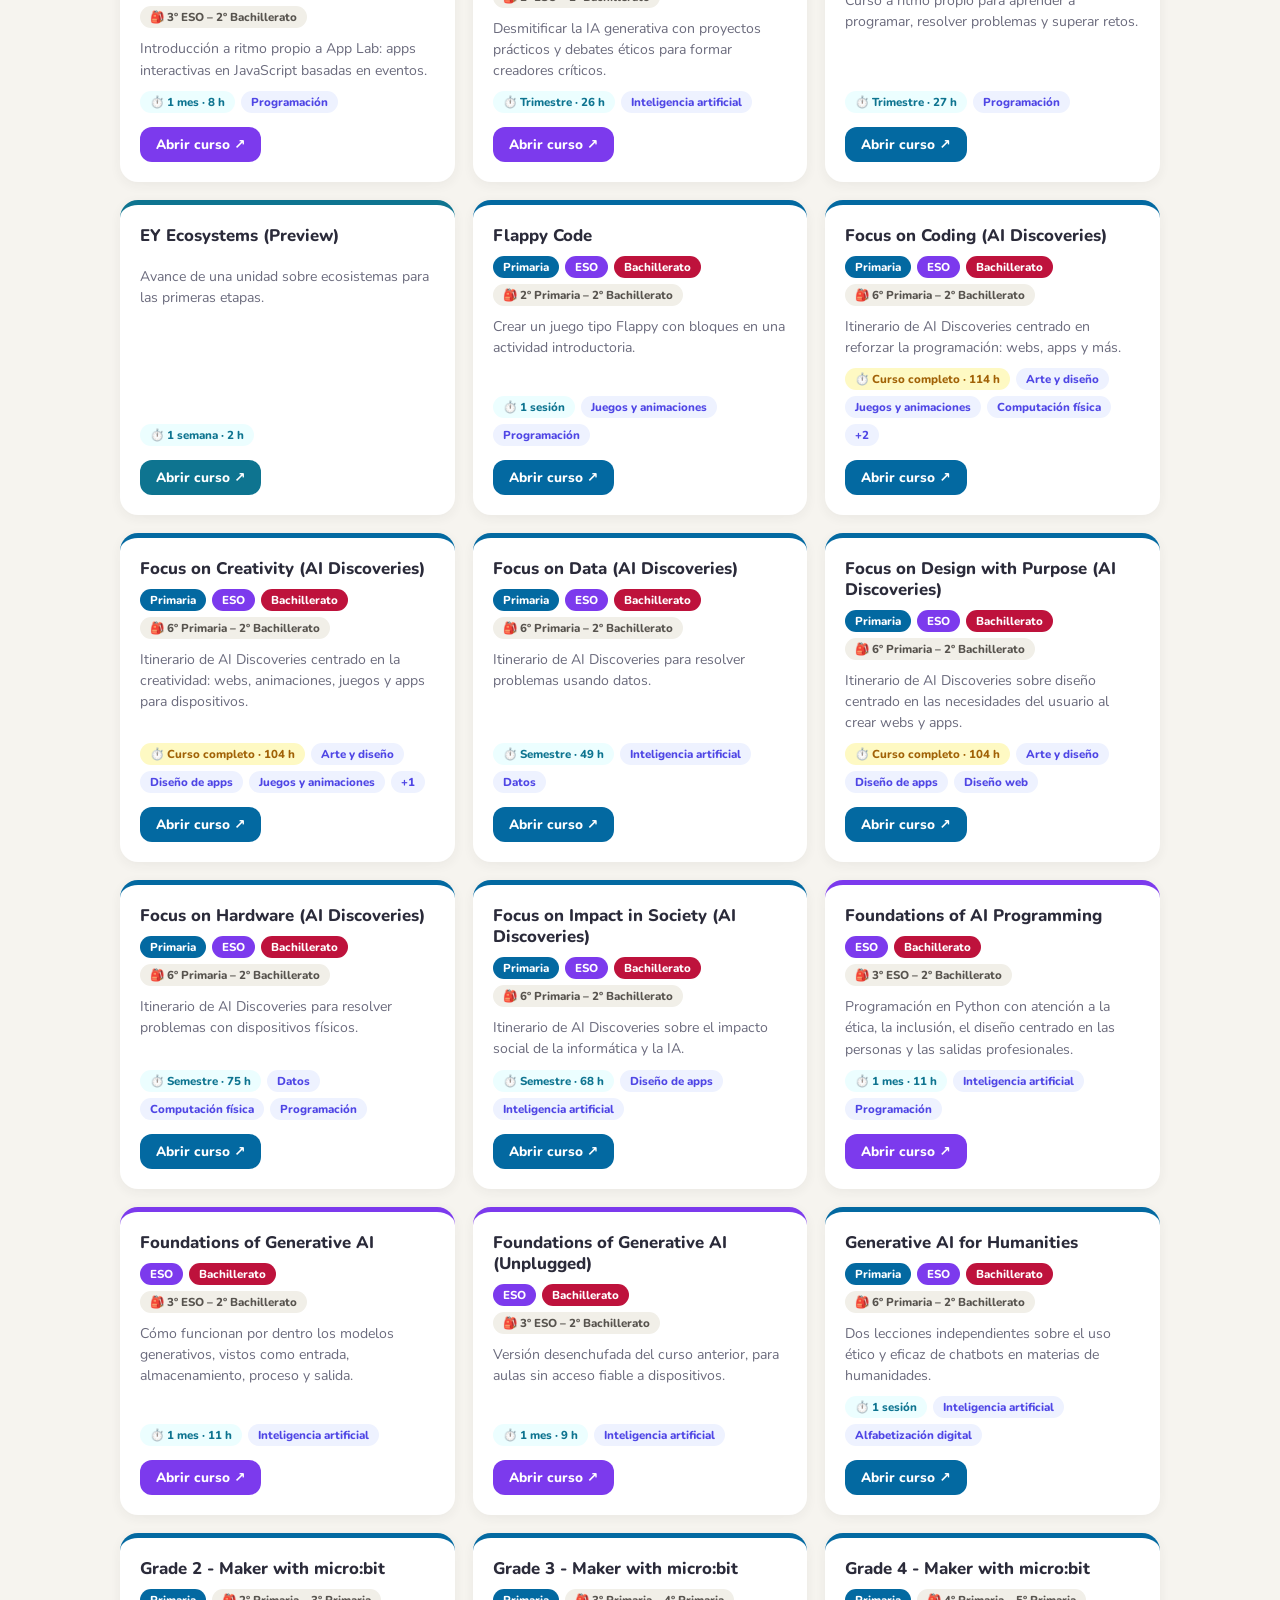
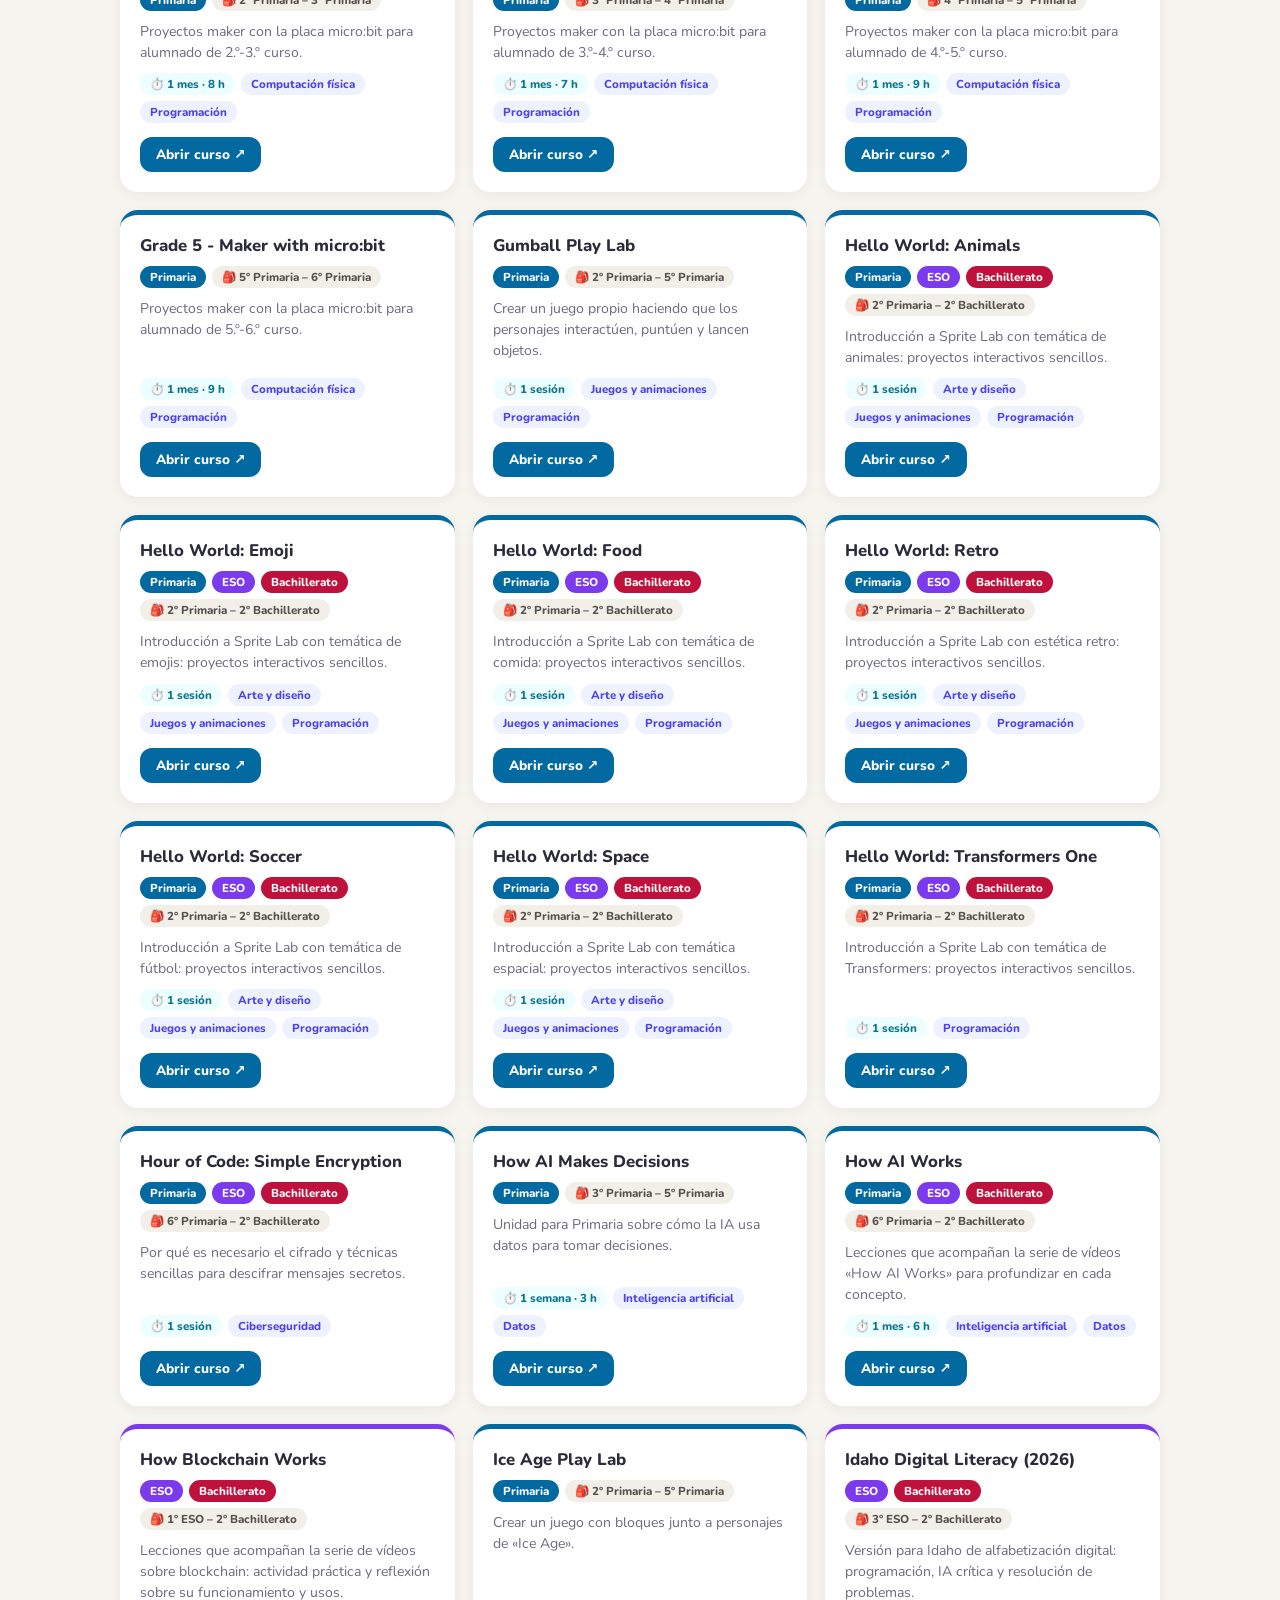
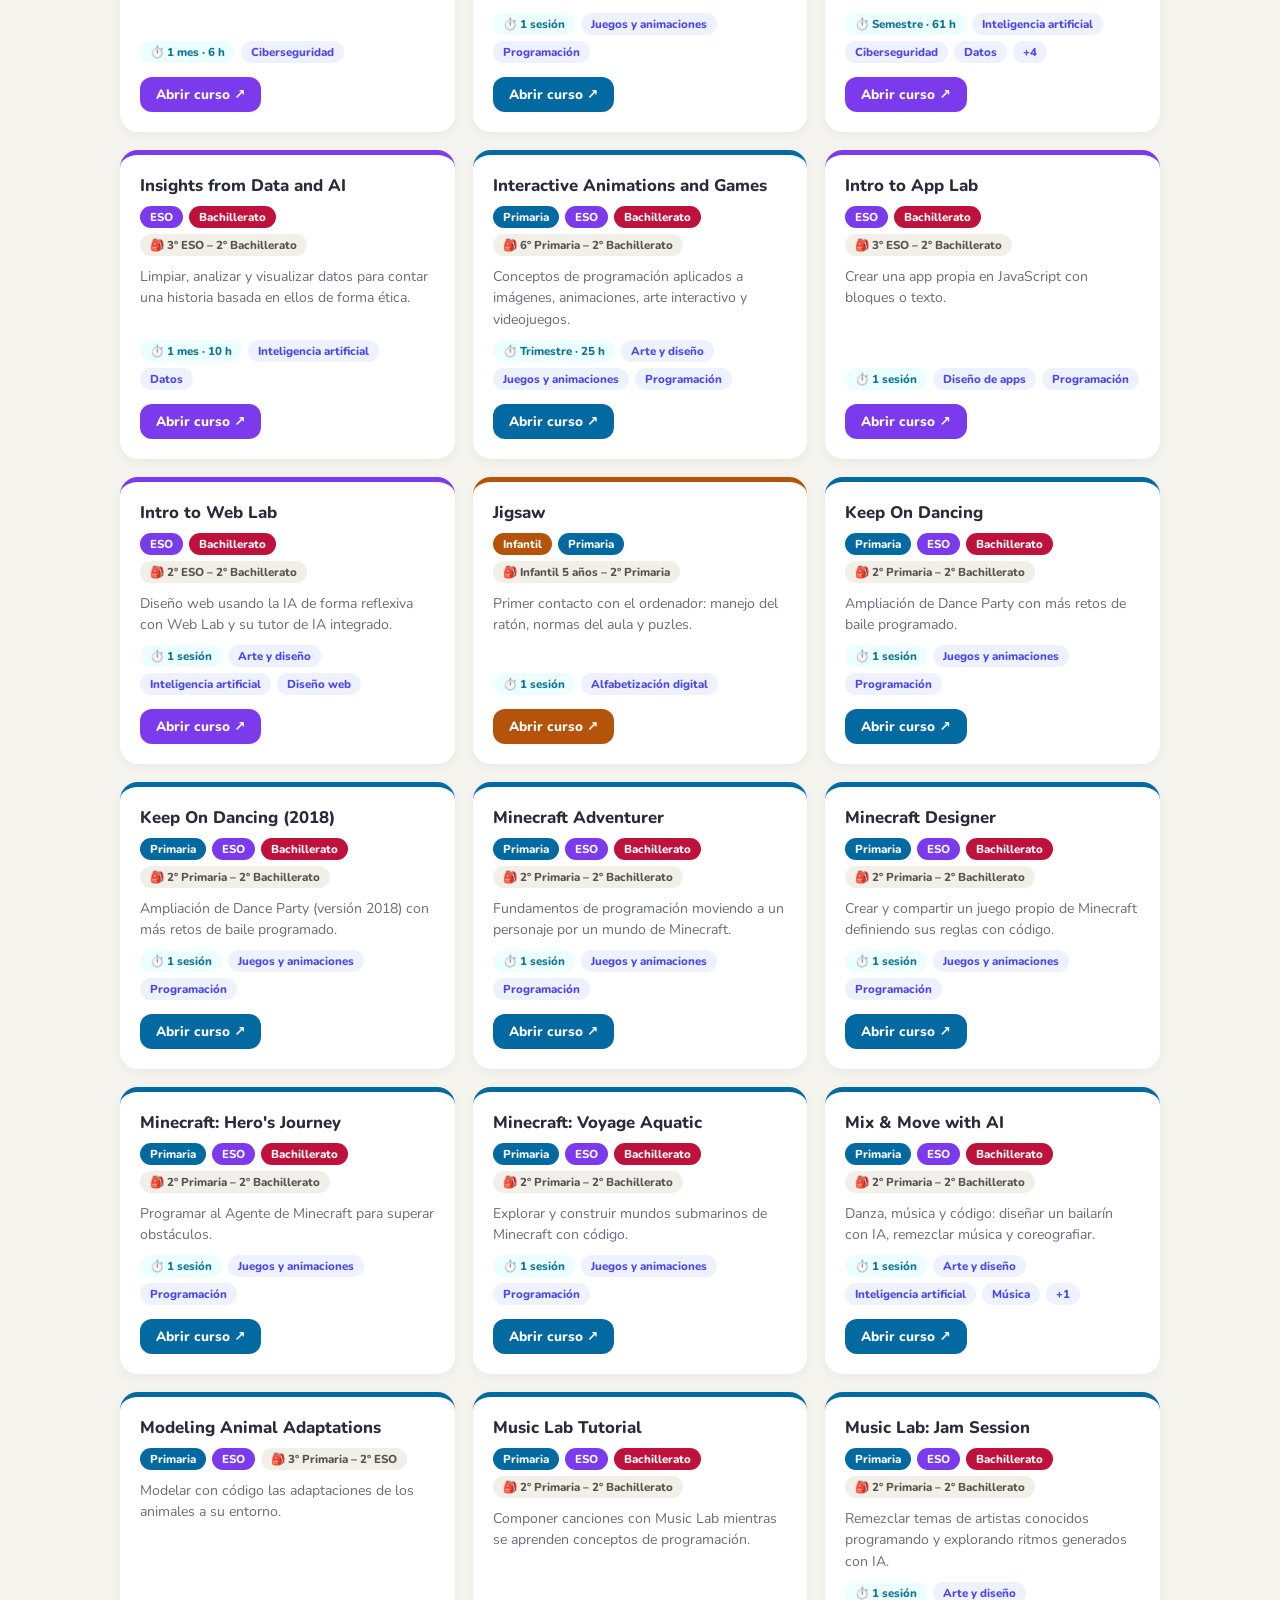
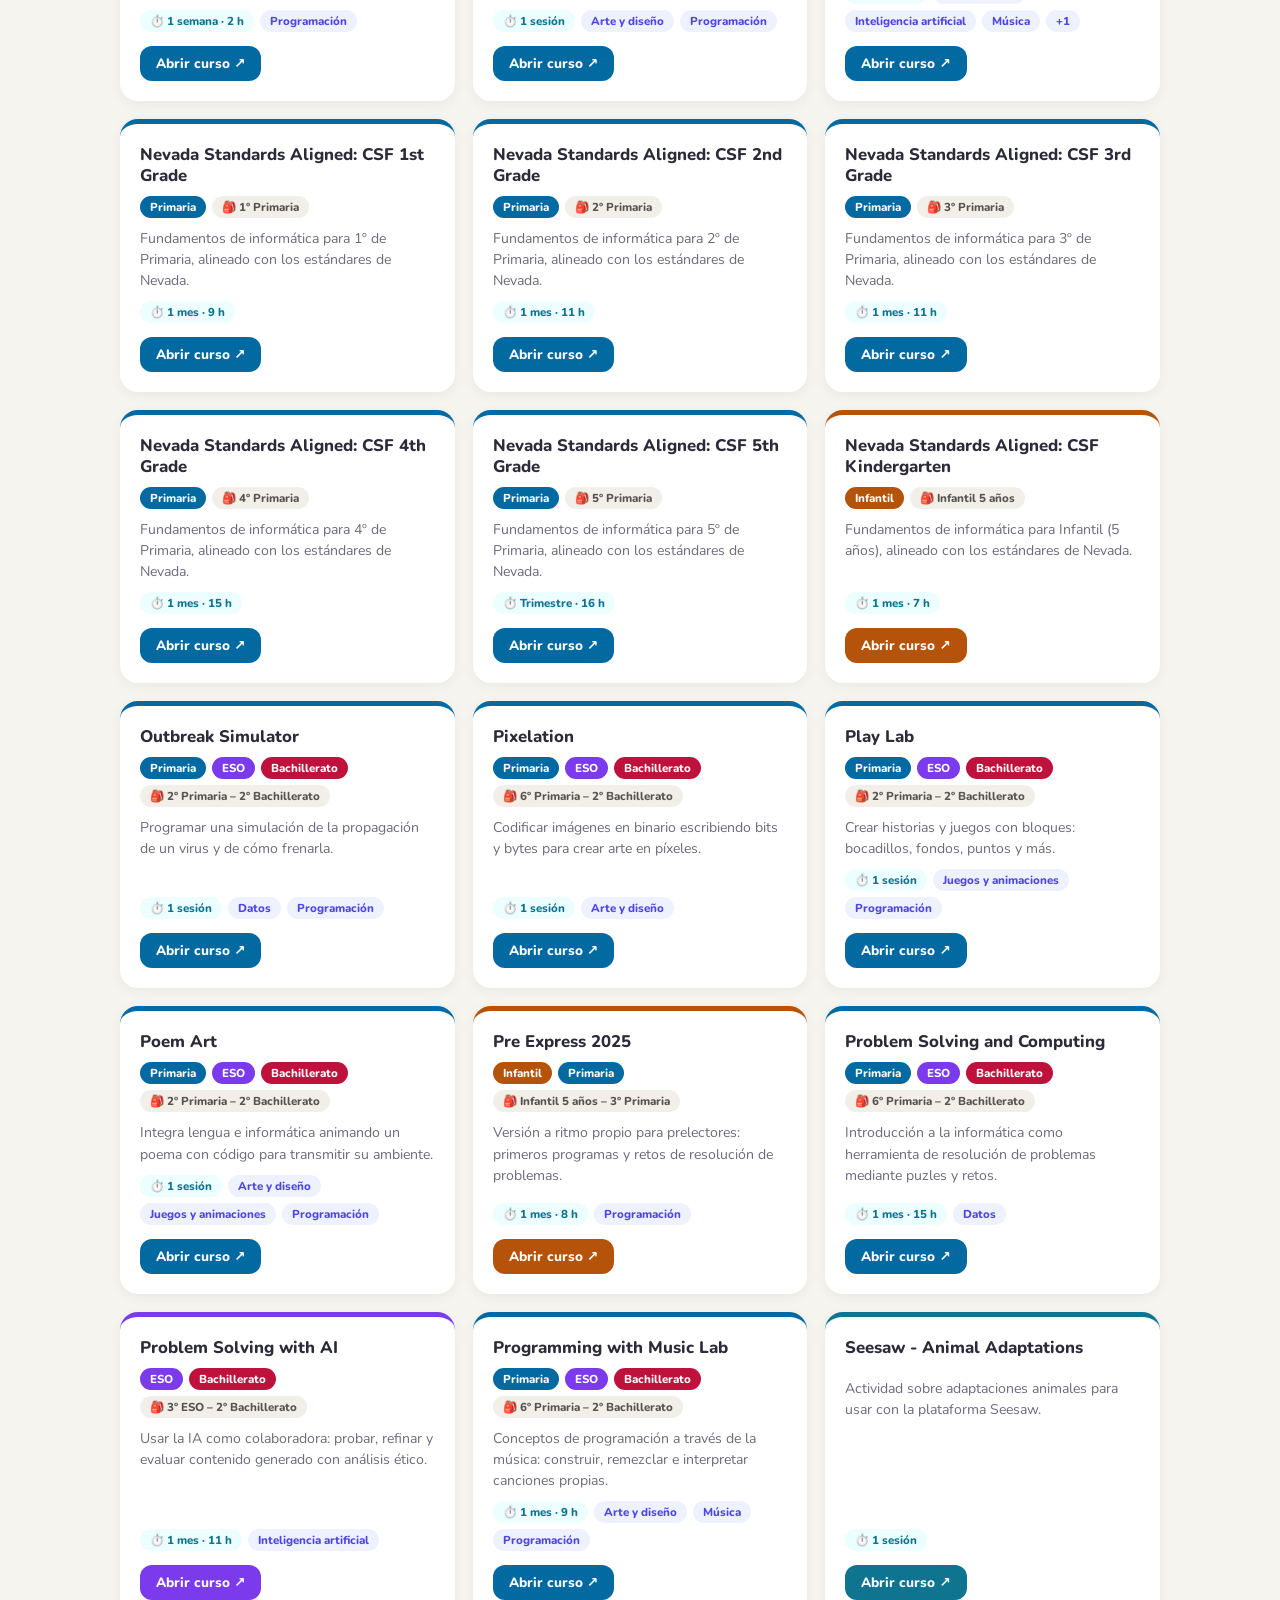
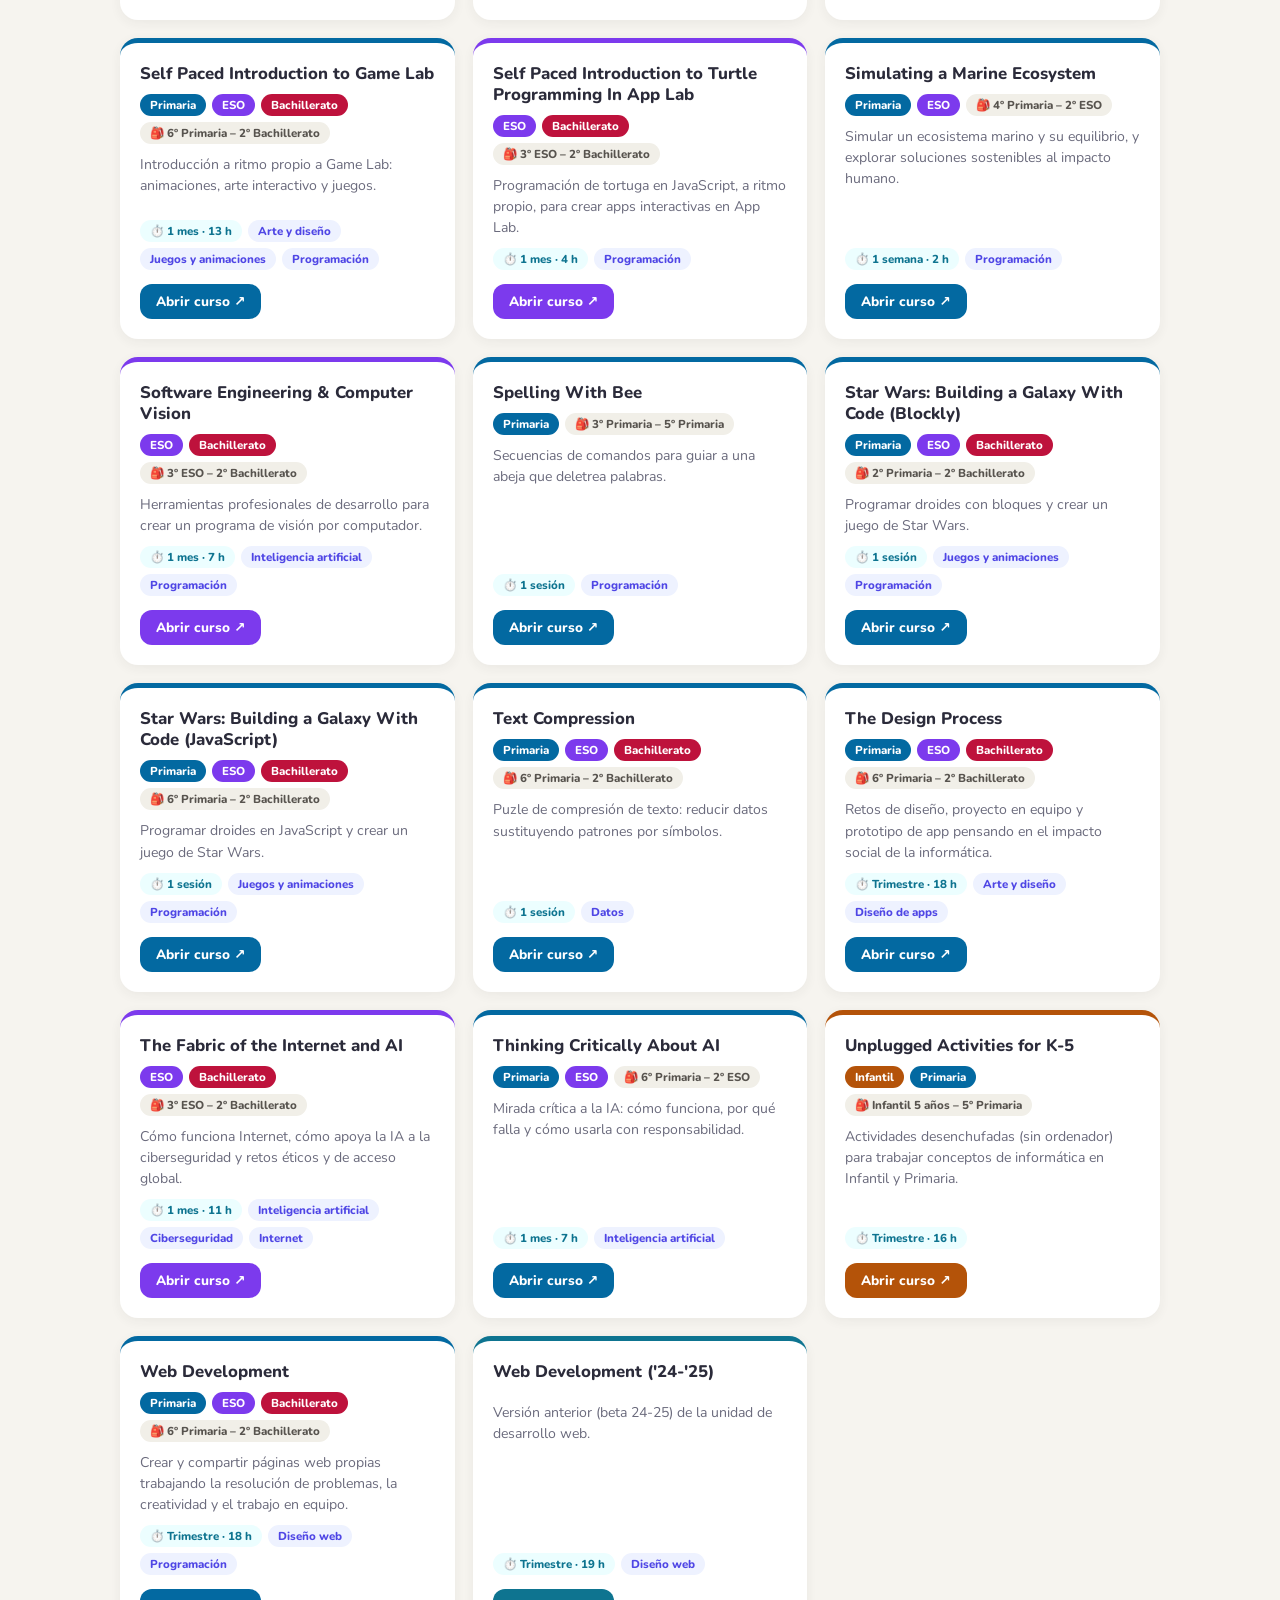
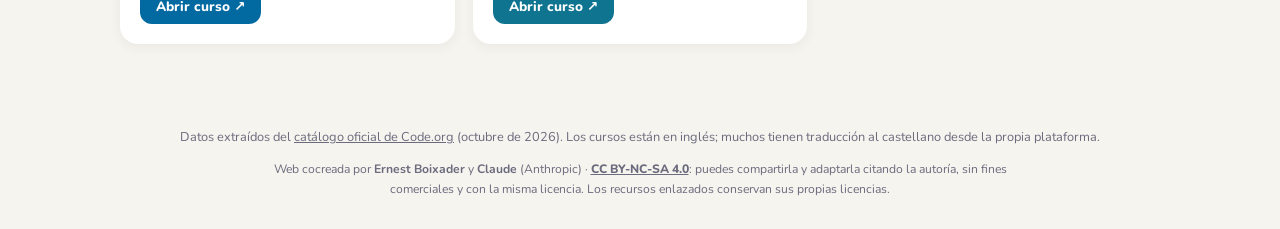
==== commit e25930a8: "Licencia CC BY-NC-SA 4.0 y autoría en todas las páginas - Pie en las cinco páginas (castellano y val" ====
--- a/codeorg.html
+++ b/codeorg.html
@@ -123,6 +123,7 @@
 <main class="grid" id="grid"></main>
 
 <footer data-i18n="pie">Datos extraídos del <a href="https://studio.code.org/catalog" target="_blank" rel="noopener">catálogo oficial de Code.org</a> (octubre de 2026). Los cursos están en inglés; muchos tienen traducción al castellano desde la propia plataforma.</footer>
+<p class="licencia" data-i18n="licencia">Web cocreada por <strong>Ernest Boixader</strong> y <strong>Claude</strong> (Anthropic) · <a rel="license noopener" href="https://creativecommons.org/licenses/by-nc-sa/4.0/deed.es" target="_blank">CC BY-NC-SA 4.0</a>: puedes compartirla y adaptarla citando la autoría, sin fines comerciales y con la misma licencia. Los recursos enlazados conservan sus propias licencias.</p>
 
 <script>
 const CURSOS = [{"id": "aiml-2026", "titulo": "AI and Machine Learning", "descripcion": "Cómo aprenden las máquinas a partir de datos; proyectos con datos reales y diseño de una app que resuelva un problema cercano.", "enlace": "https://studio.code.org/courses/aiml-2026", "niveles": "6º Primaria – 2º Bachillerato", "etapas": "Primaria, ESO, Bachillerato", "grados_eeuu": "6,7,8,9,10,11,12", "duracion": "Trimestre", "horas_aprox": 19, "temas": ["Inteligencia artificial", "Datos"]}, {"id": "ai-and-the-systems-that-power-it-2025", "titulo": "AI and the Systems that Power It", "descripcion": "Relación de la IA con los sistemas informáticos, el IoT y la robótica, con foco en ética, equidad e impacto.", "enlace": "https://studio.code.org/courses/ai-and-the-systems-that-power-it-2025", "niveles": "3º ESO – 2º Bachillerato", "etapas": "ESO, Bachillerato", "grados_eeuu": "9,10,11,12", "duracion": "1 mes", "horas_aprox": 11, "temas": ["Inteligencia artificial", "Hardware"]}, {"id": "ai-discoveries-2026", "titulo": "AI Discoveries", "descripcion": "Curso completo de informática e IA: el alumnado crea webs, apps y juegos mientras aprende a analizar y dar forma a los sistemas de IA que le rodean.", "enlace": "https://studio.code.org/courses/ai-discoveries-2026", "niveles": "6º Primaria – 2º ESO", "etapas": "Primaria, ESO", "grados_eeuu": "6,7,8", "duracion": "Curso completo", "horas_aprox": 159, "temas": ["Diseño de apps", "Inteligencia artificial", "Ciberseguridad", "Datos", "Alfabetización digital", "Juegos y animaciones", "Hardware", "Música", "Computación física", "Diseño web", "Programación"]}, {"id": "ai-ethics-2023", "titulo": "AI Ethics", "descripcion": "Impactos sociales de la IA: beneficios buscados y consecuencias no deseadas.", "enlace": "https://studio.code.org/courses/ai-ethics-2023", "niveles": "1º ESO – 2º Bachillerato", "etapas": "ESO, Bachillerato", "grados_eeuu": "7,8,9,10,11,12", "duracion": "1 semana", "horas_aprox": 1, "temas": ["Inteligencia artificial", "Datos"]}, {"id": "oceans", "titulo": "AI for Oceans", "descripcion": "Introducción divertida a la IA: se entrena un modelo de aprendizaje automático para distinguir peces de basura en el océano.", "enlace": "https://studio.code.org/courses/oceans", "niveles": "3º Primaria – 2º Bachillerato", "etapas": "Primaria, ESO, Bachillerato", "grados_eeuu": "3,4,5,6,7,8,9,10,11,12", "duracion": "1 sesión", "horas_aprox": 1, "temas": ["Inteligencia artificial", "Datos"]}, {"id": "artificial-intelligence-foundations-2025", "titulo": "AI Foundations (Global)", "descripcion": "Aprender a programar, pensar críticamente sobre la IA y usar la tecnología para resolver problemas reales (versión internacional).", "enlace": "https://studio.code.org/courses/artificial-intelligence-foundations-2025", "niveles": "3º ESO – 2º Bachillerato", "etapas": "ESO, Bachillerato", "grados_eeuu": "9,10,11,12", "duracion": "Semestre", "horas_aprox": 65, "temas": ["Inteligencia artificial", "Ciberseguridad", "Datos", "Hardware", "Internet", "Programación"]}, {"id": "artificial-intelligence-foundations-india-2025", "titulo": "AI Foundations (India)", "descripcion": "Versión para India del curso de fundamentos de IA.", "enlace": "https://studio.code.org/courses/artificial-intelligence-foundations-india-2025", "niveles": "3º ESO – 2º Bachillerato", "etapas": "ESO, Bachillerato", "grados_eeuu": "9,10,11,12", "duracion": "1 mes", "horas_aprox": 11, "temas": ["Inteligencia artificial"]}, {"id": "ai-foundations-year1-2026", "titulo": "AI Foundations Year 1", "descripcion": "Curso anual de fundamentos: programación, pensamiento crítico sobre la IA y resolución de problemas reales con tecnología.", "enlace": "https://studio.code.org/courses/ai-foundations-year1-2026", "niveles": "3º ESO – 2º Bachillerato", "etapas": "ESO, Bachillerato", "grados_eeuu": "9,10,11,12", "duracion": "Curso completo", "horas_aprox": 120, "temas": ["Diseño de apps", "Inteligencia artificial", "Ciberseguridad", "Datos", "Hardware", "Internet", "Diseño web", "Programación"]}, {"id": "ai-foundations-designing-and-building-with-ai-2026", "titulo": "AI Foundations: Designing and Building with AI", "descripcion": "Semestre centrado en diseñar y construir apps y webs apoyándose en herramientas de IA.", "enlace": "https://studio.code.org/courses/ai-foundations-designing-and-building-with-ai-2026", "niveles": "3º ESO – 2º Bachillerato", "etapas": "ESO, Bachillerato", "grados_eeuu": "9,10,11,12", "duracion": "Semestre", "horas_aprox": 63, "temas": ["Diseño de apps", "Inteligencia artificial", "Diseño web", "Programación"]}, {"id": "ai-foundations-exploring-ai-and-cs-2026", "titulo": "AI Foundations: Exploring AI and CS", "descripcion": "Semestre de exploración de la IA y la informática: programación, datos, ciberseguridad y pensamiento crítico.", "enlace": "https://studio.code.org/courses/ai-foundations-exploring-ai-and-cs-2026", "niveles": "3º ESO – 2º Bachillerato", "etapas": "ESO, Bachillerato", "grados_eeuu": "9,10,11,12", "duracion": "Semestre", "horas_aprox": 80, "temas": ["Inteligencia artificial", "Ciberseguridad", "Datos", "Hardware", "Internet", "Programación"]}, {"id": "ai-powered-threats-and-defenses-2026", "titulo": "AI-Powered Threats and Defenses", "descripcion": "Cómo se producen los ciberataques, cómo se construyen las defensas y cómo la IA está cambiando ambos lados.", "enlace": "https://studio.code.org/courses/ai-powered-threats-and-defenses-2026", "niveles": "3º ESO – 2º Bachillerato", "etapas": "ESO, Bachillerato", "grados_eeuu": "9,10,11,12", "duracion": "1 mes", "horas_aprox": 11, "temas": ["Inteligencia artificial", "Ciberseguridad"]}, {"id": "artist", "titulo": "Artist", "descripcion": "Programación con bloques para dibujar figuras cada vez más complejas.", "enlace": "https://studio.code.org/courses/artist", "niveles": "2º Primaria – 2º Bachillerato", "etapas": "Primaria, ESO, Bachillerato", "grados_eeuu": "2,3,4,5,6,7,8,9,10,11,12", "duracion": "1 sesión", "horas_aprox": 1, "temas": ["Arte y diseño", "Programación"]}, {"id": "career-journeys-for-elementary-2025", "titulo": "Career Journeys for Elementary", "descripcion": "Exploración de profesiones de informática e IA y proyecto en Sprite Lab sobre la tecnología en un oficio que les interese.", "enlace": "https://studio.code.org/courses/career-journeys-for-elementary-2025", "niveles": "3º Primaria – 5º Primaria", "etapas": "Primaria", "grados_eeuu": "3,4,5", "duracion": "1 sesión", "horas_aprox": 1, "temas": ["Inteligencia artificial", "Programación"]}, {"id": "basketball", "titulo": "Choose your team and make a basketball game", "descripcion": "Qué son los eventos en programación creando y personalizando un juego de baloncesto.", "enlace": "https://studio.code.org/courses/basketball", "niveles": "2º Primaria – 2º Bachillerato", "etapas": "Primaria, ESO, Bachillerato", "grados_eeuu": "2,3,4,5,6,7,8,9,10,11,12", "duracion": "1 sesión", "horas_aprox": 1, "temas": ["Juegos y animaciones", "Programación"]}, {"id": "hourofcode", "titulo": "Classic Maze", "descripcion": "Laberinto clásico para iniciarse en la programación con personajes de videojuegos conocidos.", "enlace": "https://studio.code.org/courses/hourofcode", "niveles": "Infantil 5 años – 4º Primaria", "etapas": "Infantil, Primaria", "grados_eeuu": "K,1,2,3,4", "duracion": "1 sesión", "horas_aprox": 1, "temas": ["Programación"]}, {"id": "code-break", "titulo": "Code Break", "descripcion": "Retos y actividades interactivas de programación para todos los niveles, incluso sin ordenador.", "enlace": "https://studio.code.org/courses/code-break", "niveles": "2º ESO – 2º Bachillerato", "etapas": "ESO, Bachillerato", "grados_eeuu": "8,9,10,11,12", "duracion": "1 mes", "horas_aprox": 9, "temas": ["Programación"]}, {"id": "code-break-younger", "titulo": "Code Break for Younger Students", "descripcion": "Versión para los más pequeños: retos y actividades de programación, incluso sin ordenador.", "enlace": "https://studio.code.org/courses/code-break-younger", "niveles": "Infantil 5 años – 1º ESO", "etapas": "Infantil, Primaria, ESO", "grados_eeuu": "K,1,2,3,4,5,6,7", "duracion": "1 mes", "horas_aprox": 9, "temas": ["Programación"]}, {"id": "frozen", "titulo": "Code with Anna and Elsa", "descripcion": "Dibujar copos de nieve y patrones con código en un escenario invernal.", "enlace": "https://studio.code.org/courses/frozen", "niveles": "1º Primaria – 4º Primaria", "etapas": "Primaria", "grados_eeuu": "1,2,3,4", "duracion": "1 sesión", "horas_aprox": 1, "temas": ["Arte y diseño", "Programación"]}, {"id": "sports", "titulo": "Code your own sports game", "descripcion": "Programar un juego deportivo propio trabajando los eventos mediante puzles.", "enlace": "https://studio.code.org/courses/sports", "niveles": "2º Primaria – 2º Bachillerato", "etapas": "Primaria, ESO, Bachillerato", "grados_eeuu": "2,3,4,5,6,7,8,9,10,11,12", "duracion": "1 sesión", "horas_aprox": 1, "temas": ["Juegos y animaciones", "Programación"]}, {"id": "csc-starquilts-2023", "titulo": "Coding a Geometric Star Quilt", "descripcion": "Patrones geométricos con código para diseñar una colcha de estrellas: matemáticas y creatividad.", "enlace": "https://studio.code.org/courses/csc-starquilts-2023", "niveles": "3º Primaria – 5º Primaria", "etapas": "Primaria", "grados_eeuu": "3,4,5", "duracion": "1 semana", "horas_aprox": 2, "temas": ["Arte y diseño", "Programación"]}, {"id": "csc-timecapsule-2023", "titulo": "Coding a Time Capsule", "descripcion": "Crear una cápsula del tiempo digital en forma de poema animado.", "enlace": "https://studio.code.org/courses/csc-timecapsule-2023", "niveles": "3º Primaria – 5º Primaria", "etapas": "Primaria", "grados_eeuu": "3,4,5", "duracion": "1 semana", "horas_aprox": 3, "temas": ["Arte y diseño", "Juegos y animaciones", "Programación"]}, {"id": "csc-bookcovers-2023", "titulo": "Coding Book Covers", "descripcion": "Crear con código la portada interactiva de un libro mostrando personajes y ambientación.", "enlace": "https://studio.code.org/courses/csc-bookcovers-2023", "niveles": "3º Primaria – 5º Primaria", "etapas": "Primaria", "grados_eeuu": "3,4,5", "duracion": "1 semana", "horas_aprox": 2, "temas": ["Arte y diseño", "Diseño de apps", "Juegos y animaciones", "Programación"]}, {"id": "csc-mappinglandmarks-2023", "titulo": "Coding Interactive Maps", "descripcion": "Programar un mapa interactivo que cuenta una historia y explora información geográfica.", "enlace": "https://studio.code.org/courses/csc-mappinglandmarks-2023", "niveles": "3º Primaria – 5º Primaria", "etapas": "Primaria", "grados_eeuu": "3,4,5", "duracion": "1 semana", "horas_aprox": 3, "temas": ["Arte y diseño", "Diseño de apps", "Juegos y animaciones", "Programación"]}, {"id": "coding-with-ai", "titulo": "Coding with AI", "descripcion": "Uso ético y eficaz de la IA generativa para explicar código, resolver problemas y generar código.", "enlace": "https://studio.code.org/courses/coding-with-ai", "niveles": "6º Primaria – 2º Bachillerato", "etapas": "Primaria, ESO, Bachillerato", "grados_eeuu": "6,7,8,9,10,11,12", "duracion": "1 semana", "horas_aprox": 3, "temas": ["Inteligencia artificial", "Programación"]}, {"id": "coding-with-music-2025", "titulo": "Coding with Music", "descripcion": "Secuencias, funciones y eventos a través de la música, con profesionales reales de la música y la tecnología.", "enlace": "https://studio.code.org/courses/coding-with-music-2025", "niveles": "3º Primaria – 5º Primaria", "etapas": "Primaria", "grados_eeuu": "3,4,5", "duracion": "1 semana", "horas_aprox": 2, "temas": ["Arte y diseño", "Música", "Programación"]}, {"id": "poetry-2023", "titulo": "Coding with Poetry", "descripcion": "Poemas interactivos que expresan con código el tono y el ambiente del texto.", "enlace": "https://studio.code.org/courses/poetry-2023", "niveles": "3º Primaria – 2º ESO", "etapas": "Primaria, ESO", "grados_eeuu": "3,4,5,6,7,8", "duracion": "1 semana", "horas_aprox": 3, "temas": ["Arte y diseño", "Juegos y animaciones", "Programación"]}, {"id": "csa-2025", "titulo": "Computer Science A", "descripcion": "Curso anual de Java e ingeniería del software (AP CSA) con enfoque de «objetos primero».", "enlace": "https://studio.code.org/courses/csa-2025", "niveles": "3º ESO – 2º Bachillerato", "etapas": "ESO, Bachillerato", "grados_eeuu": "9,10,11,12", "duracion": "Curso completo", "horas_aprox": 120, "temas": ["Arte y diseño", "Datos", "Juegos y animaciones", "Programación"]}, {"id": "csa-alt-2025", "titulo": "Computer Science A ('25-'26)", "descripcion": "Curso anual de Java e ingeniería del software (AP CSA), en el orden oficial del College Board.", "enlace": "https://studio.code.org/courses/csa-alt-2025", "niveles": "3º ESO – 2º Bachillerato", "etapas": "ESO, Bachillerato", "grados_eeuu": "9,10,11,12", "duracion": "Curso completo", "horas_aprox": 104, "temas": ["Arte y diseño", "Datos", "Juegos y animaciones", "Programación"]}, {"id": "csd-2026", "titulo": "Computer Science Discoveries", "descripcion": "Curso introductorio que presenta la informática como medio de creatividad, comunicación y resolución de problemas.", "enlace": "https://studio.code.org/courses/csd-2026", "niveles": "6º Primaria – 2º Bachillerato", "etapas": "Primaria, ESO, Bachillerato", "grados_eeuu": "6,7,8,9,10,11,12", "duracion": "Curso completo", "horas_aprox": 167, "temas": ["Arte y diseño", "Diseño de apps", "Inteligencia artificial", "Datos", "Juegos y animaciones", "Computación física", "Diseño web", "Programación"]}, {"id": "csp-2025", "titulo": "Computer Science Principles", "descripcion": "Introducción (o curso AP) a la informática y a cómo la tecnología impacta en el mundo.", "enlace": "https://studio.code.org/courses/csp-2025", "niveles": "3º ESO – 2º Bachillerato", "etapas": "ESO, Bachillerato", "grados_eeuu": "9,10,11,12", "duracion": "Curso completo", "horas_aprox": 87, "temas": ["Diseño de apps", "Ciberseguridad", "Datos", "Internet", "Programación"]}, {"id": "computer-vision", "titulo": "Computer Vision", "descripcion": "Fundamentos, aplicaciones e implicaciones éticas de la visión por computador.", "enlace": "https://studio.code.org/courses/computer-vision", "niveles": "3º ESO – 2º Bachillerato", "etapas": "ESO, Bachillerato", "grados_eeuu": "9,10,11,12", "duracion": "1 mes", "horas_aprox": 12, "temas": ["Inteligencia artificial"]}, {"id": "computing-foundations-for-a-digital-age-2027", "titulo": "Computing Foundations for a Digital Age: Indiana (AI Foundations)", "descripcion": "Versión de AI Foundations adaptada al estado de Indiana: programación, IA crítica y resolución de problemas.", "enlace": "https://studio.code.org/courses/computing-foundations-for-a-digital-age-2027", "niveles": "3º ESO – 2º Bachillerato", "etapas": "ESO, Bachillerato", "grados_eeuu": "9,10,11,12", "duracion": "Semestre", "horas_aprox": 66, "temas": ["Inteligencia artificial", "Ciberseguridad", "Datos", "Hardware", "Internet", "Programación"]}, {"id": "counting-csc-2021", "titulo": "Counting with Laurel", "descripcion": "Contar, sumar y usar bucles para guiar a un personaje por un laberinto recogiendo tesoros.", "enlace": "https://studio.code.org/courses/counting-csc-2021", "niveles": "3º Primaria – 5º Primaria", "etapas": "Primaria", "grados_eeuu": "3,4,5", "duracion": "1 sesión", "horas_aprox": 1, "temas": ["Programación"]}, {"id": "coursea-2025", "titulo": "Course A", "descripcion": "Primeros pasos: trabajo en equipo, resolución de problemas y programación con bucles y eventos.", "enlace": "https://studio.code.org/courses/coursea-2025", "niveles": "Infantil 5 años – 1º Primaria", "etapas": "Infantil, Primaria", "grados_eeuu": "K,1", "duracion": "1 mes", "horas_aprox": 9, "temas": ["Programación"]}, {"id": "courseb-2025", "titulo": "Course B", "descripcion": "Continuación de los fundamentos de programación, perseverancia y pensamiento crítico; al final se crean juegos en Play Lab.", "enlace": "https://studio.code.org/courses/courseb-2025", "niveles": "1º Primaria – 2º Primaria", "etapas": "Primaria", "grados_eeuu": "1,2", "duracion": "1 mes", "horas_aprox": 10, "temas": ["Programación"]}, {"id": "coursec-2025", "titulo": "Course C", "descripcion": "Programas con secuencias, bucles y eventos, estrategias de resolución de problemas y juegos interactivos.", "enlace": "https://studio.code.org/courses/coursec-2025", "niveles": "2º Primaria – 3º Primaria", "etapas": "Primaria", "grados_eeuu": "2,3", "duracion": "1 mes", "horas_aprox": 13, "temas": ["Programación"]}, {"id": "coursed-2025", "titulo": "Course D", "descripcion": "Repasa bucles y eventos y avanza hacia algoritmos, condicionales y más.", "enlace": "https://studio.code.org/courses/coursed-2025", "niveles": "3º Primaria – 4º Primaria", "etapas": "Primaria", "grados_eeuu": "3,4", "duracion": "Trimestre", "horas_aprox": 16, "temas": ["Arte y diseño", "Juegos y animaciones", "Programación"]}, {"id": "coursee-2025", "titulo": "Course E", "descripcion": "Introducción al entorno Sprite Lab; al final el alumnado programa un juego o un dibujo propio.", "enlace": "https://studio.code.org/courses/coursee-2025", "niveles": "4º Primaria – 5º Primaria", "etapas": "Primaria", "grados_eeuu": "4,5", "duracion": "Trimestre", "horas_aprox": 18, "temas": ["Arte y diseño", "Diseño de apps", "Juegos y animaciones", "Internet", "Programación"]}, {"id": "coursef-2025", "titulo": "Course F", "descripcion": "Variables y toma de decisiones con más autonomía para crear un proyecto interactivo.", "enlace": "https://studio.code.org/courses/coursef-2025", "niveles": "5º Primaria", "etapas": "Primaria", "grados_eeuu": "5", "duracion": "Trimestre", "horas_aprox": 17, "temas": ["Arte y diseño", "Diseño de apps", "Juegos y animaciones", "Internet", "Programación"]}, {"id": "devices-2026", "titulo": "Creating Apps with Devices - Circuit Playground", "descripcion": "Programas en App Lab con la placa Circuit Playground usando entradas y salidas como las de los dispositivos inteligentes.", "enlace": "https://studio.code.org/courses/devices-2026", "niveles": "6º Primaria – 2º Bachillerato", "etapas": "Primaria, ESO, Bachillerato", "grados_eeuu": "6,7,8,9,10,11,12", "duracion": "Trimestre", "horas_aprox": 23, "temas": ["Arte y diseño", "Diseño de apps", "Computación física", "Programación"]}, {"id": "microbit-2026", "titulo": "Creating Apps with Devices - micro:bit", "descripcion": "Programas en App Lab con la placa micro:bit usando entradas y salidas como las de los dispositivos inteligentes.", "enlace": "https://studio.code.org/courses/microbit-2026", "niveles": "6º Primaria – 2º Bachillerato", "etapas": "Primaria, ESO, Bachillerato", "grados_eeuu": "6,7,8,9,10,11,12", "duracion": "Trimestre", "horas_aprox": 21, "temas": ["Arte y diseño", "Diseño de apps", "Computación física", "Programación"]}, {"id": "csa-consumer-review-lab", "titulo": "CSA Consumer Review Lab", "descripcion": "Laboratorio de Java para practicar llamadas a métodos y manejo de cadenas analizando reseñas de consumidores.", "enlace": "https://studio.code.org/courses/csa-consumer-review-lab", "niveles": "3º ESO – 2º Bachillerato", "etapas": "ESO, Bachillerato", "grados_eeuu": "9,10,11,12", "duracion": "1 mes", "horas_aprox": 4, "temas": ["Datos", "Programación"]}, {"id": "csa-data-lab", "titulo": "CSA Data Lab", "descripcion": "Laboratorio de Java que incorpora conjuntos de datos reales a tareas de programación.", "enlace": "https://studio.code.org/courses/csa-data-lab", "niveles": "3º ESO – 2º Bachillerato", "etapas": "ESO, Bachillerato", "grados_eeuu": "9,10,11,12", "duracion": "1 mes", "horas_aprox": 6, "temas": ["Datos", "Programación"]}, {"id": "csa-magpie-lab", "titulo": "CSA Magpie Lab", "descripcion": "Introducción al procesamiento del lenguaje natural creando en Java un programa que responde a frases.", "enlace": "https://studio.code.org/courses/csa-magpie-lab", "niveles": "3º ESO – 2º Bachillerato", "etapas": "ESO, Bachillerato", "grados_eeuu": "9,10,11,12", "duracion": "1 semana", "horas_aprox": 3, "temas": ["Programación"]}, {"id": "customizing-llms-2025", "titulo": "Customizing Language Models (2025)", "descripcion": "Personalizar chatbots y modelos de lenguaje con AI Chat Lab.", "enlace": "https://studio.code.org/courses/customizing-llms-2025", "niveles": "2º ESO – 2º Bachillerato", "etapas": "ESO, Bachillerato", "grados_eeuu": "8,9,10,11,12", "duracion": "1 mes", "horas_aprox": 14, "temas": ["Inteligencia artificial"]}, {"id": "cybersecurity-and-global-impacts-2025", "titulo": "Cybersecurity and Global Impacts", "descripcion": "Impacto de la tecnología en la privacidad y la seguridad; proyecto ético de «escuela del futuro».", "enlace": "https://studio.code.org/courses/cybersecurity-and-global-impacts-2025", "niveles": "3º ESO – 2º Bachillerato", "etapas": "ESO, Bachillerato", "grados_eeuu": "9,10,11,12", "duracion": "1 mes", "horas_aprox": 9, "temas": ["Ciberseguridad"]}, {"id": "dance-2019", "titulo": "Dance Party", "descripcion": "Una de las actividades más populares: programar personajes animados que bailan. Requiere sonido.", "enlace": "https://studio.code.org/courses/dance-2019", "niveles": "2º Primaria – 2º Bachillerato", "etapas": "Primaria, ESO, Bachillerato", "grados_eeuu": "2,3,4,5,6,7,8,9,10,11,12", "duracion": "1 sesión", "horas_aprox": 1, "temas": ["Juegos y animaciones", "Programación"]}, {"id": "dance", "titulo": "Dance Party (2018)", "descripcion": "Programar personajes animados que bailan al ritmo de la música (versión 2018). Requiere sonido.", "enlace": "https://studio.code.org/courses/dance", "niveles": "2º Primaria – 2º Bachillerato", "etapas": "Primaria, ESO, Bachillerato", "grados_eeuu": "2,3,4,5,6,7,8,9,10,11,12", "duracion": "1 sesión", "horas_aprox": 1, "temas": ["Juegos y animaciones", "Programación"]}, {"id": "dance-unplugged", "titulo": "Dance Party Unplugged", "descripcion": "Versión sin ordenador de Dance Party para entender los eventos y la sincronización.", "enlace": "https://studio.code.org/courses/dance-unplugged", "niveles": "2º Primaria – 2º ESO", "etapas": "Primaria, ESO", "grados_eeuu": "2,3,4,5,6,7,8", "duracion": "1 sesión", "horas_aprox": 1, "temas": ["Programación"]}, {"id": "dance-ai-2023", "titulo": "Dance Party: AI Edition", "descripcion": "Primera experiencia con programación e IA creando coreografías en un entorno seguro y creativo.", "enlace": "https://studio.code.org/courses/dance-ai-2023", "niveles": "3º Primaria – 2º ESO", "etapas": "Primaria, ESO", "grados_eeuu": "3,4,5,6,7,8", "duracion": "1 sesión", "horas_aprox": 1, "temas": ["Arte y diseño", "Inteligencia artificial", "Juegos y animaciones", "Programación"]}, {"id": "data-society-2026", "titulo": "Data and Society", "descripcion": "Importancia de los datos para resolver problemas y cómo ayudan los ordenadores a procesarlos.", "enlace": "https://studio.code.org/courses/data-society-2026", "niveles": "6º Primaria – 2º Bachillerato", "etapas": "Primaria, ESO, Bachillerato", "grados_eeuu": "6,7,8,9,10,11,12", "duracion": "1 mes", "horas_aprox": 15, "temas": ["Datos"]}, {"id": "explore-data-1-2021", "titulo": "Data Visualization", "descripcion": "Explorar datos con diagramas de barras e histogramas programando en App Lab.", "enlace": "https://studio.code.org/courses/explore-data-1-2021", "niveles": "6º Primaria – 2º Bachillerato", "etapas": "Primaria, ESO, Bachillerato", "grados_eeuu": "6,7,8,9,10,11,12", "duracion": "1 sesión", "horas_aprox": 1, "temas": ["Datos", "Programación"]}, {"id": "infinity", "titulo": "Disney Infinity Play Lab", "descripcion": "Crear un videojuego con bloques junto a personajes de Disney.", "enlace": "https://studio.code.org/courses/infinity", "niveles": "2º Primaria – 3º ESO", "etapas": "Primaria, ESO", "grados_eeuu": "2,3,4,5,6,7,8,9", "duracion": "1 sesión", "horas_aprox": 1, "temas": ["Juegos y animaciones", "Programación"]}, {"id": "elem-game-design-2024", "titulo": "Elementary Game Design", "descripcion": "Unidad breve de diseño y programación de videojuegos para Primaria.", "enlace": "https://studio.code.org/courses/elem-game-design-2024", "niveles": "3º Primaria – 5º Primaria", "etapas": "Primaria", "grados_eeuu": "3,4,5", "duracion": "1 semana", "horas_aprox": 3, "temas": ["Arte y diseño", "Juegos y animaciones", "Programación"]}, {"id": "csp5-virtual", "titulo": "Event-Driven Programming in App Lab", "descripcion": "Introducción a ritmo propio a App Lab: apps interactivas en JavaScript basadas en eventos.", "enlace": "https://studio.code.org/courses/csp5-virtual", "niveles": "3º ESO – 2º Bachillerato", "etapas": "ESO, Bachillerato", "grados_eeuu": "9,10,11,12", "duracion": "1 mes", "horas_aprox": 8, "temas": ["Programación"]}, {"id": "exploring-gen-ai-2025", "titulo": "Exploring Generative AI (2025)", "descripcion": "Desmitificar la IA generativa con proyectos prácticos y debates éticos para formar creadores críticos.", "enlace": "https://studio.code.org/courses/exploring-gen-ai-2025", "niveles": "2º ESO – 2º Bachillerato", "etapas": "ESO, Bachillerato", "grados_eeuu": "8,9,10,11,12", "duracion": "Trimestre", "horas_aprox": 26, "temas": ["Inteligencia artificial"]}, {"id": "express-2025", "titulo": "Express", "descripcion": "Curso a ritmo propio para aprender a programar, resolver problemas y superar retos.", "enlace": "https://studio.code.org/courses/express-2025", "niveles": "3º Primaria – 2º ESO", "etapas": "Primaria, ESO", "grados_eeuu": "3,4,5,6,7,8", "duracion": "Trimestre", "horas_aprox": 27, "temas": ["Programación"]}, {"id": "ey-ecosystems", "titulo": "EY Ecosystems (Preview)", "descripcion": "Avance de una unidad sobre ecosistemas para las primeras etapas.", "enlace": "https://studio.code.org/courses/ey-ecosystems", "niveles": "", "etapas": "", "grados_eeuu": "", "duracion": "1 semana", "horas_aprox": 2, "temas": []}, {"id": "flappy", "titulo": "Flappy Code", "descripcion": "Crear un juego tipo Flappy con bloques en una actividad introductoria.", "enlace": "https://studio.code.org/courses/flappy", "niveles": "2º Primaria – 2º Bachillerato", "etapas": "Primaria, ESO, Bachillerato", "grados_eeuu": "2,3,4,5,6,7,8,9,10,11,12", "duracion": "1 sesión", "horas_aprox": 1, "temas": ["Juegos y animaciones", "Programación"]}, {"id": "focus-on-coding-2026", "titulo": "Focus on Coding (AI Discoveries)", "descripcion": "Itinerario de AI Discoveries centrado en reforzar la programación: webs, apps y más.", "enlace": "https://studio.code.org/courses/focus-on-coding-2026", "niveles": "6º Primaria – 2º Bachillerato", "etapas": "Primaria, ESO, Bachillerato", "grados_eeuu": "6,7,8,9,10,11,12", "duracion": "Curso completo", "horas_aprox": 114, "temas": ["Arte y diseño", "Juegos y animaciones", "Computación física", "Diseño web", "Programación"]}, {"id": "focus-on-creativity-2026", "titulo": "Focus on Creativity (AI Discoveries)", "descripcion": "Itinerario de AI Discoveries centrado en la creatividad: webs, animaciones, juegos y apps para dispositivos.", "enlace": "https://studio.code.org/courses/focus-on-creativity-2026", "niveles": "6º Primaria – 2º Bachillerato", "etapas": "Primaria, ESO, Bachillerato", "grados_eeuu": "6,7,8,9,10,11,12", "duracion": "Curso completo", "horas_aprox": 104, "temas": ["Arte y diseño", "Diseño de apps", "Juegos y animaciones", "Diseño web"]}, {"id": "focus-on-data-2026", "titulo": "Focus on Data (AI Discoveries)", "descripcion": "Itinerario de AI Discoveries para resolver problemas usando datos.", "enlace": "https://studio.code.org/courses/focus-on-data-2026", "niveles": "6º Primaria – 2º Bachillerato", "etapas": "Primaria, ESO, Bachillerato", "grados_eeuu": "6,7,8,9,10,11,12", "duracion": "Semestre", "horas_aprox": 49, "temas": ["Inteligencia artificial", "Datos"]}, {"id": "focus-on-design-with-purpose-2026", "titulo": "Focus on Design with Purpose (AI Discoveries)", "descripcion": "Itinerario de AI Discoveries sobre diseño centrado en las necesidades del usuario al crear webs y apps.", "enlace": "https://studio.code.org/courses/focus-on-design-with-purpose-2026", "niveles": "6º Primaria – 2º Bachillerato", "etapas": "Primaria, ESO, Bachillerato", "grados_eeuu": "6,7,8,9,10,11,12", "duracion": "Curso completo", "horas_aprox": 104, "temas": ["Arte y diseño", "Diseño de apps", "Diseño web"]}, {"id": "focus-on-hardware-2026", "titulo": "Focus on Hardware (AI Discoveries)", "descripcion": "Itinerario de AI Discoveries para resolver problemas con dispositivos físicos.", "enlace": "https://studio.code.org/courses/focus-on-hardware-2026", "niveles": "6º Primaria – 2º Bachillerato", "etapas": "Primaria, ESO, Bachillerato", "grados_eeuu": "6,7,8,9,10,11,12", "duracion": "Semestre", "horas_aprox": 75, "temas": ["Datos", "Computación física", "Programación"]}, {"id": "focus-on-impact-in-society-2026", "titulo": "Focus on Impact in Society (AI Discoveries)", "descripcion": "Itinerario de AI Discoveries sobre el impacto social de la informática y la IA.", "enlace": "https://studio.code.org/courses/focus-on-impact-in-society-2026", "niveles": "6º Primaria – 2º Bachillerato", "etapas": "Primaria, ESO, Bachillerato", "grados_eeuu": "6,7,8,9,10,11,12", "duracion": "Semestre", "horas_aprox": 68, "temas": ["Diseño de apps", "Inteligencia artificial"]}, {"id": "foundations-of-ai-programming-2025", "titulo": "Foundations of AI Programming", "descripcion": "Programación en Python con atención a la ética, la inclusión, el diseño centrado en las personas y las salidas profesionales.", "enlace": "https://studio.code.org/courses/foundations-of-ai-programming-2025", "niveles": "3º ESO – 2º Bachillerato", "etapas": "ESO, Bachillerato", "grados_eeuu": "9,10,11,12", "duracion": "1 mes", "horas_aprox": 11, "temas": ["Inteligencia artificial", "Programación"]}, {"id": "foundations-gen-ai-2025", "titulo": "Foundations of Generative AI", "descripcion": "Cómo funcionan por dentro los modelos generativos, vistos como entrada, almacenamiento, proceso y salida.", "enlace": "https://studio.code.org/courses/foundations-gen-ai-2025", "niveles": "3º ESO – 2º Bachillerato", "etapas": "ESO, Bachillerato", "grados_eeuu": "9,10,11,12", "duracion": "1 mes", "horas_aprox": 11, "temas": ["Inteligencia artificial"]}, {"id": "foundations-generative-ai-unplugged", "titulo": "Foundations of Generative AI (Unplugged)", "descripcion": "Versión desenchufada del curso anterior, para aulas sin acceso fiable a dispositivos.", "enlace": "https://studio.code.org/courses/foundations-generative-ai-unplugged", "niveles": "3º ESO – 2º Bachillerato", "etapas": "ESO, Bachillerato", "grados_eeuu": "9,10,11,12", "duracion": "1 mes", "horas_aprox": 9, "temas": ["Inteligencia artificial"]}, {"id": "gen-ai-humanities", "titulo": "Generative AI for Humanities", "descripcion": "Dos lecciones independientes sobre el uso ético y eficaz de chatbots en materias de humanidades.", "enlace": "https://studio.code.org/courses/gen-ai-humanities", "niveles": "6º Primaria – 2º Bachillerato", "etapas": "Primaria, ESO, Bachillerato", "grados_eeuu": "6,7,8,9,10,11,12", "duracion": "1 sesión", "horas_aprox": 1, "temas": ["Inteligencia artificial", "Alfabetización digital"]}, {"id": "grade2-maker-2024", "titulo": "Grade 2 - Maker with micro:bit", "descripcion": "Proyectos maker con la placa micro:bit para alumnado de 2.º-3.º curso.", "enlace": "https://studio.code.org/courses/grade2-maker-2024", "niveles": "2º Primaria – 3º Primaria", "etapas": "Primaria", "grados_eeuu": "2,3", "duracion": "1 mes", "horas_aprox": 8, "temas": ["Computación física", "Programación"]}, {"id": "grade3-maker-2024", "titulo": "Grade 3 - Maker with micro:bit", "descripcion": "Proyectos maker con la placa micro:bit para alumnado de 3.º-4.º curso.", "enlace": "https://studio.code.org/courses/grade3-maker-2024", "niveles": "3º Primaria – 4º Primaria", "etapas": "Primaria", "grados_eeuu": "3,4", "duracion": "1 mes", "horas_aprox": 7, "temas": ["Computación física", "Programación"]}, {"id": "grade4-maker-2024", "titulo": "Grade 4 - Maker with micro:bit", "descripcion": "Proyectos maker con la placa micro:bit para alumnado de 4.º-5.º curso.", "enlace": "https://studio.code.org/courses/grade4-maker-2024", "niveles": "4º Primaria – 5º Primaria", "etapas": "Primaria", "grados_eeuu": "4,5", "duracion": "1 mes", "horas_aprox": 9, "temas": ["Computación física", "Programación"]}, {"id": "grade5-maker-2024", "titulo": "Grade 5 - Maker with micro:bit", "descripcion": "Proyectos maker con la placa micro:bit para alumnado de 5.º-6.º curso.", "enlace": "https://studio.code.org/courses/grade5-maker-2024", "niveles": "5º Primaria – 6º Primaria", "etapas": "Primaria", "grados_eeuu": "5,6", "duracion": "1 mes", "horas_aprox": 9, "temas": ["Computación física", "Programación"]}, {"id": "gumball", "titulo": "Gumball Play Lab", "descripcion": "Crear un juego propio haciendo que los personajes interactúen, puntúen y lancen objetos.", "enlace": "https://studio.code.org/courses/gumball", "niveles": "2º Primaria – 5º Primaria", "etapas": "Primaria", "grados_eeuu": "2,3,4,5", "duracion": "1 sesión", "horas_aprox": 1, "temas": ["Juegos y animaciones", "Programación"]}, {"id": "hello-world-animals-2021", "titulo": "Hello World: Animals", "descripcion": "Introducción a Sprite Lab con temática de animales: proyectos interactivos sencillos.", "enlace": "https://studio.code.org/courses/hello-world-animals-2021", "niveles": "2º Primaria – 2º Bachillerato", "etapas": "Primaria, ESO, Bachillerato", "grados_eeuu": "2,3,4,5,6,7,8,9,10,11,12", "duracion": "1 sesión", "horas_aprox": 1, "temas": ["Arte y diseño", "Juegos y animaciones", "Programación"]}, {"id": "hello-world-emoji-2021", "titulo": "Hello World: Emoji", "descripcion": "Introducción a Sprite Lab con temática de emojis: proyectos interactivos sencillos.", "enlace": "https://studio.code.org/courses/hello-world-emoji-2021", "niveles": "2º Primaria – 2º Bachillerato", "etapas": "Primaria, ESO, Bachillerato", "grados_eeuu": "2,3,4,5,6,7,8,9,10,11,12", "duracion": "1 sesión", "horas_aprox": 1, "temas": ["Arte y diseño", "Juegos y animaciones", "Programación"]}, {"id": "hello-world-food-2021", "titulo": "Hello World: Food", "descripcion": "Introducción a Sprite Lab con temática de comida: proyectos interactivos sencillos.", "enlace": "https://studio.code.org/courses/hello-world-food-2021", "niveles": "2º Primaria – 2º Bachillerato", "etapas": "Primaria, ESO, Bachillerato", "grados_eeuu": "2,3,4,5,6,7,8,9,10,11,12", "duracion": "1 sesión", "horas_aprox": 1, "temas": ["Arte y diseño", "Juegos y animaciones", "Programación"]}, {"id": "hello-world-retro-2021", "titulo": "Hello World: Retro", "descripcion": "Introducción a Sprite Lab con estética retro: proyectos interactivos sencillos.", "enlace": "https://studio.code.org/courses/hello-world-retro-2021", "niveles": "2º Primaria – 2º Bachillerato", "etapas": "Primaria, ESO, Bachillerato", "grados_eeuu": "2,3,4,5,6,7,8,9,10,11,12", "duracion": "1 sesión", "horas_aprox": 1, "temas": ["Arte y diseño", "Juegos y animaciones", "Programación"]}, {"id": "hello-world-soccer-2022", "titulo": "Hello World: Soccer", "descripcion": "Introducción a Sprite Lab con temática de fútbol: proyectos interactivos sencillos.", "enlace": "https://studio.code.org/courses/hello-world-soccer-2022", "niveles": "2º Primaria – 2º Bachillerato", "etapas": "Primaria, ESO, Bachillerato", "grados_eeuu": "2,3,4,5,6,7,8,9,10,11,12", "duracion": "1 sesión", "horas_aprox": 1, "temas": ["Arte y diseño", "Juegos y animaciones", "Programación"]}, {"id": "hello-world-space-2022", "titulo": "Hello World: Space", "descripcion": "Introducción a Sprite Lab con temática espacial: proyectos interactivos sencillos.", "enlace": "https://studio.code.org/courses/hello-world-space-2022", "niveles": "2º Primaria – 2º Bachillerato", "etapas": "Primaria, ESO, Bachillerato", "grados_eeuu": "2,3,4,5,6,7,8,9,10,11,12", "duracion": "1 sesión", "horas_aprox": 1, "temas": ["Arte y diseño", "Juegos y animaciones", "Programación"]}, {"id": "hello-world-transformers-one-2024", "titulo": "Hello World: Transformers One", "descripcion": "Introducción a Sprite Lab con temática de Transformers: proyectos interactivos sencillos.", "enlace": "https://studio.code.org/courses/hello-world-transformers-one-2024", "niveles": "2º Primaria – 2º Bachillerato", "etapas": "Primaria, ESO, Bachillerato", "grados_eeuu": "2,3,4,5,6,7,8,9,10,11,12", "duracion": "1 sesión", "horas_aprox": 1, "temas": ["Programación"]}, {"id": "hoc-encryption", "titulo": "Hour of Code: Simple Encryption", "descripcion": "Por qué es necesario el cifrado y técnicas sencillas para descifrar mensajes secretos.", "enlace": "https://studio.code.org/courses/hoc-encryption", "niveles": "6º Primaria – 2º Bachillerato", "etapas": "Primaria, ESO, Bachillerato", "grados_eeuu": "6,7,8,9,10,11,12", "duracion": "1 sesión", "horas_aprox": 1, "temas": ["Ciberseguridad"]}, {"id": "k5-ai-data-2024", "titulo": "How AI Makes Decisions", "descripcion": "Unidad para Primaria sobre cómo la IA usa datos para tomar decisiones.", "enlace": "https://studio.code.org/courses/k5-ai-data-2024", "niveles": "3º Primaria – 5º Primaria", "etapas": "Primaria", "grados_eeuu": "3,4,5", "duracion": "1 semana", "horas_aprox": 3, "temas": ["Inteligencia artificial", "Datos"]}, {"id": "how-ai-works-2023", "titulo": "How AI Works", "descripcion": "Lecciones que acompañan la serie de vídeos «How AI Works» para profundizar en cada concepto.", "enlace": "https://studio.code.org/courses/how-ai-works-2023", "niveles": "6º Primaria – 2º Bachillerato", "etapas": "Primaria, ESO, Bachillerato", "grados_eeuu": "6,7,8,9,10,11,12", "duracion": "1 mes", "horas_aprox": 6, "temas": ["Inteligencia artificial", "Datos"]}, {"id": "blockchain-2023", "titulo": "How Blockchain Works", "descripcion": "Lecciones que acompañan la serie de vídeos sobre blockchain: actividad práctica y reflexión sobre su funcionamiento y usos.", "enlace": "https://studio.code.org/courses/blockchain-2023", "niveles": "1º ESO – 2º Bachillerato", "etapas": "ESO, Bachillerato", "grados_eeuu": "7,8,9,10,11,12", "duracion": "1 mes", "horas_aprox": 6, "temas": ["Ciberseguridad"]}, {"id": "iceage", "titulo": "Ice Age Play Lab", "descripcion": "Crear un juego con bloques junto a personajes de «Ice Age».", "enlace": "https://studio.code.org/courses/iceage", "niveles": "2º Primaria – 5º Primaria", "etapas": "Primaria", "grados_eeuu": "2,3,4,5", "duracion": "1 sesión", "horas_aprox": 1, "temas": ["Juegos y animaciones", "Programación"]}, {"id": "idaho-digital-literacy-2026", "titulo": "Idaho Digital Literacy (2026)", "descripcion": "Versión para Idaho de alfabetización digital: programación, IA crítica y resolución de problemas.", "enlace": "https://studio.code.org/courses/idaho-digital-literacy-2026", "niveles": "3º ESO – 2º Bachillerato", "etapas": "ESO, Bachillerato", "grados_eeuu": "9,10,11,12", "duracion": "Semestre", "horas_aprox": 61, "temas": ["Inteligencia artificial", "Ciberseguridad", "Datos", "Alfabetización digital", "Hardware", "Internet", "Programación"]}, {"id": "insights-from-data-and-ai-2025", "titulo": "Insights from Data and AI", "descripcion": "Limpiar, analizar y visualizar datos para contar una historia basada en ellos de forma ética.", "enlace": "https://studio.code.org/courses/insights-from-data-and-ai-2025", "niveles": "3º ESO – 2º Bachillerato", "etapas": "ESO, Bachillerato", "grados_eeuu": "9,10,11,12", "duracion": "1 mes", "horas_aprox": 10, "temas": ["Inteligencia artificial", "Datos"]}, {"id": "interactive-games-animations-2026", "titulo": "Interactive Animations and Games", "descripcion": "Conceptos de programación aplicados a imágenes, animaciones, arte interactivo y videojuegos.", "enlace": "https://studio.code.org/courses/interactive-games-animations-2026", "niveles": "6º Primaria – 2º Bachillerato", "etapas": "Primaria, ESO, Bachillerato", "grados_eeuu": "6,7,8,9,10,11,12", "duracion": "Trimestre", "horas_aprox": 25, "temas": ["Arte y diseño", "Juegos y animaciones", "Programación"]}, {"id": "applab-intro", "titulo": "Intro to App Lab", "descripcion": "Crear una app propia en JavaScript con bloques o texto.", "enlace": "https://studio.code.org/courses/applab-intro", "niveles": "3º ESO – 2º Bachillerato", "etapas": "ESO, Bachillerato", "grados_eeuu": "9,10,11,12", "duracion": "1 sesión", "horas_aprox": 1, "temas": ["Diseño de apps", "Programación"]}, {"id": "intro-to-web-lab", "titulo": "Intro to Web Lab", "descripcion": "Diseño web usando la IA de forma reflexiva con Web Lab y su tutor de IA integrado.", "enlace": "https://studio.code.org/courses/intro-to-web-lab", "niveles": "2º ESO – 2º Bachillerato", "etapas": "ESO, Bachillerato", "grados_eeuu": "8,9,10,11,12", "duracion": "1 sesión", "horas_aprox": 1, "temas": ["Arte y diseño", "Inteligencia artificial", "Diseño web"]}, {"id": "jigsaw", "titulo": "Jigsaw", "descripcion": "Primer contacto con el ordenador: manejo del ratón, normas del aula y puzles.", "enlace": "https://studio.code.org/courses/jigsaw", "niveles": "Infantil 5 años – 2º Primaria", "etapas": "Infantil, Primaria", "grados_eeuu": "K,1,2", "duracion": "1 sesión", "horas_aprox": 1, "temas": ["Alfabetización digital"]}, {"id": "dance-extras-2019", "titulo": "Keep On Dancing", "descripcion": "Ampliación de Dance Party con más retos de baile programado.", "enlace": "https://studio.code.org/courses/dance-extras-2019", "niveles": "2º Primaria – 2º Bachillerato", "etapas": "Primaria, ESO, Bachillerato", "grados_eeuu": "2,3,4,5,6,7,8,9,10,11,12", "duracion": "1 sesión", "horas_aprox": 1, "temas": ["Juegos y animaciones", "Programación"]}, {"id": "dance-extras", "titulo": "Keep On Dancing (2018)", "descripcion": "Ampliación de Dance Party (versión 2018) con más retos de baile programado.", "enlace": "https://studio.code.org/courses/dance-extras", "niveles": "2º Primaria – 2º Bachillerato", "etapas": "Primaria, ESO, Bachillerato", "grados_eeuu": "2,3,4,5,6,7,8,9,10,11,12", "duracion": "1 sesión", "horas_aprox": 1, "temas": ["Juegos y animaciones", "Programación"]}, {"id": "mc", "titulo": "Minecraft Adventurer", "descripcion": "Fundamentos de programación moviendo a un personaje por un mundo de Minecraft.", "enlace": "https://studio.code.org/courses/mc", "niveles": "2º Primaria – 2º Bachillerato", "etapas": "Primaria, ESO, Bachillerato", "grados_eeuu": "2,3,4,5,6,7,8,9,10,11,12", "duracion": "1 sesión", "horas_aprox": 1, "temas": ["Juegos y animaciones", "Programación"]}, {"id": "minecraft", "titulo": "Minecraft Designer", "descripcion": "Crear y compartir un juego propio de Minecraft definiendo sus reglas con código.", "enlace": "https://studio.code.org/courses/minecraft", "niveles": "2º Primaria – 2º Bachillerato", "etapas": "Primaria, ESO, Bachillerato", "grados_eeuu": "2,3,4,5,6,7,8,9,10,11,12", "duracion": "1 sesión", "horas_aprox": 1, "temas": ["Juegos y animaciones", "Programación"]}, {"id": "hero", "titulo": "Minecraft: Hero's Journey", "descripcion": "Programar al Agente de Minecraft para superar obstáculos.", "enlace": "https://studio.code.org/courses/hero", "niveles": "2º Primaria – 2º Bachillerato", "etapas": "Primaria, ESO, Bachillerato", "grados_eeuu": "2,3,4,5,6,7,8,9,10,11,12", "duracion": "1 sesión", "horas_aprox": 1, "temas": ["Juegos y animaciones", "Programación"]}, {"id": "aquatic", "titulo": "Minecraft: Voyage Aquatic", "descripcion": "Explorar y construir mundos submarinos de Minecraft con código.", "enlace": "https://studio.code.org/courses/aquatic", "niveles": "2º Primaria – 2º Bachillerato", "etapas": "Primaria, ESO, Bachillerato", "grados_eeuu": "2,3,4,5,6,7,8,9,10,11,12", "duracion": "1 sesión", "horas_aprox": 1, "temas": ["Juegos y animaciones", "Programación"]}, {"id": "mix-move-ai-2025", "titulo": "Mix & Move with AI", "descripcion": "Danza, música y código: diseñar un bailarín con IA, remezclar música y coreografiar.", "enlace": "https://studio.code.org/courses/mix-move-ai-2025", "niveles": "2º Primaria – 2º Bachillerato", "etapas": "Primaria, ESO, Bachillerato", "grados_eeuu": "2,3,4,5,6,7,8,9,10,11,12", "duracion": "1 sesión", "horas_aprox": 1, "temas": ["Arte y diseño", "Inteligencia artificial", "Música", "Programación"]}, {"id": "csc-adaptations-2023", "titulo": "Modeling Animal Adaptations", "descripcion": "Modelar con código las adaptaciones de los animales a su entorno.", "enlace": "https://studio.code.org/courses/csc-adaptations-2023", "niveles": "3º Primaria – 2º ESO", "etapas": "Primaria, ESO", "grados_eeuu": "3,4,5,6,7,8", "duracion": "1 semana", "horas_aprox": 2, "temas": ["Programación"]}, {"id": "music-tutorial-2024", "titulo": "Music Lab Tutorial", "descripcion": "Componer canciones con Music Lab mientras se aprenden conceptos de programación.", "enlace": "https://studio.code.org/courses/music-tutorial-2024", "niveles": "2º Primaria – 2º Bachillerato", "etapas": "Primaria, ESO, Bachillerato", "grados_eeuu": "2,3,4,5,6,7,8,9,10,11,12", "duracion": "1 sesión", "horas_aprox": 1, "temas": ["Arte y diseño", "Programación"]}, {"id": "music-jam-2024", "titulo": "Music Lab: Jam Session", "descripcion": "Remezclar temas de artistas conocidos programando y explorando ritmos generados con IA.", "enlace": "https://studio.code.org/courses/music-jam-2024", "niveles": "2º Primaria – 2º Bachillerato", "etapas": "Primaria, ESO, Bachillerato", "grados_eeuu": "2,3,4,5,6,7,8,9,10,11,12", "duracion": "1 sesión", "horas_aprox": 1, "temas": ["Arte y diseño", "Inteligencia artificial", "Música", "Programación"]}, {"id": "nevada-standards-aligned-first-grade-2023", "titulo": "Nevada Standards Aligned: CSF 1st Grade", "descripcion": "Fundamentos de informática para 1º de Primaria, alineado con los estándares de Nevada.", "enlace": "https://studio.code.org/courses/nevada-standards-aligned-first-grade-2023", "niveles": "1º Primaria", "etapas": "Primaria", "grados_eeuu": "1", "duracion": "1 mes", "horas_aprox": 9, "temas": []}, {"id": "nevada-standards-aligned-second-grade-2023", "titulo": "Nevada Standards Aligned: CSF 2nd Grade", "descripcion": "Fundamentos de informática para 2º de Primaria, alineado con los estándares de Nevada.", "enlace": "https://studio.code.org/courses/nevada-standards-aligned-second-grade-2023", "niveles": "2º Primaria", "etapas": "Primaria", "grados_eeuu": "2", "duracion": "1 mes", "horas_aprox": 11, "temas": []}, {"id": "nevada-standards-aligned-third-grade-2023", "titulo": "Nevada Standards Aligned: CSF 3rd Grade", "descripcion": "Fundamentos de informática para 3º de Primaria, alineado con los estándares de Nevada.", "enlace": "https://studio.code.org/courses/nevada-standards-aligned-third-grade-2023", "niveles": "3º Primaria", "etapas": "Primaria", "grados_eeuu": "3", "duracion": "1 mes", "horas_aprox": 11, "temas": []}, {"id": "nevada-standards-aligned-fourth-grade-2023", "titulo": "Nevada Standards Aligned: CSF 4th Grade", "descripcion": "Fundamentos de informática para 4º de Primaria, alineado con los estándares de Nevada.", "enlace": "https://studio.code.org/courses/nevada-standards-aligned-fourth-grade-2023", "niveles": "4º Primaria", "etapas": "Primaria", "grados_eeuu": "4", "duracion": "1 mes", "horas_aprox": 15, "temas": []}, {"id": "nevada-standards-aligned-fifth-grade-2023", "titulo": "Nevada Standards Aligned: CSF 5th Grade", "descripcion": "Fundamentos de informática para 5º de Primaria, alineado con los estándares de Nevada.", "enlace": "https://studio.code.org/courses/nevada-standards-aligned-fifth-grade-2023", "niveles": "5º Primaria", "etapas": "Primaria", "grados_eeuu": "5", "duracion": "Trimestre", "horas_aprox": 16, "temas": []}, {"id": "nevada-standards-aligned-kindergarten-2023", "titulo": "Nevada Standards Aligned: CSF Kindergarten", "descripcion": "Fundamentos de informática para Infantil (5 años), alineado con los estándares de Nevada.", "enlace": "https://studio.code.org/courses/nevada-standards-aligned-kindergarten-2023", "niveles": "Infantil 5 años", "etapas": "Infantil", "grados_eeuu": "K", "duracion": "1 mes", "horas_aprox": 7, "temas": []}, {"id": "outbreak", "titulo": "Outbreak Simulator", "descripcion": "Programar una simulación de la propagación de un virus y de cómo frenarla.", "enlace": "https://studio.code.org/courses/outbreak", "niveles": "2º Primaria – 2º Bachillerato", "etapas": "Primaria, ESO, Bachillerato", "grados_eeuu": "2,3,4,5,6,7,8,9,10,11,12", "duracion": "1 sesión", "horas_aprox": 1, "temas": ["Datos", "Programación"]}, {"id": "pixelation", "titulo": "Pixelation", "descripcion": "Codificar imágenes en binario escribiendo bits y bytes para crear arte en píxeles.", "enlace": "https://studio.code.org/courses/pixelation", "niveles": "6º Primaria – 2º Bachillerato", "etapas": "Primaria, ESO, Bachillerato", "grados_eeuu": "6,7,8,9,10,11,12", "duracion": "1 sesión", "horas_aprox": 1, "temas": ["Arte y diseño"]}, {"id": "playlab", "titulo": "Play Lab", "descripcion": "Crear historias y juegos con bloques: bocadillos, fondos, puntos y más.", "enlace": "https://studio.code.org/courses/playlab", "niveles": "2º Primaria – 2º Bachillerato", "etapas": "Primaria, ESO, Bachillerato", "grados_eeuu": "2,3,4,5,6,7,8,9,10,11,12", "duracion": "1 sesión", "horas_aprox": 1, "temas": ["Juegos y animaciones", "Programación"]}, {"id": "poem-art-2021", "titulo": "Poem Art", "descripcion": "Integra lengua e informática animando un poema con código para transmitir su ambiente.", "enlace": "https://studio.code.org/courses/poem-art-2021", "niveles": "2º Primaria – 2º Bachillerato", "etapas": "Primaria, ESO, Bachillerato", "grados_eeuu": "2,3,4,5,6,7,8,9,10,11,12", "duracion": "1 sesión", "horas_aprox": 1, "temas": ["Arte y diseño", "Juegos y animaciones", "Programación"]}, {"id": "pre-express-2025", "titulo": "Pre Express 2025", "descripcion": "Versión a ritmo propio para prelectores: primeros programas y retos de resolución de problemas.", "enlace": "https://studio.code.org/courses/pre-express-2025", "niveles": "Infantil 5 años – 3º Primaria", "etapas": "Infantil, Primaria", "grados_eeuu": "K,1,2,3", "duracion": "1 mes", "horas_aprox": 8, "temas": ["Programación"]}, {"id": "problem-solving-computing-2026", "titulo": "Problem Solving and Computing", "descripcion": "Introducción a la informática como herramienta de resolución de problemas mediante puzles y retos.", "enlace": "https://studio.code.org/courses/problem-solving-computing-2026", "niveles": "6º Primaria – 2º Bachillerato", "etapas": "Primaria, ESO, Bachillerato", "grados_eeuu": "6,7,8,9,10,11,12", "duracion": "1 mes", "horas_aprox": 15, "temas": ["Datos"]}, {"id": "problem-solving-with-ai-2025", "titulo": "Problem Solving with AI", "descripcion": "Usar la IA como colaboradora: probar, refinar y evaluar contenido generado con análisis ético.", "enlace": "https://studio.code.org/courses/problem-solving-with-ai-2025", "niveles": "3º ESO – 2º Bachillerato", "etapas": "ESO, Bachillerato", "grados_eeuu": "9,10,11,12", "duracion": "1 mes", "horas_aprox": 11, "temas": ["Inteligencia artificial"]}, {"id": "programming-with-music-lab-2026", "titulo": "Programming with Music Lab", "descripcion": "Conceptos de programación a través de la música: construir, remezclar e interpretar canciones propias.", "enlace": "https://studio.code.org/courses/programming-with-music-lab-2026", "niveles": "6º Primaria – 2º Bachillerato", "etapas": "Primaria, ESO, Bachillerato", "grados_eeuu": "6,7,8,9,10,11,12", "duracion": "1 mes", "horas_aprox": 9, "temas": ["Arte y diseño", "Música", "Programación"]}, {"id": "seesaw-adaptations", "titulo": "Seesaw - Animal Adaptations", "descripcion": "Actividad sobre adaptaciones animales para usar con la plataforma Seesaw.", "enlace": "https://studio.code.org/courses/seesaw-adaptations", "niveles": "", "etapas": "", "grados_eeuu": "", "duracion": "1 sesión", "horas_aprox": 1, "temas": []}, {"id": "csd3-virtual", "titulo": "Self Paced Introduction to Game Lab", "descripcion": "Introducción a ritmo propio a Game Lab: animaciones, arte interactivo y juegos.", "enlace": "https://studio.code.org/courses/csd3-virtual", "niveles": "6º Primaria – 2º Bachillerato", "etapas": "Primaria, ESO, Bachillerato", "grados_eeuu": "6,7,8,9,10,11,12", "duracion": "1 mes", "horas_aprox": 13, "temas": ["Arte y diseño", "Juegos y animaciones", "Programación"]}, {"id": "csp3-virtual", "titulo": "Self Paced Introduction to Turtle Programming In App Lab", "descripcion": "Programación de tortuga en JavaScript, a ritmo propio, para crear apps interactivas en App Lab.", "enlace": "https://studio.code.org/courses/csp3-virtual", "niveles": "3º ESO – 2º Bachillerato", "etapas": "ESO, Bachillerato", "grados_eeuu": "9,10,11,12", "duracion": "1 mes", "horas_aprox": 4, "temas": ["Programación"]}, {"id": "csc-ecosystems-2023", "titulo": "Simulating a Marine Ecosystem", "descripcion": "Simular un ecosistema marino y su equilibrio, y explorar soluciones sostenibles al impacto humano.", "enlace": "https://studio.code.org/courses/csc-ecosystems-2023", "niveles": "4º Primaria – 2º ESO", "etapas": "Primaria, ESO", "grados_eeuu": "4,5,6,7,8", "duracion": "1 semana", "horas_aprox": 2, "temas": ["Programación"]}, {"id": "csa-software-engineering", "titulo": "Software Engineering & Computer Vision", "descripcion": "Herramientas profesionales de desarrollo para crear un programa de visión por computador.", "enlace": "https://studio.code.org/courses/csa-software-engineering", "niveles": "3º ESO – 2º Bachillerato", "etapas": "ESO, Bachillerato", "grados_eeuu": "9,10,11,12", "duracion": "1 mes", "horas_aprox": 7, "temas": ["Inteligencia artificial", "Programación"]}, {"id": "spelling-bee-2021", "titulo": "Spelling With Bee", "descripcion": "Secuencias de comandos para guiar a una abeja que deletrea palabras.", "enlace": "https://studio.code.org/courses/spelling-bee-2021", "niveles": "3º Primaria – 5º Primaria", "etapas": "Primaria", "grados_eeuu": "3,4,5", "duracion": "1 sesión", "horas_aprox": 1, "temas": ["Programación"]}, {"id": "starwarsblocks", "titulo": "Star Wars: Building a Galaxy With Code (Blockly)", "descripcion": "Programar droides con bloques y crear un juego de Star Wars.", "enlace": "https://studio.code.org/courses/starwarsblocks", "niveles": "2º Primaria – 2º Bachillerato", "etapas": "Primaria, ESO, Bachillerato", "grados_eeuu": "2,3,4,5,6,7,8,9,10,11,12", "duracion": "1 sesión", "horas_aprox": 1, "temas": ["Juegos y animaciones", "Programación"]}, {"id": "starwars", "titulo": "Star Wars: Building a Galaxy With Code (JavaScript)", "descripcion": "Programar droides en JavaScript y crear un juego de Star Wars.", "enlace": "https://studio.code.org/courses/starwars", "niveles": "6º Primaria – 2º Bachillerato", "etapas": "Primaria, ESO, Bachillerato", "grados_eeuu": "6,7,8,9,10,11,12", "duracion": "1 sesión", "horas_aprox": 1, "temas": ["Juegos y animaciones", "Programación"]}, {"id": "text-compression", "titulo": "Text Compression", "descripcion": "Puzle de compresión de texto: reducir datos sustituyendo patrones por símbolos.", "enlace": "https://studio.code.org/courses/text-compression", "niveles": "6º Primaria – 2º Bachillerato", "etapas": "Primaria, ESO, Bachillerato", "grados_eeuu": "6,7,8,9,10,11,12", "duracion": "1 sesión", "horas_aprox": 1, "temas": ["Datos"]}, {"id": "design-process-2026", "titulo": "The Design Process", "descripcion": "Retos de diseño, proyecto en equipo y prototipo de app pensando en el impacto social de la informática.", "enlace": "https://studio.code.org/courses/design-process-2026", "niveles": "6º Primaria – 2º Bachillerato", "etapas": "Primaria, ESO, Bachillerato", "grados_eeuu": "6,7,8,9,10,11,12", "duracion": "Trimestre", "horas_aprox": 18, "temas": ["Arte y diseño", "Diseño de apps"]}, {"id": "the-fabric-of-the-internet-and-ai-2025", "titulo": "The Fabric of the Internet and AI", "descripcion": "Cómo funciona Internet, cómo apoya la IA a la ciberseguridad y retos éticos y de acceso global.", "enlace": "https://studio.code.org/courses/the-fabric-of-the-internet-and-ai-2025", "niveles": "3º ESO – 2º Bachillerato", "etapas": "ESO, Bachillerato", "grados_eeuu": "9,10,11,12", "duracion": "1 mes", "horas_aprox": 11, "temas": ["Inteligencia artificial", "Ciberseguridad", "Internet"]}, {"id": "thinking-critically-about-ai-2026", "titulo": "Thinking Critically About AI", "descripcion": "Mirada crítica a la IA: cómo funciona, por qué falla y cómo usarla con responsabilidad.", "enlace": "https://studio.code.org/courses/thinking-critically-about-ai-2026", "niveles": "6º Primaria – 2º ESO", "etapas": "Primaria, ESO", "grados_eeuu": "6,7,8", "duracion": "1 mes", "horas_aprox": 7, "temas": ["Inteligencia artificial"]}, {"id": "k5-unplugged", "titulo": "Unplugged Activities for K-5", "descripcion": "Actividades desenchufadas (sin ordenador) para trabajar conceptos de informática en Infantil y Primaria.", "enlace": "https://studio.code.org/courses/k5-unplugged", "niveles": "Infantil 5 años – 5º Primaria", "etapas": "Infantil, Primaria", "grados_eeuu": "K,1,2,3,4,5", "duracion": "Trimestre", "horas_aprox": 16, "temas": []}, {"id": "web-development-2026", "titulo": "Web Development", "descripcion": "Crear y compartir páginas web propias trabajando la resolución de problemas, la creatividad y el trabajo en equipo.", "enlace": "https://studio.code.org/courses/web-development-2026", "niveles": "6º Primaria – 2º Bachillerato", "etapas": "Primaria, ESO, Bachillerato", "grados_eeuu": "6,7,8,9,10,11,12", "duracion": "Trimestre", "horas_aprox": 18, "temas": ["Diseño web", "Programación"]}, {"id": "csd-web-dev-beta-2024", "titulo": "Web Development ('24-'25)", "descripcion": "Versión anterior (beta 24-25) de la unidad de desarrollo web.", "enlace": "https://studio.code.org/courses/csd-web-dev-beta-2024", "niveles": "", "etapas": "", "grados_eeuu": "", "duracion": "Trimestre", "horas_aprox": 19, "temas": ["Diseño web"]}];
--- a/tema.css
+++ b/tema.css
@@ -49,9 +49,9 @@
   [data-theme="dark"] .tab[data-etapa="todas"].active,
   [data-theme="dark"] .tab[data-e="todas"].active,
   [data-theme="dark"] .tab[data-k="todas"].active,
-  [data-theme="dark"] .btn-add:not(.btn-sug):not(.btn-mio),
+  [data-theme="dark"] .btn-add:not(.btn-sug):not(.btn-mio):not(.nav-btn),
   [data-theme="dark"] .rub-block h3 .num{color:var(--on-ink)}
-  [data-theme="dark"] .btn-add:not(.btn-sug):not(.btn-mio):hover{background:#fff}
+  [data-theme="dark"] .btn-add:not(.btn-sug):not(.btn-mio):not(.nav-btn):hover{background:#fff}
   [data-theme="dark"] .yn button.si.on,[data-theme="dark"] .yn button.no.on{color:#16161f}
 
   /* Superficies blancas fijas de las subpáginas */
@@ -144,3 +144,7 @@
   input,select,textarea{font-size:16px!important}
   .btn-add{justify-content:center;text-align:center}
 }
+
+/* Licencia y autoría (todas las páginas) */
+.licencia{max-width:820px;margin:-10px auto 0;padding:0 20px 30px;text-align:center;font-size:.76rem;line-height:1.6;color:var(--muted)}
+.licencia a{color:inherit;font-weight:800}
